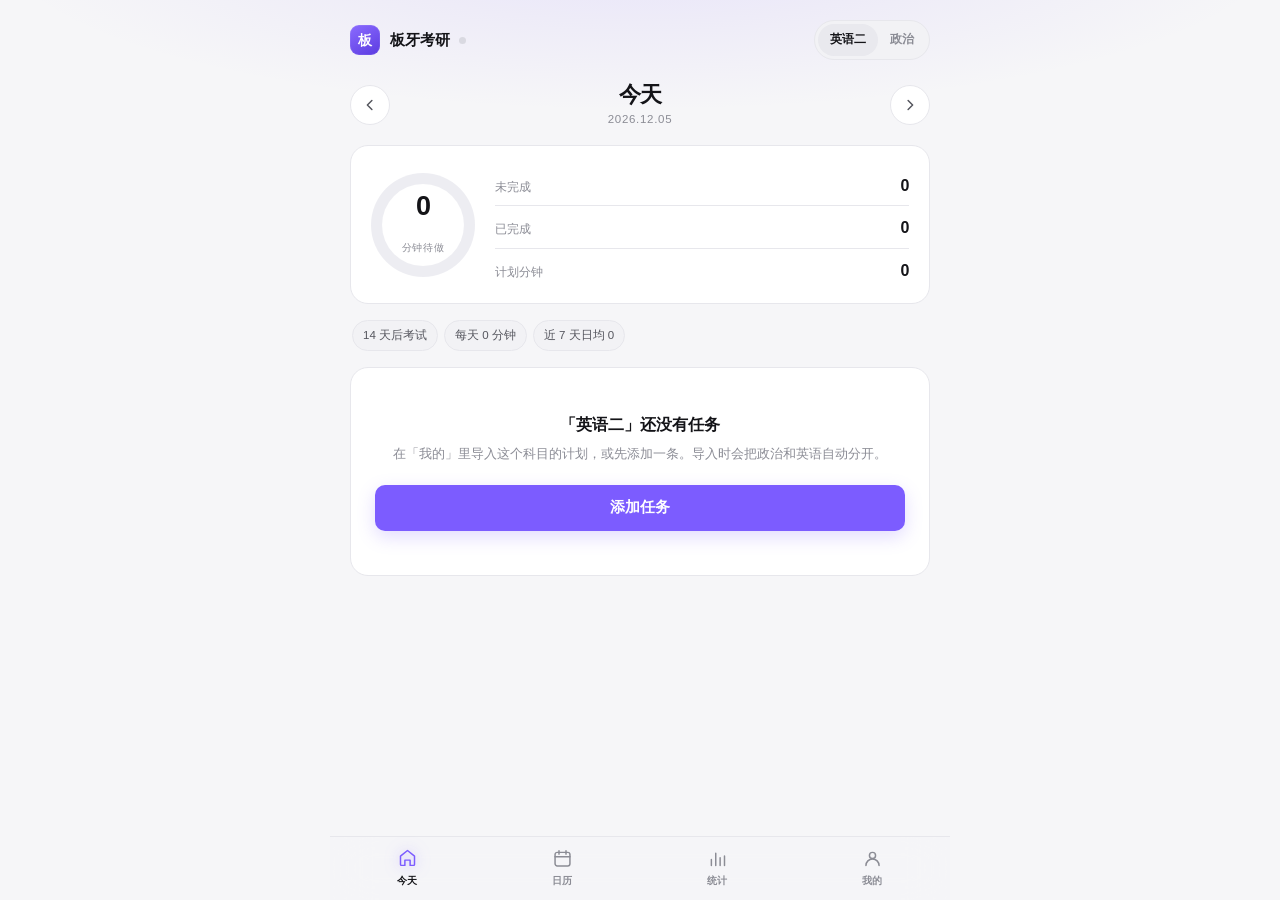
==== index.html @ 51db35be "feat: score tracking, year/type breakdowns, PWA icons and auto-connect - Tasks carry an optional sco" ====
<!doctype html>
<html lang="zh-CN">
<head>
<meta charset="utf-8">
<meta name="viewport" content="width=device-width,initial-scale=1,viewport-fit=cover">
<meta name="theme-color" content="#08090B">
<title>板牙考研</title>
<link rel="manifest" href="./manifest.webmanifest">
<link rel="apple-touch-icon" href="./assets/apple-touch-icon.png">
<meta name="apple-mobile-web-app-capable" content="yes">
<meta name="apple-mobile-web-app-status-bar-style" content="black-translucent">
<link rel="stylesheet" href="./assets/style.css">
</head>
<body>
<div class="shell">
  <header class="topbar">
    <div class="brand"><span class="mark">板</span><span class="name">板牙考研</span><span class="sync-dot off" id="sync-dot" title="未连接云端"></span></div>
    <div class="segmented" role="tablist">
      <button data-subject="english" class="on">英语二</button>
      <button data-subject="politics">政治</button>
    </div>
  </header>

  <main id="app"></main>

  <nav class="tabs">
    <button data-view="today" class="on">
      <svg viewBox="0 0 24 24" fill="none" stroke="currentColor" stroke-width="1.7" stroke-linecap="round" stroke-linejoin="round"><path d="M4 10.5 12 4l8 6.5V20a1 1 0 0 1-1 1h-4v-6H9v6H5a1 1 0 0 1-1-1z"/></svg>
      <span>今天</span>
    </button>
    <button data-view="calendar">
      <svg viewBox="0 0 24 24" fill="none" stroke="currentColor" stroke-width="1.7" stroke-linecap="round" stroke-linejoin="round"><rect x="3.5" y="5" width="17" height="15.5" rx="2.5"/><path d="M8 3v4m8-4v4M3.5 10h17"/></svg>
      <span>日历</span>
    </button>
    <button data-view="stats">
      <svg viewBox="0 0 24 24" fill="none" stroke="currentColor" stroke-width="1.7" stroke-linecap="round" stroke-linejoin="round"><path d="M5 20v-7m5 7V6m5 14v-9m5 9V9"/></svg>
      <span>统计</span>
    </button>
    <button data-view="me">
      <svg viewBox="0 0 24 24" fill="none" stroke="currentColor" stroke-width="1.7" stroke-linecap="round" stroke-linejoin="round"><circle cx="12" cy="8.5" r="3.5"/><path d="M4.5 20a7.5 7.5 0 0 1 15 0"/></svg>
      <span>我的</span>
    </button>
  </nav>
</div>
<div id="modal" class="modal" hidden></div>
<div id="toast" class="toast" hidden></div>
<script src="./config.js"></script>
<script src="./assets/app.js"></script>
</body>
</html>
---- assets/style.css ----
/* 板牙考研 v2 · 深色精致版
   设计参照：Linear（层次与留白）、Vercel Geist（栅格与字重）、Radix Colors（色阶）。
   规则：4pt 栅格；数字全部 tabular；同一行只用一条基线；边框替代阴影。 */
:root{
  --bg:#08090B;
  --bg-glow:radial-gradient(70% 34% at 50% -8%, rgba(124,92,255,.20), transparent 72%);
  --surface:#0F1115;
  --surface-2:#15181E;
  --surface-3:#1B1F26;
  --line:#1E222A;
  --line-strong:#2A2F39;
  --ink:#F2F3F5;
  --ink-2:#A7ADB7;
  --ink-3:#6B717C;
  --accent:#7C5CFF;
  --accent-ink:#EDE9FF;
  --accent-soft:rgba(124,92,255,.14);
  --ok:#3DDC97;
  --track:#232834;
  --warn:#FFB020;
  --danger:#FF6B6B;

  --r-sm:10px; --r-md:14px; --r-lg:18px; --r-pill:999px;
  --sp-1:4px; --sp-2:8px; --sp-3:12px; --sp-4:16px; --sp-5:20px; --sp-6:24px; --sp-8:32px;
  --pad-page:20px;
  --fs-label:11.5px; --fs-meta:13px; --fs-body:16px; --fs-title:17px; --fs-h2:22px;
  --nav-h:64px;
  --ease:cubic-bezier(.22,1,.36,1);
}
*{box-sizing:border-box;-webkit-tap-highlight-color:transparent}
html,body{margin:0;padding:0}
body{
  background:var(--bg);
  background-image:var(--bg-glow);
  background-repeat:no-repeat;
  color:var(--ink);
  font-family:-apple-system,BlinkMacSystemFont,"Inter","PingFang SC","HarmonyOS Sans","Source Han Sans SC","Microsoft YaHei",sans-serif;
  font-size:var(--fs-body);
  line-height:1.6;
  -webkit-font-smoothing:antialiased;
  text-rendering:optimizeLegibility;
  font-variant-numeric:tabular-nums;
}
button,input,textarea,select{font:inherit;color:inherit}
button{border:0;background:none;cursor:pointer;padding:0}
ul,ol{margin:0;padding:0;list-style:none}
h1,h2,h3,p{margin:0}
::selection{background:rgba(124,92,255,.35)}

.shell{max-width:620px;margin:0 auto;padding:calc(18px + env(safe-area-inset-top)) var(--pad-page) calc(96px + env(safe-area-inset-bottom))}

/* ---------- 顶栏 ---------- */
.topbar{display:flex;align-items:center;justify-content:space-between;height:44px;margin-bottom:var(--sp-5)}
.brand{display:flex;align-items:center;gap:10px;min-width:0}
.mark{width:30px;height:30px;border-radius:9px;display:grid;place-items:center;background:linear-gradient(150deg,#8B6BFF,#5B3BE0);color:#fff;font-size:14px;font-weight:700;letter-spacing:-.5px;box-shadow:0 0 0 1px rgba(255,255,255,.08) inset}
.brand .name{font-size:15px;font-weight:650;letter-spacing:-.01em;white-space:nowrap}
.segmented{display:flex;padding:3px;background:var(--surface-2);border:1px solid var(--line);border-radius:var(--r-pill);flex:0 0 auto}
.segmented button{padding:6px 12px;border-radius:var(--r-pill);font-size:12px;font-weight:600;color:var(--ink-3);transition:color .16s,background .16s}
.segmented button.on{background:var(--surface-3);color:var(--ink)}
.segmented.wide-seg{display:flex;width:100%;margin:2px 0 4px}
.wide-seg button{flex:1;padding:9px 0;text-align:center}

/* ---------- 日期头 ---------- */
.topdate{display:grid;grid-template-columns:40px 1fr 40px;align-items:center;gap:var(--sp-2);margin-bottom:var(--sp-4)}
.topdate>div{text-align:center;min-width:0}
.topdate b{display:block;font-size:var(--fs-h2);font-weight:680;letter-spacing:-.03em;line-height:1.15}
.topdate span{display:block;font-size:11.5px;color:var(--ink-3);letter-spacing:.06em;margin-top:3px}
.chev{width:40px;height:40px;border-radius:50%;background:var(--surface);border:1px solid var(--line);color:var(--ink-2);display:grid;place-items:center;transition:background .16s,border-color .16s,transform .12s}
.chev svg{width:18px;height:18px}
.chev:active{background:var(--surface-2);transform:scale(.94)}

/* ---------- 焦点卡 ---------- */
.focus{display:grid;grid-template-columns:104px 1fr;align-items:center;gap:var(--sp-5);
  background:var(--surface);border:1px solid var(--line);border-radius:var(--r-lg);padding:var(--sp-5);margin-bottom:var(--sp-4)}
.ring{--p:0;width:104px;height:104px;border-radius:50%;display:grid;place-items:center;
  background:conic-gradient(var(--accent) calc(var(--p) * 1%), var(--track) 0);
  transition:--p .8s var(--ease)}
.ring-in{width:82px;height:82px;border-radius:50%;background:var(--surface);display:grid;place-items:center;text-align:center;border:1px solid rgba(255,255,255,.04)}
.ring-in b{display:block;font-size:27px;font-weight:700;letter-spacing:-.04em;line-height:1}
.ring-in small{display:block;font-size:10px;color:var(--ink-3);margin-top:4px;letter-spacing:.06em}
.focus-list{display:grid;gap:2px;min-width:0}
.focus-list div{display:flex;align-items:baseline;justify-content:space-between;gap:var(--sp-3);padding:7px 0;border-bottom:1px solid var(--line)}
.focus-list div:last-child{border-bottom:0;padding-bottom:0}
.focus-list span{font-size:12px;color:var(--ink-3);white-space:nowrap}
.focus-list b{font-size:16px;font-weight:650;letter-spacing:-.02em}

/* ---------- 说明 ---------- */
.hint{font-size:var(--fs-meta);color:var(--ink-2);line-height:1.6;margin:0 2px var(--sp-4)}
.hint.warn{color:var(--warn)}

/* ---------- 分组 ---------- */
.group{margin-bottom:var(--sp-5)}
.group>h2{display:flex;align-items:baseline;justify-content:space-between;margin:0 2px var(--sp-3);
  font-size:var(--fs-label);font-weight:600;color:var(--ink-3);letter-spacing:.12em}
.group>h2 em{font-style:normal;letter-spacing:0}

/* ---------- 任务行 ---------- */
.tasks{background:var(--surface);border:1px solid var(--line);border-radius:var(--r-lg);overflow:hidden}
.task{display:grid;grid-template-columns:24px 1fr 46px;align-items:center;gap:var(--sp-3);min-height:62px;padding:12px var(--sp-4);border-bottom:1px solid var(--line);transition:background .15s}
.task:last-child{border-bottom:0}
.task:active{background:var(--surface-2)}
.task.done{opacity:.42}
.task.done .task-main b{text-decoration:line-through;text-decoration-color:var(--ink-3)}
.task.skipped{opacity:.38}
.tick{width:22px;height:22px;border-radius:50%;border:1.5px solid var(--line-strong);background:transparent;color:#fff;font-size:12px;display:grid;place-items:center;padding:0;transition:background .18s var(--ease),border-color .18s,transform .18s}
.task.done .tick{background:var(--accent);border-color:var(--accent)}
.tick:active{transform:scale(.9)}
.task-main{min-width:0;text-align:left;display:block;padding:0}
.task-main b{display:block;font-size:15.5px;font-weight:560;line-height:1.4;letter-spacing:-.006em;word-break:break-word}
.task-main .meta{display:block;margin-top:3px;font-size:11.5px;color:var(--ink-3);letter-spacing:.02em}
.mins{font-size:12.5px;font-weight:600;color:var(--ink-2);white-space:nowrap;text-align:right;font-variant-numeric:tabular-nums}
.mins small{font-size:10px;color:var(--ink-3);margin-left:1px}

/* ---------- 空态 ---------- */
.empty{background:var(--surface);border:1px solid var(--line);border-radius:var(--r-lg);padding:44px 24px;text-align:center}
.empty b{display:block;font-size:var(--fs-body);font-weight:600;margin-bottom:6px}
.empty p{color:var(--ink-3);font-size:var(--fs-meta);line-height:1.65;margin-bottom:var(--sp-5)}

/* ---------- 自动整理 ---------- */
.review{background:var(--accent-soft);border:1px solid rgba(124,92,255,.28);border-radius:var(--r-md);padding:14px var(--sp-4);margin-bottom:var(--sp-4)}
.review header{display:flex;align-items:center;justify-content:space-between;gap:var(--sp-2);margin-bottom:6px}
.review header b{font-size:12.5px;font-weight:600;color:var(--accent-ink)}
.review header button{font-size:11.5px;color:var(--accent-ink);opacity:.75;font-weight:600}
.review p{font-size:12.5px;color:var(--accent-ink);opacity:.92;line-height:1.6;margin-top:4px}
.review .ghost.small{margin-top:10px;background:rgba(255,255,255,.06);color:var(--accent-ink);padding:9px;font-size:12px;border:1px solid rgba(255,255,255,.08);height:auto}

/* ---------- 卡片 ---------- */
.card{background:var(--surface);border:1px solid var(--line);border-radius:var(--r-lg);padding:var(--sp-4);margin-bottom:var(--sp-3)}
.card>h2{font-size:var(--fs-label);font-weight:600;color:var(--ink-3);letter-spacing:.12em;margin-bottom:var(--sp-3)}
.card .line{font-size:var(--fs-meta);color:var(--ink-2);line-height:1.7;margin-top:6px}
.card .line b{color:var(--ink);font-weight:650}
.card .line.warn{color:var(--warn)}

/* ---------- 统计 ---------- */
.stat-row{display:grid;grid-template-columns:repeat(3,1fr);gap:var(--sp-2);margin-bottom:var(--sp-3)}
.stat{background:var(--surface);border:1px solid var(--line);border-radius:var(--r-md);padding:var(--sp-4) var(--sp-2);text-align:center;min-height:88px;display:flex;flex-direction:column;justify-content:center;gap:4px}
.stat b{display:block;font-size:24px;font-weight:680;letter-spacing:-.03em;line-height:1.05}
.stat b small{font-size:12px;font-weight:600;color:var(--ink-3);margin-left:1px}
.stat span{display:block;font-size:10.5px;color:var(--ink-3);letter-spacing:.04em}

.bars{display:flex;align-items:flex-end;gap:var(--sp-2);height:96px;padding-top:var(--sp-2)}
.bars .col{flex:1;display:flex;flex-direction:column;align-items:center;justify-content:flex-end;gap:6px;height:100%}
.bars .col i{width:100%;max-width:22px;border-radius:5px;background:var(--surface-3);display:block;transition:height .4s var(--ease)}
.bars .col i.on{background:linear-gradient(180deg,#8F72FF,#6B48F5)}
.bars .col span{font-size:10px;color:var(--ink-3)}

.chips{display:flex;flex-wrap:wrap;gap:7px}
.chips button,.chips span{background:var(--surface-2);border:1px solid var(--line);border-radius:var(--r-sm);padding:8px 12px;font-size:12px;color:var(--ink-2);font-weight:500}
.chips button:active{background:var(--surface-3)}
.chips .muted{background:transparent;border:0;color:var(--ink-3);padding-left:0}

/* ---------- 设置行 ---------- */
.row{display:flex;align-items:baseline;justify-content:space-between;gap:var(--sp-3);padding:11px 0;border-bottom:1px solid var(--line);font-size:var(--fs-meta)}
.row:last-of-type{border-bottom:0}
.row span{color:var(--ink-2)}
.row em{font-style:normal;color:var(--ink-3);font-size:11.5px;text-align:right}

/* ---------- 表单 ---------- */
.field{display:block;margin:var(--sp-3) 0}
.field>span{display:block;font-size:var(--fs-label);color:var(--ink-3);letter-spacing:.08em;margin-bottom:7px}
.field input,.field select,.field textarea{width:100%;background:var(--surface-2);border:1px solid var(--line);border-radius:var(--r-sm);padding:12px 13px;font-size:var(--fs-body);color:var(--ink);outline:none;transition:border-color .16s,background .16s}
.field input:focus,.field select:focus,.field textarea:focus{border-color:var(--accent);background:var(--surface-3)}
.field input::placeholder,.field textarea::placeholder{color:var(--ink-3)}
.field textarea{resize:vertical}
.two{display:grid;grid-template-columns:1fr 1fr;gap:var(--sp-2)}
.check-line{display:flex;align-items:center;gap:10px;font-size:var(--fs-meta);color:var(--ink-2);padding:6px 0}
.check-line input{width:18px;height:18px;accent-color:var(--accent)}

/* ---------- 按钮 ---------- */
.cta{display:flex;align-items:center;justify-content:center;width:100%;height:46px;border-radius:var(--r-sm);
  background:var(--accent);color:#fff;font-weight:620;font-size:14.5px;letter-spacing:.01em;
  box-shadow:0 6px 20px rgba(124,92,255,.28);transition:transform .12s,filter .16s}
.cta:active{transform:scale(.985);filter:brightness(1.06)}
.cta:disabled{opacity:.5;box-shadow:none}
.ghost{display:flex;align-items:center;justify-content:center;width:100%;height:44px;border-radius:var(--r-sm);
  background:var(--surface-2);border:1px solid var(--line);color:var(--ink-2);font-weight:560;font-size:14px;transition:background .16s}
.ghost:active{background:var(--surface-3)}
.danger{display:flex;align-items:center;justify-content:center;width:100%;height:44px;border-radius:var(--r-sm);background:rgba(255,107,107,.12);border:1px solid rgba(255,107,107,.25);color:var(--danger);font-weight:600;font-size:14px}
.wide{margin-top:9px}
.row-btns{display:flex;gap:9px;margin:var(--sp-4) 0 4px}
.row-btns>*{flex:1}
.note{font-size:11.5px;color:var(--ink-3);line-height:1.7;margin-top:10px}
.note.center{text-align:center}
.sec{font-size:var(--fs-label);font-weight:600;color:var(--ink-3);letter-spacing:.12em;margin:var(--sp-5) 2px var(--sp-2)}
.version{text-align:center;color:#3A3F49;font-size:10.5px;margin-top:var(--sp-6);letter-spacing:.12em}

/* ---------- 底部导航 ---------- */
.tabs{position:fixed;left:50%;transform:translateX(-50%);bottom:0;width:min(620px,100%);
  display:grid;grid-template-columns:repeat(4,1fr);height:calc(var(--nav-h) + env(safe-area-inset-bottom));
  padding-bottom:env(safe-area-inset-bottom);background:rgba(8,9,11,.88);backdrop-filter:blur(20px);
  border-top:1px solid var(--line);z-index:45}
.tabs button{display:flex;flex-direction:column;align-items:center;justify-content:center;gap:4px;
  color:var(--ink-3);font-size:10px;font-weight:600;letter-spacing:.04em;transition:color .16s;position:relative}
.tabs button svg{width:21px;height:21px;transition:transform .16s}
.tabs button.on{color:var(--ink)}
.tabs button.on svg{color:var(--accent);transform:translateY(-1px);filter:drop-shadow(0 0 7px rgba(124,92,255,.55))}

.tabs button:active svg{transform:scale(.92)}

/* ---------- 日历 ---------- */
.cal{background:var(--surface);border:1px solid var(--line);border-radius:var(--r-lg);padding:var(--sp-4) var(--sp-3)}
.cal header{display:grid;grid-template-columns:32px 1fr 32px;align-items:center;margin-bottom:var(--sp-3)}
.cal header b{text-align:center;font-size:14px;font-weight:650;letter-spacing:-.01em}
.cal header button{width:32px;height:32px;border-radius:8px;color:var(--ink-2);display:grid;place-items:center}
.cal header button svg{width:16px;height:16px}
.cal-week{display:grid;grid-template-columns:repeat(7,1fr);margin-bottom:2px}
.cal-week span{text-align:center;font-size:10px;color:var(--ink-3);letter-spacing:.06em;padding:6px 0}
.cal-grid{display:grid;grid-template-columns:repeat(7,1fr);gap:2px}
.cal-day{aspect-ratio:1/1;display:flex;flex-direction:column;align-items:center;justify-content:center;gap:3px;border-radius:9px;font-size:13px;color:var(--ink-2);position:relative}
.cal-day.dim{pointer-events:none}
.cal-day.sel{background:var(--accent);color:#fff;font-weight:650}
.cal-day.today:not(.sel){color:var(--accent);font-weight:680}
.cal-day.today:not(.sel)::after{content:"";position:absolute;bottom:5px;width:3px;height:3px;border-radius:50%;background:var(--accent)}
.cal-day i{width:4px;height:4px;border-radius:50%;background:#353A44;display:block}
.cal-day i.ok{background:var(--ok)}
.cal-day.sel i{background:#fff}
.cal-day.full i{background:var(--ok)}

/* ---------- 弹层 ---------- */
.modal{position:fixed;inset:0;background:rgba(4,5,7,.68);backdrop-filter:blur(3px);z-index:100;display:flex;align-items:flex-end;justify-content:center}
.modal[hidden]{display:none}
.sheet{width:min(620px,100%);max-height:90vh;overflow:auto;background:var(--surface);border:1px solid var(--line-strong);
  border-bottom:0;border-radius:20px 20px 0 0;padding:20px 18px calc(22px + env(safe-area-inset-bottom))}
.sheet header{display:flex;align-items:center;justify-content:space-between;margin-bottom:var(--sp-4)}
.sheet h2{font-size:var(--fs-title);font-weight:650;letter-spacing:-.02em}
.sheet header button{width:30px;height:30px;border-radius:8px;background:var(--surface-2);border:1px solid var(--line);color:var(--ink-2);display:grid;place-items:center}
.sheet textarea{width:100%;background:var(--surface-2);border:1px solid var(--line);border-radius:var(--r-sm);padding:12px;font-size:13px;line-height:1.6;color:var(--ink);outline:none}

/* ---------- 导入模式 ---------- */
.modes{display:grid;gap:var(--sp-2);margin:var(--sp-4) 0}
.modes label{display:grid;grid-template-columns:18px 1fr;gap:10px;align-items:start;padding:12px 13px;
  border:1px solid var(--line);border-radius:var(--r-sm);background:var(--surface-2);transition:border-color .16s,background .16s}
.modes input{margin:3px 0 0;accent-color:var(--accent);width:16px;height:16px}
.modes b{display:block;font-size:13.5px;font-weight:600}
.modes em{display:block;font-style:normal;font-size:11.5px;color:var(--ink-3);margin-top:3px;line-height:1.5}
.modes label:has(input:checked){border-color:var(--accent);background:var(--accent-soft)}

/* ---------- Toast ---------- */
.toast{position:fixed;left:50%;transform:translateX(-50%);bottom:calc(var(--nav-h) + 76px + env(safe-area-inset-bottom));
  background:var(--surface-3);border:1px solid var(--line-strong);color:var(--ink);padding:11px 16px;border-radius:var(--r-sm);
  font-size:var(--fs-meta);max-width:88%;text-align:center;z-index:150;box-shadow:0 14px 40px rgba(0,0,0,.55)}
.toast[hidden]{display:none}

/* ---------- 动效 ---------- */
@property --p { syntax:'<number>'; initial-value:0; inherits:false }
@keyframes fadeUp{from{opacity:0;transform:translateY(8px)}to{opacity:1;transform:none}}
@keyframes sheetUp{from{transform:translateY(100%)}to{transform:none}}
@keyframes fadeIn{from{opacity:0}to{opacity:1}}
@keyframes toastIn{from{opacity:0;transform:translate(-50%,8px)}to{opacity:1;transform:translate(-50%,0)}}
@keyframes pop{0%{transform:scale(1)}45%{transform:scale(.99)}100%{transform:scale(1)}}
#app.enter{animation:fadeUp .24s var(--ease)}
.task.pop{animation:pop .2s ease;background:var(--accent-soft)}
.sheet{animation:sheetUp .28s var(--ease)}
.modal{animation:fadeIn .16s ease}
.toast{animation:toastIn .18s var(--ease)}
@media (prefers-reduced-motion:reduce){*{animation-duration:.01ms!important;transition-duration:.01ms!important}}

/* ---------- 白天模式 ---------- */
:root[data-theme="light"]{
  --bg:#F6F6F8;
  --bg-glow:radial-gradient(70% 34% at 50% -8%, rgba(124,92,255,.12), transparent 72%);
  --surface:#FFFFFF; --surface-2:#F2F2F5; --surface-3:#E9E9EE;
  --line:#E7E7EC; --line-strong:#D9D9E1;
  --ink:#141418; --ink-2:#55565E; --ink-3:#8B8C95;
  --track:#EDEDF2;
  --accent-soft:rgba(124,92,255,.10);
  --accent-ink:#3B2BB5;
}
:root[data-theme="light"] .tabs{background:rgba(246,246,248,.9)}
:root[data-theme="light"] .toast{background:#1D1E24;color:#fff;border-color:#1D1E24}
:root[data-theme="light"] .cta{box-shadow:0 6px 18px rgba(124,92,255,.22)}
:root[data-theme="light"] .ring{background:conic-gradient(var(--accent) calc(var(--p) * 1%), var(--track) 0)}
:root[data-theme="light"] .bars .col i{background:var(--surface-3)}

/* ---------- 同步状态点 ---------- */
.sync-dot{width:7px;height:7px;border-radius:50%;background:var(--line-strong);flex:0 0 auto;transition:background .2s}
.sync-dot.ok{background:var(--ok);box-shadow:0 0 0 3px rgba(61,220,151,.14)}
.sync-dot.busy{background:var(--accent);animation:pulse 1.2s ease-in-out infinite}
.sync-dot.err{background:var(--danger);box-shadow:0 0 0 3px rgba(255,107,107,.16)}
@keyframes pulse{0%,100%{opacity:1}50%{opacity:.35}}

/* ---------- 进度标签 ---------- */
.hint{display:flex;flex-wrap:wrap;gap:6px;align-items:center}
.hint .chip{background:var(--surface-2);border:1px solid var(--line);border-radius:var(--r-pill);padding:5px 10px;font-size:11.5px;color:var(--ink-2);white-space:nowrap}
.hint .chip.warn{color:var(--warn);border-color:rgba(255,176,32,.32);background:rgba(255,176,32,.08)}

/* ---------- 分科 ---------- */
.split{display:grid;grid-template-columns:1fr 1fr;gap:10px}
.split>div{background:var(--surface-2);border:1px solid var(--line);border-radius:var(--r-md);padding:12px 14px}
.split span{display:block;font-size:11.5px;color:var(--ink-3);letter-spacing:.06em}
.split b{display:block;font-size:22px;font-weight:680;letter-spacing:-.03em;margin-top:4px}
.split em{display:block;font-style:normal;font-size:11px;color:var(--ink-3);margin-top:2px}

/* ---------- 真题年份 ---------- */
.years{display:grid;gap:0;margin:10px 0 12px}
.yr{display:grid;grid-template-columns:46px 1fr 64px;align-items:center;gap:10px;padding:7px 0;border-bottom:1px solid var(--line)}
.yr:last-child{border-bottom:0}
.yr b{font-size:13px;font-weight:650;letter-spacing:-.01em}
.yr .dots{display:flex;gap:7px}
.yr .dots i{width:8px;height:8px;border-radius:50%;background:var(--surface-3);border:1px solid var(--line-strong);transition:background .2s,border-color .2s}
.yr .dots i.on{background:var(--accent);border-color:var(--accent)}
.yr em{font-style:normal;text-align:right;font-size:11.5px;color:var(--ink-3)}
.yr.off{opacity:.42}

/* ---------- 题型进度 ---------- */
.type-row{display:grid;grid-template-columns:56px 56px 1fr 48px;align-items:center;gap:10px;padding:8px 0;border-bottom:1px solid var(--line);font-size:13px}
.type-row:last-child{border-bottom:0}
.type-row span{color:var(--ink-2);white-space:nowrap}
.type-row b{font-weight:650;font-size:12.5px}
.type-row i{display:block;height:5px;border-radius:3px;background:var(--surface-3);overflow:hidden}
.type-row i u{display:block;height:100%;background:linear-gradient(90deg,#8F72FF,#6B48F5);border-radius:3px;transition:width .4s var(--ease)}
.type-row em{font-style:normal;text-align:right;font-size:11px;color:var(--ink-3);white-space:nowrap}
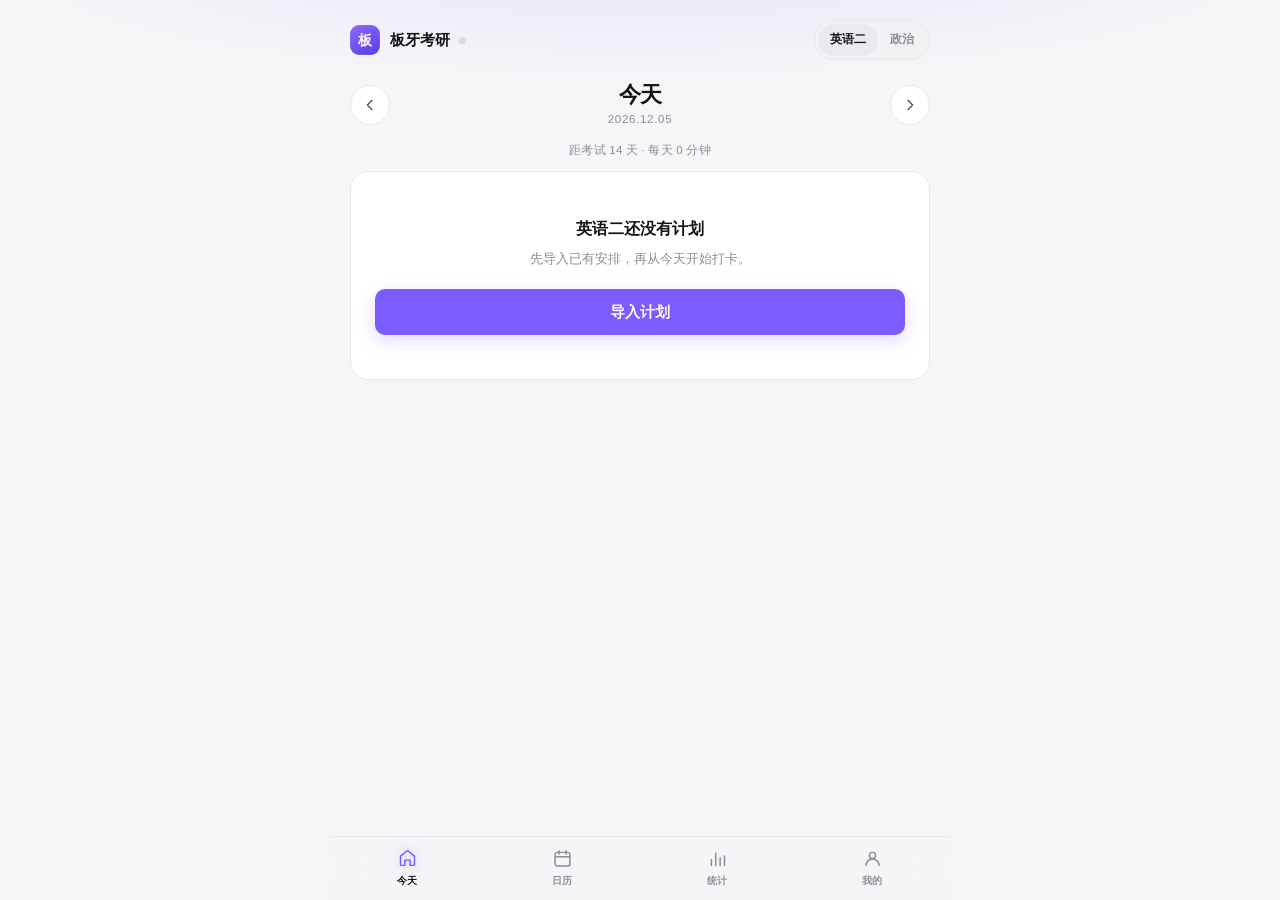
==== commit c13e02fb: "design: refresh PWA cover icon" ====
--- a/index.html
+++ b/index.html
@@ -6,6 +6,7 @@
 <meta name="theme-color" content="#08090B">
 <title>板牙考研</title>
 <link rel="manifest" href="./manifest.webmanifest">
+<link rel="icon" href="./assets/icon.svg" type="image/svg+xml">
 <link rel="apple-touch-icon" href="./assets/apple-touch-icon.png">
 <meta name="apple-mobile-web-app-capable" content="yes">
 <meta name="apple-mobile-web-app-status-bar-style" content="black-translucent">
--- a/assets/style.css
+++ b/assets/style.css
@@ -28,7 +28,7 @@
   --ease:cubic-bezier(.22,1,.36,1);
 }
 *{box-sizing:border-box;-webkit-tap-highlight-color:transparent}
-html,body{margin:0;padding:0}
+html,body{overflow-x:hidden;margin:0;padding:0}
 body{
   background:var(--bg);
   background-image:var(--bg-glow);
@@ -47,7 +47,7 @@
 h1,h2,h3,p{margin:0}
 ::selection{background:rgba(124,92,255,.35)}
 
-.shell{max-width:620px;margin:0 auto;padding:calc(18px + env(safe-area-inset-top)) var(--pad-page) calc(96px + env(safe-area-inset-bottom))}
+.shell{width:100%;max-width:620px;margin:0 auto;padding:calc(18px + env(safe-area-inset-top)) var(--pad-page) calc(96px + env(safe-area-inset-bottom))}
 
 /* ---------- 顶栏 ---------- */
 .topbar{display:flex;align-items:center;justify-content:space-between;height:44px;margin-bottom:var(--sp-5)}
@@ -69,20 +69,13 @@
 .chev svg{width:18px;height:18px}
 .chev:active{background:var(--surface-2);transform:scale(.94)}
 
-/* ---------- 焦点卡 ---------- */
-.focus{display:grid;grid-template-columns:104px 1fr;align-items:center;gap:var(--sp-5);
-  background:var(--surface);border:1px solid var(--line);border-radius:var(--r-lg);padding:var(--sp-5);margin-bottom:var(--sp-4)}
-.ring{--p:0;width:104px;height:104px;border-radius:50%;display:grid;place-items:center;
-  background:conic-gradient(var(--accent) calc(var(--p) * 1%), var(--track) 0);
-  transition:--p .8s var(--ease)}
-.ring-in{width:82px;height:82px;border-radius:50%;background:var(--surface);display:grid;place-items:center;text-align:center;border:1px solid rgba(255,255,255,.04)}
-.ring-in b{display:block;font-size:27px;font-weight:700;letter-spacing:-.04em;line-height:1}
-.ring-in small{display:block;font-size:10px;color:var(--ink-3);margin-top:4px;letter-spacing:.06em}
-.focus-list{display:grid;gap:2px;min-width:0}
-.focus-list div{display:flex;align-items:baseline;justify-content:space-between;gap:var(--sp-3);padding:7px 0;border-bottom:1px solid var(--line)}
-.focus-list div:last-child{border-bottom:0;padding-bottom:0}
-.focus-list span{font-size:12px;color:var(--ink-3);white-space:nowrap}
-.focus-list b{font-size:16px;font-weight:650;letter-spacing:-.02em}
+/* ---------- 当天进度 ---------- */
+.day-summary{padding:0 2px;margin:0 0 var(--sp-3)}
+.day-summary>div:first-child{display:flex;justify-content:space-between;align-items:baseline;gap:var(--sp-3);font-size:12px}
+.day-summary b{font-weight:620;color:var(--ink-2)}
+.day-summary span{color:var(--ink-3)}
+.day-progress{height:4px;background:var(--surface-3);border-radius:var(--r-pill);overflow:hidden;margin-top:8px}
+.day-progress i{display:block;height:100%;background:var(--accent);border-radius:inherit;transition:width .25s var(--ease)}
 
 /* ---------- 说明 ---------- */
 .hint{font-size:var(--fs-meta);color:var(--ink-2);line-height:1.6;margin:0 2px var(--sp-4)}
@@ -95,7 +88,7 @@
 .group>h2 em{font-style:normal;letter-spacing:0}
 
 /* ---------- 任务行 ---------- */
-.tasks{background:var(--surface);border:1px solid var(--line);border-radius:var(--r-lg);overflow:hidden}
+.tasks{min-width:0;background:var(--surface);border:1px solid var(--line);border-radius:var(--r-lg);overflow:hidden}
 .task{display:grid;grid-template-columns:24px 1fr 46px;align-items:center;gap:var(--sp-3);min-height:62px;padding:12px var(--sp-4);border-bottom:1px solid var(--line);transition:background .15s}
 .task:last-child{border-bottom:0}
 .task:active{background:var(--surface-2)}
@@ -125,24 +118,42 @@
 .review .ghost.small{margin-top:10px;background:rgba(255,255,255,.06);color:var(--accent-ink);padding:9px;font-size:12px;border:1px solid rgba(255,255,255,.08);height:auto}
 
 /* ---------- 卡片 ---------- */
-.card{background:var(--surface);border:1px solid var(--line);border-radius:var(--r-lg);padding:var(--sp-4);margin-bottom:var(--sp-3)}
+.card{min-width:0;background:var(--surface);border:1px solid var(--line);border-radius:var(--r-lg);padding:var(--sp-4);margin-bottom:var(--sp-3)}
 .card>h2{font-size:var(--fs-label);font-weight:600;color:var(--ink-3);letter-spacing:.12em;margin-bottom:var(--sp-3)}
 .card .line{font-size:var(--fs-meta);color:var(--ink-2);line-height:1.7;margin-top:6px}
 .card .line b{color:var(--ink);font-weight:650}
 .card .line.warn{color:var(--warn)}
+.details-card{padding:0;overflow:hidden}
+.details-card>summary{display:flex;align-items:center;gap:var(--sp-2);min-height:54px;padding:0 var(--sp-4);cursor:pointer;list-style:none}
+.details-card>summary::-webkit-details-marker{display:none}
+.details-card>summary::after{content:"⌄";margin-left:4px;color:var(--ink-3);font-size:14px;transition:transform .16s}
+.details-card[open]>summary{border-bottom:1px solid var(--line)}
+.details-card[open]>summary::after{transform:rotate(180deg)}
+.details-card>summary span{font-size:var(--fs-label);font-weight:600;color:var(--ink-3);letter-spacing:.1em}
+.details-card>summary em{margin-left:auto;font-style:normal;font-size:11.5px;color:var(--ink-3)}
+.details-body{padding:0 var(--sp-4) var(--sp-4)}
+.subsettings{margin-top:var(--sp-3);border-top:1px solid var(--line)}
+.subsettings>summary{display:flex;justify-content:space-between;padding:12px 0 0;color:var(--ink-3);font-size:12px;cursor:pointer;list-style:none}
+.subsettings>summary::-webkit-details-marker{display:none}
+.subsettings>summary::after{content:"⌄";transition:transform .16s}
+.subsettings[open]>summary::after{transform:rotate(180deg)}
+.subsettings .details-body{padding:0}
+.profile-metrics{display:grid;grid-template-columns:repeat(3,minmax(0,1fr));gap:var(--sp-2)}
+.profile-metrics>div{min-width:0;padding:8px 4px;text-align:center;background:var(--surface-2);border-radius:var(--r-sm)}
+.profile-metrics b{display:block;font-size:20px;line-height:1.2;font-weight:680;letter-spacing:-.03em}
+.profile-metrics span{display:block;margin-top:4px;color:var(--ink-3);font-size:10px;white-space:nowrap}
+.setting-block{margin-top:var(--sp-4)}
+.setting-label{display:block;margin-bottom:7px;color:var(--ink-3);font-size:var(--fs-label)}
+.week-summary{font-size:13px;color:var(--ink-2)}
+.week-summary b{color:var(--ink);font-size:16px}
+.week-summary span{color:var(--ink-3);padding:0 3px}
 
 /* ---------- 统计 ---------- */
-.stat-row{display:grid;grid-template-columns:repeat(3,1fr);gap:var(--sp-2);margin-bottom:var(--sp-3)}
-.stat{background:var(--surface);border:1px solid var(--line);border-radius:var(--r-md);padding:var(--sp-4) var(--sp-2);text-align:center;min-height:88px;display:flex;flex-direction:column;justify-content:center;gap:4px}
+.stat-row{display:grid;grid-template-columns:repeat(3,minmax(0,1fr));gap:var(--sp-2);margin-bottom:var(--sp-3)}
+.stat{min-width:0;background:var(--surface);border:1px solid var(--line);border-radius:var(--r-md);padding:var(--sp-4) var(--sp-2);text-align:center;min-height:88px;display:flex;flex-direction:column;justify-content:center;gap:4px}
 .stat b{display:block;font-size:24px;font-weight:680;letter-spacing:-.03em;line-height:1.05}
 .stat b small{font-size:12px;font-weight:600;color:var(--ink-3);margin-left:1px}
 .stat span{display:block;font-size:10.5px;color:var(--ink-3);letter-spacing:.04em}
-
-.bars{display:flex;align-items:flex-end;gap:var(--sp-2);height:96px;padding-top:var(--sp-2)}
-.bars .col{flex:1;display:flex;flex-direction:column;align-items:center;justify-content:flex-end;gap:6px;height:100%}
-.bars .col i{width:100%;max-width:22px;border-radius:5px;background:var(--surface-3);display:block;transition:height .4s var(--ease)}
-.bars .col i.on{background:linear-gradient(180deg,#8F72FF,#6B48F5)}
-.bars .col span{font-size:10px;color:var(--ink-3)}
 
 .chips{display:flex;flex-wrap:wrap;gap:7px}
 .chips button,.chips span{background:var(--surface-2);border:1px solid var(--line);border-radius:var(--r-sm);padding:8px 12px;font-size:12px;color:var(--ink-2);font-weight:500}
@@ -269,8 +280,6 @@
 :root[data-theme="light"] .tabs{background:rgba(246,246,248,.9)}
 :root[data-theme="light"] .toast{background:#1D1E24;color:#fff;border-color:#1D1E24}
 :root[data-theme="light"] .cta{box-shadow:0 6px 18px rgba(124,92,255,.22)}
-:root[data-theme="light"] .ring{background:conic-gradient(var(--accent) calc(var(--p) * 1%), var(--track) 0)}
-:root[data-theme="light"] .bars .col i{background:var(--surface-3)}
 
 /* ---------- 同步状态点 ---------- */
 .sync-dot{width:7px;height:7px;border-radius:50%;background:var(--line-strong);flex:0 0 auto;transition:background .2s}
@@ -303,10 +312,83 @@
 .yr.off{opacity:.42}
 
 /* ---------- 题型进度 ---------- */
-.type-row{display:grid;grid-template-columns:56px 56px 1fr 48px;align-items:center;gap:10px;padding:8px 0;border-bottom:1px solid var(--line);font-size:13px}
+.type-row{display:grid;grid-template-columns:56px 52px minmax(0,1fr) 46px;align-items:center;gap:10px;padding:8px 0;border-bottom:1px solid var(--line);font-size:13px}
 .type-row:last-child{border-bottom:0}
 .type-row span{color:var(--ink-2);white-space:nowrap}
 .type-row b{font-weight:650;font-size:12.5px}
 .type-row i{display:block;height:5px;border-radius:3px;background:var(--surface-3);overflow:hidden}
 .type-row i u{display:block;height:100%;background:linear-gradient(90deg,#8F72FF,#6B48F5);border-radius:3px;transition:width .4s var(--ease)}
 .type-row em{font-style:normal;text-align:right;font-size:11px;color:var(--ink-3);white-space:nowrap}
+
+/* ---------- 真题覆盖矩阵 ---------- */
+.matrix{display:grid;gap:3px;margin:10px 0 8px}
+.mhead,.mrow{display:grid;grid-template-columns:40px minmax(0,1fr) minmax(0,1.45fr) minmax(0,1fr) minmax(0,1fr) minmax(0,1fr) minmax(0,1fr);align-items:center;gap:4px}
+.mhead span{font-size:10px;color:var(--ink-3)}
+.mhead i{font-style:normal;font-size:10px;color:var(--ink-3);text-align:center;letter-spacing:.06em}
+.mrow.off{opacity:.45}
+.myear{border:0;background:none;padding:6px 0;min-width:0;text-align:left;font-size:12px;font-weight:650;color:var(--ink-2);letter-spacing:-.01em}
+.mcell{border:0;background:none;padding:0;display:block;width:100%;min-width:0}
+.mcell i{width:100%}
+.mrow i{font-style:normal;height:26px;border-radius:7px;display:grid;place-items:center;font-size:11px;font-weight:600;font-variant-numeric:tabular-nums}
+.mrow i.none{color:#343945}
+.mrow i.plan{background:transparent;border:1px solid var(--line);color:transparent;position:relative}
+.mrow i.plan::after{content:'';position:absolute;width:5px;height:5px;border-radius:50%;background:var(--line-strong)}
+.mrow i.part{background:rgba(124,92,255,.16);border:1px solid rgba(124,92,255,.35);color:var(--accent-ink)}
+.mrow i.ok{background:var(--accent);color:#fff}
+
+/* ---------- 统计页补充 ---------- */
+.meta-line{font-size:12px;color:var(--ink-3);margin:0 0 8px;letter-spacing:.02em}
+#app>.segmented{margin:0 0 14px}
+
+
+/* ---------- 年份详情 ---------- */
+.yt-row{width:100%;background:none;border:0;display:flex;text-align:left;align-items:baseline;justify-content:space-between;gap:12px;padding:10px 0;border-bottom:1px solid var(--line);font-size:13px}
+.yt-row:last-of-type{border-bottom:0}
+.yt-row span{color:var(--ink-2);line-height:1.5;min-width:0}
+.yt-row em{font-style:normal;font-size:12px;color:var(--ink-3);white-space:nowrap;flex:0 0 auto}
+.yt-row em.ok{color:var(--ok)}
+
+/* ---------- 今日副标题 ---------- */
+.hint-line{font-size:11.5px;color:var(--ink-3);letter-spacing:.02em;margin:-4px 2px var(--sp-3);text-align:center}
+
+/* ---------- 得分率配色 ---------- */
+.good{color:var(--ok)}
+.mid{color:var(--warn)}
+.low{color:var(--danger)}
+.mrow i.rec{color:#fff}
+.mrow i.rec.good{background:var(--ok)}
+.mrow i.rec.mid{background:#8A5A12;color:#FFD9A0}
+.mrow i.rec.low{background:#7A2E2E;color:#FFB4B4}
+.mrow i.rec{background:var(--accent)}
+.stat b.good{color:var(--ok)}
+.stat b.mid{color:var(--warn)}
+.stat b.low{color:var(--danger)}
+
+/* ---------- 阅读四篇 ---------- */
+.tx{display:flex;align-items:center;justify-content:center;gap:5px;height:26px}
+.tx i{width:9px;height:9px;border-radius:3px;background:var(--surface-3);transition:transform .15s}
+.tx i.empty{background:transparent;border:1px dashed rgba(255,255,255,.14)}
+.tx i.plan{background:rgba(255,255,255,.08);box-shadow:inset 0 0 0 1px var(--line-strong)}
+.tx i.ok{background:var(--accent);box-shadow:0 0 8px rgba(124,92,255,.45)}
+.tx i.rec.good{background:var(--ok);box-shadow:0 0 8px rgba(61,220,151,.35)}
+.tx i.rec.mid{background:var(--warn);box-shadow:0 0 8px rgba(255,176,32,.3)}
+.tx i.rec.low{background:var(--danger);box-shadow:0 0 8px rgba(255,107,107,.3)}
+
+@media (max-width: 380px){
+  :root{--pad-page:14px}
+  .mhead i{font-size:9px}
+  .mrow i{font-size:10px;border-radius:6px}
+  .myear{font-size:11px}
+  .tx{gap:3px}
+  .tx i{width:7px;height:7px}
+  .stat b{font-size:21px}
+  .card{padding:14px}
+}
+
+/* ---------- 日历当日面板 ---------- */
+.day-panel{margin-top:14px}
+.day-panel>header{display:flex;align-items:baseline;justify-content:space-between;margin:0 2px 8px}
+.day-panel>header b{font-size:14px;font-weight:650;letter-spacing:-.01em}
+.day-panel>header span{font-size:11.5px;color:var(--ink-3)}
+.day-panel .ghost{margin-top:10px}
+
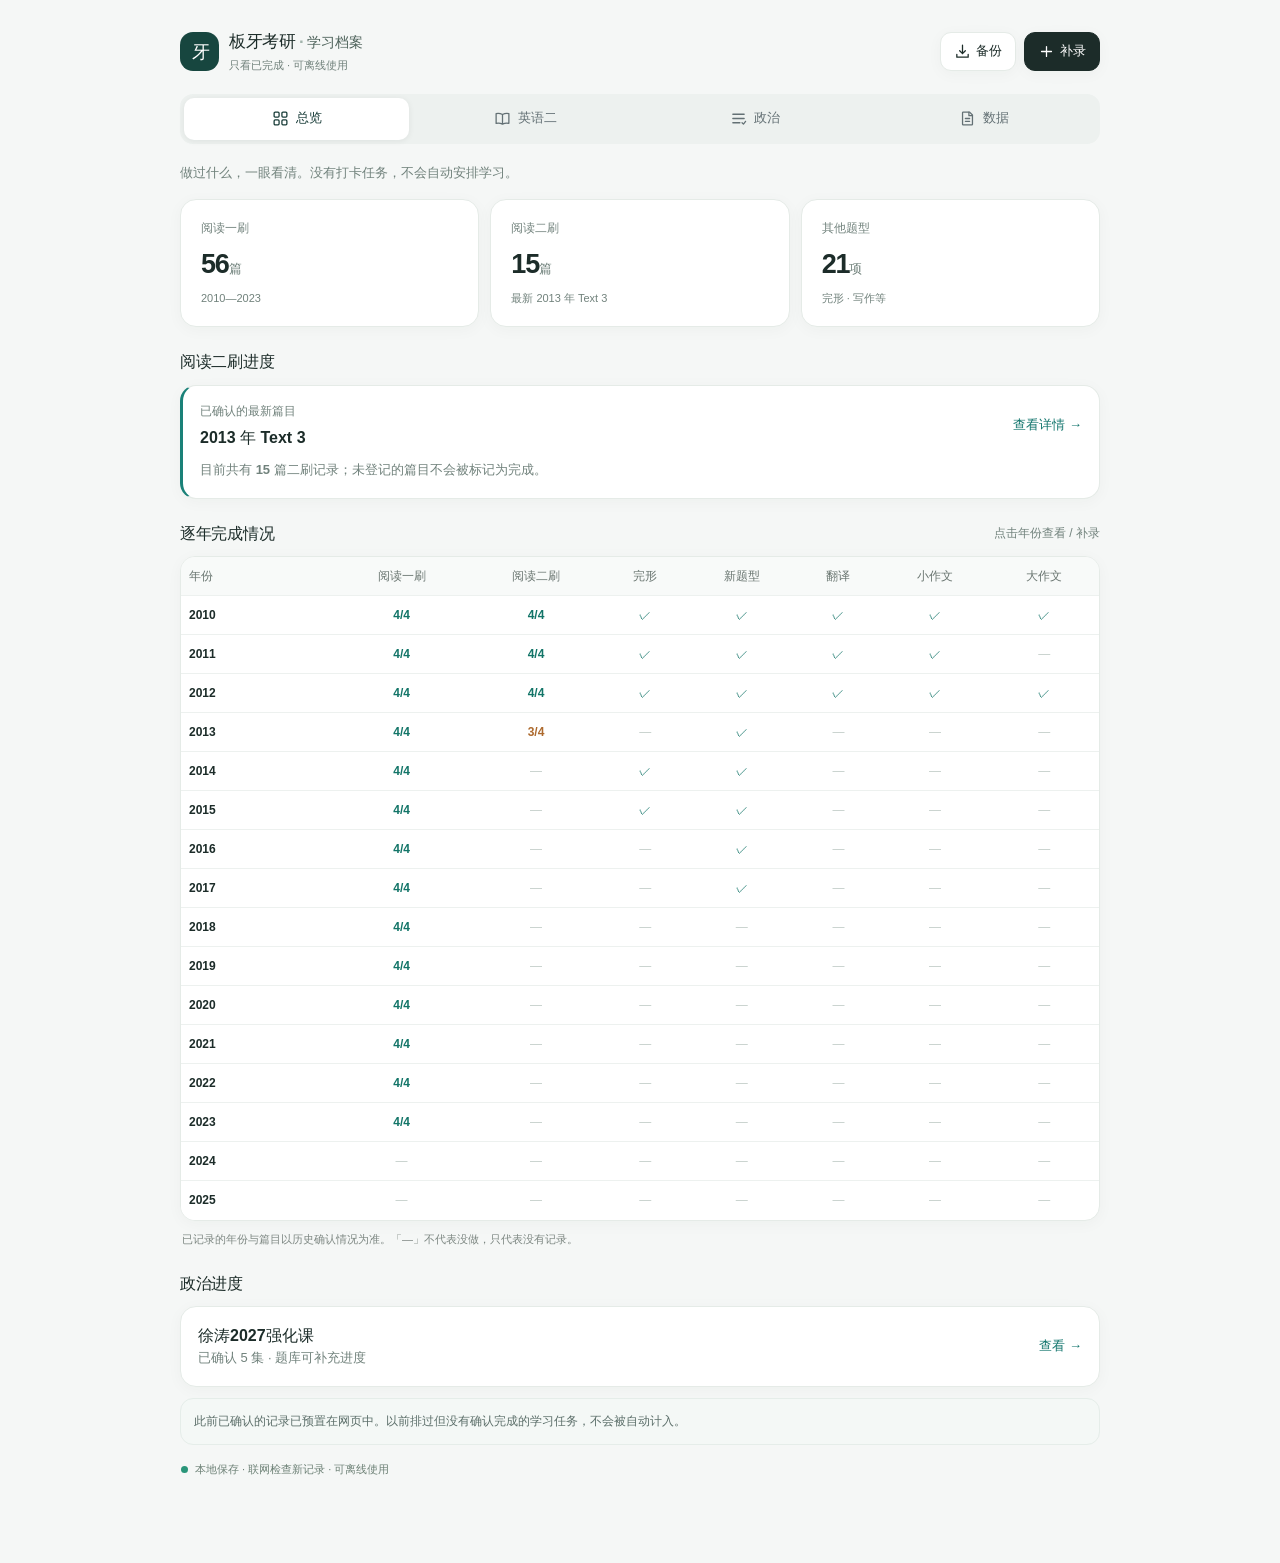
==== commit 200d2520: "Replace retired planner with minimal offline study archive and GitHub Pages deploy" ====
--- a/index.html
+++ b/index.html
@@ -1,51 +1,206 @@
 <!doctype html>
 <html lang="zh-CN">
 <head>
-<meta charset="utf-8">
-<meta name="viewport" content="width=device-width,initial-scale=1,viewport-fit=cover">
-<meta name="theme-color" content="#08090B">
-<title>板牙考研</title>
-<link rel="manifest" href="./manifest.webmanifest">
-<link rel="icon" href="./assets/icon.svg" type="image/svg+xml">
-<link rel="apple-touch-icon" href="./assets/apple-touch-icon.png">
-<meta name="apple-mobile-web-app-capable" content="yes">
-<meta name="apple-mobile-web-app-status-bar-style" content="black-translucent">
-<link rel="stylesheet" href="./assets/style.css">
+<meta charset="utf-8" />
+<meta name="viewport" content="width=device-width,initial-scale=1,viewport-fit=cover" />
+<meta name="theme-color" content="#f7f8f7" />
+<meta name="color-scheme" content="light" />
+<title>板牙考研 · 学习档案</title>
+<link rel="manifest" href="./manifest.webmanifest" />
+<link rel="icon" type="image/svg+xml" href="./assets/icon.svg" />
+<style>
+:root{--bg:#f7f8f7;--paper:#fff;--ink:#172126;--sub:#68767b;--line:#e5eae8;--teal:#126d67;--teal-bg:#e8f5f1;--orange:#a9642d;--orange-bg:#fff1e4;--shadow:0 8px 30px rgba(18,40,40,.045);font-synthesis:none}
+*{box-sizing:border-box}html{scroll-behavior:smooth}body{margin:0;background:var(--bg);color:var(--ink);font-family:-apple-system,BlinkMacSystemFont,'Segoe UI','PingFang SC','Microsoft YaHei',sans-serif;font-size:14px;-webkit-tap-highlight-color:transparent}button,input,select,textarea{font:inherit}button{cursor:pointer}button:focus-visible,input:focus-visible,textarea:focus-visible,select:focus-visible{outline:3px solid #92c9c5;outline-offset:2px}button:disabled{opacity:.45;cursor:not-allowed}
+.wrap{max-width:920px;margin:auto;padding:20px 18px 105px}.top{display:flex;align-items:flex-start;justify-content:space-between;gap:10px;margin:5px 0 19px}.brandrow{display:flex;align-items:center;gap:10px}.brand{width:37px;height:37px;border-radius:12px;background:#163b3a;display:grid;place-items:center;color:white;font-size:18px;font-weight:900;letter-spacing:-2px}.brandname{font-size:18px;letter-spacing:-.7px;font-weight:800}.subline{font-size:12px;color:var(--sub);margin-top:3px}.top-actions{display:flex;gap:7px}.icon-btn{border:1px solid var(--line);background:white;min-height:36px;border-radius:11px;color:var(--ink);padding:0 11px;font-size:12px;font-weight:650;box-shadow:var(--shadow)}.icon-btn.primary{background:var(--ink);color:#fff;border-color:var(--ink)}
+.tabs{display:flex;gap:5px;background:#ebefed;border-radius:13px;padding:4px;margin-bottom:20px}.tab{border:0;background:transparent;color:#637074;min-height:39px;border-radius:10px;flex:1;font-size:13px;font-weight:650;white-space:nowrap}.tab.active{background:white;color:#173b37;box-shadow:0 1px 6px rgba(15,30,30,.07)}
+.sectiontitle{display:flex;align-items:center;justify-content:space-between;gap:10px;margin:23px 0 12px}.sectiontitle h2{font-size:15px;font-weight:800;margin:0;letter-spacing:-.3px}.sectiontitle small{color:var(--sub);font-size:12px}.intro{margin:-5px 0 16px;color:var(--sub);font-size:12px;line-height:1.65}.stats{display:grid;grid-template-columns:repeat(3,minmax(0,1fr));gap:10px}.stat{border:1px solid var(--line);border-radius:15px;background:var(--paper);padding:17px 12px 14px;box-shadow:var(--shadow)}.statlabel{color:var(--sub);font-size:11px}.statval{font-size:25px;font-weight:850;letter-spacing:-1.2px;margin-top:7px;font-variant-numeric:tabular-nums}.statval span{font-size:13px;color:var(--sub);font-weight:550;letter-spacing:0}.statfoot{font-size:11px;margin-top:7px;color:var(--sub)}
+.card{border:1px solid var(--line);border-radius:16px;background:white;box-shadow:var(--shadow);padding:16px;margin-bottom:11px}.line{display:flex;align-items:center;justify-content:space-between;gap:10px}.label{font-size:12px;color:var(--sub)}.maintext{font-size:15px;font-weight:750}.hint{color:var(--sub);font-size:12px;line-height:1.7}.tag{font-size:11px;border-radius:7px;padding:4px 8px;background:#f0f3f2;color:#62716d;display:inline-block;white-space:nowrap}.tag.green{background:var(--teal-bg);color:var(--teal)}.tag.orange{background:var(--orange-bg);color:var(--orange)}.accent-left{border-left:3px solid #1a8178}.notice{border:1px solid #e5ede9;border-radius:13px;padding:12px 13px;color:#5b6e69;font-size:12px;line-height:1.7;background:#f4f8f6}.progressline{display:flex;gap:5px;margin-top:13px}.segment{height:6px;border-radius:8px;background:#e8eeeb;flex:1}.segment.done{background:#318d7e}
+.scrollbox{overflow-x:auto;border:1px solid var(--line);background:white;border-radius:15px;box-shadow:var(--shadow);scrollbar-width:thin}.matrix{border-collapse:separate;border-spacing:0;min-width:650px;width:100%;font-size:12px;text-align:center}.matrix th,.matrix td{height:39px;padding:0 8px;border-bottom:1px solid #edf1ef;white-space:nowrap}.matrix th{font-weight:700;color:#697570;background:#f8faf9;position:sticky;top:0;z-index:1}.matrix th:first-child,.matrix td:first-child{position:sticky;left:0;z-index:2;background:#fff;text-align:left;font-weight:750;min-width:73px}.matrix th:first-child{background:#f8faf9;z-index:3}.matrix tr:last-child td{border-bottom:none}.matrix tbody tr{cursor:pointer}.matrix tbody tr:hover td{background:#fafcfb}.matrix tbody tr:hover td:first-child{background:#fafcfb}.yes{color:#137568;font-weight:800}.none{color:#c4cfca}.partial{color:#ad6a2e;font-weight:750}.footnote{font-size:11px;color:#7d8782;margin:10px 2px 0;line-height:1.6}
+.pills{display:flex;gap:7px;flex-wrap:wrap;margin-bottom:14px}.pill{border:1px solid var(--line);border-radius:10px;background:#fff;padding:9px 13px;color:#697570;font-size:12px;font-weight:700}.pill.active{border-color:#b7d8ce;background:var(--teal-bg);color:var(--teal)}.linkbtn{padding:5px 0;border:0;background:transparent;color:var(--teal);font-size:12px;font-weight:750}.yearlist{display:grid;grid-template-columns:repeat(2,minmax(0,1fr));gap:10px}.yearcard{border:1px solid var(--line);background:white;border-radius:13px;padding:12px 12px 11px;min-width:0}.yearcard .line{margin-bottom:12px}.year{font-size:15px;font-weight:850;font-variant-numeric:tabular-nums}.yearmeta{font-size:11px;color:#7a8781}.blocks{display:grid;grid-template-columns:repeat(4,1fr);gap:6px}.block{border:1px solid #e6ece9;background:#f7f9f8;color:#98a7a2;height:42px;border-radius:9px;font-size:11px;display:flex;flex-direction:column;align-items:center;justify-content:center;gap:2px}.block.done{border-color:#b6d9cf;background:var(--teal-bg);color:var(--teal);font-weight:750}.block .tiny{font-size:9px;font-weight:550;opacity:.88}.yearactions{display:flex;gap:6px;flex-wrap:wrap}.typecard{padding:15px 13px}.typegrid{display:grid;grid-template-columns:repeat(5,minmax(0,1fr));gap:5px;margin-top:13px}.typecell{min-width:0;border:1px solid #e9eeeb;border-radius:8px;min-height:55px;padding:6px 2px;background:#fafbfa;color:#92a09a;display:flex;flex-direction:column;align-items:center;justify-content:center;gap:4px;font-size:11px}.typecell.done{background:#edf7f3;color:var(--teal);border-color:#c6e5db}.typecell .value{font-size:12px;font-weight:800}.typecell span:first-child{white-space:nowrap;font-size:10px}.simple-card{display:flex;justify-content:space-between;align-items:center;gap:10px}.text-btn{border:none;background:none;padding:4px 0;color:var(--teal);font-size:12px;font-weight:750;text-align:left}
+.fieldlabel{font-size:12px;display:block;color:#53655d;margin:13px 0 7px;font-weight:700}.field{width:100%;padding:12px 11px;border-radius:10px;border:1px solid #dce5e0;background:#fff;color:#1a2623;min-height:43px;appearance:auto}.field::placeholder{color:#a4afaa}textarea.field{resize:vertical;min-height:86px;line-height:1.6}.rowfields{display:grid;grid-template-columns:1fr 1fr;gap:11px}.buttons{display:flex;gap:9px;margin-top:17px}.btn{border:1px solid #dce4df;padding:11px 16px;border-radius:10px;background:#fff;color:#2a3a34;font-weight:720;font-size:13px;min-height:42px}.btn.filled{border-color:var(--teal);color:white;background:var(--teal)}.btn.danger{color:#b24b42;border-color:#f0dad7}.btn.full{width:100%}.spacer8{height:7px}
+.dataactions{display:grid;grid-template-columns:1fr 1fr;gap:9px}.dataactions .btn{font-size:12px;padding:12px 6px}.fineprint{color:#74827b;font-size:12px;line-height:1.8;margin:10px 0}.stack{display:flex;flex-direction:column;gap:10px}.statusbar{display:flex;gap:7px;align-items:center;font-size:11px;color:#6d8176;margin:17px 1px 0}.dot{height:7px;width:7px;border-radius:100%;background:#299579}.empty{color:#84918b;font-size:12px;padding:22px 8px;text-align:center;background:white;border:1px dashed #dce5df;border-radius:12px}
+.overlay{position:fixed;inset:0;background:rgba(9,23,20,.43);z-index:20;display:flex;align-items:flex-end;justify-content:center;padding:0}.overlay[hidden]{display:none}.sheet{background:#fff;width:100%;max-width:560px;max-height:min(92dvh,850px);overflow:auto;border-radius:21px 21px 0 0;padding:21px 19px calc(23px + env(safe-area-inset-bottom));box-shadow:0 -10px 40px #121b1b1a}.sheet-head{display:flex;justify-content:space-between;align-items:center;gap:10px;margin-bottom:10px}.sheet-head h2{font-size:17px;margin:0}.x{border:0;background:#f2f5f3;font-size:18px;width:30px;height:30px;border-radius:9px;color:#567}.hidden{display:none!important}.toast{position:fixed;bottom:24px;left:50%;transform:translateX(-50%);border-radius:12px;padding:11px 15px;background:#1b3834;color:white;font-size:12px;font-weight:650;box-shadow:0 6px 24px #0002;z-index:50;max-width:90%;text-align:center;pointer-events:none}
+@media(min-width:750px){.wrap{padding-top:30px}.yearlist{grid-template-columns:repeat(4,minmax(0,1fr))}.sheet{border-radius:21px;align-self:center;padding-bottom:24px}.overlay{padding:25px}.stats{gap:13px}.stat{padding:20px}}@media(max-width:370px){.wrap{padding-left:13px;padding-right:13px}.stat{padding:13px 9px}.statval{font-size:22px}.yearlist{gap:7px}.yearcard{padding:10px 8px}.typecell span:first-child{font-size:9px}}@media(prefers-reduced-motion:reduce){html{scroll-behavior:auto}}
+
+/* 手机版布局：可触控、无横向溢出、底部固定导航 */
+:root{--bg:#f5f7f6;--ink:#1c2c29;--sub:#71827c;--teal:#14766e;--line:#e5ebe7;--shadow:0 3px 16px rgba(30,48,41,.035)}
+body{font-size:15px;line-height:1.45}button,input,textarea,select{touch-action:manipulation}
+.wrap{max-width:960px;padding:24px 20px 85px}.top{align-items:center;margin:2px 0 20px}
+.brand{flex:none;width:39px;height:39px;font-size:18px;border-radius:13px;background:#17463f}
+.brandrow{min-width:0;gap:10px}.brandrow>div:last-child{min-width:0}.brandname{font-size:17px;letter-spacing:-.5px;white-space:nowrap}.header-mode{font-size:14px;font-weight:620;letter-spacing:-.2px;color:#4d625a}.header-dot{color:#a2b4ac;margin:0 4px}.subline{font-size:11px;margin-top:3px}.top-actions{flex:none;gap:8px}
+.icon-btn{display:flex;align-items:center;justify-content:center;gap:5px;border-radius:11px;font-size:13px;min-height:39px;padding:0 13px;white-space:nowrap}.icon-btn svg,.tab svg{width:17px;height:17px;stroke:currentColor;stroke-width:1.8;fill:none;stroke-linecap:round;stroke-linejoin:round;flex:none}
+.tabs{background:#edf1ef;padding:4px;gap:4px;margin-bottom:18px}.tab{display:flex;align-items:center;justify-content:center;gap:7px;font-size:13px;min-height:42px}
+.sectiontitle{margin:23px 0 11px}.sectiontitle h2{font-size:16px}.sectiontitle small{font-size:12px}.intro{font-size:13px;line-height:1.75;margin:0 0 15px}
+.stats{gap:11px}.stat{border-radius:16px;padding:17px 14px}.statlabel{font-size:12px}.statval{font-size:27px;margin-top:7px}.statfoot{font-size:11px;line-height:1.5;margin-top:6px}
+.card{padding:17px;border-radius:16px}.maintext{font-size:16px}.hint{font-size:13px;line-height:1.7}.label{font-size:12px}.yearlist{gap:11px}.yearcard{padding:14px}.year{font-size:16px}.yearmeta{font-size:12px}.block{height:48px;font-size:13px}.block .tiny{font-size:10px}.typecell{min-height:62px;font-size:13px}.typecell span:first-child{font-size:12px}.typecell .value{font-size:13px}.pills{gap:7px}.pill{font-size:13px;min-height:41px;padding:9px 14px}.text-btn,.linkbtn{font-size:13px;min-height:36px}
+.fieldlabel{font-size:13px;margin:13px 0 7px}.field{min-height:47px;font-size:16px;border-radius:11px}.field:focus{border-color:#3c9a89;outline:2px solid #c6e8dc;outline-offset:0}.btn{min-height:46px;font-size:14px;border-radius:12px}.dataactions .btn{font-size:14px;min-height:53px;padding:12px 10px}
+.sheet{max-height:94dvh;overscroll-behavior:contain}.sheet-head h2{font-size:17px}.x{width:36px;height:36px}.toast{bottom:calc(30px + env(safe-area-inset-bottom));font-size:13px;line-height:1.5;padding:12px 15px}
+/* 手机总览用纵向年份卡替代宽表，避免横向滚动 */
+.year-overview{display:none}.overview-year{display:grid;grid-template-columns:60px minmax(0,1fr) 17px;align-items:center;gap:10px;width:100%;min-height:70px;text-align:left;background:#fff;border:1px solid var(--line);padding:11px 14px;border-radius:13px;color:var(--ink)}
+.ov-year-num{font-size:17px;font-weight:800;font-variant-numeric:tabular-nums}.ov-labels{display:grid;grid-template-columns:repeat(3,minmax(0,1fr));gap:6px}.ov-label{font-size:11px;color:var(--sub);white-space:nowrap}.ov-val{display:block;font-size:13px;font-weight:750;color:var(--ink);margin-top:2px}.ov-val.isdone{color:var(--teal)}.ov-chevron{font-size:20px;color:#9aaba5;text-align:right}
+.save-hero{padding:18px;border:1px solid #d9e8e2;background:#f3faf7;border-radius:17px}.save-hero h3{font-size:16px;margin:0 0 6px}.save-hero p{font-size:13px;color:#637b71;line-height:1.7;margin:0 0 13px}.backup-main{width:100%;min-height:49px;font-size:15px}.backup-secondary{display:grid;grid-template-columns:1fr 1fr;gap:9px;margin-top:10px}.backup-secondary button{min-height:51px}.backup-advice{font-size:12px;color:#6c7f76;line-height:1.7;margin-top:12px}.danger-zone{margin-top:20px;border-top:1px solid var(--line);padding-top:15px}
+@media(min-width:750px){.wrap{padding-top:28px}.yearlist{grid-template-columns:repeat(4,minmax(0,1fr))}.sheet{max-width:580px;padding:23px 23px 26px}.stat{padding:20px}.toast{bottom:30px}}
+@media(max-width:749px){
+ .wrap{padding:15px 15px calc(100px + env(safe-area-inset-bottom))}.top{margin:0 0 17px}.brandname{font-size:16px}.header-mode{font-size:13px}.icon-btn{min-height:41px;padding:0 11px;font-size:12px}.icon-btn svg{width:16px;height:16px}
+ .tabs{position:fixed;left:0;right:0;bottom:0;z-index:12;display:grid;grid-template-columns:repeat(4,1fr);gap:0;margin:0;padding:8px max(12px,env(safe-area-inset-left)) calc(8px + env(safe-area-inset-bottom)) max(12px,env(safe-area-inset-right));border-radius:17px 17px 0 0;background:#fff;border-top:1px solid #e6ece8;box-shadow:0 -9px 24px rgba(36,62,52,.055)}
+ .tab{min-width:0;min-height:51px;flex-direction:column;gap:4px;font-size:11px;font-weight:650;color:#82908a}.tab svg{width:19px;height:19px}.tab.active{background:var(--teal-bg);box-shadow:none;color:var(--teal)}
+ .sectiontitle{margin:22px 0 10px}.sectiontitle small{max-width:52%;text-align:right;font-size:11px}
+ .stats{gap:8px}.stat{padding:13px 11px;border-radius:13px}.statlabel{font-size:11px}.statval{font-size:25px;margin-top:7px}.statval span{font-size:11px}.statfoot{font-size:10px;line-height:1.4;min-height:28px}
+ .scrollbox.home-table{display:none}.year-overview{display:grid;gap:8px}
+ .yearlist{grid-template-columns:1fr;gap:9px}.yearcard{padding:13px 14px}.yearcard .line{margin-bottom:10px}.blocks{gap:7px}.block{height:49px;font-size:13px}.block .tiny{font-size:10px}
+ .typegrid{grid-template-columns:repeat(3,minmax(0,1fr));gap:7px}.typecell{min-height:61px}.typecell span:first-child{font-size:12px}
+ .sheet{padding:18px 16px calc(18px + env(safe-area-inset-bottom));border-radius:20px 20px 0 0}.rowfields{gap:8px}
+ .buttons{display:grid;grid-template-columns:1fr 1fr;gap:8px}.buttons>span{display:none}.buttons .btn.filled{grid-column:1 / -1;grid-row:1}.buttons .btn{min-width:0}
+ .statusbar{font-size:11px;padding-bottom:5px}.toast{bottom:calc(80px + env(safe-area-inset-bottom))}
+}
+@media(max-width:385px){.wrap{padding-left:12px;padding-right:12px}.brand{width:36px;height:36px}.brandrow{gap:7px}.brandname{font-size:15px}.header-mode{font-size:12px}.subline{font-size:10px}.top-actions{gap:5px}.icon-btn{font-size:12px;padding:0 9px}.icon-btn svg{width:15px;height:15px}.stat{padding:12px 8px}.statval{font-size:23px}.statfoot{font-size:10px}}
+@media(max-width:320px){.brandname{font-size:14px}.header-mode{display:none}.icon-btn{padding:0 8px}.stats{grid-template-columns:repeat(2,minmax(0,1fr))}.stats .stat:last-child{grid-column:1/-1}.ov-label{font-size:10px}}
+</style>
 </head>
 <body>
-<div class="shell">
-  <header class="topbar">
-    <div class="brand"><span class="mark">板</span><span class="name">板牙考研</span><span class="sync-dot off" id="sync-dot" title="未连接云端"></span></div>
-    <div class="segmented" role="tablist">
-      <button data-subject="english" class="on">英语二</button>
-      <button data-subject="politics">政治</button>
-    </div>
-  </header>
+<script type="application/json" id="seed-data">{"schema": 2, "updatedAt": "2026-11-09T00:00:00+08:00", "items": {"en:reading:2010:1:1": {"type": "reading", "year": 2010, "done": true, "score": null, "minutes": null, "date": null, "note": "", "pass": 1, "text": 1}, "en:reading:2010:1:2": {"type": "reading", "year": 2010, "done": true, "score": null, "minutes": null, "date": null, "note": "", "pass": 1, "text": 2}, "en:reading:2010:1:3": {"type": "reading", "year": 2010, "done": true, "score": null, "minutes": null, "date": null, "note": "", "pass": 1, "text": 3}, "en:reading:2010:1:4": {"type": "reading", "year": 2010, "done": true, "score": null, "minutes": null, "date": null, "note": "", "pass": 1, "text": 4}, "en:reading:2011:1:1": {"type": "reading", "year": 2011, "done": true, "score": null, "minutes": null, "date": null, "note": "", "pass": 1, "text": 1}, "en:reading:2011:1:2": {"type": "reading", "year": 2011, "done": true, "score": null, "minutes": null, "date": null, "note": "", "pass": 1, "text": 2}, "en:reading:2011:1:3": {"type": "reading", "year": 2011, "done": true, "score": null, "minutes": null, "date": null, "note": "", "pass": 1, "text": 3}, "en:reading:2011:1:4": {"type": "reading", "year": 2011, "done": true, "score": null, "minutes": null, "date": null, "note": "", "pass": 1, "text": 4}, "en:reading:2012:1:1": {"type": "reading", "year": 2012, "done": true, "score": null, "minutes": null, "date": null, "note": "", "pass": 1, "text": 1}, "en:reading:2012:1:2": {"type": "reading", "year": 2012, "done": true, "score": null, "minutes": null, "date": null, "note": "", "pass": 1, "text": 2}, "en:reading:2012:1:3": {"type": "reading", "year": 2012, "done": true, "score": null, "minutes": null, "date": null, "note": "", "pass": 1, "text": 3}, "en:reading:2012:1:4": {"type": "reading", "year": 2012, "done": true, "score": null, "minutes": null, "date": null, "note": "", "pass": 1, "text": 4}, "en:reading:2013:1:1": {"type": "reading", "year": 2013, "done": true, "score": null, "minutes": null, "date": null, "note": "", "pass": 1, "text": 1}, "en:reading:2013:1:2": {"type": "reading", "year": 2013, "done": true, "score": null, "minutes": null, "date": null, "note": "", "pass": 1, "text": 2}, "en:reading:2013:1:3": {"type": "reading", "year": 2013, "done": true, "score": null, "minutes": null, "date": null, "note": "", "pass": 1, "text": 3}, "en:reading:2013:1:4": {"type": "reading", "year": 2013, "done": true, "score": null, "minutes": null, "date": null, "note": "", "pass": 1, "text": 4}, "en:reading:2014:1:1": {"type": "reading", "year": 2014, "done": true, "score": null, "minutes": null, "date": null, "note": "", "pass": 1, "text": 1}, "en:reading:2014:1:2": {"type": "reading", "year": 2014, "done": true, "score": null, "minutes": null, "date": null, "note": "", "pass": 1, "text": 2}, "en:reading:2014:1:3": {"type": "reading", "year": 2014, "done": true, "score": null, "minutes": null, "date": null, "note": "", "pass": 1, "text": 3}, "en:reading:2014:1:4": {"type": "reading", "year": 2014, "done": true, "score": null, "minutes": null, "date": null, "note": "", "pass": 1, "text": 4}, "en:reading:2015:1:1": {"type": "reading", "year": 2015, "done": true, "score": null, "minutes": null, "date": null, "note": "", "pass": 1, "text": 1}, "en:reading:2015:1:2": {"type": "reading", "year": 2015, "done": true, "score": null, "minutes": null, "date": null, "note": "", "pass": 1, "text": 2}, "en:reading:2015:1:3": {"type": "reading", "year": 2015, "done": true, "score": null, "minutes": null, "date": null, "note": "", "pass": 1, "text": 3}, "en:reading:2015:1:4": {"type": "reading", "year": 2015, "done": true, "score": null, "minutes": null, "date": null, "note": "", "pass": 1, "text": 4}, "en:reading:2016:1:1": {"type": "reading", "year": 2016, "done": true, "score": null, "minutes": null, "date": null, "note": "", "pass": 1, "text": 1}, "en:reading:2016:1:2": {"type": "reading", "year": 2016, "done": true, "score": null, "minutes": null, "date": null, "note": "", "pass": 1, "text": 2}, "en:reading:2016:1:3": {"type": "reading", "year": 2016, "done": true, "score": null, "minutes": null, "date": null, "note": "", "pass": 1, "text": 3}, "en:reading:2016:1:4": {"type": "reading", "year": 2016, "done": true, "score": null, "minutes": null, "date": null, "note": "", "pass": 1, "text": 4}, "en:reading:2017:1:1": {"type": "reading", "year": 2017, "done": true, "score": null, "minutes": null, "date": null, "note": "", "pass": 1, "text": 1}, "en:reading:2017:1:2": {"type": "reading", "year": 2017, "done": true, "score": null, "minutes": null, "date": null, "note": "", "pass": 1, "text": 2}, "en:reading:2017:1:3": {"type": "reading", "year": 2017, "done": true, "score": null, "minutes": null, "date": null, "note": "", "pass": 1, "text": 3}, "en:reading:2017:1:4": {"type": "reading", "year": 2017, "done": true, "score": null, "minutes": null, "date": null, "note": "", "pass": 1, "text": 4}, "en:reading:2018:1:1": {"type": "reading", "year": 2018, "done": true, "score": null, "minutes": null, "date": null, "note": "", "pass": 1, "text": 1}, "en:reading:2018:1:2": {"type": "reading", "year": 2018, "done": true, "score": null, "minutes": null, "date": null, "note": "", "pass": 1, "text": 2}, "en:reading:2018:1:3": {"type": "reading", "year": 2018, "done": true, "score": null, "minutes": null, "date": null, "note": "", "pass": 1, "text": 3}, "en:reading:2018:1:4": {"type": "reading", "year": 2018, "done": true, "score": null, "minutes": null, "date": null, "note": "", "pass": 1, "text": 4}, "en:reading:2019:1:1": {"type": "reading", "year": 2019, "done": true, "score": null, "minutes": null, "date": null, "note": "", "pass": 1, "text": 1}, "en:reading:2019:1:2": {"type": "reading", "year": 2019, "done": true, "score": null, "minutes": null, "date": null, "note": "", "pass": 1, "text": 2}, "en:reading:2019:1:3": {"type": "reading", "year": 2019, "done": true, "score": null, "minutes": null, "date": null, "note": "", "pass": 1, "text": 3}, "en:reading:2019:1:4": {"type": "reading", "year": 2019, "done": true, "score": null, "minutes": null, "date": null, "note": "", "pass": 1, "text": 4}, "en:reading:2020:1:1": {"type": "reading", "year": 2020, "done": true, "score": null, "minutes": null, "date": null, "note": "", "pass": 1, "text": 1}, "en:reading:2020:1:2": {"type": "reading", "year": 2020, "done": true, "score": null, "minutes": null, "date": null, "note": "", "pass": 1, "text": 2}, "en:reading:2020:1:3": {"type": "reading", "year": 2020, "done": true, "score": null, "minutes": null, "date": null, "note": "", "pass": 1, "text": 3}, "en:reading:2020:1:4": {"type": "reading", "year": 2020, "done": true, "score": null, "minutes": null, "date": null, "note": "", "pass": 1, "text": 4}, "en:reading:2021:1:1": {"type": "reading", "year": 2021, "done": true, "score": null, "minutes": null, "date": null, "note": "", "pass": 1, "text": 1}, "en:reading:2021:1:2": {"type": "reading", "year": 2021, "done": true, "score": null, "minutes": null, "date": null, "note": "", "pass": 1, "text": 2}, "en:reading:2021:1:3": {"type": "reading", "year": 2021, "done": true, "score": null, "minutes": null, "date": null, "note": "", "pass": 1, "text": 3}, "en:reading:2021:1:4": {"type": "reading", "year": 2021, "done": true, "score": null, "minutes": null, "date": null, "note": "", "pass": 1, "text": 4}, "en:reading:2022:1:1": {"type": "reading", "year": 2022, "done": true, "score": null, "minutes": null, "date": null, "note": "", "pass": 1, "text": 1}, "en:reading:2022:1:2": {"type": "reading", "year": 2022, "done": true, "score": null, "minutes": null, "date": null, "note": "", "pass": 1, "text": 2}, "en:reading:2022:1:3": {"type": "reading", "year": 2022, "done": true, "score": null, "minutes": null, "date": null, "note": "", "pass": 1, "text": 3}, "en:reading:2022:1:4": {"type": "reading", "year": 2022, "done": true, "score": null, "minutes": null, "date": null, "note": "", "pass": 1, "text": 4}, "en:reading:2023:1:1": {"type": "reading", "year": 2023, "done": true, "score": null, "minutes": null, "date": null, "note": "", "pass": 1, "text": 1}, "en:reading:2023:1:2": {"type": "reading", "year": 2023, "done": true, "score": null, "minutes": null, "date": null, "note": "", "pass": 1, "text": 2}, "en:reading:2023:1:3": {"type": "reading", "year": 2023, "done": true, "score": null, "minutes": null, "date": null, "note": "", "pass": 1, "text": 3}, "en:reading:2023:1:4": {"type": "reading", "year": 2023, "done": true, "score": null, "minutes": null, "date": null, "note": "", "pass": 1, "text": 4}, "en:reading:2010:2:1": {"type": "reading", "year": 2010, "done": true, "score": null, "minutes": null, "date": null, "note": "", "pass": 2, "text": 1}, "en:reading:2010:2:2": {"type": "reading", "year": 2010, "done": true, "score": null, "minutes": null, "date": null, "note": "", "pass": 2, "text": 2}, "en:reading:2010:2:3": {"type": "reading", "year": 2010, "done": true, "score": null, "minutes": null, "date": null, "note": "", "pass": 2, "text": 3}, "en:reading:2010:2:4": {"type": "reading", "year": 2010, "done": true, "score": null, "minutes": null, "date": null, "note": "", "pass": 2, "text": 4}, "en:reading:2011:2:1": {"type": "reading", "year": 2011, "done": true, "score": null, "minutes": null, "date": null, "note": "", "pass": 2, "text": 1}, "en:reading:2011:2:2": {"type": "reading", "year": 2011, "done": true, "score": null, "minutes": null, "date": null, "note": "", "pass": 2, "text": 2}, "en:reading:2011:2:3": {"type": "reading", "year": 2011, "done": true, "score": null, "minutes": null, "date": null, "note": "", "pass": 2, "text": 3}, "en:reading:2011:2:4": {"type": "reading", "year": 2011, "done": true, "score": 6, "minutes": null, "date": "2026-10-16", "note": "错2题；由每篇5题、总分10分换算", "pass": 2, "text": 4}, "en:reading:2012:2:1": {"type": "reading", "year": 2012, "done": true, "score": 2, "minutes": 40, "date": "2026-10-20", "note": "", "pass": 2, "text": 1}, "en:reading:2012:2:2": {"type": "reading", "year": 2012, "done": true, "score": null, "minutes": 10, "date": "2026-10-21", "note": "", "pass": 2, "text": 2}, "en:reading:2012:2:3": {"type": "reading", "year": 2012, "done": true, "score": 8, "minutes": 20, "date": "2026-10-22", "note": "", "pass": 2, "text": 3}, "en:reading:2012:2:4": {"type": "reading", "year": 2012, "done": true, "score": null, "minutes": null, "date": null, "note": "", "pass": 2, "text": 4}, "en:reading:2013:2:1": {"type": "reading", "year": 2013, "done": true, "score": 10, "minutes": null, "date": null, "note": "", "pass": 2, "text": 1}, "en:reading:2013:2:2": {"type": "reading", "year": 2013, "done": true, "score": 6, "minutes": null, "date": null, "note": "", "pass": 2, "text": 2}, "en:reading:2013:2:3": {"type": "reading", "year": 2013, "done": true, "score": 8, "minutes": null, "date": null, "note": "", "pass": 2, "text": 3}, "en:cloze:2010": {"type": "cloze", "year": 2010, "done": true, "score": 5.5, "minutes": null, "date": null, "note": ""}, "en:cloze:2011": {"type": "cloze", "year": 2011, "done": true, "score": 7.5, "minutes": null, "date": null, "note": ""}, "en:cloze:2012": {"type": "cloze", "year": 2012, "done": true, "score": 5, "minutes": null, "date": null, "note": ""}, "en:cloze:2014": {"type": "cloze", "year": 2014, "done": true, "score": 8.5, "minutes": 17, "date": "2026-10-20", "note": ""}, "en:cloze:2015": {"type": "cloze", "year": 2015, "done": true, "score": 7, "minutes": null, "date": "2026-10-22", "note": ""}, "en:newtype:2010": {"type": "newtype", "year": 2010, "done": true, "score": 6, "minutes": null, "date": null, "note": ""}, "en:newtype:2011": {"type": "newtype", "year": 2011, "done": true, "score": 4, "minutes": null, "date": null, "note": ""}, "en:newtype:2012": {"type": "newtype", "year": 2012, "done": true, "score": null, "minutes": null, "date": null, "note": "完成已确认；历史记录中的错题数有冲突，因此暂不填分"}, "en:newtype:2013": {"type": "newtype", "year": 2013, "done": true, "score": 6, "minutes": null, "date": null, "note": ""}, "en:newtype:2014": {"type": "newtype", "year": 2014, "done": true, "score": 8, "minutes": null, "date": "2026-10-16", "note": ""}, "en:newtype:2015": {"type": "newtype", "year": 2015, "done": true, "score": 10, "minutes": null, "date": null, "note": "5题全对"}, "en:newtype:2016": {"type": "newtype", "year": 2016, "done": true, "score": 10, "minutes": null, "date": null, "note": ""}, "en:newtype:2017": {"type": "newtype", "year": 2017, "done": true, "score": 10, "minutes": null, "date": null, "note": ""}, "en:translation:2010": {"type": "translation", "year": 2010, "done": true, "score": null, "minutes": null, "date": null, "note": ""}, "en:translation:2011": {"type": "translation", "year": 2011, "done": true, "score": null, "minutes": null, "date": null, "note": ""}, "en:translation:2012": {"type": "translation", "year": 2012, "done": true, "score": null, "minutes": 20, "date": "2026-10-22", "note": ""}, "en:small:2010": {"type": "small", "year": 2010, "done": true, "score": null, "minutes": null, "date": null, "note": ""}, "en:small:2011": {"type": "small", "year": 2011, "done": true, "score": null, "minutes": 20, "date": "2026-10-16", "note": ""}, "en:small:2012": {"type": "small", "year": 2012, "done": true, "score": null, "minutes": null, "date": "2026-10-20", "note": ""}, "en:large:2010": {"type": "large", "year": 2010, "done": true, "score": null, "minutes": null, "date": null, "note": ""}, "en:large:2012": {"type": "large", "year": 2012, "done": true, "score": null, "minutes": null, "date": "2026-10-29", "note": "已独立成篇并修改"}}, "politics": {"courseName": "徐涛2027强化课", "courseDone": 5, "courseNote": "截至2026-10-20最后确认：第6集尚未开始。后来是否继续学习，尚无确认记录。", "questionBank": "苍盾考研·肖1000题", "questionProgress": "已经刷过题；具体章节和题数尚未确认", "manualProgress": "腿姐2027背诵手册已购，学习进度未记录", "note": ""}, "meta": {"baseline": "此前聊天中明确确认的已完成进度；不把计划当已完成", "earlierReading": "2005—2009 年阅读练习一刷也做过（不计入英语二年份统计）", "uncertain": "2013年完形等存在相互矛盾的历史信息，暂不计已完成；2013年大作文只确认安排过，未确认实际完成。"}}</script>
+<div class="wrap">
+ <header class="top">
+  <div class="brandrow"><div class="brand" aria-hidden="true">牙</div><div><div class="brandname">板牙考研<span class="header-dot">·</span><span class="header-mode">学习档案</span></div><div class="subline">只看已完成 · 可离线使用</div></div></div>
+  <div class="top-actions"><button class="icon-btn" id="quickBackup" title="下载 JSON 备份文件" aria-label="导出备份文件"><svg viewBox="0 0 24 24" aria-hidden="true"><path d="M12 3v12m-4-4 4 4 4-4M4 16v4h16v-4"/></svg><span>备份</span></button><button class="icon-btn primary" id="addBtn"><svg viewBox="0 0 24 24" aria-hidden="true"><path d="M12 5v14M5 12h14"/></svg><span>补录</span></button></div>
+ </header>
+ <nav class="tabs" aria-label="页面切换">
+  <button class="tab active" data-tab="home"><svg viewBox="0 0 24 24" aria-hidden="true"><rect x="3" y="3" width="7" height="7" rx="1.5"/><rect x="14" y="3" width="7" height="7" rx="1.5"/><rect x="3" y="14" width="7" height="7" rx="1.5"/><rect x="14" y="14" width="7" height="7" rx="1.5"/></svg><span>总览</span></button>
+  <button class="tab" data-tab="english"><svg viewBox="0 0 24 24" aria-hidden="true"><path d="M12 6.4C8.7 4.4 5.8 4.4 3 5v14c3-.8 6-.5 9 1 3-1.5 6-1.8 9-1V5c-2.8-.6-5.7-.6-9 1.4ZM12 6.4V20"/></svg><span>英语二</span></button>
+  <button class="tab" data-tab="politics"><svg viewBox="0 0 24 24" aria-hidden="true"><path d="M4 6h16M4 12h16M4 18h10"/><path d="m17 18 2 2 3-4"/></svg><span>政治</span></button>
+  <button class="tab" data-tab="data"><svg viewBox="0 0 24 24" aria-hidden="true"><path d="M6 3h9l4 4v13a1 1 0 0 1-1 1H6a1 1 0 0 1-1-1V4a1 1 0 0 1 1-1Z"/><path d="M14 3v5h5M9 12h6M9 16h6"/></svg><span>数据</span></button>
+ </nav>
+ <main id="content" aria-live="polite"></main>
+ <div class="statusbar"><span class="dot"></span><span id="statusText">无需登录 · 离线可用</span></div>
+</div>
+<div class="overlay" id="overlay" hidden><section class="sheet" role="dialog" aria-modal="true" aria-labelledby="dialogTitle">
+ <div class="sheet-head"><h2 id="dialogTitle">记录已完成内容</h2><button class="x" id="closeDlg" aria-label="关闭">×</button></div>
+ <form id="recordForm">
+  <div class="rowfields"><div><label class="fieldlabel" for="fYear">真题年份</label><select id="fYear" class="field"></select></div><div><label class="fieldlabel" for="fType">题型</label><select id="fType" class="field"><option value="reading">阅读</option><option value="cloze">完形</option><option value="newtype">新题型</option><option value="translation">翻译</option><option value="small">小作文</option><option value="large">大作文</option></select></div></div>
+  <div class="rowfields" id="readingFields"><div><label class="fieldlabel" for="fPass">第几刷</label><select id="fPass" class="field"><option value="1">一刷</option><option value="2">二刷</option><option value="3">三刷</option></select></div><div><label class="fieldlabel" for="fText">篇号</label><select id="fText" class="field"><option value="1">Text 1</option><option value="2">Text 2</option><option value="3">Text 3</option><option value="4">Text 4</option></select></div></div>
+  <div class="rowfields"><div><label class="fieldlabel" for="fScore">得分（满分 10，可不填）</label><input id="fScore" class="field" type="number" min="0" max="10" step="0.5" inputmode="decimal" placeholder="如 8.5" /></div><div><label class="fieldlabel" for="fMins">实际用时（分钟，可不填）</label><input id="fMins" class="field" type="number" min="1" max="999" inputmode="numeric" placeholder="如 20" /></div></div>
+  <label class="fieldlabel" for="fDate">完成日期（可不填）</label><input id="fDate" class="field" type="date" />
+  <label class="fieldlabel" for="fNote">备注（可不填）</label><textarea id="fNote" class="field" rows="2" placeholder="比如：错2题、翻译不流畅……"></textarea>
+  <div class="buttons"><button type="button" class="btn danger" id="deleteRecord">删除记录</button><span style="flex:1"></span><button type="button" class="btn" id="cancelDlg">取消</button><button type="submit" class="btn filled">保存完成记录</button></div>
+ </form>
+</section></div>
+<input type="file" id="importFile" accept="application/json,text/html,.json,.html,.htm" hidden />
+<script>
+(()=>{'use strict';
+const KEY='banya-offline-learning-archive-v2'+(document.documentElement.getAttribute('data-archive-id')?'-'+document.documentElement.getAttribute('data-archive-id'):''), YEARS=Array.from({length:16},(_,i)=>2010+i), TYPES=[['cloze','完形'],['newtype','新题型'],['translation','翻译'],['small','小作文'],['large','大作文']];
+const $=id=>document.getElementById(id);const escapeHTML=s=>String(s??'').replace(/[&<>"']/g,c=>({'&':'&amp;','<':'&lt;','>':'&gt;','"':'&quot;',"'":'&#39;'}[c]));
+const initial=JSON.parse($('seed-data').textContent);let state,storageOK=true;
+function validate(s){if(!s||s.schema!==2||!s.items||typeof s.items!=='object'||Array.isArray(s.items)||!s.politics||typeof s.politics!=='object')throw Error('数据格式不匹配');let clean={schema:2,updatedAt:s.updatedAt||'',items:{},politics:{...initial.politics},meta:{...initial.meta,...(s.meta&&typeof s.meta==='object'?s.meta:{})}};for(const [k,v] of Object.entries(s.items)){if(!/^en:(reading|cloze|newtype|translation|small|large):\d{4}(?::[123]:[1-4])?$/.test(k)||!v||typeof v!=='object'||v.done!==true)continue;const yr=Number(v.year),t=String(v.type||'');if(yr<2005||yr>2026||!['reading','cloze','newtype','translation','small','large'].includes(t))continue;const p=Number(v.pass),tx=Number(v.text);if(k!==makeKey(t,yr,p,tx))continue;let score=v.score===null||v.score===''||v.score===undefined?null:Number(v.score);if(score!==null&&(!Number.isFinite(score)||score<0||score>10))score=null;clean.items[k]={type:t,year:yr,done:true,score,minutes:v.minutes===null||v.minutes===''?null:(Number(v.minutes)>0?Math.min(Number(v.minutes),999):null),date:typeof v.date==='string'?v.date.slice(0,10):null,note:String(v.note||'').slice(0,1500)};if(t==='reading'){clean.items[k].pass=p;clean.items[k].text=tx}}
+ for(const k of Object.keys(clean.politics)){if(Object.hasOwn(s.politics,k)){const value=s.politics[k];clean.politics[k]=k==='courseDone'?Math.max(0,Math.min(999,Number(value)||0)):String(value??'').slice(0,2000)}}return clean}
+function makeKey(t,y,p,tx){return t==='reading'?`en:reading:${y}:${p}:${tx}`:`en:${t}:${y}`}
+try{let saved=localStorage.getItem(KEY);state=saved?validate(JSON.parse(saved)):validate(initial)}catch(e){state=validate(initial);storageOK=false;}
+let activeTab='home',readMode='2',showAll=false,focusedYear=null,editingKey=null,toastTimer=null;
+function store(){state.updatedAt=new Date().toISOString();try{localStorage.setItem(KEY,JSON.stringify(state));storageOK=true}catch(e){storageOK=false}render();toast(storageOK?'已记录在本机':'浏览器未开放本机存储，请导出网页副本保存')}
+function toast(msg){document.querySelector('.toast')?.remove();let d=document.createElement('div');d.className='toast';d.textContent=msg;document.body.append(d);clearTimeout(toastTimer);toastTimer=setTimeout(()=>d.remove(),2600)}
+function record(t,y,p,tx){return state.items[makeKey(t,y,p,tx)]}
+function done(t,y,p,tx){return !!record(t,y,p,tx)}
+function count(t){return Object.values(state.items).filter(v=>v.type===t).length}
+function rcount(p){return Object.values(state.items).filter(v=>v.type==='reading'&&v.pass===p).length}
+function scoreTxt(r){return r&&r.score!==null?`${r.score}/10`:'✓'}
+function section(text,side=''){return `<div class="sectiontitle"><h2>${text}</h2>${side?`<small>${side}</small>`:''}</div>`}
+function stat(label,num,unit,foot){return `<div class="stat"><div class="statlabel">${label}</div><div class="statval">${num}<span>${unit}</span></div><div class="statfoot">${foot}</div></div>`}
+function firstUnconfirmed(){for(const y of YEARS){for(let i=1;i<=4;i++)if(!done('reading',y,2,i))return `${y} 年 Text ${i}`;}return '暂无缺口'}
+function progressLimit(){const rs=Object.values(state.items).filter(r=>r.type==='reading'&&r.pass===2);if(!rs.length)return '尚无二刷完成记录';rs.sort((a,b)=>b.year-a.year||b.text-a.text);let newest=rs[0];return `${newest.year} 年 Text ${newest.text}`}
+function home(){let other=TYPES.reduce((sum,[t])=>sum+count(t),0);let completedYears=YEARS.filter(y=>Array.from({length:4},(_,i)=>done('reading',y,1,i+1)).some(Boolean));let yspan=completedYears.length?completedYears[0]+'—'+completedYears[completedYears.length-1]:'暂无记录';return `
+  <p class="intro">做过什么，一眼看清。没有打卡任务，不会自动安排学习。</p>
+  <div class="stats">${stat('阅读一刷',rcount(1), '篇',yspan)}${stat('阅读二刷',rcount(2),'篇','最新 '+progressLimit())}${stat('其他题型',other,'项','完形 · 写作等')}</div>
+  ${section('阅读二刷进度')}<div class="card accent-left"><div class="line"><div><div class="label">已确认的最新篇目</div><div class="maintext" style="margin-top:6px">${escapeHTML(progressLimit())}</div></div><button class="text-btn" data-goto="english">查看详情 →</button></div><p class="hint" style="margin:10px 0 0">目前共有 <strong>${rcount(2)} 篇</strong>二刷记录；未登记的篇目不会被标记为完成。</p></div>
+  ${section('逐年完成情况','点击年份查看 / 补录')}
+  <div class="year-overview">${YEARS.map(y=>{let a=Array.from({length:4},(_,i)=>done('reading',y,1,i+1)).filter(Boolean).length,b=Array.from({length:4},(_,i)=>done('reading',y,2,i+1)).filter(Boolean).length,c=TYPES.filter(([t])=>done(t,y)).length;return `<button class="overview-year" data-year="${y}"><span class="ov-year-num">${y}</span><span class="ov-labels"><span class="ov-label">阅读一刷<span class="ov-val ${a?'isdone':''}">${a}/4</span></span><span class="ov-label">阅读二刷<span class="ov-val ${b?'isdone':''}">${b}/4</span></span><span class="ov-label">其他题型<span class="ov-val ${c?'isdone':''}">${c}/5</span></span></span><span class="ov-chevron">›</span></button>`}).join('')}</div>
+  <div class="scrollbox home-table"><table class="matrix"><thead><tr><th>年份</th><th>阅读一刷</th><th>阅读二刷</th>${TYPES.map(t=>`<th>${t[1]}</th>`).join('')}</tr></thead><tbody>${YEARS.map(y=>{let a=Array.from({length:4},(_,i)=>done('reading',y,1,i+1)).filter(Boolean).length,b=Array.from({length:4},(_,i)=>done('reading',y,2,i+1)).filter(Boolean).length;return `<tr data-year="${y}"><td>${y}</td><td class="${a===4?'yes':a?'partial':'none'}">${a?a+'/4':'—'}</td><td class="${b===4?'yes':b?'partial':'none'}">${b?b+'/4':'—'}</td>${TYPES.map(([t])=>`<td class="${done(t,y)?'yes':'none'}">${done(t,y)?'✓':'—'}</td>`).join('')}</tr>`}).join('')}</tbody></table></div>
+  <p class="footnote">已记录的年份与篇目以历史确认情况为准。「—」不代表没做，只代表没有记录。</p>
+  ${section('政治进度')}<div class="card simple-card"><div><div class="maintext">${escapeHTML(state.politics.courseName)}</div><div class="hint">已确认 ${state.politics.courseDone} 集 · 题库可补充进度</div></div><button class="text-btn" data-goto="politics">查看 →</button></div>
+  <div class="notice">此前已确认的记录已预置在网页中。以前排过但没有确认完成的学习任务，不会被自动计入。</div>`}
+function readingCard(y,p){let n=Array.from({length:4},(_,i)=>done('reading',y,p,i+1)).filter(Boolean).length;return `<div class="yearcard"><div class="line"><span class="year">${y}</span><span class="yearmeta">${n}/4 篇</span></div><div class="blocks">${Array.from({length:4},(_,i)=>{let tx=i+1,r=record('reading',y,p,tx);return `<button class="block ${r?'done':''}" data-edit="${makeKey('reading',y,p,tx)}"><span>T${tx}</span><span class="tiny">${r?(r.score!==null?r.score+'/10':'已做'):'＋'}</span></button>`}).join('')}</div></div>`}
+function yearDetail(y){return `${section(`${y} 年 · 完成记录`)}<button class="text-btn" data-back-year style="margin-bottom:12px">← 返回年份列表</button><p class="intro">阅读分篇查看，其他题型按年记录；点击方格可补录或编辑。</p><div class="yearlist">${readingCard(y,1)}${readingCard(y,2)}${readingCard(y,3)}</div>${section('其他题型')}<div class="card typecard"><div class="typegrid">${TYPES.map(([t,name])=>{let r=record(t,y);return `<button class="typecell ${r?'done':''}" data-edit="${makeKey(t,y)}"><span>${name}</span><span class="value">${r?scoreTxt(r):'＋'}</span></button>`}).join('')}</div></div>`}
+function english(){if(focusedYear!==null)return yearDetail(focusedYear);const readable=readMode==='other'?'其他题型':`阅读${readMode}刷`;const old=readMode==='other'?YEARS.filter(y=>TYPES.some(([t])=>done(t,y))):YEARS.filter(y=>Array.from({length:4},(_,i)=>done('reading',y,Number(readMode),i+1)).some(Boolean));const shown=showAll?YEARS:old;return `${section('英语二 · 完成记录')}<p class="intro">点击已完成的格子可查看得分、修改记录；点击「＋」补录。</p>
+<div class="pills"><button class="pill ${readMode==='2'?'active':''}" data-read="2">阅读二刷</button><button class="pill ${readMode==='1'?'active':''}" data-read="1">阅读一刷</button><button class="pill ${readMode==='3'?'active':''}" data-read="3">阅读三刷</button><button class="pill ${readMode==='other'?'active':''}" data-read="other">其他题型</button></div>
+<div class="line" style="margin:0 2px 13px"><span class="hint">${readable} · ${readMode==='other'?TYPES.reduce((n,[t])=>n+count(t),0):rcount(Number(readMode))} 条完成记录</span><button class="linkbtn" id="allYears">${showAll?'只看有记录年份':'显示全部年份'}</button></div>
+${readMode==='other'?`<div class="stack">${shown.map(y=>`<div class="card typecard" style="margin:0"><div class="line"><span class="year">${y}</span><span class="yearmeta">${TYPES.filter(([t])=>done(t,y)).length}/5 项</span></div><div class="typegrid">${TYPES.map(([t,name])=>{let r=record(t,y);return `<button class="typecell ${r?'done':''}" data-edit="${makeKey(t,y)}"><span>${name}</span><span class="value">${r?scoreTxt(r):'＋'}</span></button>`}).join('')}</div></div>`).join('')}</div>`:`<div class="yearlist">${shown.map(y=>readingCard(y,Number(readMode))).join('')}</div>`}
+${shown.length?'':`<div class="empty">这里还没有记录。点击右上角「＋ 补录」添加已做内容。</div>`}
+<p class="footnote">2005—2009 年的早期阅读练习也做过一刷，未混入 2010 年起的英语二统计。未记录得分不代表零分。</p>`}
+function politics(){return `${section('政治 · 进度记录')}<p class="intro">只写已经看过、刷过的内容，不会生成任务安排。</p>
+ <form id="politicsForm"><div class="card"><div class="line"><span class="maintext">强化课</span><span class="tag orange">手动记录</span></div><label class="fieldlabel" for="pName">课程名称</label><input id="pName" class="field" value="${escapeHTML(state.politics.courseName)}" /><label class="fieldlabel" for="pDone">已完成到第几集</label><input id="pDone" type="number" class="field" min="0" max="999" inputmode="numeric" value="${escapeHTML(state.politics.courseDone)}" /><label class="fieldlabel" for="pCourseNote">补充说明</label><textarea id="pCourseNote" class="field" rows="2">${escapeHTML(state.politics.courseNote)}</textarea></div>
+ <div class="card"><div class="maintext">肖1000题</div><label class="fieldlabel" for="pBank">使用的题库</label><input id="pBank" class="field" value="${escapeHTML(state.politics.questionBank)}" /><label class="fieldlabel" for="pQ">已刷到哪里（章节、题号都可）</label><textarea id="pQ" class="field" rows="2" placeholder="如：马原第三章第20题">${escapeHTML(state.politics.questionProgress)}</textarea></div>
+ <div class="card"><div class="maintext">背诵手册及其他</div><label class="fieldlabel" for="pManual">背诵手册进度</label><textarea id="pManual" class="field" rows="2">${escapeHTML(state.politics.manualProgress)}</textarea><label class="fieldlabel" for="pNote">其他已经完成的政治内容</label><textarea id="pNote" class="field" rows="2" placeholder="没有可以留空">${escapeHTML(state.politics.note)}</textarea></div><button class="btn filled full" type="submit">保存政治进度</button></form>
+ <p class="footnote">初始政治资料以 2026 年 10 月最后能确认的记录为准；目前真实进度可能比这里更靠后，修改后本机会保存。</p>`}
+function dataPage(){const n=Object.keys(state.items).length;return `${section('备份与恢复')}
+<div class="save-hero"><h3>把学习进度存成文件</h3><p>已经有 <strong>${n}</strong> 条英语完成记录。网页会在本机自动保存，联网可接收已发布的记录；本机补录不会自动上传，清理数据或换手机前请备份。建议定期导出备份。</p><button class="btn filled backup-main" id="saveJSON">↓ 导出备份文件（JSON）</button><div class="backup-secondary"><button class="btn" id="loadJSON">↑ 导入备份</button><button class="btn" id="saveHTML">↓ 导出离线网页</button></div><div class="backup-advice">JSON：用于换手机、恢复和继续补录。<br>HTML：把此刻的所有学习记录打包进一个独立网页，打开就能查看。</div></div>
+${section('当前数据')}<div class="card"><div class="line"><span class="maintext">离线学习档案</span><span class="tag green">无需服务器</span></div><div class="hint" style="margin-top:8px">${n} 条英语记录 · 政治进度独立保存</div><div class="statusbar"><span class="dot"></span>${storageOK?'本机自动保存正常':'自动保存不可用，补录后请导出文件'}</div></div>
+${section('使用说明')}<div class="card"><div class="hint">手机上点击「导出备份文件」，会下载一个 .json 文件，通常在系统「下载」目录。需要恢复时，重新打开网页，进入「数据」→「导入备份」选择文件即可。支持导入本工具以前导出的 JSON 文件或完整 HTML 网页副本。</div></div>
+<details class="danger-zone"><summary class="text-btn">更多操作与数据说明</summary><div style="margin-top:13px"><div class="notice">${escapeHTML(state.meta.baseline||'')}${state.meta.uncertain?'<div style="margin-top:5px">'+escapeHTML(state.meta.uncertain)+'</div>':''}</div><button class="btn danger full" id="resetData" style="margin-top:12px">恢复本文件的初始记录</button><p class="footnote">此操作会清除在当前浏览器中后续补录的修改，执行前请先备份。</p></div></details>
+<p class="footnote">没有账号和服务器。联网时会获取已发布的进度更新，但不会上传手机本地记录。备份只保存在你选择的位置，勿分享含私人备注的文件。</p>`}
+function render(){document.querySelectorAll('.tab').forEach(b=>{let a=b.dataset.tab===activeTab;b.classList.toggle('active',a);b.setAttribute('aria-selected',a?'true':'false')});$('content').innerHTML=({home,english,politics,data:dataPage})[activeTab]();$('statusText').textContent=storageOK?'本地保存 · 联网检查新记录 · 可离线使用':'离线运行 · 请用「导出完整网页副本」保存修改';}
+function goto(tab){activeTab=tab;render();window.scrollTo({top:0,behavior:'smooth'})}
+function openDialog(k){editingKey=k||null;let r=k?state.items[k]:null;$('dialogTitle').textContent=r?'编辑已完成记录':'补录已完成内容';const md=k?.match(/^en:(reading|cloze|newtype|translation|small|large):(\d{4})(?::([123]):([1-4]))?$/);$('fYear').value=String(md?md[2]:2013);$('fType').value=md?md[1]:'reading';$('fPass').value=md&&md[3]?md[3]:'2';$('fText').value=md&&md[4]?md[4]:'1';$('fScore').value=r&&r.score!==null?r.score:'';$('fMins').value=r&&r.minutes!==null?r.minutes:'';$('fDate').value=r?.date||'';$('fNote').value=r?.note||'';$('deleteRecord').classList.toggle('hidden',!r);toggleReadFields();$('overlay').hidden=false;document.body.style.overflow='hidden'}
+function toggleReadFields(){$('readingFields').classList.toggle('hidden',$('fType').value!=='reading')}
+function closeDialog(){$('overlay').hidden=true;document.body.style.overflow=''}
+function download(name,body,type){let blob=new Blob([body],{type});const url=URL.createObjectURL(blob),a=document.createElement('a');a.href=url;a.download=name;document.body.append(a);a.click();a.remove();setTimeout(()=>URL.revokeObjectURL(url),30000)}
+function snapshot(){const c=document.documentElement.cloneNode(true);c.setAttribute('data-archive-id','snapshot-'+Date.now().toString(36)+'-'+Math.random().toString(36).slice(2,8));c.querySelector('#seed-data').textContent=JSON.stringify(state).replace(/</g,String.fromCharCode(92)+'u003c');const overlay=c.querySelector('#overlay');overlay.setAttribute('hidden','');c.querySelector('body').style.overflow='';c.querySelector('#content').innerHTML='';c.querySelector('#importFile').value='';return '<!doctype html>\n'+c.outerHTML}
+function dateSlug(){const d=new Date();return `${d.getFullYear()}${String(d.getMonth()+1).padStart(2,'0')}${String(d.getDate()).padStart(2,'0')}-${String(d.getHours()).padStart(2,'0')}${String(d.getMinutes()).padStart(2,'0')}`}
+function exportHTML(){download('板牙考研-学习档案-'+dateSlug()+'.html',snapshot(),'text/html;charset=utf-8');toast('已开始下载完整网页，请在下载目录确认保存')}
+function exportJSON(){download('板牙考研-进度备份-'+dateSlug()+'.json',JSON.stringify(state,null,2),'application/json;charset=utf-8');toast('已开始下载 JSON 备份，请在下载目录确认保存')}
+for(let y=2005;y<=2026;y++){let o=document.createElement('option');o.value=y;o.textContent=y;$('fYear').append(o)}
+document.querySelectorAll('.tab').forEach(b=>b.addEventListener('click',()=>goto(b.dataset.tab)));
+$('addBtn').addEventListener('click',()=>openDialog(null));$('quickBackup').addEventListener('click',exportJSON);$('closeDlg').addEventListener('click',closeDialog);$('cancelDlg').addEventListener('click',closeDialog);$('overlay').addEventListener('click',e=>{if(e.target===$('overlay'))closeDialog()});document.addEventListener('keydown',e=>{if(e.key==='Escape')closeDialog()});$('fType').addEventListener('change',toggleReadFields);
+$('recordForm').addEventListener('submit',e=>{e.preventDefault();const t=$('fType').value,y=Number($('fYear').value),p=Number($('fPass').value),tx=Number($('fText').value),k=makeKey(t,y,p,tx);let sc=$('fScore').value.trim(),mins=$('fMins').value.trim();if(sc!==''&&(!Number.isFinite(Number(sc))||Number(sc)<0||Number(sc)>10)){toast('得分只能是 0—10');return}if(mins!==''&&(Number(mins)<1||Number(mins)>999)){toast('用时只能填 1—999 分钟');return}let val={type:t,year:y,done:true,score:sc===''?null:Number(sc),minutes:mins===''?null:Number(mins),date:$('fDate').value||null,note:$('fNote').value.trim().slice(0,1500)};if(t==='reading'){val.pass=p;val.text=tx}if(editingKey&&editingKey!==k)delete state.items[editingKey];state.items[k]=val;closeDialog();store()});
+$('deleteRecord').addEventListener('click',()=>{if(!editingKey)return;if(!confirm('确定删除这条完成记录？'))return;delete state.items[editingKey];closeDialog();store()});
+$('content').addEventListener('click',e=>{let target=e.target.closest('[data-edit], [data-goto], [data-read], [data-year], [data-back-year], #allYears, #saveHTML, #saveJSON, #loadJSON, #resetData');if(!target)return;if(target.dataset.edit){openDialog(target.dataset.edit)}else if(target.dataset.goto){goto(target.dataset.goto)}else if(target.dataset.read){focusedYear=null;readMode=target.dataset.read;showAll=false;render()}else if(target.dataset.year){focusedYear=Number(target.dataset.year);goto('english')}else if(target.hasAttribute('data-back-year')){focusedYear=null;readMode='2';showAll=false;render()}else if(target.id==='allYears'){showAll=!showAll;render()}else if(target.id==='saveHTML'){exportHTML()}else if(target.id==='saveJSON'){exportJSON()}else if(target.id==='loadJSON'){$('importFile').click()}else if(target.id==='resetData'){if(confirm('确定恢复最初整理的学习档案？这会覆盖当前补录的数据。建议先导出备份。')){state=validate(initial);store();toast('已恢复初始档案')}}});
+$('content').addEventListener('submit',e=>{if(e.target.id!=='politicsForm')return;e.preventDefault();state.politics={courseName:$('pName').value.trim().slice(0,150),courseDone:Number($('pDone').value)||0,courseNote:$('pCourseNote').value.trim().slice(0,2000),questionBank:$('pBank').value.trim().slice(0,150),questionProgress:$('pQ').value.trim().slice(0,2000),manualProgress:$('pManual').value.trim().slice(0,2000),note:$('pNote').value.trim().slice(0,2000)};store()});
+$('importFile').addEventListener('change',async e=>{const file=e.target.files?.[0];if(!file)return;try{if(file.size>10*1024*1024)throw Error('文件超过 10 MB');const raw=await file.text();let parsed;if(/^\s*<(?:!doctype|html)/i.test(raw)){const doc=new DOMParser().parseFromString(raw,'text/html');const seed=doc.getElementById('seed-data');if(!seed)throw Error('未找到离线档案数据');parsed=JSON.parse(seed.textContent)}else{parsed=JSON.parse(raw)}const imported=validate(parsed);if(!confirm('导入将替换本机当前进度，建议先备份。确定继续？'))return;state=imported;store();toast('已成功恢复备份')}catch(err){alert('无法导入：'+(err.message||'文件格式错误'))}finally{e.target.value=''}});
+const CLOUD_BASE_KEY='banya-archive-published-base-v1';
+let cloudChecking=false;
+async function checkPublishedUpdates(){
+  if(cloudChecking||location.protocol!=='https:')return;
+  cloudChecking=true;
+  try{
+    const reply=await fetch('./data/progress.json?fresh='+Date.now(),{cache:'no-store'});
+    if(!reply.ok)return;
+    const published=validate(await reply.json());
+    let last;
+    try{const raw=localStorage.getItem(CLOUD_BASE_KEY);last=raw?validate(JSON.parse(raw)):validate(initial)}
+    catch(_){last=validate(initial)}
+    const same=(a,b)=>JSON.stringify(a)===JSON.stringify(b);
+    let changed=false;
+    const keys=new Set([...Object.keys(last.items),...Object.keys(published.items)]);
+    for(const key of keys){
+      const before=last.items[key],after=published.items[key];
+      if(!same(before,after)&&same(state.items[key],before)){
+        if(after===undefined)delete state.items[key];else state.items[key]=after;
+        changed=true;
+      }
+    }
+    const pk=new Set([...Object.keys(last.politics),...Object.keys(published.politics)]);
+    for(const key of pk){
+      if(!same(last.politics[key],published.politics[key])&&same(state.politics[key],last.politics[key])){
+        state.politics[key]=published.politics[key];changed=true;
+      }
+    }
+    for(const key of Object.keys(published.meta)){
+      if(!same(last.meta[key],published.meta[key])&&same(state.meta[key],last.meta[key])){
+        state.meta[key]=published.meta[key];changed=true;
+      }
+    }
+    try{localStorage.setItem(CLOUD_BASE_KEY,JSON.stringify(published));}catch(_){}
+    if(changed){
+      state.updatedAt=new Date().toISOString();
+      try{localStorage.setItem(KEY,JSON.stringify(state));storageOK=true}catch(_){storageOK=false}
+      render();toast('已获取新发布的学习进度');
+    }
+  }catch(_){}finally{cloudChecking=false}
+}
 
-  <main id="app"></main>
-
-  <nav class="tabs">
-    <button data-view="today" class="on">
-      <svg viewBox="0 0 24 24" fill="none" stroke="currentColor" stroke-width="1.7" stroke-linecap="round" stroke-linejoin="round"><path d="M4 10.5 12 4l8 6.5V20a1 1 0 0 1-1 1h-4v-6H9v6H5a1 1 0 0 1-1-1z"/></svg>
-      <span>今天</span>
-    </button>
-    <button data-view="calendar">
-      <svg viewBox="0 0 24 24" fill="none" stroke="currentColor" stroke-width="1.7" stroke-linecap="round" stroke-linejoin="round"><rect x="3.5" y="5" width="17" height="15.5" rx="2.5"/><path d="M8 3v4m8-4v4M3.5 10h17"/></svg>
-      <span>日历</span>
-    </button>
-    <button data-view="stats">
-      <svg viewBox="0 0 24 24" fill="none" stroke="currentColor" stroke-width="1.7" stroke-linecap="round" stroke-linejoin="round"><path d="M5 20v-7m5 7V6m5 14v-9m5 9V9"/></svg>
-      <span>统计</span>
-    </button>
-    <button data-view="me">
-      <svg viewBox="0 0 24 24" fill="none" stroke="currentColor" stroke-width="1.7" stroke-linecap="round" stroke-linejoin="round"><circle cx="12" cy="8.5" r="3.5"/><path d="M4.5 20a7.5 7.5 0 0 1 15 0"/></svg>
-      <span>我的</span>
-    </button>
-  </nav>
-</div>
-<div id="modal" class="modal" hidden></div>
-<div id="toast" class="toast" hidden></div>
-<script src="./config.js"></script>
-<script src="./assets/app.js"></script>
+render();
+checkPublishedUpdates();
+document.addEventListener('visibilitychange',()=>{if(!document.hidden)checkPublishedUpdates()});
+window.addEventListener('online',checkPublishedUpdates);
+if('serviceWorker' in navigator&&location.protocol==='https:')navigator.serviceWorker.register('./sw.js').catch(()=>{});
+})();
+</script>
 </body>
-</html>
+</html>
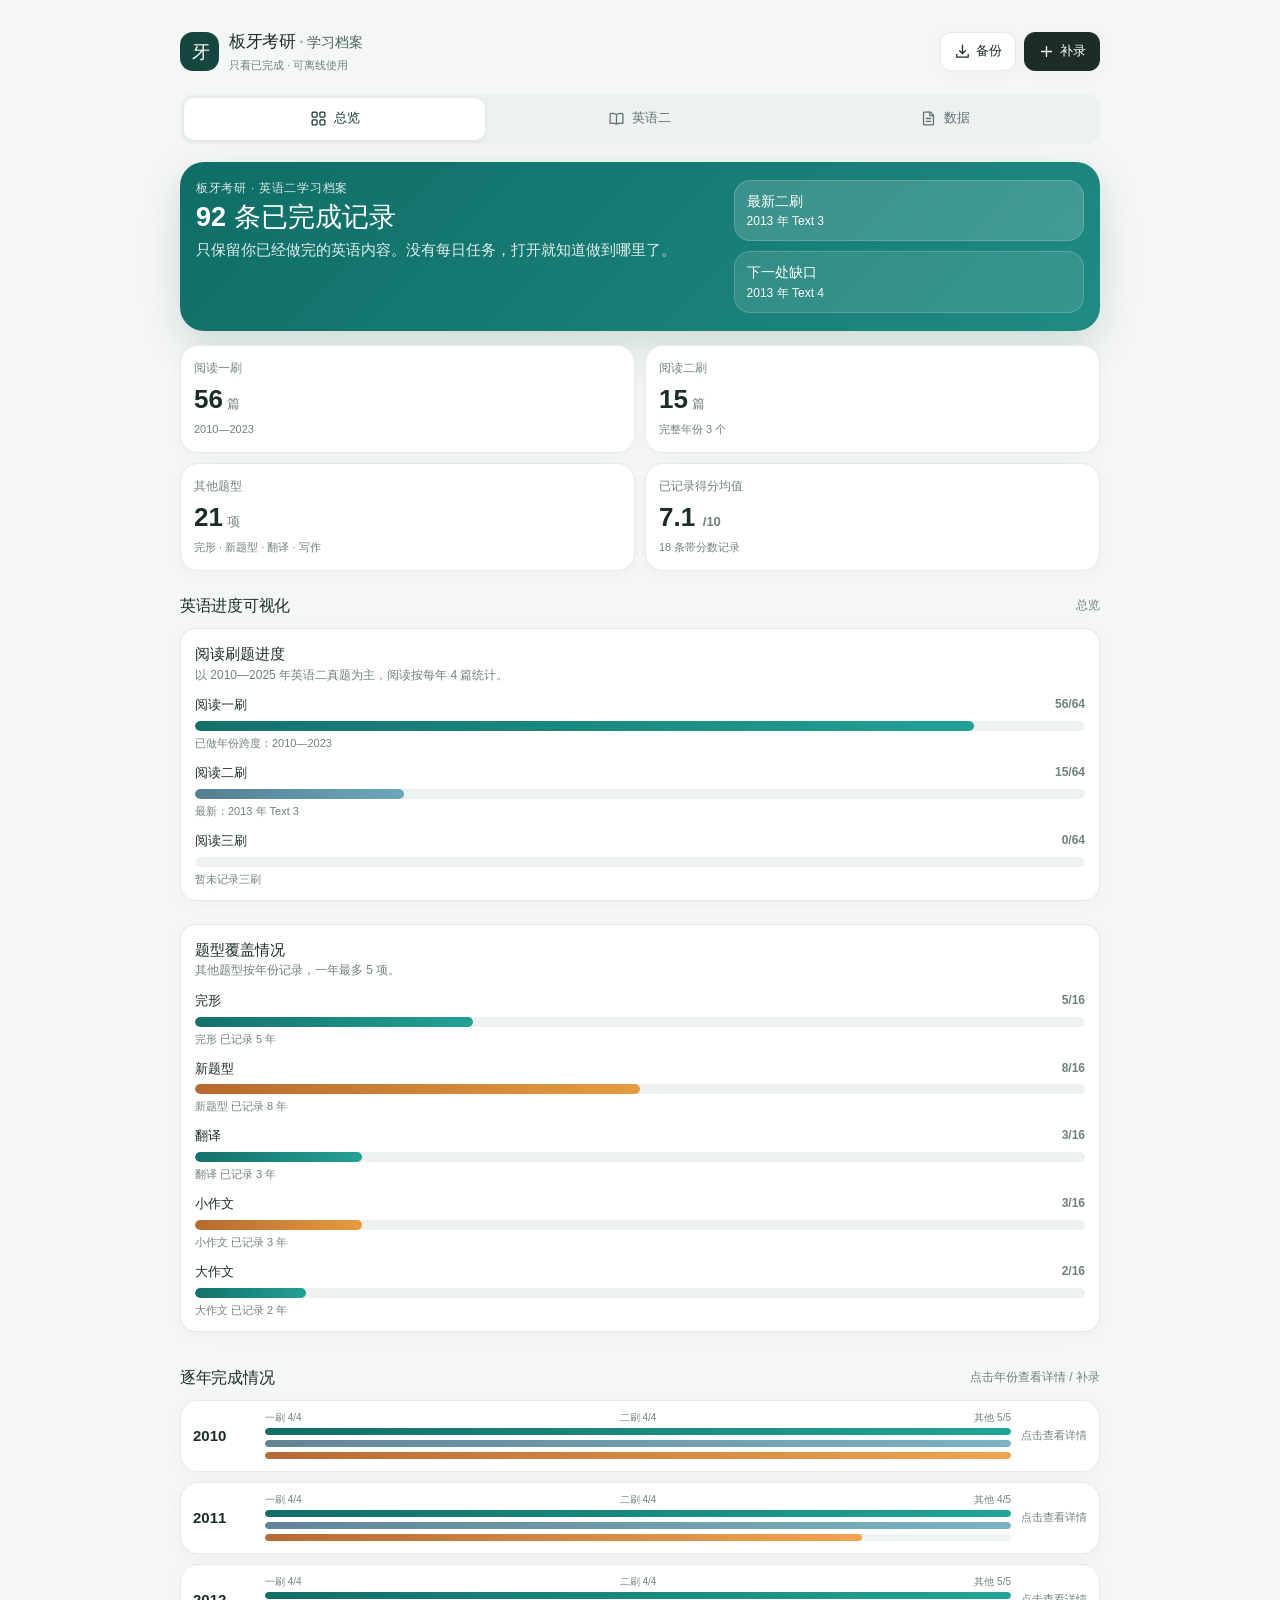
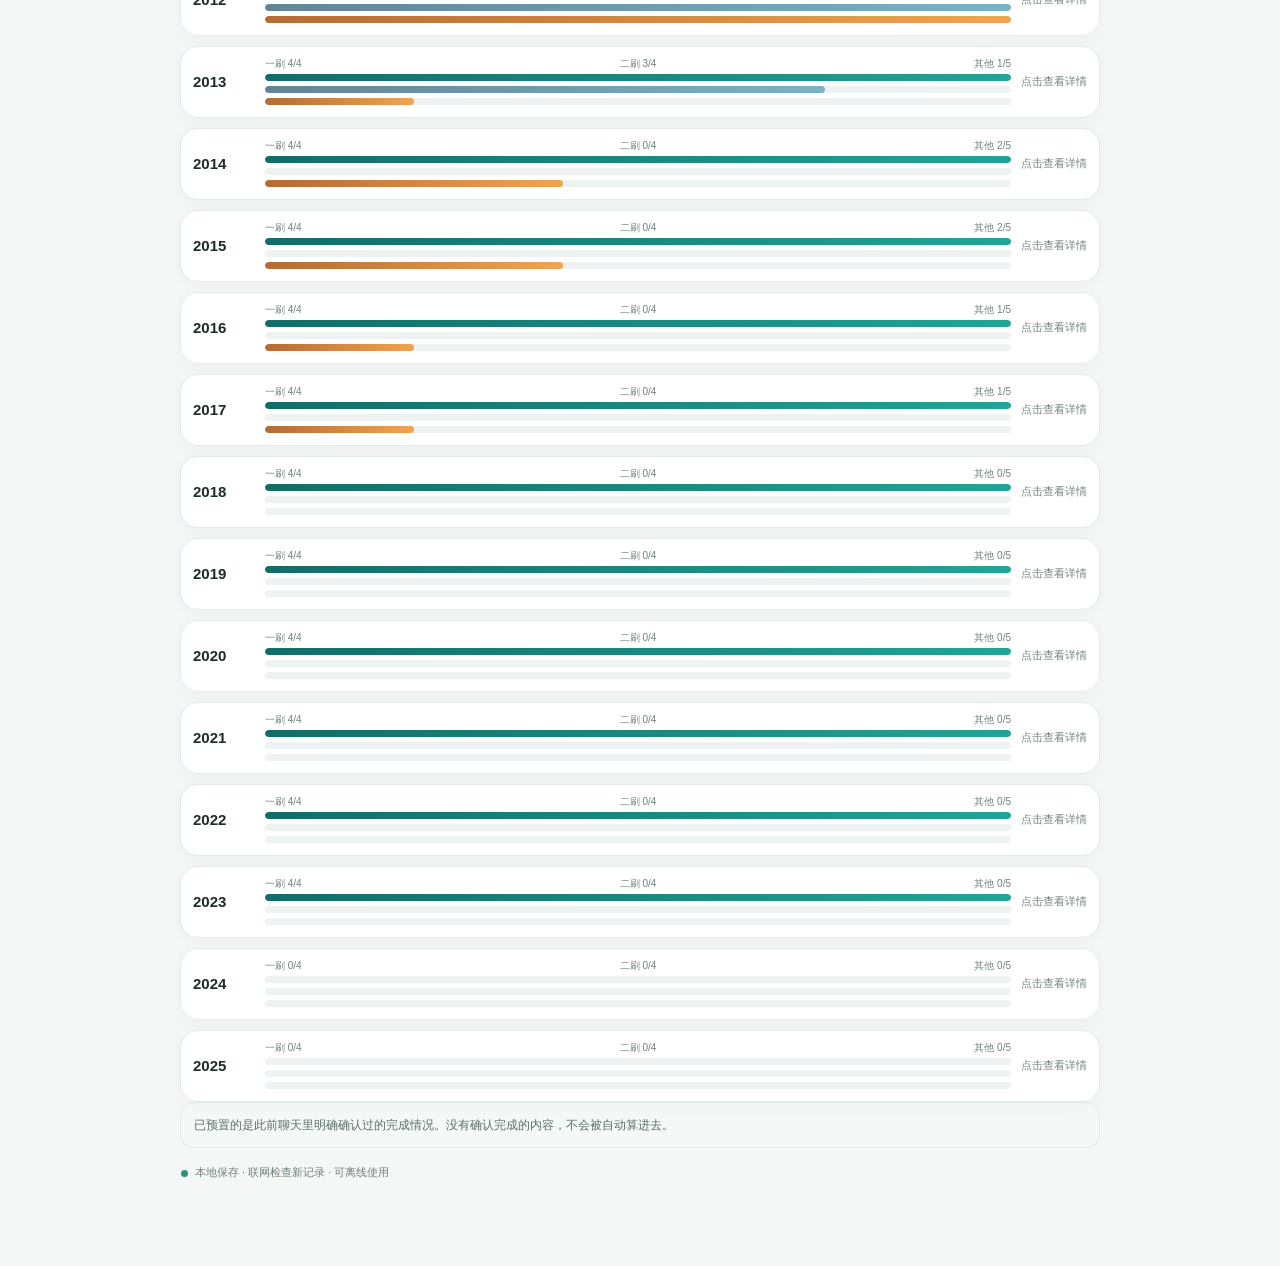
==== commit 673bf3da: "Refresh Pages app to English-only visual study archive; preserve local progress" ====
--- a/index.html
+++ b/index.html
@@ -55,10 +55,30 @@
 }
 @media(max-width:385px){.wrap{padding-left:12px;padding-right:12px}.brand{width:36px;height:36px}.brandrow{gap:7px}.brandname{font-size:15px}.header-mode{font-size:12px}.subline{font-size:10px}.top-actions{gap:5px}.icon-btn{font-size:12px;padding:0 9px}.icon-btn svg{width:15px;height:15px}.stat{padding:12px 8px}.statval{font-size:23px}.statfoot{font-size:10px}}
 @media(max-width:320px){.brandname{font-size:14px}.header-mode{display:none}.icon-btn{padding:0 8px}.stats{grid-template-columns:repeat(2,minmax(0,1fr))}.stats .stat:last-child{grid-column:1/-1}.ov-label{font-size:10px}}
+
+/* English-only UI upgrade */
+.hero-panel{display:grid;grid-template-columns:1.2fr .8fr;gap:12px;background:linear-gradient(135deg,#0f6d67 0%,#1f8b83 100%);color:#fff;border-radius:24px;padding:18px 16px;box-shadow:0 14px 38px rgba(16,85,79,.18);margin-bottom:14px}
+.hero-panel h1{margin:5px 0 6px;font-size:27px;line-height:1.15}.hero-panel p{margin:0;color:rgba(255,255,255,.88)}
+.hero-eyebrow{font-size:12px;opacity:.86;letter-spacing:.06em}.hero-stack{display:flex;flex-direction:column;gap:10px;align-self:end}
+.hero-chip{background:rgba(255,255,255,.16);border:1px solid rgba(255,255,255,.18);backdrop-filter:blur(2px);padding:10px 12px;border-radius:16px;font-size:12px;line-height:1.45}
+.hero-chip strong{display:block;font-size:14px;margin-bottom:2px}.hero-chip.soft{background:rgba(255,255,255,.11)}
+.metric-grid{display:grid;grid-template-columns:repeat(2,minmax(0,1fr));gap:10px;margin:0 0 16px}.metric-card{background:var(--paper);border:1px solid var(--line);border-radius:18px;padding:14px 13px;box-shadow:var(--shadow)}
+.metric-label{font-size:12px;color:var(--sub)}.metric-value{font-size:26px;font-weight:800;margin:4px 0 3px;color:var(--ink)}.metric-value span{font-size:13px;font-weight:600;color:var(--sub);margin-left:4px}.metric-foot{font-size:11px;color:var(--sub)}
+.viz-grid{display:grid;gap:12px}.chart-card{padding:14px 14px 12px}.chart-title{font-weight:800;font-size:15px;margin-bottom:2px}.chart-sub{font-size:12px;color:var(--sub);margin-bottom:12px}
+.barrow+.barrow{margin-top:12px}.barhead{display:flex;justify-content:space-between;gap:10px;font-size:13px;margin-bottom:6px}.barhead strong{font-size:12px;color:var(--sub);font-weight:700}.bar{height:10px;background:#edf1f0;border-radius:999px;overflow:hidden;position:relative}.bar i{display:block;height:100%;background:linear-gradient(90deg,#14716a,#23a195);border-radius:inherit}.bar.orange i{background:linear-gradient(90deg,#b7692f,#e79b3f)}.bar.slate i{background:linear-gradient(90deg,#557e90,#6ca7bd)}.bar.violet i{background:linear-gradient(90deg,#6558a7,#8c7be8)}.barfoot{margin-top:5px;color:var(--sub);font-size:11px}
+.timeline{display:grid;gap:10px}.timeline-row{display:grid;grid-template-columns:62px 1fr auto;gap:10px;align-items:center;width:100%;text-align:left;border:none;background:var(--paper);border-radius:18px;padding:12px 12px;box-shadow:var(--shadow);border:1px solid var(--line)}
+.timeline-row:active{transform:scale(.995)}.timeline-year{font-weight:800;color:var(--ink)}.timeline-meta{font-size:11px;color:var(--sub);text-align:right;white-space:nowrap}.timeline-bars{display:grid;gap:5px}.mini-track{height:7px;background:#eef2f1;border-radius:999px;overflow:hidden;position:relative}.mini-track i{display:block;height:100%;border-radius:inherit;background:linear-gradient(90deg,#126d67,#21a596)}.mini-track.orange i{background:linear-gradient(90deg,#b56b34,#f1a450)}.mini-track.slate i{background:linear-gradient(90deg,#628596,#7ab3c4)}.mini-labels{display:flex;justify-content:space-between;font-size:10px;color:var(--sub);line-height:1}
+.yearcard{background:var(--paper);border:1px solid var(--line);border-radius:18px;padding:14px 12px;box-shadow:var(--shadow)}.yearcard+.yearcard{margin-top:10px}.card-progress{margin:8px 0 12px}.card-progress .bar{height:8px}
+.type-summary{display:grid;gap:10px}.type-summary .typegrid{margin-top:0}.subgrid{display:grid;grid-template-columns:repeat(2,minmax(0,1fr));gap:10px}
+.backline{display:flex;justify-content:space-between;align-items:center;gap:10px;margin-bottom:10px}.tiny-note{font-size:11px;color:var(--sub)}
+.empty.cardlike{padding:18px;border-radius:16px;background:var(--paper);border:1px dashed var(--line)}
+@media (max-width:760px){.hero-panel{grid-template-columns:1fr}.hero-stack{align-self:stretch}.timeline-row{grid-template-columns:54px 1fr}.timeline-meta{grid-column:2/4;text-align:left}.metric-grid,.subgrid{grid-template-columns:repeat(2,minmax(0,1fr))}}
+@media (max-width:430px){.hero-panel{padding:16px 14px;border-radius:20px}.hero-panel h1{font-size:24px}.metric-grid,.subgrid{gap:8px}.metric-card{padding:12px 11px}.timeline-row{padding:11px}.barhead{font-size:12px}}
+
 </style>
 </head>
 <body>
-<script type="application/json" id="seed-data">{"schema": 2, "updatedAt": "2026-11-09T00:00:00+08:00", "items": {"en:reading:2010:1:1": {"type": "reading", "year": 2010, "done": true, "score": null, "minutes": null, "date": null, "note": "", "pass": 1, "text": 1}, "en:reading:2010:1:2": {"type": "reading", "year": 2010, "done": true, "score": null, "minutes": null, "date": null, "note": "", "pass": 1, "text": 2}, "en:reading:2010:1:3": {"type": "reading", "year": 2010, "done": true, "score": null, "minutes": null, "date": null, "note": "", "pass": 1, "text": 3}, "en:reading:2010:1:4": {"type": "reading", "year": 2010, "done": true, "score": null, "minutes": null, "date": null, "note": "", "pass": 1, "text": 4}, "en:reading:2011:1:1": {"type": "reading", "year": 2011, "done": true, "score": null, "minutes": null, "date": null, "note": "", "pass": 1, "text": 1}, "en:reading:2011:1:2": {"type": "reading", "year": 2011, "done": true, "score": null, "minutes": null, "date": null, "note": "", "pass": 1, "text": 2}, "en:reading:2011:1:3": {"type": "reading", "year": 2011, "done": true, "score": null, "minutes": null, "date": null, "note": "", "pass": 1, "text": 3}, "en:reading:2011:1:4": {"type": "reading", "year": 2011, "done": true, "score": null, "minutes": null, "date": null, "note": "", "pass": 1, "text": 4}, "en:reading:2012:1:1": {"type": "reading", "year": 2012, "done": true, "score": null, "minutes": null, "date": null, "note": "", "pass": 1, "text": 1}, "en:reading:2012:1:2": {"type": "reading", "year": 2012, "done": true, "score": null, "minutes": null, "date": null, "note": "", "pass": 1, "text": 2}, "en:reading:2012:1:3": {"type": "reading", "year": 2012, "done": true, "score": null, "minutes": null, "date": null, "note": "", "pass": 1, "text": 3}, "en:reading:2012:1:4": {"type": "reading", "year": 2012, "done": true, "score": null, "minutes": null, "date": null, "note": "", "pass": 1, "text": 4}, "en:reading:2013:1:1": {"type": "reading", "year": 2013, "done": true, "score": null, "minutes": null, "date": null, "note": "", "pass": 1, "text": 1}, "en:reading:2013:1:2": {"type": "reading", "year": 2013, "done": true, "score": null, "minutes": null, "date": null, "note": "", "pass": 1, "text": 2}, "en:reading:2013:1:3": {"type": "reading", "year": 2013, "done": true, "score": null, "minutes": null, "date": null, "note": "", "pass": 1, "text": 3}, "en:reading:2013:1:4": {"type": "reading", "year": 2013, "done": true, "score": null, "minutes": null, "date": null, "note": "", "pass": 1, "text": 4}, "en:reading:2014:1:1": {"type": "reading", "year": 2014, "done": true, "score": null, "minutes": null, "date": null, "note": "", "pass": 1, "text": 1}, "en:reading:2014:1:2": {"type": "reading", "year": 2014, "done": true, "score": null, "minutes": null, "date": null, "note": "", "pass": 1, "text": 2}, "en:reading:2014:1:3": {"type": "reading", "year": 2014, "done": true, "score": null, "minutes": null, "date": null, "note": "", "pass": 1, "text": 3}, "en:reading:2014:1:4": {"type": "reading", "year": 2014, "done": true, "score": null, "minutes": null, "date": null, "note": "", "pass": 1, "text": 4}, "en:reading:2015:1:1": {"type": "reading", "year": 2015, "done": true, "score": null, "minutes": null, "date": null, "note": "", "pass": 1, "text": 1}, "en:reading:2015:1:2": {"type": "reading", "year": 2015, "done": true, "score": null, "minutes": null, "date": null, "note": "", "pass": 1, "text": 2}, "en:reading:2015:1:3": {"type": "reading", "year": 2015, "done": true, "score": null, "minutes": null, "date": null, "note": "", "pass": 1, "text": 3}, "en:reading:2015:1:4": {"type": "reading", "year": 2015, "done": true, "score": null, "minutes": null, "date": null, "note": "", "pass": 1, "text": 4}, "en:reading:2016:1:1": {"type": "reading", "year": 2016, "done": true, "score": null, "minutes": null, "date": null, "note": "", "pass": 1, "text": 1}, "en:reading:2016:1:2": {"type": "reading", "year": 2016, "done": true, "score": null, "minutes": null, "date": null, "note": "", "pass": 1, "text": 2}, "en:reading:2016:1:3": {"type": "reading", "year": 2016, "done": true, "score": null, "minutes": null, "date": null, "note": "", "pass": 1, "text": 3}, "en:reading:2016:1:4": {"type": "reading", "year": 2016, "done": true, "score": null, "minutes": null, "date": null, "note": "", "pass": 1, "text": 4}, "en:reading:2017:1:1": {"type": "reading", "year": 2017, "done": true, "score": null, "minutes": null, "date": null, "note": "", "pass": 1, "text": 1}, "en:reading:2017:1:2": {"type": "reading", "year": 2017, "done": true, "score": null, "minutes": null, "date": null, "note": "", "pass": 1, "text": 2}, "en:reading:2017:1:3": {"type": "reading", "year": 2017, "done": true, "score": null, "minutes": null, "date": null, "note": "", "pass": 1, "text": 3}, "en:reading:2017:1:4": {"type": "reading", "year": 2017, "done": true, "score": null, "minutes": null, "date": null, "note": "", "pass": 1, "text": 4}, "en:reading:2018:1:1": {"type": "reading", "year": 2018, "done": true, "score": null, "minutes": null, "date": null, "note": "", "pass": 1, "text": 1}, "en:reading:2018:1:2": {"type": "reading", "year": 2018, "done": true, "score": null, "minutes": null, "date": null, "note": "", "pass": 1, "text": 2}, "en:reading:2018:1:3": {"type": "reading", "year": 2018, "done": true, "score": null, "minutes": null, "date": null, "note": "", "pass": 1, "text": 3}, "en:reading:2018:1:4": {"type": "reading", "year": 2018, "done": true, "score": null, "minutes": null, "date": null, "note": "", "pass": 1, "text": 4}, "en:reading:2019:1:1": {"type": "reading", "year": 2019, "done": true, "score": null, "minutes": null, "date": null, "note": "", "pass": 1, "text": 1}, "en:reading:2019:1:2": {"type": "reading", "year": 2019, "done": true, "score": null, "minutes": null, "date": null, "note": "", "pass": 1, "text": 2}, "en:reading:2019:1:3": {"type": "reading", "year": 2019, "done": true, "score": null, "minutes": null, "date": null, "note": "", "pass": 1, "text": 3}, "en:reading:2019:1:4": {"type": "reading", "year": 2019, "done": true, "score": null, "minutes": null, "date": null, "note": "", "pass": 1, "text": 4}, "en:reading:2020:1:1": {"type": "reading", "year": 2020, "done": true, "score": null, "minutes": null, "date": null, "note": "", "pass": 1, "text": 1}, "en:reading:2020:1:2": {"type": "reading", "year": 2020, "done": true, "score": null, "minutes": null, "date": null, "note": "", "pass": 1, "text": 2}, "en:reading:2020:1:3": {"type": "reading", "year": 2020, "done": true, "score": null, "minutes": null, "date": null, "note": "", "pass": 1, "text": 3}, "en:reading:2020:1:4": {"type": "reading", "year": 2020, "done": true, "score": null, "minutes": null, "date": null, "note": "", "pass": 1, "text": 4}, "en:reading:2021:1:1": {"type": "reading", "year": 2021, "done": true, "score": null, "minutes": null, "date": null, "note": "", "pass": 1, "text": 1}, "en:reading:2021:1:2": {"type": "reading", "year": 2021, "done": true, "score": null, "minutes": null, "date": null, "note": "", "pass": 1, "text": 2}, "en:reading:2021:1:3": {"type": "reading", "year": 2021, "done": true, "score": null, "minutes": null, "date": null, "note": "", "pass": 1, "text": 3}, "en:reading:2021:1:4": {"type": "reading", "year": 2021, "done": true, "score": null, "minutes": null, "date": null, "note": "", "pass": 1, "text": 4}, "en:reading:2022:1:1": {"type": "reading", "year": 2022, "done": true, "score": null, "minutes": null, "date": null, "note": "", "pass": 1, "text": 1}, "en:reading:2022:1:2": {"type": "reading", "year": 2022, "done": true, "score": null, "minutes": null, "date": null, "note": "", "pass": 1, "text": 2}, "en:reading:2022:1:3": {"type": "reading", "year": 2022, "done": true, "score": null, "minutes": null, "date": null, "note": "", "pass": 1, "text": 3}, "en:reading:2022:1:4": {"type": "reading", "year": 2022, "done": true, "score": null, "minutes": null, "date": null, "note": "", "pass": 1, "text": 4}, "en:reading:2023:1:1": {"type": "reading", "year": 2023, "done": true, "score": null, "minutes": null, "date": null, "note": "", "pass": 1, "text": 1}, "en:reading:2023:1:2": {"type": "reading", "year": 2023, "done": true, "score": null, "minutes": null, "date": null, "note": "", "pass": 1, "text": 2}, "en:reading:2023:1:3": {"type": "reading", "year": 2023, "done": true, "score": null, "minutes": null, "date": null, "note": "", "pass": 1, "text": 3}, "en:reading:2023:1:4": {"type": "reading", "year": 2023, "done": true, "score": null, "minutes": null, "date": null, "note": "", "pass": 1, "text": 4}, "en:reading:2010:2:1": {"type": "reading", "year": 2010, "done": true, "score": null, "minutes": null, "date": null, "note": "", "pass": 2, "text": 1}, "en:reading:2010:2:2": {"type": "reading", "year": 2010, "done": true, "score": null, "minutes": null, "date": null, "note": "", "pass": 2, "text": 2}, "en:reading:2010:2:3": {"type": "reading", "year": 2010, "done": true, "score": null, "minutes": null, "date": null, "note": "", "pass": 2, "text": 3}, "en:reading:2010:2:4": {"type": "reading", "year": 2010, "done": true, "score": null, "minutes": null, "date": null, "note": "", "pass": 2, "text": 4}, "en:reading:2011:2:1": {"type": "reading", "year": 2011, "done": true, "score": null, "minutes": null, "date": null, "note": "", "pass": 2, "text": 1}, "en:reading:2011:2:2": {"type": "reading", "year": 2011, "done": true, "score": null, "minutes": null, "date": null, "note": "", "pass": 2, "text": 2}, "en:reading:2011:2:3": {"type": "reading", "year": 2011, "done": true, "score": null, "minutes": null, "date": null, "note": "", "pass": 2, "text": 3}, "en:reading:2011:2:4": {"type": "reading", "year": 2011, "done": true, "score": 6, "minutes": null, "date": "2026-10-16", "note": "错2题；由每篇5题、总分10分换算", "pass": 2, "text": 4}, "en:reading:2012:2:1": {"type": "reading", "year": 2012, "done": true, "score": 2, "minutes": 40, "date": "2026-10-20", "note": "", "pass": 2, "text": 1}, "en:reading:2012:2:2": {"type": "reading", "year": 2012, "done": true, "score": null, "minutes": 10, "date": "2026-10-21", "note": "", "pass": 2, "text": 2}, "en:reading:2012:2:3": {"type": "reading", "year": 2012, "done": true, "score": 8, "minutes": 20, "date": "2026-10-22", "note": "", "pass": 2, "text": 3}, "en:reading:2012:2:4": {"type": "reading", "year": 2012, "done": true, "score": null, "minutes": null, "date": null, "note": "", "pass": 2, "text": 4}, "en:reading:2013:2:1": {"type": "reading", "year": 2013, "done": true, "score": 10, "minutes": null, "date": null, "note": "", "pass": 2, "text": 1}, "en:reading:2013:2:2": {"type": "reading", "year": 2013, "done": true, "score": 6, "minutes": null, "date": null, "note": "", "pass": 2, "text": 2}, "en:reading:2013:2:3": {"type": "reading", "year": 2013, "done": true, "score": 8, "minutes": null, "date": null, "note": "", "pass": 2, "text": 3}, "en:cloze:2010": {"type": "cloze", "year": 2010, "done": true, "score": 5.5, "minutes": null, "date": null, "note": ""}, "en:cloze:2011": {"type": "cloze", "year": 2011, "done": true, "score": 7.5, "minutes": null, "date": null, "note": ""}, "en:cloze:2012": {"type": "cloze", "year": 2012, "done": true, "score": 5, "minutes": null, "date": null, "note": ""}, "en:cloze:2014": {"type": "cloze", "year": 2014, "done": true, "score": 8.5, "minutes": 17, "date": "2026-10-20", "note": ""}, "en:cloze:2015": {"type": "cloze", "year": 2015, "done": true, "score": 7, "minutes": null, "date": "2026-10-22", "note": ""}, "en:newtype:2010": {"type": "newtype", "year": 2010, "done": true, "score": 6, "minutes": null, "date": null, "note": ""}, "en:newtype:2011": {"type": "newtype", "year": 2011, "done": true, "score": 4, "minutes": null, "date": null, "note": ""}, "en:newtype:2012": {"type": "newtype", "year": 2012, "done": true, "score": null, "minutes": null, "date": null, "note": "完成已确认；历史记录中的错题数有冲突，因此暂不填分"}, "en:newtype:2013": {"type": "newtype", "year": 2013, "done": true, "score": 6, "minutes": null, "date": null, "note": ""}, "en:newtype:2014": {"type": "newtype", "year": 2014, "done": true, "score": 8, "minutes": null, "date": "2026-10-16", "note": ""}, "en:newtype:2015": {"type": "newtype", "year": 2015, "done": true, "score": 10, "minutes": null, "date": null, "note": "5题全对"}, "en:newtype:2016": {"type": "newtype", "year": 2016, "done": true, "score": 10, "minutes": null, "date": null, "note": ""}, "en:newtype:2017": {"type": "newtype", "year": 2017, "done": true, "score": 10, "minutes": null, "date": null, "note": ""}, "en:translation:2010": {"type": "translation", "year": 2010, "done": true, "score": null, "minutes": null, "date": null, "note": ""}, "en:translation:2011": {"type": "translation", "year": 2011, "done": true, "score": null, "minutes": null, "date": null, "note": ""}, "en:translation:2012": {"type": "translation", "year": 2012, "done": true, "score": null, "minutes": 20, "date": "2026-10-22", "note": ""}, "en:small:2010": {"type": "small", "year": 2010, "done": true, "score": null, "minutes": null, "date": null, "note": ""}, "en:small:2011": {"type": "small", "year": 2011, "done": true, "score": null, "minutes": 20, "date": "2026-10-16", "note": ""}, "en:small:2012": {"type": "small", "year": 2012, "done": true, "score": null, "minutes": null, "date": "2026-10-20", "note": ""}, "en:large:2010": {"type": "large", "year": 2010, "done": true, "score": null, "minutes": null, "date": null, "note": ""}, "en:large:2012": {"type": "large", "year": 2012, "done": true, "score": null, "minutes": null, "date": "2026-10-29", "note": "已独立成篇并修改"}}, "politics": {"courseName": "徐涛2027强化课", "courseDone": 5, "courseNote": "截至2026-10-20最后确认：第6集尚未开始。后来是否继续学习，尚无确认记录。", "questionBank": "苍盾考研·肖1000题", "questionProgress": "已经刷过题；具体章节和题数尚未确认", "manualProgress": "腿姐2027背诵手册已购，学习进度未记录", "note": ""}, "meta": {"baseline": "此前聊天中明确确认的已完成进度；不把计划当已完成", "earlierReading": "2005—2009 年阅读练习一刷也做过（不计入英语二年份统计）", "uncertain": "2013年完形等存在相互矛盾的历史信息，暂不计已完成；2013年大作文只确认安排过，未确认实际完成。"}}</script>
+<script type="application/json" id="seed-data">{"schema": 2, "updatedAt": "2026-11-09T00:00:00+08:00", "items": {"en:reading:2010:1:1": {"type": "reading", "year": 2010, "done": true, "score": null, "minutes": null, "date": null, "note": "", "pass": 1, "text": 1}, "en:reading:2010:1:2": {"type": "reading", "year": 2010, "done": true, "score": null, "minutes": null, "date": null, "note": "", "pass": 1, "text": 2}, "en:reading:2010:1:3": {"type": "reading", "year": 2010, "done": true, "score": null, "minutes": null, "date": null, "note": "", "pass": 1, "text": 3}, "en:reading:2010:1:4": {"type": "reading", "year": 2010, "done": true, "score": null, "minutes": null, "date": null, "note": "", "pass": 1, "text": 4}, "en:reading:2011:1:1": {"type": "reading", "year": 2011, "done": true, "score": null, "minutes": null, "date": null, "note": "", "pass": 1, "text": 1}, "en:reading:2011:1:2": {"type": "reading", "year": 2011, "done": true, "score": null, "minutes": null, "date": null, "note": "", "pass": 1, "text": 2}, "en:reading:2011:1:3": {"type": "reading", "year": 2011, "done": true, "score": null, "minutes": null, "date": null, "note": "", "pass": 1, "text": 3}, "en:reading:2011:1:4": {"type": "reading", "year": 2011, "done": true, "score": null, "minutes": null, "date": null, "note": "", "pass": 1, "text": 4}, "en:reading:2012:1:1": {"type": "reading", "year": 2012, "done": true, "score": null, "minutes": null, "date": null, "note": "", "pass": 1, "text": 1}, "en:reading:2012:1:2": {"type": "reading", "year": 2012, "done": true, "score": null, "minutes": null, "date": null, "note": "", "pass": 1, "text": 2}, "en:reading:2012:1:3": {"type": "reading", "year": 2012, "done": true, "score": null, "minutes": null, "date": null, "note": "", "pass": 1, "text": 3}, "en:reading:2012:1:4": {"type": "reading", "year": 2012, "done": true, "score": null, "minutes": null, "date": null, "note": "", "pass": 1, "text": 4}, "en:reading:2013:1:1": {"type": "reading", "year": 2013, "done": true, "score": null, "minutes": null, "date": null, "note": "", "pass": 1, "text": 1}, "en:reading:2013:1:2": {"type": "reading", "year": 2013, "done": true, "score": null, "minutes": null, "date": null, "note": "", "pass": 1, "text": 2}, "en:reading:2013:1:3": {"type": "reading", "year": 2013, "done": true, "score": null, "minutes": null, "date": null, "note": "", "pass": 1, "text": 3}, "en:reading:2013:1:4": {"type": "reading", "year": 2013, "done": true, "score": null, "minutes": null, "date": null, "note": "", "pass": 1, "text": 4}, "en:reading:2014:1:1": {"type": "reading", "year": 2014, "done": true, "score": null, "minutes": null, "date": null, "note": "", "pass": 1, "text": 1}, "en:reading:2014:1:2": {"type": "reading", "year": 2014, "done": true, "score": null, "minutes": null, "date": null, "note": "", "pass": 1, "text": 2}, "en:reading:2014:1:3": {"type": "reading", "year": 2014, "done": true, "score": null, "minutes": null, "date": null, "note": "", "pass": 1, "text": 3}, "en:reading:2014:1:4": {"type": "reading", "year": 2014, "done": true, "score": null, "minutes": null, "date": null, "note": "", "pass": 1, "text": 4}, "en:reading:2015:1:1": {"type": "reading", "year": 2015, "done": true, "score": null, "minutes": null, "date": null, "note": "", "pass": 1, "text": 1}, "en:reading:2015:1:2": {"type": "reading", "year": 2015, "done": true, "score": null, "minutes": null, "date": null, "note": "", "pass": 1, "text": 2}, "en:reading:2015:1:3": {"type": "reading", "year": 2015, "done": true, "score": null, "minutes": null, "date": null, "note": "", "pass": 1, "text": 3}, "en:reading:2015:1:4": {"type": "reading", "year": 2015, "done": true, "score": null, "minutes": null, "date": null, "note": "", "pass": 1, "text": 4}, "en:reading:2016:1:1": {"type": "reading", "year": 2016, "done": true, "score": null, "minutes": null, "date": null, "note": "", "pass": 1, "text": 1}, "en:reading:2016:1:2": {"type": "reading", "year": 2016, "done": true, "score": null, "minutes": null, "date": null, "note": "", "pass": 1, "text": 2}, "en:reading:2016:1:3": {"type": "reading", "year": 2016, "done": true, "score": null, "minutes": null, "date": null, "note": "", "pass": 1, "text": 3}, "en:reading:2016:1:4": {"type": "reading", "year": 2016, "done": true, "score": null, "minutes": null, "date": null, "note": "", "pass": 1, "text": 4}, "en:reading:2017:1:1": {"type": "reading", "year": 2017, "done": true, "score": null, "minutes": null, "date": null, "note": "", "pass": 1, "text": 1}, "en:reading:2017:1:2": {"type": "reading", "year": 2017, "done": true, "score": null, "minutes": null, "date": null, "note": "", "pass": 1, "text": 2}, "en:reading:2017:1:3": {"type": "reading", "year": 2017, "done": true, "score": null, "minutes": null, "date": null, "note": "", "pass": 1, "text": 3}, "en:reading:2017:1:4": {"type": "reading", "year": 2017, "done": true, "score": null, "minutes": null, "date": null, "note": "", "pass": 1, "text": 4}, "en:reading:2018:1:1": {"type": "reading", "year": 2018, "done": true, "score": null, "minutes": null, "date": null, "note": "", "pass": 1, "text": 1}, "en:reading:2018:1:2": {"type": "reading", "year": 2018, "done": true, "score": null, "minutes": null, "date": null, "note": "", "pass": 1, "text": 2}, "en:reading:2018:1:3": {"type": "reading", "year": 2018, "done": true, "score": null, "minutes": null, "date": null, "note": "", "pass": 1, "text": 3}, "en:reading:2018:1:4": {"type": "reading", "year": 2018, "done": true, "score": null, "minutes": null, "date": null, "note": "", "pass": 1, "text": 4}, "en:reading:2019:1:1": {"type": "reading", "year": 2019, "done": true, "score": null, "minutes": null, "date": null, "note": "", "pass": 1, "text": 1}, "en:reading:2019:1:2": {"type": "reading", "year": 2019, "done": true, "score": null, "minutes": null, "date": null, "note": "", "pass": 1, "text": 2}, "en:reading:2019:1:3": {"type": "reading", "year": 2019, "done": true, "score": null, "minutes": null, "date": null, "note": "", "pass": 1, "text": 3}, "en:reading:2019:1:4": {"type": "reading", "year": 2019, "done": true, "score": null, "minutes": null, "date": null, "note": "", "pass": 1, "text": 4}, "en:reading:2020:1:1": {"type": "reading", "year": 2020, "done": true, "score": null, "minutes": null, "date": null, "note": "", "pass": 1, "text": 1}, "en:reading:2020:1:2": {"type": "reading", "year": 2020, "done": true, "score": null, "minutes": null, "date": null, "note": "", "pass": 1, "text": 2}, "en:reading:2020:1:3": {"type": "reading", "year": 2020, "done": true, "score": null, "minutes": null, "date": null, "note": "", "pass": 1, "text": 3}, "en:reading:2020:1:4": {"type": "reading", "year": 2020, "done": true, "score": null, "minutes": null, "date": null, "note": "", "pass": 1, "text": 4}, "en:reading:2021:1:1": {"type": "reading", "year": 2021, "done": true, "score": null, "minutes": null, "date": null, "note": "", "pass": 1, "text": 1}, "en:reading:2021:1:2": {"type": "reading", "year": 2021, "done": true, "score": null, "minutes": null, "date": null, "note": "", "pass": 1, "text": 2}, "en:reading:2021:1:3": {"type": "reading", "year": 2021, "done": true, "score": null, "minutes": null, "date": null, "note": "", "pass": 1, "text": 3}, "en:reading:2021:1:4": {"type": "reading", "year": 2021, "done": true, "score": null, "minutes": null, "date": null, "note": "", "pass": 1, "text": 4}, "en:reading:2022:1:1": {"type": "reading", "year": 2022, "done": true, "score": null, "minutes": null, "date": null, "note": "", "pass": 1, "text": 1}, "en:reading:2022:1:2": {"type": "reading", "year": 2022, "done": true, "score": null, "minutes": null, "date": null, "note": "", "pass": 1, "text": 2}, "en:reading:2022:1:3": {"type": "reading", "year": 2022, "done": true, "score": null, "minutes": null, "date": null, "note": "", "pass": 1, "text": 3}, "en:reading:2022:1:4": {"type": "reading", "year": 2022, "done": true, "score": null, "minutes": null, "date": null, "note": "", "pass": 1, "text": 4}, "en:reading:2023:1:1": {"type": "reading", "year": 2023, "done": true, "score": null, "minutes": null, "date": null, "note": "", "pass": 1, "text": 1}, "en:reading:2023:1:2": {"type": "reading", "year": 2023, "done": true, "score": null, "minutes": null, "date": null, "note": "", "pass": 1, "text": 2}, "en:reading:2023:1:3": {"type": "reading", "year": 2023, "done": true, "score": null, "minutes": null, "date": null, "note": "", "pass": 1, "text": 3}, "en:reading:2023:1:4": {"type": "reading", "year": 2023, "done": true, "score": null, "minutes": null, "date": null, "note": "", "pass": 1, "text": 4}, "en:reading:2010:2:1": {"type": "reading", "year": 2010, "done": true, "score": null, "minutes": null, "date": null, "note": "", "pass": 2, "text": 1}, "en:reading:2010:2:2": {"type": "reading", "year": 2010, "done": true, "score": null, "minutes": null, "date": null, "note": "", "pass": 2, "text": 2}, "en:reading:2010:2:3": {"type": "reading", "year": 2010, "done": true, "score": null, "minutes": null, "date": null, "note": "", "pass": 2, "text": 3}, "en:reading:2010:2:4": {"type": "reading", "year": 2010, "done": true, "score": null, "minutes": null, "date": null, "note": "", "pass": 2, "text": 4}, "en:reading:2011:2:1": {"type": "reading", "year": 2011, "done": true, "score": null, "minutes": null, "date": null, "note": "", "pass": 2, "text": 1}, "en:reading:2011:2:2": {"type": "reading", "year": 2011, "done": true, "score": null, "minutes": null, "date": null, "note": "", "pass": 2, "text": 2}, "en:reading:2011:2:3": {"type": "reading", "year": 2011, "done": true, "score": null, "minutes": null, "date": null, "note": "", "pass": 2, "text": 3}, "en:reading:2011:2:4": {"type": "reading", "year": 2011, "done": true, "score": 6, "minutes": null, "date": "2026-10-16", "note": "错2题；由每篇5题、总分10分换算", "pass": 2, "text": 4}, "en:reading:2012:2:1": {"type": "reading", "year": 2012, "done": true, "score": 2, "minutes": 40, "date": "2026-10-20", "note": "", "pass": 2, "text": 1}, "en:reading:2012:2:2": {"type": "reading", "year": 2012, "done": true, "score": null, "minutes": 10, "date": "2026-10-21", "note": "", "pass": 2, "text": 2}, "en:reading:2012:2:3": {"type": "reading", "year": 2012, "done": true, "score": 8, "minutes": 20, "date": "2026-10-22", "note": "", "pass": 2, "text": 3}, "en:reading:2012:2:4": {"type": "reading", "year": 2012, "done": true, "score": null, "minutes": null, "date": null, "note": "", "pass": 2, "text": 4}, "en:reading:2013:2:1": {"type": "reading", "year": 2013, "done": true, "score": 10, "minutes": null, "date": null, "note": "", "pass": 2, "text": 1}, "en:reading:2013:2:2": {"type": "reading", "year": 2013, "done": true, "score": 6, "minutes": null, "date": null, "note": "", "pass": 2, "text": 2}, "en:reading:2013:2:3": {"type": "reading", "year": 2013, "done": true, "score": 8, "minutes": null, "date": null, "note": "", "pass": 2, "text": 3}, "en:cloze:2010": {"type": "cloze", "year": 2010, "done": true, "score": 5.5, "minutes": null, "date": null, "note": ""}, "en:cloze:2011": {"type": "cloze", "year": 2011, "done": true, "score": 7.5, "minutes": null, "date": null, "note": ""}, "en:cloze:2012": {"type": "cloze", "year": 2012, "done": true, "score": 5, "minutes": null, "date": null, "note": ""}, "en:cloze:2014": {"type": "cloze", "year": 2014, "done": true, "score": 8.5, "minutes": 17, "date": "2026-10-20", "note": ""}, "en:cloze:2015": {"type": "cloze", "year": 2015, "done": true, "score": 7, "minutes": null, "date": "2026-10-22", "note": ""}, "en:newtype:2010": {"type": "newtype", "year": 2010, "done": true, "score": 6, "minutes": null, "date": null, "note": ""}, "en:newtype:2011": {"type": "newtype", "year": 2011, "done": true, "score": 4, "minutes": null, "date": null, "note": ""}, "en:newtype:2012": {"type": "newtype", "year": 2012, "done": true, "score": null, "minutes": null, "date": null, "note": "完成已确认；历史记录中的错题数有冲突，因此暂不填分"}, "en:newtype:2013": {"type": "newtype", "year": 2013, "done": true, "score": 6, "minutes": null, "date": null, "note": ""}, "en:newtype:2014": {"type": "newtype", "year": 2014, "done": true, "score": 8, "minutes": null, "date": "2026-10-16", "note": ""}, "en:newtype:2015": {"type": "newtype", "year": 2015, "done": true, "score": 10, "minutes": null, "date": null, "note": "5题全对"}, "en:newtype:2016": {"type": "newtype", "year": 2016, "done": true, "score": 10, "minutes": null, "date": null, "note": ""}, "en:newtype:2017": {"type": "newtype", "year": 2017, "done": true, "score": 10, "minutes": null, "date": null, "note": ""}, "en:translation:2010": {"type": "translation", "year": 2010, "done": true, "score": null, "minutes": null, "date": null, "note": ""}, "en:translation:2011": {"type": "translation", "year": 2011, "done": true, "score": null, "minutes": null, "date": null, "note": ""}, "en:translation:2012": {"type": "translation", "year": 2012, "done": true, "score": null, "minutes": 20, "date": "2026-10-22", "note": ""}, "en:small:2010": {"type": "small", "year": 2010, "done": true, "score": null, "minutes": null, "date": null, "note": ""}, "en:small:2011": {"type": "small", "year": 2011, "done": true, "score": null, "minutes": 20, "date": "2026-10-16", "note": ""}, "en:small:2012": {"type": "small", "year": 2012, "done": true, "score": null, "minutes": null, "date": "2026-10-20", "note": ""}, "en:large:2010": {"type": "large", "year": 2010, "done": true, "score": null, "minutes": null, "date": null, "note": ""}, "en:large:2012": {"type": "large", "year": 2012, "done": true, "score": null, "minutes": null, "date": "2026-10-29", "note": "已独立成篇并修改"}}, "meta": {"baseline": "此前聊天中明确确认的已完成进度；不把计划当已完成", "earlierReading": "2005—2009 年阅读练习一刷也做过（不计入英语二年份统计）", "uncertain": "2013年完形等存在相互矛盾的历史信息，暂不计已完成；2013年大作文只确认安排过，未确认实际完成。"}}</script>
 <div class="wrap">
  <header class="top">
   <div class="brandrow"><div class="brand" aria-hidden="true">牙</div><div><div class="brandname">板牙考研<span class="header-dot">·</span><span class="header-mode">学习档案</span></div><div class="subline">只看已完成 · 可离线使用</div></div></div>
@@ -67,7 +87,6 @@
  <nav class="tabs" aria-label="页面切换">
   <button class="tab active" data-tab="home"><svg viewBox="0 0 24 24" aria-hidden="true"><rect x="3" y="3" width="7" height="7" rx="1.5"/><rect x="14" y="3" width="7" height="7" rx="1.5"/><rect x="3" y="14" width="7" height="7" rx="1.5"/><rect x="14" y="14" width="7" height="7" rx="1.5"/></svg><span>总览</span></button>
   <button class="tab" data-tab="english"><svg viewBox="0 0 24 24" aria-hidden="true"><path d="M12 6.4C8.7 4.4 5.8 4.4 3 5v14c3-.8 6-.5 9 1 3-1.5 6-1.8 9-1V5c-2.8-.6-5.7-.6-9 1.4ZM12 6.4V20"/></svg><span>英语二</span></button>
-  <button class="tab" data-tab="politics"><svg viewBox="0 0 24 24" aria-hidden="true"><path d="M4 6h16M4 12h16M4 18h10"/><path d="m17 18 2 2 3-4"/></svg><span>政治</span></button>
   <button class="tab" data-tab="data"><svg viewBox="0 0 24 24" aria-hidden="true"><path d="M6 3h9l4 4v13a1 1 0 0 1-1 1H6a1 1 0 0 1-1-1V4a1 1 0 0 1 1-1Z"/><path d="M14 3v5h5M9 12h6M9 16h6"/></svg><span>数据</span></button>
  </nav>
  <main id="content" aria-live="polite"></main>
@@ -90,8 +109,22 @@
 const KEY='banya-offline-learning-archive-v2'+(document.documentElement.getAttribute('data-archive-id')?'-'+document.documentElement.getAttribute('data-archive-id'):''), YEARS=Array.from({length:16},(_,i)=>2010+i), TYPES=[['cloze','完形'],['newtype','新题型'],['translation','翻译'],['small','小作文'],['large','大作文']];
 const $=id=>document.getElementById(id);const escapeHTML=s=>String(s??'').replace(/[&<>"']/g,c=>({'&':'&amp;','<':'&lt;','>':'&gt;','"':'&quot;',"'":'&#39;'}[c]));
 const initial=JSON.parse($('seed-data').textContent);let state,storageOK=true;
-function validate(s){if(!s||s.schema!==2||!s.items||typeof s.items!=='object'||Array.isArray(s.items)||!s.politics||typeof s.politics!=='object')throw Error('数据格式不匹配');let clean={schema:2,updatedAt:s.updatedAt||'',items:{},politics:{...initial.politics},meta:{...initial.meta,...(s.meta&&typeof s.meta==='object'?s.meta:{})}};for(const [k,v] of Object.entries(s.items)){if(!/^en:(reading|cloze|newtype|translation|small|large):\d{4}(?::[123]:[1-4])?$/.test(k)||!v||typeof v!=='object'||v.done!==true)continue;const yr=Number(v.year),t=String(v.type||'');if(yr<2005||yr>2026||!['reading','cloze','newtype','translation','small','large'].includes(t))continue;const p=Number(v.pass),tx=Number(v.text);if(k!==makeKey(t,yr,p,tx))continue;let score=v.score===null||v.score===''||v.score===undefined?null:Number(v.score);if(score!==null&&(!Number.isFinite(score)||score<0||score>10))score=null;clean.items[k]={type:t,year:yr,done:true,score,minutes:v.minutes===null||v.minutes===''?null:(Number(v.minutes)>0?Math.min(Number(v.minutes),999):null),date:typeof v.date==='string'?v.date.slice(0,10):null,note:String(v.note||'').slice(0,1500)};if(t==='reading'){clean.items[k].pass=p;clean.items[k].text=tx}}
- for(const k of Object.keys(clean.politics)){if(Object.hasOwn(s.politics,k)){const value=s.politics[k];clean.politics[k]=k==='courseDone'?Math.max(0,Math.min(999,Number(value)||0)):String(value??'').slice(0,2000)}}return clean}
+function validate(s){
+if(!s||s.schema!==2||!s.items||typeof s.items!=='object'||Array.isArray(s.items))throw Error('数据格式不匹配');
+let clean={schema:2,updatedAt:s.updatedAt||'',items:{},meta:{...initial.meta,...(s.meta&&typeof s.meta==='object'?s.meta:{})}};
+for(const [k,v] of Object.entries(s.items)){
+  if(!/^en:(reading|cloze|newtype|translation|small|large):\d{4}(?::[123]:[1-4])?$/.test(k)||!v||typeof v!=='object'||v.done!==true)continue;
+  const yr=Number(v.year),t=String(v.type||'');
+  if(yr<2005||yr>2026||!['reading','cloze','newtype','translation','small','large'].includes(t))continue;
+  const p=Number(v.pass),tx=Number(v.text);
+  if(k!==makeKey(t,yr,p,tx))continue;
+  let score=v.score===null||v.score===''||v.score===undefined?null:Number(v.score);
+  if(score!==null&&(!Number.isFinite(score)||score<0||score>10))score=null;
+  clean.items[k]={type:t,year:yr,done:true,score,minutes:v.minutes===null||v.minutes===''?null:(Number(v.minutes)>0?Math.min(Number(v.minutes),999):null),date:typeof v.date==='string'?v.date.slice(0,10):null,note:String(v.note||'').slice(0,1500)};
+  if(t==='reading'){clean.items[k].pass=p;clean.items[k].text=tx}
+}
+return clean}
+
 function makeKey(t,y,p,tx){return t==='reading'?`en:reading:${y}:${p}:${tx}`:`en:${t}:${y}`}
 try{let saved=localStorage.getItem(KEY);state=saved?validate(JSON.parse(saved)):validate(initial)}catch(e){state=validate(initial);storageOK=false;}
 let activeTab='home',readMode='2',showAll=false,focusedYear=null,editingKey=null,toastTimer=null;
@@ -106,36 +139,51 @@
 function stat(label,num,unit,foot){return `<div class="stat"><div class="statlabel">${label}</div><div class="statval">${num}<span>${unit}</span></div><div class="statfoot">${foot}</div></div>`}
 function firstUnconfirmed(){for(const y of YEARS){for(let i=1;i<=4;i++)if(!done('reading',y,2,i))return `${y} 年 Text ${i}`;}return '暂无缺口'}
 function progressLimit(){const rs=Object.values(state.items).filter(r=>r.type==='reading'&&r.pass===2);if(!rs.length)return '尚无二刷完成记录';rs.sort((a,b)=>b.year-a.year||b.text-a.text);let newest=rs[0];return `${newest.year} 年 Text ${newest.text}`}
-function home(){let other=TYPES.reduce((sum,[t])=>sum+count(t),0);let completedYears=YEARS.filter(y=>Array.from({length:4},(_,i)=>done('reading',y,1,i+1)).some(Boolean));let yspan=completedYears.length?completedYears[0]+'—'+completedYears[completedYears.length-1]:'暂无记录';return `
-  <p class="intro">做过什么，一眼看清。没有打卡任务，不会自动安排学习。</p>
-  <div class="stats">${stat('阅读一刷',rcount(1), '篇',yspan)}${stat('阅读二刷',rcount(2),'篇','最新 '+progressLimit())}${stat('其他题型',other,'项','完形 · 写作等')}</div>
-  ${section('阅读二刷进度')}<div class="card accent-left"><div class="line"><div><div class="label">已确认的最新篇目</div><div class="maintext" style="margin-top:6px">${escapeHTML(progressLimit())}</div></div><button class="text-btn" data-goto="english">查看详情 →</button></div><p class="hint" style="margin:10px 0 0">目前共有 <strong>${rcount(2)} 篇</strong>二刷记录；未登记的篇目不会被标记为完成。</p></div>
-  ${section('逐年完成情况','点击年份查看 / 补录')}
-  <div class="year-overview">${YEARS.map(y=>{let a=Array.from({length:4},(_,i)=>done('reading',y,1,i+1)).filter(Boolean).length,b=Array.from({length:4},(_,i)=>done('reading',y,2,i+1)).filter(Boolean).length,c=TYPES.filter(([t])=>done(t,y)).length;return `<button class="overview-year" data-year="${y}"><span class="ov-year-num">${y}</span><span class="ov-labels"><span class="ov-label">阅读一刷<span class="ov-val ${a?'isdone':''}">${a}/4</span></span><span class="ov-label">阅读二刷<span class="ov-val ${b?'isdone':''}">${b}/4</span></span><span class="ov-label">其他题型<span class="ov-val ${c?'isdone':''}">${c}/5</span></span></span><span class="ov-chevron">›</span></button>`}).join('')}</div>
-  <div class="scrollbox home-table"><table class="matrix"><thead><tr><th>年份</th><th>阅读一刷</th><th>阅读二刷</th>${TYPES.map(t=>`<th>${t[1]}</th>`).join('')}</tr></thead><tbody>${YEARS.map(y=>{let a=Array.from({length:4},(_,i)=>done('reading',y,1,i+1)).filter(Boolean).length,b=Array.from({length:4},(_,i)=>done('reading',y,2,i+1)).filter(Boolean).length;return `<tr data-year="${y}"><td>${y}</td><td class="${a===4?'yes':a?'partial':'none'}">${a?a+'/4':'—'}</td><td class="${b===4?'yes':b?'partial':'none'}">${b?b+'/4':'—'}</td>${TYPES.map(([t])=>`<td class="${done(t,y)?'yes':'none'}">${done(t,y)?'✓':'—'}</td>`).join('')}</tr>`}).join('')}</tbody></table></div>
-  <p class="footnote">已记录的年份与篇目以历史确认情况为准。「—」不代表没做，只代表没有记录。</p>
-  ${section('政治进度')}<div class="card simple-card"><div><div class="maintext">${escapeHTML(state.politics.courseName)}</div><div class="hint">已确认 ${state.politics.courseDone} 集 · 题库可补充进度</div></div><button class="text-btn" data-goto="politics">查看 →</button></div>
-  <div class="notice">此前已确认的记录已预置在网页中。以前排过但没有确认完成的学习任务，不会被自动计入。</div>`}
-function readingCard(y,p){let n=Array.from({length:4},(_,i)=>done('reading',y,p,i+1)).filter(Boolean).length;return `<div class="yearcard"><div class="line"><span class="year">${y}</span><span class="yearmeta">${n}/4 篇</span></div><div class="blocks">${Array.from({length:4},(_,i)=>{let tx=i+1,r=record('reading',y,p,tx);return `<button class="block ${r?'done':''}" data-edit="${makeKey('reading',y,p,tx)}"><span>T${tx}</span><span class="tiny">${r?(r.score!==null?r.score+'/10':'已做'):'＋'}</span></button>`}).join('')}</div></div>`}
-function yearDetail(y){return `${section(`${y} 年 · 完成记录`)}<button class="text-btn" data-back-year style="margin-bottom:12px">← 返回年份列表</button><p class="intro">阅读分篇查看，其他题型按年记录；点击方格可补录或编辑。</p><div class="yearlist">${readingCard(y,1)}${readingCard(y,2)}${readingCard(y,3)}</div>${section('其他题型')}<div class="card typecard"><div class="typegrid">${TYPES.map(([t,name])=>{let r=record(t,y);return `<button class="typecell ${r?'done':''}" data-edit="${makeKey(t,y)}"><span>${name}</span><span class="value">${r?scoreTxt(r):'＋'}</span></button>`}).join('')}</div></div>`}
-function english(){if(focusedYear!==null)return yearDetail(focusedYear);const readable=readMode==='other'?'其他题型':`阅读${readMode}刷`;const old=readMode==='other'?YEARS.filter(y=>TYPES.some(([t])=>done(t,y))):YEARS.filter(y=>Array.from({length:4},(_,i)=>done('reading',y,Number(readMode),i+1)).some(Boolean));const shown=showAll?YEARS:old;return `${section('英语二 · 完成记录')}<p class="intro">点击已完成的格子可查看得分、修改记录；点击「＋」补录。</p>
-<div class="pills"><button class="pill ${readMode==='2'?'active':''}" data-read="2">阅读二刷</button><button class="pill ${readMode==='1'?'active':''}" data-read="1">阅读一刷</button><button class="pill ${readMode==='3'?'active':''}" data-read="3">阅读三刷</button><button class="pill ${readMode==='other'?'active':''}" data-read="other">其他题型</button></div>
-<div class="line" style="margin:0 2px 13px"><span class="hint">${readable} · ${readMode==='other'?TYPES.reduce((n,[t])=>n+count(t),0):rcount(Number(readMode))} 条完成记录</span><button class="linkbtn" id="allYears">${showAll?'只看有记录年份':'显示全部年份'}</button></div>
-${readMode==='other'?`<div class="stack">${shown.map(y=>`<div class="card typecard" style="margin:0"><div class="line"><span class="year">${y}</span><span class="yearmeta">${TYPES.filter(([t])=>done(t,y)).length}/5 项</span></div><div class="typegrid">${TYPES.map(([t,name])=>{let r=record(t,y);return `<button class="typecell ${r?'done':''}" data-edit="${makeKey(t,y)}"><span>${name}</span><span class="value">${r?scoreTxt(r):'＋'}</span></button>`}).join('')}</div></div>`).join('')}</div>`:`<div class="yearlist">${shown.map(y=>readingCard(y,Number(readMode))).join('')}</div>`}
-${shown.length?'':`<div class="empty">这里还没有记录。点击右上角「＋ 补录」添加已做内容。</div>`}
-<p class="footnote">2005—2009 年的早期阅读练习也做过一刷，未混入 2010 年起的英语二统计。未记录得分不代表零分。</p>`}
-function politics(){return `${section('政治 · 进度记录')}<p class="intro">只写已经看过、刷过的内容，不会生成任务安排。</p>
- <form id="politicsForm"><div class="card"><div class="line"><span class="maintext">强化课</span><span class="tag orange">手动记录</span></div><label class="fieldlabel" for="pName">课程名称</label><input id="pName" class="field" value="${escapeHTML(state.politics.courseName)}" /><label class="fieldlabel" for="pDone">已完成到第几集</label><input id="pDone" type="number" class="field" min="0" max="999" inputmode="numeric" value="${escapeHTML(state.politics.courseDone)}" /><label class="fieldlabel" for="pCourseNote">补充说明</label><textarea id="pCourseNote" class="field" rows="2">${escapeHTML(state.politics.courseNote)}</textarea></div>
- <div class="card"><div class="maintext">肖1000题</div><label class="fieldlabel" for="pBank">使用的题库</label><input id="pBank" class="field" value="${escapeHTML(state.politics.questionBank)}" /><label class="fieldlabel" for="pQ">已刷到哪里（章节、题号都可）</label><textarea id="pQ" class="field" rows="2" placeholder="如：马原第三章第20题">${escapeHTML(state.politics.questionProgress)}</textarea></div>
- <div class="card"><div class="maintext">背诵手册及其他</div><label class="fieldlabel" for="pManual">背诵手册进度</label><textarea id="pManual" class="field" rows="2">${escapeHTML(state.politics.manualProgress)}</textarea><label class="fieldlabel" for="pNote">其他已经完成的政治内容</label><textarea id="pNote" class="field" rows="2" placeholder="没有可以留空">${escapeHTML(state.politics.note)}</textarea></div><button class="btn filled full" type="submit">保存政治进度</button></form>
- <p class="footnote">初始政治资料以 2026 年 10 月最后能确认的记录为准；目前真实进度可能比这里更靠后，修改后本机会保存。</p>`}
+function scoreList(filterFn){return Object.values(state.items).filter(r=>r.score!==null&&(!filterFn||filterFn(r))).map(r=>Number(r.score)).filter(Number.isFinite)}
+function averageScore(filterFn){const arr=scoreList(filterFn);return arr.length?(arr.reduce((a,b)=>a+b,0)/arr.length).toFixed(1):'—'}
+function yearReadingCount(y,p){return Array.from({length:4},(_,i)=>done('reading',y,p,i+1)).filter(Boolean).length}
+function yearOtherCount(y){return TYPES.filter(([t])=>done(t,y)).length}
+function fullYears(pass){return YEARS.filter(y=>yearReadingCount(y,pass)===4).length}
+function metric(label,value,unit='',foot=''){return `<div class="metric-card"><div class="metric-label">${label}</div><div class="metric-value">${value}${unit?`<span>${unit}</span>`:''}</div><div class="metric-foot">${foot}</div></div>`}
+function barRow(label,done,total,meta='',tone=''){const pct=total?Math.max(0,Math.min(100,done/total*100)):0;return `<div class="barrow"><div class="barhead"><span>${label}</span><strong>${done}/${total}</strong></div><div class="bar ${tone}"><i style="width:${pct}%"></i></div>${meta?`<div class="barfoot">${meta}</div>`:''}</div>`}
+function yearTimelineRow(y){const a=yearReadingCount(y,1),b=yearReadingCount(y,2),c=yearOtherCount(y);return `<button class="timeline-row" data-year="${y}"><div class="timeline-year">${y}</div><div class="timeline-bars"><div class="mini-labels"><span>一刷 ${a}/4</span><span>二刷 ${b}/4</span><span>其他 ${c}/5</span></div><div class="mini-track"><i style="width:${a/4*100}%"></i></div><div class="mini-track slate"><i style="width:${b/4*100}%"></i></div><div class="mini-track orange"><i style="width:${c/5*100}%"></i></div></div><div class="timeline-meta">点击查看详情</div></button>`}
+function home(){
+ const total=Object.keys(state.items).length, other=TYPES.reduce((sum,[t])=>sum+count(t),0), read1=rcount(1), read2=rcount(2), read3=rcount(3);
+ const scored=scoreList(), yspan=YEARS.filter(y=>yearReadingCount(y,1)).length?`${YEARS.filter(y=>yearReadingCount(y,1))[0]}—${YEARS.filter(y=>yearReadingCount(y,1)).slice(-1)[0]}`:'暂无记录';
+ return `
+ <div class="hero-panel"><div><div class="hero-eyebrow">板牙考研 · 英语二学习档案</div><h1>${total} 条已完成记录</h1><p>只保留你已经做完的英语内容。没有每日任务，打开就知道做到哪里了。</p></div><div class="hero-stack"><div class="hero-chip"><strong>最新二刷</strong>${escapeHTML(progressLimit())}</div><div class="hero-chip soft"><strong>下一处缺口</strong>${escapeHTML(firstUnconfirmed())}</div></div></div>
+ <div class="metric-grid">${metric('阅读一刷',read1,'篇',yspan)}${metric('阅读二刷',read2,'篇','完整年份 '+fullYears(2)+' 个')}${metric('其他题型',other,'项','完形 · 新题型 · 翻译 · 写作')}${metric('已记录得分均值',averageScore(),' /10',scored.length?`${scored.length} 条带分数记录`:'暂无分数记录')}</div>
+ ${section('英语进度可视化','总览')}
+ <div class="viz-grid"><div class="card chart-card"><div class="chart-title">阅读刷题进度</div><div class="chart-sub">以 2010—2025 年英语二真题为主，阅读按每年 4 篇统计。</div>${barRow('阅读一刷',read1,YEARS.length*4,'已做年份跨度：'+yspan)}${barRow('阅读二刷',read2,YEARS.length*4,'最新：'+progressLimit(),'slate')}${barRow('阅读三刷',read3,YEARS.length*4,read3?'已开始三刷':'暂未记录三刷','violet')}</div><div class="card chart-card"><div class="chart-title">题型覆盖情况</div><div class="chart-sub">其他题型按年份记录，一年最多 5 项。</div>${TYPES.map(([t,name],i)=>barRow(name,count(t),YEARS.length,name+' 已记录 '+count(t)+' 年',i%2?'orange':'' )).join('')}</div></div>
+ ${section('逐年完成情况','点击年份查看详情 / 补录')}
+ <div class="timeline">${YEARS.map(yearTimelineRow).join('')}</div>
+ <div class="notice">已预置的是此前聊天里明确确认过的完成情况。没有确认完成的内容，不会被自动算进去。</div>`}
+function readingCard(y,p){let n=yearReadingCount(y,p), avg=averageScore(r=>r.type==='reading'&&r.year===y&&r.pass===p);return `<div class="yearcard"><div class="line"><span class="year">${y} · 阅读${p}刷</span><span class="yearmeta">${n}/4 篇</span></div><div class="card-progress"><div class="bar ${p===2?'slate':p===3?'violet':''}"><i style="width:${n/4*100}%"></i></div><div class="tiny-note" style="margin-top:6px">${avg!=='—'?'已记录均分 '+avg+'/10':'暂无分数均值'}</div></div><div class="blocks">${Array.from({length:4},(_,i)=>{let tx=i+1,r=record('reading',y,p,tx);return `<button class="block ${r?'done':''}" data-edit="${makeKey('reading',y,p,tx)}"><span>T${tx}</span><span class="tiny">${r?(r.score!==null?r.score+'/10':'已做'):'＋'}</span></button>`}).join('')}</div></div>`}
+function yearDetail(y){const typeDone=yearOtherCount(y), scored=averageScore(r=>r.year===y);return `${section(`${y} 年 · 完成记录`)}<div class="backline"><button class="text-btn" data-back-year>← 返回年份列表</button><div class="tiny-note">点击方格可补录、修改、删除</div></div><div class="subgrid">${metric('阅读一刷',yearReadingCount(y,1),' /4','按篇记录')}${metric('阅读二刷',yearReadingCount(y,2),' /4','按篇记录')}${metric('阅读三刷',yearReadingCount(y,3),' /4','如有可继续补录')}${metric('其他题型',typeDone,' /5',scored!=='—'?'本年均分 '+scored+'/10':'本年暂无分数均值')}</div><div class="yearlist">${readingCard(y,1)}${readingCard(y,2)}${readingCard(y,3)}</div>${section('其他题型')}<div class="card typecard"><div class="typegrid">${TYPES.map(([t,name])=>{let r=record(t,y);return `<button class="typecell ${r?'done':''}" data-edit="${makeKey(t,y)}"><span>${name}</span><span class="value">${r?scoreTxt(r):'＋'}</span></button>`}).join('')}</div></div>`}
+function english(){
+ if(focusedYear!==null)return yearDetail(focusedYear);
+ const readable=readMode==='other'?'其他题型':`阅读${readMode}刷`;
+ const old=readMode==='other'?YEARS.filter(y=>TYPES.some(([t])=>done(t,y))):YEARS.filter(y=>Array.from({length:4},(_,i)=>done('reading',y,Number(readMode),i+1)).some(Boolean));
+ const shown=showAll?YEARS:old;
+ const totalCount=readMode==='other'?TYPES.reduce((n,[t])=>n+count(t),0):rcount(Number(readMode));
+ const scoreAvg=readMode==='other'?averageScore(r=>r.type!=='reading'):averageScore(r=>r.type==='reading'&&r.pass===Number(readMode));
+ const totalPossible=readMode==='other'?YEARS.length*5:YEARS.length*4;
+ const coverage=readMode==='other'?Math.round(totalCount/totalPossible*100):Math.round(totalCount/totalPossible*100);
+ const focusNote=readMode==='other'?'按年记录各题型是否完成':'按篇记录阅读真题完成情况';
+ return `${section('英语二 · 完成记录')}<p class="intro">现在只保留英语二。点击已完成格子可以查看得分、修改记录；点「＋」继续补录。</p>
+ <div class="pills"><button class="pill ${readMode==='2'?'active':''}" data-read="2">阅读二刷</button><button class="pill ${readMode==='1'?'active':''}" data-read="1">阅读一刷</button><button class="pill ${readMode==='3'?'active':''}" data-read="3">阅读三刷</button><button class="pill ${readMode==='other'?'active':''}" data-read="other">其他题型</button></div>
+ <div class="metric-grid">${metric(readable,totalCount,'条',focusNote)}${metric('覆盖率',coverage,'%',showAll?'当前显示全部年份':'当前默认只看有记录年份')}${metric('已记录均分',scoreAvg,' /10',scoreAvg==='—'?'暂无带分数记录':'仅统计已填写分数的记录')}${metric('完整年份',readMode==='other'?YEARS.filter(y=>yearOtherCount(y)===5).length:fullYears(Number(readMode)),'个',readMode==='other'?'5 项齐全算完整':'4 篇齐全算完整')}</div>
+ <div class="card chart-card"><div class="line" style="align-items:flex-start"><div><div class="chart-title">${readable} 进度图</div><div class="chart-sub">${showAll?'当前显示全部年份':'默认只显示有记录年份'} · ${focusNote}</div></div><button class="linkbtn" id="allYears">${showAll?'只看有记录年份':'显示全部年份'}</button></div>${readMode==='other'?TYPES.map(([t,name],i)=>barRow(name,count(t),YEARS.length,name+' 已记录 '+count(t)+' 年',i%2?'orange':'' )).join(''):shown.map(y=>barRow(`${y} 年`,yearReadingCount(y,Number(readMode)),4,averageScore(r=>r.type==='reading'&&r.year===y&&r.pass===Number(readMode))!=='—'?`均分 ${averageScore(r=>r.type==='reading'&&r.year===y&&r.pass===Number(readMode))}/10`:'未记录分数',readMode==='2'?'slate':readMode==='3'?'violet':'' )).join('')}</div>
+ ${readMode==='other'?`<div class="type-summary stack">${shown.map(y=>`<div class="card typecard" style="margin:0"><div class="line"><span class="year">${y}</span><span class="yearmeta">${yearOtherCount(y)}/5 项</span></div><div class="typegrid">${TYPES.map(([t,name])=>{let r=record(t,y);return `<button class="typecell ${r?'done':''}" data-edit="${makeKey(t,y)}"><span>${name}</span><span class="value">${r?scoreTxt(r):'＋'}</span></button>`}).join('')}</div></div>`).join('')}</div>`:`<div class="yearlist">${shown.map(y=>readingCard(y,Number(readMode))).join('')}</div>`}
+ ${shown.length?'':`<div class="empty cardlike">这里还没有记录。点击右上角「补录」添加已做内容。</div>`}
+ <p class="footnote">2005—2009 年的早期阅读练习也做过一刷，未混入 2010 年起的英语二统计。未记录得分不代表零分。</p>`}
 function dataPage(){const n=Object.keys(state.items).length;return `${section('备份与恢复')}
-<div class="save-hero"><h3>把学习进度存成文件</h3><p>已经有 <strong>${n}</strong> 条英语完成记录。网页会在本机自动保存，联网可接收已发布的记录；本机补录不会自动上传，清理数据或换手机前请备份。建议定期导出备份。</p><button class="btn filled backup-main" id="saveJSON">↓ 导出备份文件（JSON）</button><div class="backup-secondary"><button class="btn" id="loadJSON">↑ 导入备份</button><button class="btn" id="saveHTML">↓ 导出离线网页</button></div><div class="backup-advice">JSON：用于换手机、恢复和继续补录。<br>HTML：把此刻的所有学习记录打包进一个独立网页，打开就能查看。</div></div>
-${section('当前数据')}<div class="card"><div class="line"><span class="maintext">离线学习档案</span><span class="tag green">无需服务器</span></div><div class="hint" style="margin-top:8px">${n} 条英语记录 · 政治进度独立保存</div><div class="statusbar"><span class="dot"></span>${storageOK?'本机自动保存正常':'自动保存不可用，补录后请导出文件'}</div></div>
+<div class="save-hero"><h3>把英语进度存成文件</h3><p>已经有 <strong>${n}</strong> 条英语完成记录。网页会在本机自动保存，联网可接收已发布的新英语记录；本机补录不会自动上传，清理数据或换手机前请备份。</p><button class="btn filled backup-main" id="saveJSON">↓ 导出备份文件（JSON）</button><div class="backup-secondary"><button class="btn" id="loadJSON">↑ 导入备份</button><button class="btn" id="saveHTML">↓ 导出离线网页</button></div><div class="backup-advice">JSON：用于换手机、恢复和继续补录。<br>HTML：把此刻的全部英语记录打包成一个独立网页。</div></div>
+${section('当前数据')}<div class="card"><div class="line"><span class="maintext">英语二学习档案</span><span class="tag green">无需服务器</span></div><div class="hint" style="margin-top:8px">${n} 条英语记录</div><div class="statusbar"><span class="dot"></span>${storageOK?'本机自动保存正常':'自动保存不可用，补录后请导出文件'}</div></div>
 ${section('使用说明')}<div class="card"><div class="hint">手机上点击「导出备份文件」，会下载一个 .json 文件，通常在系统「下载」目录。需要恢复时，重新打开网页，进入「数据」→「导入备份」选择文件即可。支持导入本工具以前导出的 JSON 文件或完整 HTML 网页副本。</div></div>
 <details class="danger-zone"><summary class="text-btn">更多操作与数据说明</summary><div style="margin-top:13px"><div class="notice">${escapeHTML(state.meta.baseline||'')}${state.meta.uncertain?'<div style="margin-top:5px">'+escapeHTML(state.meta.uncertain)+'</div>':''}</div><button class="btn danger full" id="resetData" style="margin-top:12px">恢复本文件的初始记录</button><p class="footnote">此操作会清除在当前浏览器中后续补录的修改，执行前请先备份。</p></div></details>
-<p class="footnote">没有账号和服务器。联网时会获取已发布的进度更新，但不会上传手机本地记录。备份只保存在你选择的位置，勿分享含私人备注的文件。</p>`}
-function render(){document.querySelectorAll('.tab').forEach(b=>{let a=b.dataset.tab===activeTab;b.classList.toggle('active',a);b.setAttribute('aria-selected',a?'true':'false')});$('content').innerHTML=({home,english,politics,data:dataPage})[activeTab]();$('statusText').textContent=storageOK?'本地保存 · 联网检查新记录 · 可离线使用':'离线运行 · 请用「导出完整网页副本」保存修改';}
+<p class="footnote">没有账号和服务器。联网时会获取已发布的英语进度更新，但不会上传手机本地记录。备份只保存在你选择的位置，勿分享含私人备注的文件。</p>`}
+function render(){document.querySelectorAll('.tab').forEach(b=>{let a=b.dataset.tab===activeTab;b.classList.toggle('active',a);b.setAttribute('aria-selected',a?'true':'false')});const views={home,english,data:dataPage};if(!views[activeTab])activeTab='home';$('content').innerHTML=views[activeTab]();$('statusText').textContent=storageOK?'本地保存 · 联网检查新记录 · 可离线使用':'离线运行 · 请用「导出完整网页副本」保存修改';}
 function goto(tab){activeTab=tab;render();window.scrollTo({top:0,behavior:'smooth'})}
 function openDialog(k){editingKey=k||null;let r=k?state.items[k]:null;$('dialogTitle').textContent=r?'编辑已完成记录':'补录已完成内容';const md=k?.match(/^en:(reading|cloze|newtype|translation|small|large):(\d{4})(?::([123]):([1-4]))?$/);$('fYear').value=String(md?md[2]:2013);$('fType').value=md?md[1]:'reading';$('fPass').value=md&&md[3]?md[3]:'2';$('fText').value=md&&md[4]?md[4]:'1';$('fScore').value=r&&r.score!==null?r.score:'';$('fMins').value=r&&r.minutes!==null?r.minutes:'';$('fDate').value=r?.date||'';$('fNote').value=r?.note||'';$('deleteRecord').classList.toggle('hidden',!r);toggleReadFields();$('overlay').hidden=false;document.body.style.overflow='hidden'}
 function toggleReadFields(){$('readingFields').classList.toggle('hidden',$('fType').value!=='reading')}
@@ -151,9 +199,9 @@
 $('recordForm').addEventListener('submit',e=>{e.preventDefault();const t=$('fType').value,y=Number($('fYear').value),p=Number($('fPass').value),tx=Number($('fText').value),k=makeKey(t,y,p,tx);let sc=$('fScore').value.trim(),mins=$('fMins').value.trim();if(sc!==''&&(!Number.isFinite(Number(sc))||Number(sc)<0||Number(sc)>10)){toast('得分只能是 0—10');return}if(mins!==''&&(Number(mins)<1||Number(mins)>999)){toast('用时只能填 1—999 分钟');return}let val={type:t,year:y,done:true,score:sc===''?null:Number(sc),minutes:mins===''?null:Number(mins),date:$('fDate').value||null,note:$('fNote').value.trim().slice(0,1500)};if(t==='reading'){val.pass=p;val.text=tx}if(editingKey&&editingKey!==k)delete state.items[editingKey];state.items[k]=val;closeDialog();store()});
 $('deleteRecord').addEventListener('click',()=>{if(!editingKey)return;if(!confirm('确定删除这条完成记录？'))return;delete state.items[editingKey];closeDialog();store()});
 $('content').addEventListener('click',e=>{let target=e.target.closest('[data-edit], [data-goto], [data-read], [data-year], [data-back-year], #allYears, #saveHTML, #saveJSON, #loadJSON, #resetData');if(!target)return;if(target.dataset.edit){openDialog(target.dataset.edit)}else if(target.dataset.goto){goto(target.dataset.goto)}else if(target.dataset.read){focusedYear=null;readMode=target.dataset.read;showAll=false;render()}else if(target.dataset.year){focusedYear=Number(target.dataset.year);goto('english')}else if(target.hasAttribute('data-back-year')){focusedYear=null;readMode='2';showAll=false;render()}else if(target.id==='allYears'){showAll=!showAll;render()}else if(target.id==='saveHTML'){exportHTML()}else if(target.id==='saveJSON'){exportJSON()}else if(target.id==='loadJSON'){$('importFile').click()}else if(target.id==='resetData'){if(confirm('确定恢复最初整理的学习档案？这会覆盖当前补录的数据。建议先导出备份。')){state=validate(initial);store();toast('已恢复初始档案')}}});
-$('content').addEventListener('submit',e=>{if(e.target.id!=='politicsForm')return;e.preventDefault();state.politics={courseName:$('pName').value.trim().slice(0,150),courseDone:Number($('pDone').value)||0,courseNote:$('pCourseNote').value.trim().slice(0,2000),questionBank:$('pBank').value.trim().slice(0,150),questionProgress:$('pQ').value.trim().slice(0,2000),manualProgress:$('pManual').value.trim().slice(0,2000),note:$('pNote').value.trim().slice(0,2000)};store()});
+$('content').addEventListener('submit',e=>{return;});
 $('importFile').addEventListener('change',async e=>{const file=e.target.files?.[0];if(!file)return;try{if(file.size>10*1024*1024)throw Error('文件超过 10 MB');const raw=await file.text();let parsed;if(/^\s*<(?:!doctype|html)/i.test(raw)){const doc=new DOMParser().parseFromString(raw,'text/html');const seed=doc.getElementById('seed-data');if(!seed)throw Error('未找到离线档案数据');parsed=JSON.parse(seed.textContent)}else{parsed=JSON.parse(raw)}const imported=validate(parsed);if(!confirm('导入将替换本机当前进度，建议先备份。确定继续？'))return;state=imported;store();toast('已成功恢复备份')}catch(err){alert('无法导入：'+(err.message||'文件格式错误'))}finally{e.target.value=''}});
-const CLOUD_BASE_KEY='banya-archive-published-base-v1';
+const CLOUD_BASE_KEY='banya-archive-published-base-v2';
 let cloudChecking=false;
 async function checkPublishedUpdates(){
   if(cloudChecking||location.protocol!=='https:')return;
@@ -175,12 +223,6 @@
         changed=true;
       }
     }
-    const pk=new Set([...Object.keys(last.politics),...Object.keys(published.politics)]);
-    for(const key of pk){
-      if(!same(last.politics[key],published.politics[key])&&same(state.politics[key],last.politics[key])){
-        state.politics[key]=published.politics[key];changed=true;
-      }
-    }
     for(const key of Object.keys(published.meta)){
       if(!same(last.meta[key],published.meta[key])&&same(state.meta[key],last.meta[key])){
         state.meta[key]=published.meta[key];changed=true;
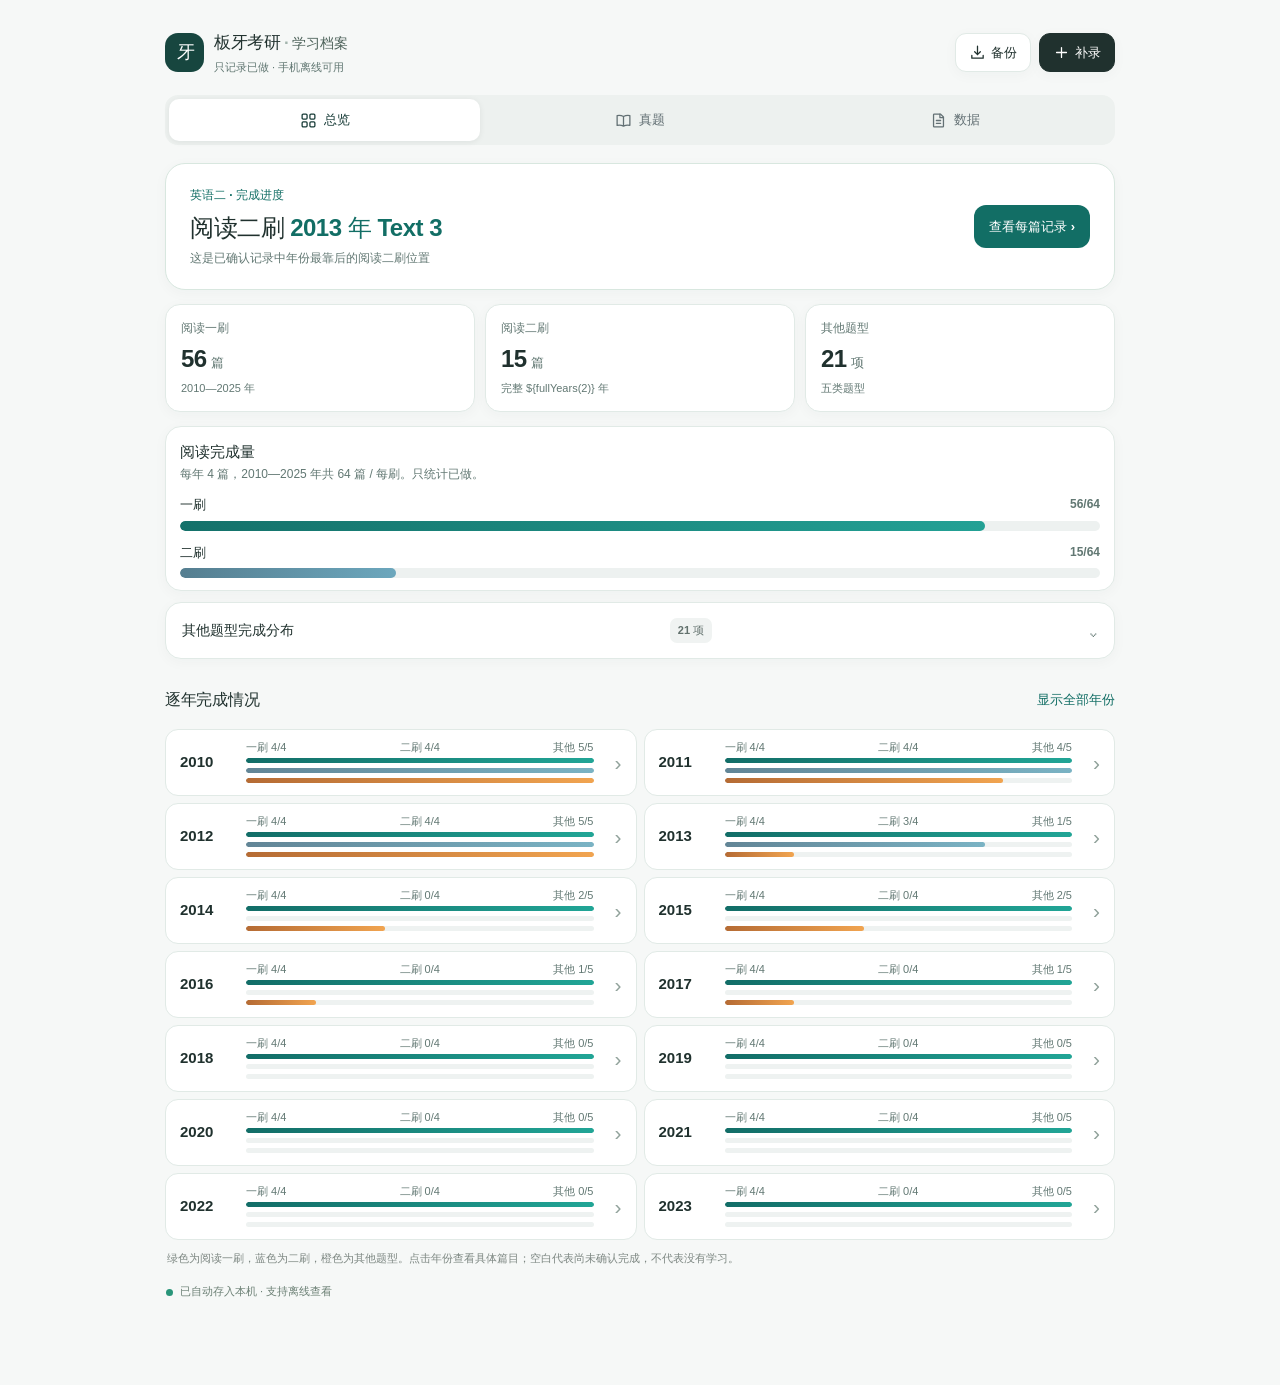
==== commit 04d32c80: "Refine English-II archive: compact mobile UI, year navigation and streamlined logging" ====
--- a/index.html
+++ b/index.html
@@ -75,18 +75,106 @@
 @media (max-width:760px){.hero-panel{grid-template-columns:1fr}.hero-stack{align-self:stretch}.timeline-row{grid-template-columns:54px 1fr}.timeline-meta{grid-column:2/4;text-align:left}.metric-grid,.subgrid{grid-template-columns:repeat(2,minmax(0,1fr))}}
 @media (max-width:430px){.hero-panel{padding:16px 14px;border-radius:20px}.hero-panel h1{font-size:24px}.metric-grid,.subgrid{gap:8px}.metric-card{padding:12px 11px}.timeline-row{padding:11px}.barhead{font-size:12px}}
 
+
+/* Archive v3: mobile-first, compact progress, clear hierarchy */
+:root{--bg:#f6f8f7;--paper:#fff;--ink:#20312e;--sub:#627873;--teal:#126e65;--line:#e1eae6;--shadow:0 3px 14px rgba(25,59,49,.035)}
+body{line-height:1.5}
+.wrap{max-width:990px}
+.hero-panel{grid-template-columns:minmax(0,1fr) auto;align-items:center;background:#fff;border:1px solid #d8e7df;box-shadow:var(--shadow);color:var(--ink);padding:20px 21px;border-radius:20px;gap:18px}
+.hero-panel h1{font-size:24px;line-height:1.35;margin:8px 0 5px;color:var(--ink);letter-spacing:-.5px}
+.hero-panel h1 em{font-style:normal;color:var(--teal)}
+.hero-panel p{color:var(--sub);font-size:12px}
+.hero-eyebrow{font-weight:800;letter-spacing:0;color:var(--teal);font-size:12px;opacity:1}
+.hero-action{display:inline-flex;align-items:center;justify-content:center;gap:4px;padding:11px 15px;border:0;border-radius:12px;color:#fff;background:var(--teal);white-space:nowrap;font-size:13px;font-weight:750;min-height:43px}
+.hero-action:active,.btn:active,.block:active,.typecell:active{transform:scale(.98)}
+.metric-grid{grid-template-columns:repeat(3,minmax(0,1fr));margin-bottom:14px}
+.metric-card{padding:14px 15px;border-radius:15px}
+.metric-label{font-size:12px}
+.metric-value{font-size:24px;letter-spacing:-.6px}
+.metric-foot{font-size:11px;line-height:1.5}
+.timeline{gap:7px}
+.timeline-row{grid-template-columns:54px minmax(0,1fr) 16px;gap:12px;padding:12px 14px;border-radius:13px;min-height:66px;box-shadow:none}
+.timeline-row:hover{border-color:#b6d8cd}
+.timeline-bars{min-width:0;gap:5px}
+.timeline-meta{grid-column:auto;align-self:center;font-size:21px;font-weight:400;color:#91a29b}
+.mini-labels{font-size:11px;gap:5px}
+.mini-track{height:5px}
+.fold-card{padding:0;overflow:hidden}
+.fold-card summary{cursor:pointer;display:flex;gap:10px;align-items:center;justify-content:space-between;padding:15px 16px;font-weight:750;font-size:14px;list-style:none}
+.fold-card summary::-webkit-details-marker{display:none}
+.fold-card summary::after{content:"⌄";font-size:19px;line-height:1;color:var(--sub);transition:transform .15s}
+.fold-card[open] summary::after{transform:rotate(180deg)}
+.fold-body{padding:0 16px 15px}
+.summary-inline{display:flex;align-items:center;gap:12px;flex-wrap:wrap;margin:0 0 12px}
+.summary-inline strong{color:var(--teal);font-size:20px;letter-spacing:-.3px;font-variant-numeric:tabular-nums}
+.summary-inline span{font-size:12px;color:var(--sub)}
+.summary-inline .grow{flex:1}
+.summary-inline .text-btn{white-space:nowrap}
+.pills{overflow-x:auto;flex-wrap:nowrap;padding-bottom:3px;scrollbar-width:none}
+.pills::-webkit-scrollbar{display:none}
+.pill{white-space:nowrap;flex:none;padding:9px 13px}
+.yearlist{gap:10px}
+.yearcard{margin:0!important}
+.yearcard .block,.typecell{transition:background .15s,border-color .15s}
+.yearcard .block:focus-visible,.typecell:focus-visible{outline:3px solid #69b9aa;outline-offset:2px}
+.yearcard .block{height:52px;min-width:0}
+.yearcard .block.done{border-color:#b5d9cf}
+.yearcard .block .tiny{font-size:11px}
+.detail-header{display:flex;align-items:center;justify-content:space-between;gap:12px;margin:7px 0 14px}
+.detail-header h2{font-size:23px;letter-spacing:-.6px;margin:0}
+.year-pager{display:flex;gap:8px}
+.year-pager button{width:41px;height:41px;display:grid;place-items:center;border:1px solid var(--line);border-radius:12px;background:#fff;color:var(--ink);font-size:23px;line-height:1}
+.detail-tags{display:flex;gap:7px;flex-wrap:wrap;margin-bottom:12px}
+.detail-tag{background:#edf4f0;color:#43685c;border-radius:9px;padding:7px 10px;font-size:12px;font-weight:700}
+.third-pass{margin:12px 0}
+.third-pass summary{font-size:13px;color:var(--teal);font-weight:700;cursor:pointer;padding:8px 0}
+.record-preview{padding:11px 13px;background:#edf7f3;color:#31574a;border-radius:12px;margin-bottom:12px;font-size:13px;font-weight:700}
+.extra-details{border-top:1px solid var(--line);margin:15px 0 6px;padding-top:11px}
+.extra-details summary{cursor:pointer;color:var(--teal);font-weight:750;font-size:13px;list-style:initial;min-height:32px}
+.sheet-head{margin-bottom:13px}
+.sheet{box-shadow:0 -8px 30px #0c2d2026}
+.btn.filled{background:var(--teal);border-color:var(--teal)}
+.btn:focus-visible,.icon-btn:focus-visible,.tab:focus-visible{outline:3px solid #78cabb;outline-offset:2px}
+.statusbar{font-size:11px;line-height:1.4}
+@media(min-width:750px){.yearlist{grid-template-columns:repeat(3,minmax(0,1fr))}.hero-panel{padding:22px 24px}.timeline{grid-template-columns:repeat(2,minmax(0,1fr));display:grid}.wrap{padding-bottom:85px}}
+@media(max-width:749px){
+ .wrap{padding-top:14px}
+ .hero-panel{display:flex;align-items:flex-start;flex-direction:column;padding:16px;border-radius:17px;gap:13px;margin-bottom:10px}
+ .hero-panel h1{font-size:22px;line-height:1.4}
+ .hero-action{width:100%;min-height:43px}
+ .metric-grid{grid-template-columns:repeat(3,minmax(0,1fr));gap:7px;margin-bottom:12px}
+ .metric-card{padding:11px 9px;min-width:0}
+ .metric-label{font-size:11px}
+ .metric-value{font-size:22px}
+ .metric-value span{font-size:11px}
+ .metric-foot{font-size:10px;min-height:0;line-height:1.45}
+ .timeline-row{grid-template-columns:48px minmax(0,1fr) 13px;gap:9px;padding:10px 11px;min-height:65px}
+ .timeline-meta{grid-column:auto;font-size:18px}
+ .mini-labels{font-size:10px}
+ .yearlist{grid-template-columns:1fr}
+ .yearcard{padding:13px}
+ .typegrid{grid-template-columns:repeat(3,minmax(0,1fr))}
+ .detail-header h2{font-size:21px}
+ .detail-tags{margin-bottom:11px}
+ .sheet{padding:17px 16px calc(19px + env(safe-area-inset-bottom));max-height:91dvh}
+ .buttons .btn.filled{grid-row:1;grid-column:1/-1}
+ .buttons .btn.danger{grid-column:1}
+}
+@media(max-width:350px){.hero-panel h1{font-size:20px}.metric-value{font-size:19px}.metric-label{font-size:10px}.metric-foot{font-size:9px}.mini-labels{font-size:9px}.tabs{padding-left:8px;padding-right:8px}}
+@media(prefers-reduced-motion:reduce){.fold-card summary::after,.yearcard .block,.typecell{transition:none}}
+
 </style>
 </head>
 <body>
 <script type="application/json" id="seed-data">{"schema": 2, "updatedAt": "2026-11-09T00:00:00+08:00", "items": {"en:reading:2010:1:1": {"type": "reading", "year": 2010, "done": true, "score": null, "minutes": null, "date": null, "note": "", "pass": 1, "text": 1}, "en:reading:2010:1:2": {"type": "reading", "year": 2010, "done": true, "score": null, "minutes": null, "date": null, "note": "", "pass": 1, "text": 2}, "en:reading:2010:1:3": {"type": "reading", "year": 2010, "done": true, "score": null, "minutes": null, "date": null, "note": "", "pass": 1, "text": 3}, "en:reading:2010:1:4": {"type": "reading", "year": 2010, "done": true, "score": null, "minutes": null, "date": null, "note": "", "pass": 1, "text": 4}, "en:reading:2011:1:1": {"type": "reading", "year": 2011, "done": true, "score": null, "minutes": null, "date": null, "note": "", "pass": 1, "text": 1}, "en:reading:2011:1:2": {"type": "reading", "year": 2011, "done": true, "score": null, "minutes": null, "date": null, "note": "", "pass": 1, "text": 2}, "en:reading:2011:1:3": {"type": "reading", "year": 2011, "done": true, "score": null, "minutes": null, "date": null, "note": "", "pass": 1, "text": 3}, "en:reading:2011:1:4": {"type": "reading", "year": 2011, "done": true, "score": null, "minutes": null, "date": null, "note": "", "pass": 1, "text": 4}, "en:reading:2012:1:1": {"type": "reading", "year": 2012, "done": true, "score": null, "minutes": null, "date": null, "note": "", "pass": 1, "text": 1}, "en:reading:2012:1:2": {"type": "reading", "year": 2012, "done": true, "score": null, "minutes": null, "date": null, "note": "", "pass": 1, "text": 2}, "en:reading:2012:1:3": {"type": "reading", "year": 2012, "done": true, "score": null, "minutes": null, "date": null, "note": "", "pass": 1, "text": 3}, "en:reading:2012:1:4": {"type": "reading", "year": 2012, "done": true, "score": null, "minutes": null, "date": null, "note": "", "pass": 1, "text": 4}, "en:reading:2013:1:1": {"type": "reading", "year": 2013, "done": true, "score": null, "minutes": null, "date": null, "note": "", "pass": 1, "text": 1}, "en:reading:2013:1:2": {"type": "reading", "year": 2013, "done": true, "score": null, "minutes": null, "date": null, "note": "", "pass": 1, "text": 2}, "en:reading:2013:1:3": {"type": "reading", "year": 2013, "done": true, "score": null, "minutes": null, "date": null, "note": "", "pass": 1, "text": 3}, "en:reading:2013:1:4": {"type": "reading", "year": 2013, "done": true, "score": null, "minutes": null, "date": null, "note": "", "pass": 1, "text": 4}, "en:reading:2014:1:1": {"type": "reading", "year": 2014, "done": true, "score": null, "minutes": null, "date": null, "note": "", "pass": 1, "text": 1}, "en:reading:2014:1:2": {"type": "reading", "year": 2014, "done": true, "score": null, "minutes": null, "date": null, "note": "", "pass": 1, "text": 2}, "en:reading:2014:1:3": {"type": "reading", "year": 2014, "done": true, "score": null, "minutes": null, "date": null, "note": "", "pass": 1, "text": 3}, "en:reading:2014:1:4": {"type": "reading", "year": 2014, "done": true, "score": null, "minutes": null, "date": null, "note": "", "pass": 1, "text": 4}, "en:reading:2015:1:1": {"type": "reading", "year": 2015, "done": true, "score": null, "minutes": null, "date": null, "note": "", "pass": 1, "text": 1}, "en:reading:2015:1:2": {"type": "reading", "year": 2015, "done": true, "score": null, "minutes": null, "date": null, "note": "", "pass": 1, "text": 2}, "en:reading:2015:1:3": {"type": "reading", "year": 2015, "done": true, "score": null, "minutes": null, "date": null, "note": "", "pass": 1, "text": 3}, "en:reading:2015:1:4": {"type": "reading", "year": 2015, "done": true, "score": null, "minutes": null, "date": null, "note": "", "pass": 1, "text": 4}, "en:reading:2016:1:1": {"type": "reading", "year": 2016, "done": true, "score": null, "minutes": null, "date": null, "note": "", "pass": 1, "text": 1}, "en:reading:2016:1:2": {"type": "reading", "year": 2016, "done": true, "score": null, "minutes": null, "date": null, "note": "", "pass": 1, "text": 2}, "en:reading:2016:1:3": {"type": "reading", "year": 2016, "done": true, "score": null, "minutes": null, "date": null, "note": "", "pass": 1, "text": 3}, "en:reading:2016:1:4": {"type": "reading", "year": 2016, "done": true, "score": null, "minutes": null, "date": null, "note": "", "pass": 1, "text": 4}, "en:reading:2017:1:1": {"type": "reading", "year": 2017, "done": true, "score": null, "minutes": null, "date": null, "note": "", "pass": 1, "text": 1}, "en:reading:2017:1:2": {"type": "reading", "year": 2017, "done": true, "score": null, "minutes": null, "date": null, "note": "", "pass": 1, "text": 2}, "en:reading:2017:1:3": {"type": "reading", "year": 2017, "done": true, "score": null, "minutes": null, "date": null, "note": "", "pass": 1, "text": 3}, "en:reading:2017:1:4": {"type": "reading", "year": 2017, "done": true, "score": null, "minutes": null, "date": null, "note": "", "pass": 1, "text": 4}, "en:reading:2018:1:1": {"type": "reading", "year": 2018, "done": true, "score": null, "minutes": null, "date": null, "note": "", "pass": 1, "text": 1}, "en:reading:2018:1:2": {"type": "reading", "year": 2018, "done": true, "score": null, "minutes": null, "date": null, "note": "", "pass": 1, "text": 2}, "en:reading:2018:1:3": {"type": "reading", "year": 2018, "done": true, "score": null, "minutes": null, "date": null, "note": "", "pass": 1, "text": 3}, "en:reading:2018:1:4": {"type": "reading", "year": 2018, "done": true, "score": null, "minutes": null, "date": null, "note": "", "pass": 1, "text": 4}, "en:reading:2019:1:1": {"type": "reading", "year": 2019, "done": true, "score": null, "minutes": null, "date": null, "note": "", "pass": 1, "text": 1}, "en:reading:2019:1:2": {"type": "reading", "year": 2019, "done": true, "score": null, "minutes": null, "date": null, "note": "", "pass": 1, "text": 2}, "en:reading:2019:1:3": {"type": "reading", "year": 2019, "done": true, "score": null, "minutes": null, "date": null, "note": "", "pass": 1, "text": 3}, "en:reading:2019:1:4": {"type": "reading", "year": 2019, "done": true, "score": null, "minutes": null, "date": null, "note": "", "pass": 1, "text": 4}, "en:reading:2020:1:1": {"type": "reading", "year": 2020, "done": true, "score": null, "minutes": null, "date": null, "note": "", "pass": 1, "text": 1}, "en:reading:2020:1:2": {"type": "reading", "year": 2020, "done": true, "score": null, "minutes": null, "date": null, "note": "", "pass": 1, "text": 2}, "en:reading:2020:1:3": {"type": "reading", "year": 2020, "done": true, "score": null, "minutes": null, "date": null, "note": "", "pass": 1, "text": 3}, "en:reading:2020:1:4": {"type": "reading", "year": 2020, "done": true, "score": null, "minutes": null, "date": null, "note": "", "pass": 1, "text": 4}, "en:reading:2021:1:1": {"type": "reading", "year": 2021, "done": true, "score": null, "minutes": null, "date": null, "note": "", "pass": 1, "text": 1}, "en:reading:2021:1:2": {"type": "reading", "year": 2021, "done": true, "score": null, "minutes": null, "date": null, "note": "", "pass": 1, "text": 2}, "en:reading:2021:1:3": {"type": "reading", "year": 2021, "done": true, "score": null, "minutes": null, "date": null, "note": "", "pass": 1, "text": 3}, "en:reading:2021:1:4": {"type": "reading", "year": 2021, "done": true, "score": null, "minutes": null, "date": null, "note": "", "pass": 1, "text": 4}, "en:reading:2022:1:1": {"type": "reading", "year": 2022, "done": true, "score": null, "minutes": null, "date": null, "note": "", "pass": 1, "text": 1}, "en:reading:2022:1:2": {"type": "reading", "year": 2022, "done": true, "score": null, "minutes": null, "date": null, "note": "", "pass": 1, "text": 2}, "en:reading:2022:1:3": {"type": "reading", "year": 2022, "done": true, "score": null, "minutes": null, "date": null, "note": "", "pass": 1, "text": 3}, "en:reading:2022:1:4": {"type": "reading", "year": 2022, "done": true, "score": null, "minutes": null, "date": null, "note": "", "pass": 1, "text": 4}, "en:reading:2023:1:1": {"type": "reading", "year": 2023, "done": true, "score": null, "minutes": null, "date": null, "note": "", "pass": 1, "text": 1}, "en:reading:2023:1:2": {"type": "reading", "year": 2023, "done": true, "score": null, "minutes": null, "date": null, "note": "", "pass": 1, "text": 2}, "en:reading:2023:1:3": {"type": "reading", "year": 2023, "done": true, "score": null, "minutes": null, "date": null, "note": "", "pass": 1, "text": 3}, "en:reading:2023:1:4": {"type": "reading", "year": 2023, "done": true, "score": null, "minutes": null, "date": null, "note": "", "pass": 1, "text": 4}, "en:reading:2010:2:1": {"type": "reading", "year": 2010, "done": true, "score": null, "minutes": null, "date": null, "note": "", "pass": 2, "text": 1}, "en:reading:2010:2:2": {"type": "reading", "year": 2010, "done": true, "score": null, "minutes": null, "date": null, "note": "", "pass": 2, "text": 2}, "en:reading:2010:2:3": {"type": "reading", "year": 2010, "done": true, "score": null, "minutes": null, "date": null, "note": "", "pass": 2, "text": 3}, "en:reading:2010:2:4": {"type": "reading", "year": 2010, "done": true, "score": null, "minutes": null, "date": null, "note": "", "pass": 2, "text": 4}, "en:reading:2011:2:1": {"type": "reading", "year": 2011, "done": true, "score": null, "minutes": null, "date": null, "note": "", "pass": 2, "text": 1}, "en:reading:2011:2:2": {"type": "reading", "year": 2011, "done": true, "score": null, "minutes": null, "date": null, "note": "", "pass": 2, "text": 2}, "en:reading:2011:2:3": {"type": "reading", "year": 2011, "done": true, "score": null, "minutes": null, "date": null, "note": "", "pass": 2, "text": 3}, "en:reading:2011:2:4": {"type": "reading", "year": 2011, "done": true, "score": 6, "minutes": null, "date": "2026-10-16", "note": "错2题；由每篇5题、总分10分换算", "pass": 2, "text": 4}, "en:reading:2012:2:1": {"type": "reading", "year": 2012, "done": true, "score": 2, "minutes": 40, "date": "2026-10-20", "note": "", "pass": 2, "text": 1}, "en:reading:2012:2:2": {"type": "reading", "year": 2012, "done": true, "score": null, "minutes": 10, "date": "2026-10-21", "note": "", "pass": 2, "text": 2}, "en:reading:2012:2:3": {"type": "reading", "year": 2012, "done": true, "score": 8, "minutes": 20, "date": "2026-10-22", "note": "", "pass": 2, "text": 3}, "en:reading:2012:2:4": {"type": "reading", "year": 2012, "done": true, "score": null, "minutes": null, "date": null, "note": "", "pass": 2, "text": 4}, "en:reading:2013:2:1": {"type": "reading", "year": 2013, "done": true, "score": 10, "minutes": null, "date": null, "note": "", "pass": 2, "text": 1}, "en:reading:2013:2:2": {"type": "reading", "year": 2013, "done": true, "score": 6, "minutes": null, "date": null, "note": "", "pass": 2, "text": 2}, "en:reading:2013:2:3": {"type": "reading", "year": 2013, "done": true, "score": 8, "minutes": null, "date": null, "note": "", "pass": 2, "text": 3}, "en:cloze:2010": {"type": "cloze", "year": 2010, "done": true, "score": 5.5, "minutes": null, "date": null, "note": ""}, "en:cloze:2011": {"type": "cloze", "year": 2011, "done": true, "score": 7.5, "minutes": null, "date": null, "note": ""}, "en:cloze:2012": {"type": "cloze", "year": 2012, "done": true, "score": 5, "minutes": null, "date": null, "note": ""}, "en:cloze:2014": {"type": "cloze", "year": 2014, "done": true, "score": 8.5, "minutes": 17, "date": "2026-10-20", "note": ""}, "en:cloze:2015": {"type": "cloze", "year": 2015, "done": true, "score": 7, "minutes": null, "date": "2026-10-22", "note": ""}, "en:newtype:2010": {"type": "newtype", "year": 2010, "done": true, "score": 6, "minutes": null, "date": null, "note": ""}, "en:newtype:2011": {"type": "newtype", "year": 2011, "done": true, "score": 4, "minutes": null, "date": null, "note": ""}, "en:newtype:2012": {"type": "newtype", "year": 2012, "done": true, "score": null, "minutes": null, "date": null, "note": "完成已确认；历史记录中的错题数有冲突，因此暂不填分"}, "en:newtype:2013": {"type": "newtype", "year": 2013, "done": true, "score": 6, "minutes": null, "date": null, "note": ""}, "en:newtype:2014": {"type": "newtype", "year": 2014, "done": true, "score": 8, "minutes": null, "date": "2026-10-16", "note": ""}, "en:newtype:2015": {"type": "newtype", "year": 2015, "done": true, "score": 10, "minutes": null, "date": null, "note": "5题全对"}, "en:newtype:2016": {"type": "newtype", "year": 2016, "done": true, "score": 10, "minutes": null, "date": null, "note": ""}, "en:newtype:2017": {"type": "newtype", "year": 2017, "done": true, "score": 10, "minutes": null, "date": null, "note": ""}, "en:translation:2010": {"type": "translation", "year": 2010, "done": true, "score": null, "minutes": null, "date": null, "note": ""}, "en:translation:2011": {"type": "translation", "year": 2011, "done": true, "score": null, "minutes": null, "date": null, "note": ""}, "en:translation:2012": {"type": "translation", "year": 2012, "done": true, "score": null, "minutes": 20, "date": "2026-10-22", "note": ""}, "en:small:2010": {"type": "small", "year": 2010, "done": true, "score": null, "minutes": null, "date": null, "note": ""}, "en:small:2011": {"type": "small", "year": 2011, "done": true, "score": null, "minutes": 20, "date": "2026-10-16", "note": ""}, "en:small:2012": {"type": "small", "year": 2012, "done": true, "score": null, "minutes": null, "date": "2026-10-20", "note": ""}, "en:large:2010": {"type": "large", "year": 2010, "done": true, "score": null, "minutes": null, "date": null, "note": ""}, "en:large:2012": {"type": "large", "year": 2012, "done": true, "score": null, "minutes": null, "date": "2026-10-29", "note": "已独立成篇并修改"}}, "meta": {"baseline": "此前聊天中明确确认的已完成进度；不把计划当已完成", "earlierReading": "2005—2009 年阅读练习一刷也做过（不计入英语二年份统计）", "uncertain": "2013年完形等存在相互矛盾的历史信息，暂不计已完成；2013年大作文只确认安排过，未确认实际完成。"}}</script>
 <div class="wrap">
  <header class="top">
-  <div class="brandrow"><div class="brand" aria-hidden="true">牙</div><div><div class="brandname">板牙考研<span class="header-dot">·</span><span class="header-mode">学习档案</span></div><div class="subline">只看已完成 · 可离线使用</div></div></div>
+  <div class="brandrow"><div class="brand" aria-hidden="true">牙</div><div><div class="brandname">板牙考研<span class="header-dot">·</span><span class="header-mode">学习档案</span></div><div class="subline">只记录已做 · 手机离线可用</div></div></div>
   <div class="top-actions"><button class="icon-btn" id="quickBackup" title="下载 JSON 备份文件" aria-label="导出备份文件"><svg viewBox="0 0 24 24" aria-hidden="true"><path d="M12 3v12m-4-4 4 4 4-4M4 16v4h16v-4"/></svg><span>备份</span></button><button class="icon-btn primary" id="addBtn"><svg viewBox="0 0 24 24" aria-hidden="true"><path d="M12 5v14M5 12h14"/></svg><span>补录</span></button></div>
  </header>
  <nav class="tabs" aria-label="页面切换">
   <button class="tab active" data-tab="home"><svg viewBox="0 0 24 24" aria-hidden="true"><rect x="3" y="3" width="7" height="7" rx="1.5"/><rect x="14" y="3" width="7" height="7" rx="1.5"/><rect x="3" y="14" width="7" height="7" rx="1.5"/><rect x="14" y="14" width="7" height="7" rx="1.5"/></svg><span>总览</span></button>
-  <button class="tab" data-tab="english"><svg viewBox="0 0 24 24" aria-hidden="true"><path d="M12 6.4C8.7 4.4 5.8 4.4 3 5v14c3-.8 6-.5 9 1 3-1.5 6-1.8 9-1V5c-2.8-.6-5.7-.6-9 1.4ZM12 6.4V20"/></svg><span>英语二</span></button>
+  <button class="tab" data-tab="english"><svg viewBox="0 0 24 24" aria-hidden="true"><path d="M12 6.4C8.7 4.4 5.8 4.4 3 5v14c3-.8 6-.5 9 1 3-1.5 6-1.8 9-1V5c-2.8-.6-5.7-.6-9 1.4ZM12 6.4V20"/></svg><span>真题</span></button>
   <button class="tab" data-tab="data"><svg viewBox="0 0 24 24" aria-hidden="true"><path d="M6 3h9l4 4v13a1 1 0 0 1-1 1H6a1 1 0 0 1-1-1V4a1 1 0 0 1 1-1Z"/><path d="M14 3v5h5M9 12h6M9 16h6"/></svg><span>数据</span></button>
  </nav>
  <main id="content" aria-live="polite"></main>
@@ -95,13 +183,17 @@
 <div class="overlay" id="overlay" hidden><section class="sheet" role="dialog" aria-modal="true" aria-labelledby="dialogTitle">
  <div class="sheet-head"><h2 id="dialogTitle">记录已完成内容</h2><button class="x" id="closeDlg" aria-label="关闭">×</button></div>
  <form id="recordForm">
-  <div class="rowfields"><div><label class="fieldlabel" for="fYear">真题年份</label><select id="fYear" class="field"></select></div><div><label class="fieldlabel" for="fType">题型</label><select id="fType" class="field"><option value="reading">阅读</option><option value="cloze">完形</option><option value="newtype">新题型</option><option value="translation">翻译</option><option value="small">小作文</option><option value="large">大作文</option></select></div></div>
-  <div class="rowfields" id="readingFields"><div><label class="fieldlabel" for="fPass">第几刷</label><select id="fPass" class="field"><option value="1">一刷</option><option value="2">二刷</option><option value="3">三刷</option></select></div><div><label class="fieldlabel" for="fText">篇号</label><select id="fText" class="field"><option value="1">Text 1</option><option value="2">Text 2</option><option value="3">Text 3</option><option value="4">Text 4</option></select></div></div>
-  <div class="rowfields"><div><label class="fieldlabel" for="fScore">得分（满分 10，可不填）</label><input id="fScore" class="field" type="number" min="0" max="10" step="0.5" inputmode="decimal" placeholder="如 8.5" /></div><div><label class="fieldlabel" for="fMins">实际用时（分钟，可不填）</label><input id="fMins" class="field" type="number" min="1" max="999" inputmode="numeric" placeholder="如 20" /></div></div>
-  <label class="fieldlabel" for="fDate">完成日期（可不填）</label><input id="fDate" class="field" type="date" />
-  <label class="fieldlabel" for="fNote">备注（可不填）</label><textarea id="fNote" class="field" rows="2" placeholder="比如：错2题、翻译不流畅……"></textarea>
-  <div class="buttons"><button type="button" class="btn danger" id="deleteRecord">删除记录</button><span style="flex:1"></span><button type="button" class="btn" id="cancelDlg">取消</button><button type="submit" class="btn filled">保存完成记录</button></div>
- </form>
+   <div id="recordPreview" class="record-preview" aria-live="polite">只记录真正完成的内容</div>
+   <div class="rowfields"><div><label class="fieldlabel" for="fYear">真题年份</label><select id="fYear" class="field"></select></div><div><label class="fieldlabel" for="fType">题型</label><select id="fType" class="field"><option value="reading">阅读</option><option value="cloze">完形</option><option value="newtype">新题型</option><option value="translation">翻译</option><option value="small">小作文</option><option value="large">大作文</option></select></div></div>
+   <div class="rowfields" id="readingFields"><div><label class="fieldlabel" for="fPass">第几刷</label><select id="fPass" class="field"><option value="1">一刷</option><option value="2">二刷</option><option value="3">三刷</option></select></div><div><label class="fieldlabel" for="fText">文章</label><select id="fText" class="field"><option value="1">Text 1</option><option value="2">Text 2</option><option value="3">Text 3</option><option value="4">Text 4</option></select></div></div>
+   <label class="fieldlabel" for="fScore">得分（可不填，满分 10）</label><input id="fScore" class="field" type="number" min="0" max="10" step="0.5" inputmode="decimal" placeholder="没有分数就留空" />
+   <details id="extraDetails" class="extra-details"><summary>用时 / 日期 / 备注（选填）</summary>
+     <label class="fieldlabel" for="fMins">实际用时（分钟）</label><input id="fMins" class="field" type="number" min="1" max="999" inputmode="numeric" placeholder="如 20" />
+     <label class="fieldlabel" for="fDate">完成日期</label><input id="fDate" class="field" type="date" />
+     <label class="fieldlabel" for="fNote">备注</label><textarea id="fNote" class="field" rows="2" placeholder="如：错 2 题、长难句卡住"></textarea>
+   </details>
+   <div class="buttons"><button type="button" class="btn danger" id="deleteRecord">删除记录</button><span style="flex:1"></span><button type="button" class="btn" id="cancelDlg">取消</button><button type="submit" class="btn filled" id="submitRecord">标记已完成</button></div>
+  </form>
 </section></div>
 <input type="file" id="importFile" accept="application/json,text/html,.json,.html,.htm" hidden />
 <script>
@@ -127,7 +219,7 @@
 
 function makeKey(t,y,p,tx){return t==='reading'?`en:reading:${y}:${p}:${tx}`:`en:${t}:${y}`}
 try{let saved=localStorage.getItem(KEY);state=saved?validate(JSON.parse(saved)):validate(initial)}catch(e){state=validate(initial);storageOK=false;}
-let activeTab='home',readMode='2',showAll=false,focusedYear=null,editingKey=null,toastTimer=null;
+let activeTab='home',readMode='2',showAll=false,homeAllYears=false,focusedYear=null,detailOrigin='home',editingKey=null,toastTimer=null,lastDialogTrigger=null;
 function store(){state.updatedAt=new Date().toISOString();try{localStorage.setItem(KEY,JSON.stringify(state));storageOK=true}catch(e){storageOK=false}render();toast(storageOK?'已记录在本机':'浏览器未开放本机存储，请导出网页副本保存')}
 function toast(msg){document.querySelector('.toast')?.remove();let d=document.createElement('div');d.className='toast';d.textContent=msg;document.body.append(d);clearTimeout(toastTimer);toastTimer=setTimeout(()=>d.remove(),2600)}
 function record(t,y,p,tx){return state.items[makeKey(t,y,p,tx)]}
@@ -137,7 +229,7 @@
 function scoreTxt(r){return r&&r.score!==null?`${r.score}/10`:'✓'}
 function section(text,side=''){return `<div class="sectiontitle"><h2>${text}</h2>${side?`<small>${side}</small>`:''}</div>`}
 function stat(label,num,unit,foot){return `<div class="stat"><div class="statlabel">${label}</div><div class="statval">${num}<span>${unit}</span></div><div class="statfoot">${foot}</div></div>`}
-function firstUnconfirmed(){for(const y of YEARS){for(let i=1;i<=4;i++)if(!done('reading',y,2,i))return `${y} 年 Text ${i}`;}return '暂无缺口'}
+
 function progressLimit(){const rs=Object.values(state.items).filter(r=>r.type==='reading'&&r.pass===2);if(!rs.length)return '尚无二刷完成记录';rs.sort((a,b)=>b.year-a.year||b.text-a.text);let newest=rs[0];return `${newest.year} 年 Text ${newest.text}`}
 function scoreList(filterFn){return Object.values(state.items).filter(r=>r.score!==null&&(!filterFn||filterFn(r))).map(r=>Number(r.score)).filter(Number.isFinite)}
 function averageScore(filterFn){const arr=scoreList(filterFn);return arr.length?(arr.reduce((a,b)=>a+b,0)/arr.length).toFixed(1):'—'}
@@ -146,48 +238,82 @@
 function fullYears(pass){return YEARS.filter(y=>yearReadingCount(y,pass)===4).length}
 function metric(label,value,unit='',foot=''){return `<div class="metric-card"><div class="metric-label">${label}</div><div class="metric-value">${value}${unit?`<span>${unit}</span>`:''}</div><div class="metric-foot">${foot}</div></div>`}
 function barRow(label,done,total,meta='',tone=''){const pct=total?Math.max(0,Math.min(100,done/total*100)):0;return `<div class="barrow"><div class="barhead"><span>${label}</span><strong>${done}/${total}</strong></div><div class="bar ${tone}"><i style="width:${pct}%"></i></div>${meta?`<div class="barfoot">${meta}</div>`:''}</div>`}
-function yearTimelineRow(y){const a=yearReadingCount(y,1),b=yearReadingCount(y,2),c=yearOtherCount(y);return `<button class="timeline-row" data-year="${y}"><div class="timeline-year">${y}</div><div class="timeline-bars"><div class="mini-labels"><span>一刷 ${a}/4</span><span>二刷 ${b}/4</span><span>其他 ${c}/5</span></div><div class="mini-track"><i style="width:${a/4*100}%"></i></div><div class="mini-track slate"><i style="width:${b/4*100}%"></i></div><div class="mini-track orange"><i style="width:${c/5*100}%"></i></div></div><div class="timeline-meta">点击查看详情</div></button>`}
+function yearTimelineRow(y){const a=yearReadingCount(y,1),b=yearReadingCount(y,2),c=yearOtherCount(y);return `<button class="timeline-row" type="button" data-year="${y}" aria-label="查看${y}年记录，一刷${a}篇，二刷${b}篇，其他${c}项"><div class="timeline-year">${y}</div><div class="timeline-bars"><div class="mini-labels"><span>一刷 ${a}/4</span><span>二刷 ${b}/4</span><span>其他 ${c}/5</span></div><div class="mini-track"><i style="width:${a/4*100}%"></i></div><div class="mini-track slate"><i style="width:${b/4*100}%"></i></div><div class="mini-track orange"><i style="width:${c/5*100}%"></i></div></div><span class="timeline-meta" aria-hidden="true">›</span></button>`}
 function home(){
- const total=Object.keys(state.items).length, other=TYPES.reduce((sum,[t])=>sum+count(t),0), read1=rcount(1), read2=rcount(2), read3=rcount(3);
- const scored=scoreList(), yspan=YEARS.filter(y=>yearReadingCount(y,1)).length?`${YEARS.filter(y=>yearReadingCount(y,1))[0]}—${YEARS.filter(y=>yearReadingCount(y,1)).slice(-1)[0]}`:'暂无记录';
+ const total=Object.keys(state.items).length,other=TYPES.reduce((sum,[t])=>sum+count(t),0),read1=rcount(1),read2=rcount(2),read3=rcount(3);
+ const populated=YEARS.filter(y=>yearReadingCount(y,1)+yearReadingCount(y,2)+yearReadingCount(y,3)+yearOtherCount(y)>0);
+ const displayed=homeAllYears?YEARS:populated;
  return `
- <div class="hero-panel"><div><div class="hero-eyebrow">板牙考研 · 英语二学习档案</div><h1>${total} 条已完成记录</h1><p>只保留你已经做完的英语内容。没有每日任务，打开就知道做到哪里了。</p></div><div class="hero-stack"><div class="hero-chip"><strong>最新二刷</strong>${escapeHTML(progressLimit())}</div><div class="hero-chip soft"><strong>下一处缺口</strong>${escapeHTML(firstUnconfirmed())}</div></div></div>
- <div class="metric-grid">${metric('阅读一刷',read1,'篇',yspan)}${metric('阅读二刷',read2,'篇','完整年份 '+fullYears(2)+' 个')}${metric('其他题型',other,'项','完形 · 新题型 · 翻译 · 写作')}${metric('已记录得分均值',averageScore(),' /10',scored.length?`${scored.length} 条带分数记录`:'暂无分数记录')}</div>
- ${section('英语进度可视化','总览')}
- <div class="viz-grid"><div class="card chart-card"><div class="chart-title">阅读刷题进度</div><div class="chart-sub">以 2010—2025 年英语二真题为主，阅读按每年 4 篇统计。</div>${barRow('阅读一刷',read1,YEARS.length*4,'已做年份跨度：'+yspan)}${barRow('阅读二刷',read2,YEARS.length*4,'最新：'+progressLimit(),'slate')}${barRow('阅读三刷',read3,YEARS.length*4,read3?'已开始三刷':'暂未记录三刷','violet')}</div><div class="card chart-card"><div class="chart-title">题型覆盖情况</div><div class="chart-sub">其他题型按年份记录，一年最多 5 项。</div>${TYPES.map(([t,name],i)=>barRow(name,count(t),YEARS.length,name+' 已记录 '+count(t)+' 年',i%2?'orange':'' )).join('')}</div></div>
- ${section('逐年完成情况','点击年份查看详情 / 补录')}
- <div class="timeline">${YEARS.map(yearTimelineRow).join('')}</div>
- <div class="notice">已预置的是此前聊天里明确确认过的完成情况。没有确认完成的内容，不会被自动算进去。</div>`}
+ <section class="hero-panel" aria-label="当前已完成进度"><div><div class="hero-eyebrow">英语二 · 完成进度</div><h1>阅读二刷 <em>${escapeHTML(progressLimit())}</em></h1><p>这是已确认记录中年份最靠后的阅读二刷位置</p></div><button class="hero-action" type="button" data-goto="english">查看每篇记录 <span aria-hidden="true">›</span></button></section>
+ <div class="metric-grid">${metric('阅读一刷',read1,'篇','2010—2025 年') }${metric('阅读二刷',read2,'篇','完整 ${fullYears(2)} 年')}${metric('其他题型',other,'项','五类题型')}</div>
+ <div class="card chart-card"><div class="chart-title">阅读完成量</div><div class="chart-sub">每年 4 篇，2010—2025 年共 64 篇 / 每刷。只统计已做。</div>${barRow('一刷',read1,YEARS.length*4)}${barRow('二刷',read2,YEARS.length*4,'','slate')}${read3?barRow('三刷',read3,YEARS.length*4,'','violet'):''}</div>
+ <details class="card fold-card"><summary>其他题型完成分布 <span class="tag">${other} 项</span></summary><div class="fold-body">${TYPES.map(([t,name],i)=>barRow(name,count(t),YEARS.length,'',i%2?'orange':'')).join('')}</div></details>
+ <div class="sectiontitle"><h2>逐年完成情况</h2><button class="linkbtn" id="homeAllYears">${homeAllYears?'只看有记录年份':'显示全部年份'}</button></div>
+ <div class="timeline">${displayed.map(yearTimelineRow).join('')}</div>
+ <p class="footnote">绿色为阅读一刷，蓝色为二刷，橙色为其他题型。点击年份查看具体篇目；空白代表尚未确认完成，不代表没有学习。</p>`
+}
 function readingCard(y,p){let n=yearReadingCount(y,p), avg=averageScore(r=>r.type==='reading'&&r.year===y&&r.pass===p);return `<div class="yearcard"><div class="line"><span class="year">${y} · 阅读${p}刷</span><span class="yearmeta">${n}/4 篇</span></div><div class="card-progress"><div class="bar ${p===2?'slate':p===3?'violet':''}"><i style="width:${n/4*100}%"></i></div><div class="tiny-note" style="margin-top:6px">${avg!=='—'?'已记录均分 '+avg+'/10':'暂无分数均值'}</div></div><div class="blocks">${Array.from({length:4},(_,i)=>{let tx=i+1,r=record('reading',y,p,tx);return `<button class="block ${r?'done':''}" data-edit="${makeKey('reading',y,p,tx)}"><span>T${tx}</span><span class="tiny">${r?(r.score!==null?r.score+'/10':'已做'):'＋'}</span></button>`}).join('')}</div></div>`}
-function yearDetail(y){const typeDone=yearOtherCount(y), scored=averageScore(r=>r.year===y);return `${section(`${y} 年 · 完成记录`)}<div class="backline"><button class="text-btn" data-back-year>← 返回年份列表</button><div class="tiny-note">点击方格可补录、修改、删除</div></div><div class="subgrid">${metric('阅读一刷',yearReadingCount(y,1),' /4','按篇记录')}${metric('阅读二刷',yearReadingCount(y,2),' /4','按篇记录')}${metric('阅读三刷',yearReadingCount(y,3),' /4','如有可继续补录')}${metric('其他题型',typeDone,' /5',scored!=='—'?'本年均分 '+scored+'/10':'本年暂无分数均值')}</div><div class="yearlist">${readingCard(y,1)}${readingCard(y,2)}${readingCard(y,3)}</div>${section('其他题型')}<div class="card typecard"><div class="typegrid">${TYPES.map(([t,name])=>{let r=record(t,y);return `<button class="typecell ${r?'done':''}" data-edit="${makeKey(t,y)}"><span>${name}</span><span class="value">${r?scoreTxt(r):'＋'}</span></button>`}).join('')}</div></div>`}
+function yearDetail(y){
+ const typeDone=yearOtherCount(y);
+ return `<div class="backline"><button class="text-btn" type="button" data-back-year>← 返回${detailOrigin==='home'?'总览':'真题'}</button><span class="tiny-note">点击已做或空白格编辑</span></div>
+ <div class="detail-header"><h2>${y} 年真题</h2><div class="year-pager"><button type="button" data-switch-year="${y-1}" ${y===YEARS[0]?'disabled':''} aria-label="上一年">‹</button><button type="button" data-switch-year="${y+1}" ${y===YEARS[YEARS.length-1]?'disabled':''} aria-label="下一年">›</button></div></div>
+ <div class="detail-tags"><span class="detail-tag">一刷 ${yearReadingCount(y,1)}/4</span><span class="detail-tag">二刷 ${yearReadingCount(y,2)}/4</span><span class="detail-tag">其他 ${typeDone}/5</span></div>
+ <div class="yearlist">${readingCard(y,1)}${readingCard(y,2)}</div>
+ <details class="third-pass" ${yearReadingCount(y,3)?'open':''}><summary>三刷记录（需要时展开）</summary>${readingCard(y,3)}</details>
+ ${section('其他题型','点击方格补录或修改')}
+ <div class="card typecard"><div class="typegrid">${TYPES.map(([t,name])=>{let r=record(t,y);return `<button class="typecell ${r?'done':''}" data-edit="${makeKey(t,y)}" aria-label="${y}年${name}：${r?scoreTxt(r):'未记录'}"><span>${name}</span><span class="value">${r?scoreTxt(r):'＋'}</span></button>`}).join('')}</div></div>`
+}
 function english(){
  if(focusedYear!==null)return yearDetail(focusedYear);
  const readable=readMode==='other'?'其他题型':`阅读${readMode}刷`;
  const old=readMode==='other'?YEARS.filter(y=>TYPES.some(([t])=>done(t,y))):YEARS.filter(y=>Array.from({length:4},(_,i)=>done('reading',y,Number(readMode),i+1)).some(Boolean));
  const shown=showAll?YEARS:old;
  const totalCount=readMode==='other'?TYPES.reduce((n,[t])=>n+count(t),0):rcount(Number(readMode));
+ const possible=readMode==='other'?YEARS.length*5:YEARS.length*4;
  const scoreAvg=readMode==='other'?averageScore(r=>r.type!=='reading'):averageScore(r=>r.type==='reading'&&r.pass===Number(readMode));
- const totalPossible=readMode==='other'?YEARS.length*5:YEARS.length*4;
- const coverage=readMode==='other'?Math.round(totalCount/totalPossible*100):Math.round(totalCount/totalPossible*100);
- const focusNote=readMode==='other'?'按年记录各题型是否完成':'按篇记录阅读真题完成情况';
- return `${section('英语二 · 完成记录')}<p class="intro">现在只保留英语二。点击已完成格子可以查看得分、修改记录；点「＋」继续补录。</p>
- <div class="pills"><button class="pill ${readMode==='2'?'active':''}" data-read="2">阅读二刷</button><button class="pill ${readMode==='1'?'active':''}" data-read="1">阅读一刷</button><button class="pill ${readMode==='3'?'active':''}" data-read="3">阅读三刷</button><button class="pill ${readMode==='other'?'active':''}" data-read="other">其他题型</button></div>
- <div class="metric-grid">${metric(readable,totalCount,'条',focusNote)}${metric('覆盖率',coverage,'%',showAll?'当前显示全部年份':'当前默认只看有记录年份')}${metric('已记录均分',scoreAvg,' /10',scoreAvg==='—'?'暂无带分数记录':'仅统计已填写分数的记录')}${metric('完整年份',readMode==='other'?YEARS.filter(y=>yearOtherCount(y)===5).length:fullYears(Number(readMode)),'个',readMode==='other'?'5 项齐全算完整':'4 篇齐全算完整')}</div>
- <div class="card chart-card"><div class="line" style="align-items:flex-start"><div><div class="chart-title">${readable} 进度图</div><div class="chart-sub">${showAll?'当前显示全部年份':'默认只显示有记录年份'} · ${focusNote}</div></div><button class="linkbtn" id="allYears">${showAll?'只看有记录年份':'显示全部年份'}</button></div>${readMode==='other'?TYPES.map(([t,name],i)=>barRow(name,count(t),YEARS.length,name+' 已记录 '+count(t)+' 年',i%2?'orange':'' )).join(''):shown.map(y=>barRow(`${y} 年`,yearReadingCount(y,Number(readMode)),4,averageScore(r=>r.type==='reading'&&r.year===y&&r.pass===Number(readMode))!=='—'?`均分 ${averageScore(r=>r.type==='reading'&&r.year===y&&r.pass===Number(readMode))}/10`:'未记录分数',readMode==='2'?'slate':readMode==='3'?'violet':'' )).join('')}</div>
- ${readMode==='other'?`<div class="type-summary stack">${shown.map(y=>`<div class="card typecard" style="margin:0"><div class="line"><span class="year">${y}</span><span class="yearmeta">${yearOtherCount(y)}/5 项</span></div><div class="typegrid">${TYPES.map(([t,name])=>{let r=record(t,y);return `<button class="typecell ${r?'done':''}" data-edit="${makeKey(t,y)}"><span>${name}</span><span class="value">${r?scoreTxt(r):'＋'}</span></button>`}).join('')}</div></div>`).join('')}</div>`:`<div class="yearlist">${shown.map(y=>readingCard(y,Number(readMode))).join('')}</div>`}
- ${shown.length?'':`<div class="empty cardlike">这里还没有记录。点击右上角「补录」添加已做内容。</div>`}
- <p class="footnote">2005—2009 年的早期阅读练习也做过一刷，未混入 2010 年起的英语二统计。未记录得分不代表零分。</p>`}
+ return `${section('真题完成记录','只记录已做过的题')}
+ <div class="pills"><button class="pill ${readMode==='2'?'active':''}" data-read="2">阅读二刷</button><button class="pill ${readMode==='1'?'active':''}" data-read="1">阅读一刷</button><button class="pill ${readMode==='other'?'active':''}" data-read="other">其他题型</button><button class="pill ${readMode==='3'?'active':''}" data-read="3">阅读三刷</button></div>
+ <div class="summary-inline"><strong>${totalCount}<span> / ${possible}</span></strong><span>${readable}已记录${totalCount}${readMode==='other'?'项':'篇'}</span><span class="grow"></span><span>${scoreAvg==='—'?'未填得分':'已填得分均值 '+scoreAvg+'/10'}</span></div>
+ <div class="sectiontitle"><h2>按年份查看</h2><button id="allYears" class="linkbtn">${showAll?'只看有记录年份':'显示全部年份'}</button></div>
+ ${readMode==='other'?`<div class="type-summary stack">${shown.map(y=>`<div class="card typecard" style="margin:0"><div class="line"><span class="year">${y}</span><span class="yearmeta">${yearOtherCount(y)}/5 项</span></div><div class="typegrid">${TYPES.map(([t,name])=>{let r=record(t,y);return `<button class="typecell ${r?'done':''}" data-edit="${makeKey(t,y)}" aria-label="${y}年${name}"><span>${name}</span><span class="value">${r?scoreTxt(r):'＋'}</span></button>`}).join('')}</div></div>`).join('')}</div>`:`<div class="yearlist">${shown.map(y=>readingCard(y,Number(readMode))).join('')}</div>`}
+ ${shown.length?'':`<div class="empty cardlike">此分类暂无确认完成的记录。点击右上角「补录」，或展开全部年份。</div>`}
+ <details class="card fold-card" style="margin-top:13px"><summary>查看按年完成量图表</summary><div class="fold-body">${readMode==='other'?TYPES.map(([t,name],i)=>barRow(name,count(t),YEARS.length,'',i%2?'orange':'')).join(''):YEARS.filter(y=>showAll||yearReadingCount(y,Number(readMode))>0).map(y=>barRow(y+' 年',yearReadingCount(y,Number(readMode)),4,'',readMode==='2'?'slate':readMode==='3'?'violet':'')).join('')}</div></details>
+ <p class="footnote">2005—2009 年早期阅读练习另有记录，不算入 2010—2025 年英语二统计。未填写分数不等于零分。</p>`
+}
 function dataPage(){const n=Object.keys(state.items).length;return `${section('备份与恢复')}
 <div class="save-hero"><h3>把英语进度存成文件</h3><p>已经有 <strong>${n}</strong> 条英语完成记录。网页会在本机自动保存，联网可接收已发布的新英语记录；本机补录不会自动上传，清理数据或换手机前请备份。</p><button class="btn filled backup-main" id="saveJSON">↓ 导出备份文件（JSON）</button><div class="backup-secondary"><button class="btn" id="loadJSON">↑ 导入备份</button><button class="btn" id="saveHTML">↓ 导出离线网页</button></div><div class="backup-advice">JSON：用于换手机、恢复和继续补录。<br>HTML：把此刻的全部英语记录打包成一个独立网页。</div></div>
 ${section('当前数据')}<div class="card"><div class="line"><span class="maintext">英语二学习档案</span><span class="tag green">无需服务器</span></div><div class="hint" style="margin-top:8px">${n} 条英语记录</div><div class="statusbar"><span class="dot"></span>${storageOK?'本机自动保存正常':'自动保存不可用，补录后请导出文件'}</div></div>
 ${section('使用说明')}<div class="card"><div class="hint">手机上点击「导出备份文件」，会下载一个 .json 文件，通常在系统「下载」目录。需要恢复时，重新打开网页，进入「数据」→「导入备份」选择文件即可。支持导入本工具以前导出的 JSON 文件或完整 HTML 网页副本。</div></div>
 <details class="danger-zone"><summary class="text-btn">更多操作与数据说明</summary><div style="margin-top:13px"><div class="notice">${escapeHTML(state.meta.baseline||'')}${state.meta.uncertain?'<div style="margin-top:5px">'+escapeHTML(state.meta.uncertain)+'</div>':''}</div><button class="btn danger full" id="resetData" style="margin-top:12px">恢复本文件的初始记录</button><p class="footnote">此操作会清除在当前浏览器中后续补录的修改，执行前请先备份。</p></div></details>
 <p class="footnote">没有账号和服务器。联网时会获取已发布的英语进度更新，但不会上传手机本地记录。备份只保存在你选择的位置，勿分享含私人备注的文件。</p>`}
-function render(){document.querySelectorAll('.tab').forEach(b=>{let a=b.dataset.tab===activeTab;b.classList.toggle('active',a);b.setAttribute('aria-selected',a?'true':'false')});const views={home,english,data:dataPage};if(!views[activeTab])activeTab='home';$('content').innerHTML=views[activeTab]();$('statusText').textContent=storageOK?'本地保存 · 联网检查新记录 · 可离线使用':'离线运行 · 请用「导出完整网页副本」保存修改';}
-function goto(tab){activeTab=tab;render();window.scrollTo({top:0,behavior:'smooth'})}
-function openDialog(k){editingKey=k||null;let r=k?state.items[k]:null;$('dialogTitle').textContent=r?'编辑已完成记录':'补录已完成内容';const md=k?.match(/^en:(reading|cloze|newtype|translation|small|large):(\d{4})(?::([123]):([1-4]))?$/);$('fYear').value=String(md?md[2]:2013);$('fType').value=md?md[1]:'reading';$('fPass').value=md&&md[3]?md[3]:'2';$('fText').value=md&&md[4]?md[4]:'1';$('fScore').value=r&&r.score!==null?r.score:'';$('fMins').value=r&&r.minutes!==null?r.minutes:'';$('fDate').value=r?.date||'';$('fNote').value=r?.note||'';$('deleteRecord').classList.toggle('hidden',!r);toggleReadFields();$('overlay').hidden=false;document.body.style.overflow='hidden'}
+function render(){document.querySelectorAll('.tab').forEach(b=>{let a=b.dataset.tab===activeTab;b.classList.toggle('active',a);b.setAttribute('aria-current',a?'page':'false')});const views={home,english,data:dataPage};if(!views[activeTab])activeTab='home';$('content').innerHTML=views[activeTab]();$('statusText').textContent=storageOK?'已自动存入本机 · 支持离线查看':'本机保存受限 · 请导出备份';}
+function pushRoute(){try{history.pushState({banya:true,tab:activeTab,year:focusedYear,origin:detailOrigin},'',location.pathname+location.search+'#'+(focusedYear===null?activeTab:'year-'+focusedYear))}catch(_){}}
+function goto(tab){activeTab=tab;focusedYear=null;pushRoute();render();window.scrollTo({top:0,behavior:'instant'})}
+function openYear(y){detailOrigin=activeTab;focusedYear=y;activeTab='english';pushRoute();render();window.scrollTo({top:0,behavior:'instant'})}
+function switchYear(y){if(!YEARS.includes(y))return;focusedYear=y;activeTab='english';pushRoute();render();window.scrollTo({top:0,behavior:'instant'})}
+window.addEventListener('popstate',e=>{if(!e.state?.banya)return;activeTab=e.state.tab||'home';focusedYear=e.state.year??null;detailOrigin=e.state.origin||'home';render();window.scrollTo(0,0)});
+
+function openDialog(k){
+ lastDialogTrigger=document.activeElement;editingKey=k||null;
+ const r=k?state.items[k]:null,md=k?.match(/^en:(reading|cloze|newtype|translation|small|large):(\d{4})(?::([123]):([1-4]))?$/);
+ const latest=Object.values(state.items).filter(v=>v.type==='reading'&&v.pass===2).sort((a,b)=>b.year-a.year||b.text-a.text)[0];
+ $('dialogTitle').textContent=r?'编辑完成记录':'补录已做内容';
+ $('fYear').value=String(md?md[2]:(focusedYear??latest?.year??2013));
+ $('fType').value=md?md[1]:(readMode==='other'?'cloze':'reading');
+ $('fPass').value=md&&md[3]?md[3]:/^[123]$/.test(readMode)?readMode:'2';
+ $('fText').value=md&&md[4]?md[4]:'1';
+ $('fScore').value=r&&r.score!==null?r.score:'';
+ $('fMins').value=r&&r.minutes!==null?r.minutes:'';
+ $('fDate').value=r?.date||'';$('fNote').value=r?.note||'';
+ $('recordPreview').textContent=r?'这条内容已完成，可修改分数或备注':'确认做完后点「标记已完成」，不必填写分数';
+ $('submitRecord').textContent=r?'保存修改':'标记已完成';
+ $('deleteRecord').classList.toggle('hidden',!r);
+ $('extraDetails').open=Boolean(r&&(r.minutes!==null||r.date||r.note));
+ toggleReadFields();$('overlay').hidden=false;document.body.style.overflow='hidden';
+}
 function toggleReadFields(){$('readingFields').classList.toggle('hidden',$('fType').value!=='reading')}
-function closeDialog(){$('overlay').hidden=true;document.body.style.overflow=''}
+function closeDialog(){$('overlay').hidden=true;document.body.style.overflow='';if(lastDialogTrigger?.isConnected)lastDialogTrigger.focus({preventScroll:true});lastDialogTrigger=null}
+
 function download(name,body,type){let blob=new Blob([body],{type});const url=URL.createObjectURL(blob),a=document.createElement('a');a.href=url;a.download=name;document.body.append(a);a.click();a.remove();setTimeout(()=>URL.revokeObjectURL(url),30000)}
 function snapshot(){const c=document.documentElement.cloneNode(true);c.setAttribute('data-archive-id','snapshot-'+Date.now().toString(36)+'-'+Math.random().toString(36).slice(2,8));c.querySelector('#seed-data').textContent=JSON.stringify(state).replace(/</g,String.fromCharCode(92)+'u003c');const overlay=c.querySelector('#overlay');overlay.setAttribute('hidden','');c.querySelector('body').style.overflow='';c.querySelector('#content').innerHTML='';c.querySelector('#importFile').value='';return '<!doctype html>\n'+c.outerHTML}
 function dateSlug(){const d=new Date();return `${d.getFullYear()}${String(d.getMonth()+1).padStart(2,'0')}${String(d.getDate()).padStart(2,'0')}-${String(d.getHours()).padStart(2,'0')}${String(d.getMinutes()).padStart(2,'0')}`}
@@ -196,9 +322,9 @@
 for(let y=2005;y<=2026;y++){let o=document.createElement('option');o.value=y;o.textContent=y;$('fYear').append(o)}
 document.querySelectorAll('.tab').forEach(b=>b.addEventListener('click',()=>goto(b.dataset.tab)));
 $('addBtn').addEventListener('click',()=>openDialog(null));$('quickBackup').addEventListener('click',exportJSON);$('closeDlg').addEventListener('click',closeDialog);$('cancelDlg').addEventListener('click',closeDialog);$('overlay').addEventListener('click',e=>{if(e.target===$('overlay'))closeDialog()});document.addEventListener('keydown',e=>{if(e.key==='Escape')closeDialog()});$('fType').addEventListener('change',toggleReadFields);
-$('recordForm').addEventListener('submit',e=>{e.preventDefault();const t=$('fType').value,y=Number($('fYear').value),p=Number($('fPass').value),tx=Number($('fText').value),k=makeKey(t,y,p,tx);let sc=$('fScore').value.trim(),mins=$('fMins').value.trim();if(sc!==''&&(!Number.isFinite(Number(sc))||Number(sc)<0||Number(sc)>10)){toast('得分只能是 0—10');return}if(mins!==''&&(Number(mins)<1||Number(mins)>999)){toast('用时只能填 1—999 分钟');return}let val={type:t,year:y,done:true,score:sc===''?null:Number(sc),minutes:mins===''?null:Number(mins),date:$('fDate').value||null,note:$('fNote').value.trim().slice(0,1500)};if(t==='reading'){val.pass=p;val.text=tx}if(editingKey&&editingKey!==k)delete state.items[editingKey];state.items[k]=val;closeDialog();store()});
+$('recordForm').addEventListener('submit',e=>{e.preventDefault();const t=$('fType').value,y=Number($('fYear').value),p=Number($('fPass').value),tx=Number($('fText').value),k=makeKey(t,y,p,tx);let sc=$('fScore').value.trim(),mins=$('fMins').value.trim();if(sc!==''&&(!Number.isFinite(Number(sc))||Number(sc)<0||Number(sc)>10)){toast('得分只能是 0—10');return}if(mins!==''&&(Number(mins)<1||Number(mins)>999)){toast('用时只能填 1—999 分钟');return}let val={type:t,year:y,done:true,score:sc===''?null:Number(sc),minutes:mins===''?null:Number(mins),date:$('fDate').value||null,note:$('fNote').value.trim().slice(0,1500)};if(t==='reading'){val.pass=p;val.text=tx}if(state.items[k]&&k!==editingKey&&!confirm('这个年份和题型已经有一条记录，确定覆盖吗？'))return;if(editingKey&&editingKey!==k)delete state.items[editingKey];state.items[k]=val;closeDialog();store()});
 $('deleteRecord').addEventListener('click',()=>{if(!editingKey)return;if(!confirm('确定删除这条完成记录？'))return;delete state.items[editingKey];closeDialog();store()});
-$('content').addEventListener('click',e=>{let target=e.target.closest('[data-edit], [data-goto], [data-read], [data-year], [data-back-year], #allYears, #saveHTML, #saveJSON, #loadJSON, #resetData');if(!target)return;if(target.dataset.edit){openDialog(target.dataset.edit)}else if(target.dataset.goto){goto(target.dataset.goto)}else if(target.dataset.read){focusedYear=null;readMode=target.dataset.read;showAll=false;render()}else if(target.dataset.year){focusedYear=Number(target.dataset.year);goto('english')}else if(target.hasAttribute('data-back-year')){focusedYear=null;readMode='2';showAll=false;render()}else if(target.id==='allYears'){showAll=!showAll;render()}else if(target.id==='saveHTML'){exportHTML()}else if(target.id==='saveJSON'){exportJSON()}else if(target.id==='loadJSON'){$('importFile').click()}else if(target.id==='resetData'){if(confirm('确定恢复最初整理的学习档案？这会覆盖当前补录的数据。建议先导出备份。')){state=validate(initial);store();toast('已恢复初始档案')}}});
+$('content').addEventListener('click',e=>{let target=e.target.closest('[data-edit], [data-goto], [data-read], [data-year], [data-back-year], [data-switch-year], #homeAllYears, #allYears, #saveHTML, #saveJSON, #loadJSON, #resetData');if(!target)return;if(target.dataset.edit){openDialog(target.dataset.edit)}else if(target.dataset.goto){goto(target.dataset.goto)}else if(target.dataset.read){focusedYear=null;readMode=target.dataset.read;showAll=false;render()}else if(target.dataset.year){openYear(Number(target.dataset.year))}else if(target.dataset.switchYear){switchYear(Number(target.dataset.switchYear))}else if(target.hasAttribute('data-back-year')){history.back()}else if(target.id==='homeAllYears'){homeAllYears=!homeAllYears;render()}else if(target.id==='allYears'){showAll=!showAll;render()}else if(target.id==='saveHTML'){exportHTML()}else if(target.id==='saveJSON'){exportJSON()}else if(target.id==='loadJSON'){$('importFile').click()}else if(target.id==='resetData'){if(confirm('确定恢复最初整理的学习档案？这会覆盖当前补录的数据。建议先导出备份。')){state=validate(initial);store();toast('已恢复初始档案')}}});
 $('content').addEventListener('submit',e=>{return;});
 $('importFile').addEventListener('change',async e=>{const file=e.target.files?.[0];if(!file)return;try{if(file.size>10*1024*1024)throw Error('文件超过 10 MB');const raw=await file.text();let parsed;if(/^\s*<(?:!doctype|html)/i.test(raw)){const doc=new DOMParser().parseFromString(raw,'text/html');const seed=doc.getElementById('seed-data');if(!seed)throw Error('未找到离线档案数据');parsed=JSON.parse(seed.textContent)}else{parsed=JSON.parse(raw)}const imported=validate(parsed);if(!confirm('导入将替换本机当前进度，建议先备份。确定继续？'))return;state=imported;store();toast('已成功恢复备份')}catch(err){alert('无法导入：'+(err.message||'文件格式错误'))}finally{e.target.value=''}});
 const CLOUD_BASE_KEY='banya-archive-published-base-v2';
@@ -237,6 +363,7 @@
   }catch(_){}finally{cloudChecking=false}
 }
 
+try{history.replaceState({banya:true,tab:'home',year:null,origin:'home'},'',location.href)}catch(_){}
 render();
 checkPublishedUpdates();
 document.addEventListener('visibilitychange',()=>{if(!document.hidden)checkPublishedUpdates()});
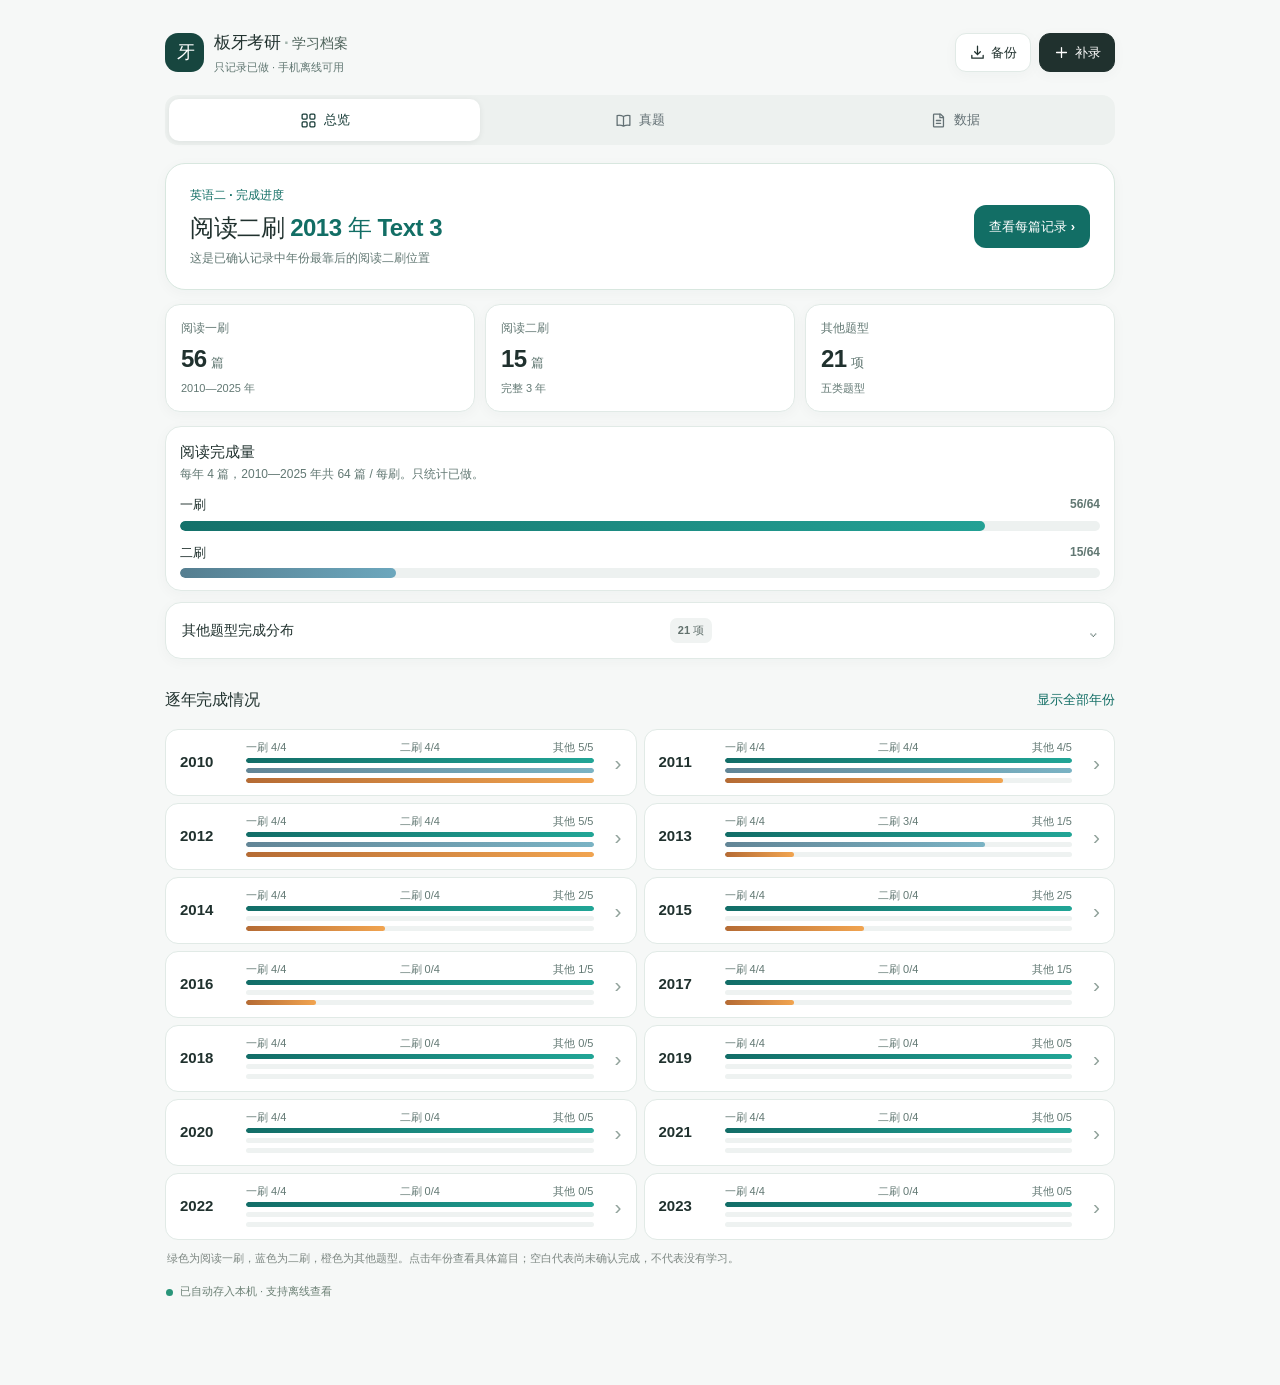
==== commit ca9f0769: "Fix dynamically computed completed-year summary" ====
--- a/index.html
+++ b/index.html
@@ -245,7 +245,7 @@
  const displayed=homeAllYears?YEARS:populated;
  return `
  <section class="hero-panel" aria-label="当前已完成进度"><div><div class="hero-eyebrow">英语二 · 完成进度</div><h1>阅读二刷 <em>${escapeHTML(progressLimit())}</em></h1><p>这是已确认记录中年份最靠后的阅读二刷位置</p></div><button class="hero-action" type="button" data-goto="english">查看每篇记录 <span aria-hidden="true">›</span></button></section>
- <div class="metric-grid">${metric('阅读一刷',read1,'篇','2010—2025 年') }${metric('阅读二刷',read2,'篇','完整 ${fullYears(2)} 年')}${metric('其他题型',other,'项','五类题型')}</div>
+ <div class="metric-grid">${metric('阅读一刷',read1,'篇','2010—2025 年') }${metric('阅读二刷',read2,'篇','完整 '+fullYears(2)+' 年')}${metric('其他题型',other,'项','五类题型')}</div>
  <div class="card chart-card"><div class="chart-title">阅读完成量</div><div class="chart-sub">每年 4 篇，2010—2025 年共 64 篇 / 每刷。只统计已做。</div>${barRow('一刷',read1,YEARS.length*4)}${barRow('二刷',read2,YEARS.length*4,'','slate')}${read3?barRow('三刷',read3,YEARS.length*4,'','violet'):''}</div>
  <details class="card fold-card"><summary>其他题型完成分布 <span class="tag">${other} 项</span></summary><div class="fold-body">${TYPES.map(([t,name],i)=>barRow(name,count(t),YEARS.length,'',i%2?'orange':'')).join('')}</div></details>
  <div class="sectiontitle"><h2>逐年完成情况</h2><button class="linkbtn" id="homeAllYears">${homeAllYears?'只看有记录年份':'显示全部年份'}</button></div>
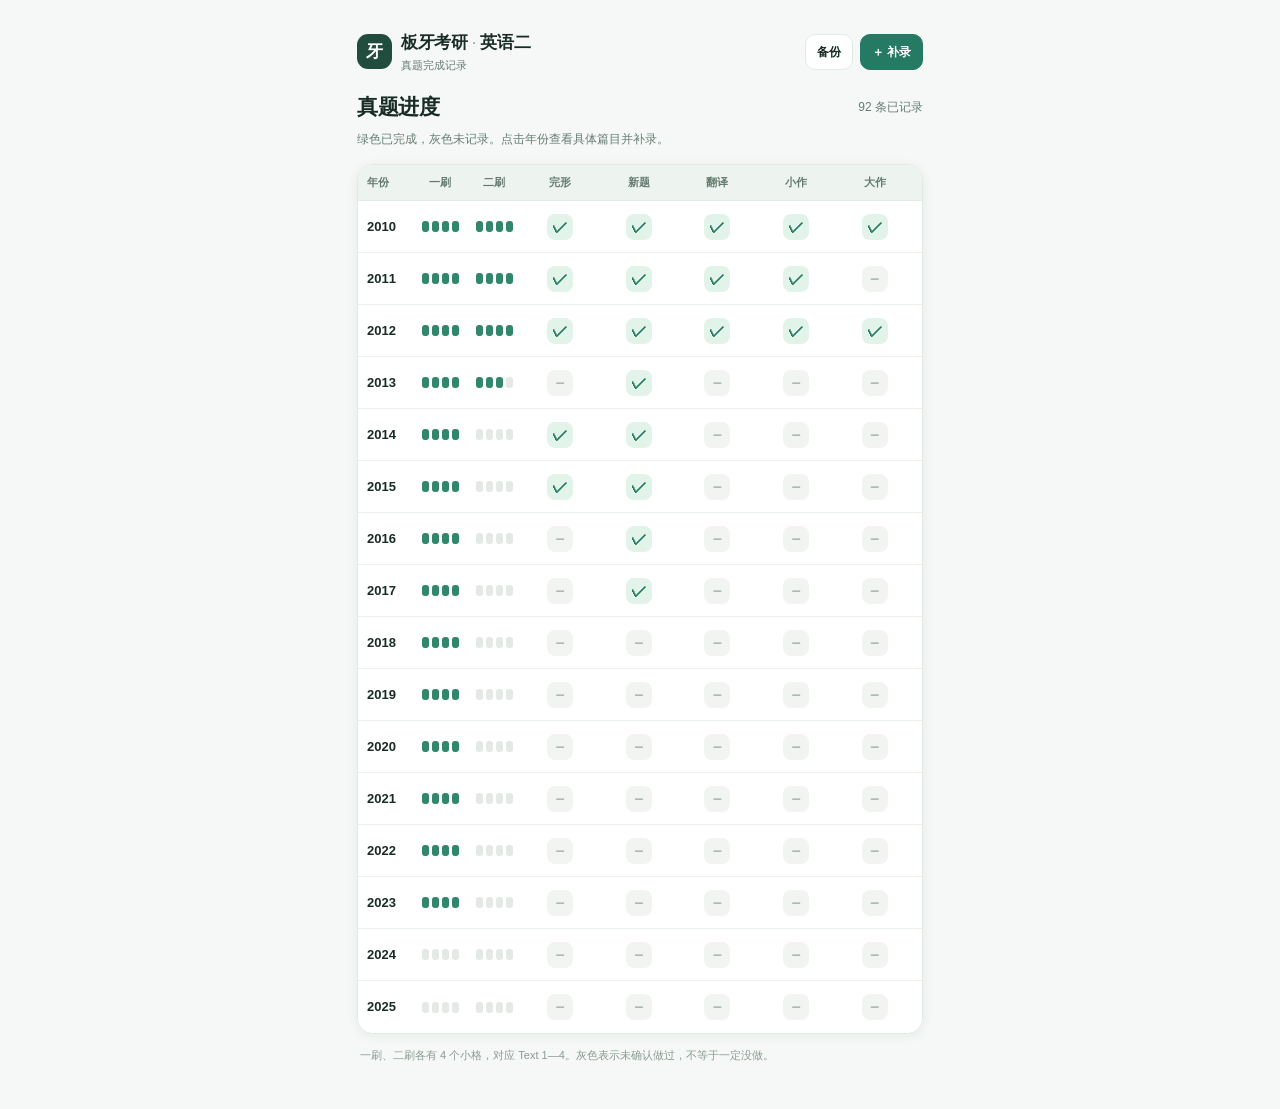
==== commit 1db68cbe: "Replace chart-heavy home with compact mobile year-by-type matrix" ====
--- a/index.html
+++ b/index.html
@@ -1,374 +1,368 @@
 <!doctype html>
 <html lang="zh-CN">
 <head>
-<meta charset="utf-8" />
-<meta name="viewport" content="width=device-width,initial-scale=1,viewport-fit=cover" />
-<meta name="theme-color" content="#f7f8f7" />
-<meta name="color-scheme" content="light" />
-<title>板牙考研 · 学习档案</title>
-<link rel="manifest" href="./manifest.webmanifest" />
-<link rel="icon" type="image/svg+xml" href="./assets/icon.svg" />
+<meta charset="utf-8">
+<meta name="viewport" content="width=device-width,initial-scale=1,viewport-fit=cover">
+<meta name="theme-color" content="#f5f8f6">
+<meta name="color-scheme" content="light">
+<title>板牙考研 · 英语二真题进度</title>
+<link rel="manifest" href="./manifest.webmanifest">
+<link rel="icon" type="image/svg+xml" href="./assets/icon.svg">
 <style>
-:root{--bg:#f7f8f7;--paper:#fff;--ink:#172126;--sub:#68767b;--line:#e5eae8;--teal:#126d67;--teal-bg:#e8f5f1;--orange:#a9642d;--orange-bg:#fff1e4;--shadow:0 8px 30px rgba(18,40,40,.045);font-synthesis:none}
-*{box-sizing:border-box}html{scroll-behavior:smooth}body{margin:0;background:var(--bg);color:var(--ink);font-family:-apple-system,BlinkMacSystemFont,'Segoe UI','PingFang SC','Microsoft YaHei',sans-serif;font-size:14px;-webkit-tap-highlight-color:transparent}button,input,select,textarea{font:inherit}button{cursor:pointer}button:focus-visible,input:focus-visible,textarea:focus-visible,select:focus-visible{outline:3px solid #92c9c5;outline-offset:2px}button:disabled{opacity:.45;cursor:not-allowed}
-.wrap{max-width:920px;margin:auto;padding:20px 18px 105px}.top{display:flex;align-items:flex-start;justify-content:space-between;gap:10px;margin:5px 0 19px}.brandrow{display:flex;align-items:center;gap:10px}.brand{width:37px;height:37px;border-radius:12px;background:#163b3a;display:grid;place-items:center;color:white;font-size:18px;font-weight:900;letter-spacing:-2px}.brandname{font-size:18px;letter-spacing:-.7px;font-weight:800}.subline{font-size:12px;color:var(--sub);margin-top:3px}.top-actions{display:flex;gap:7px}.icon-btn{border:1px solid var(--line);background:white;min-height:36px;border-radius:11px;color:var(--ink);padding:0 11px;font-size:12px;font-weight:650;box-shadow:var(--shadow)}.icon-btn.primary{background:var(--ink);color:#fff;border-color:var(--ink)}
-.tabs{display:flex;gap:5px;background:#ebefed;border-radius:13px;padding:4px;margin-bottom:20px}.tab{border:0;background:transparent;color:#637074;min-height:39px;border-radius:10px;flex:1;font-size:13px;font-weight:650;white-space:nowrap}.tab.active{background:white;color:#173b37;box-shadow:0 1px 6px rgba(15,30,30,.07)}
-.sectiontitle{display:flex;align-items:center;justify-content:space-between;gap:10px;margin:23px 0 12px}.sectiontitle h2{font-size:15px;font-weight:800;margin:0;letter-spacing:-.3px}.sectiontitle small{color:var(--sub);font-size:12px}.intro{margin:-5px 0 16px;color:var(--sub);font-size:12px;line-height:1.65}.stats{display:grid;grid-template-columns:repeat(3,minmax(0,1fr));gap:10px}.stat{border:1px solid var(--line);border-radius:15px;background:var(--paper);padding:17px 12px 14px;box-shadow:var(--shadow)}.statlabel{color:var(--sub);font-size:11px}.statval{font-size:25px;font-weight:850;letter-spacing:-1.2px;margin-top:7px;font-variant-numeric:tabular-nums}.statval span{font-size:13px;color:var(--sub);font-weight:550;letter-spacing:0}.statfoot{font-size:11px;margin-top:7px;color:var(--sub)}
-.card{border:1px solid var(--line);border-radius:16px;background:white;box-shadow:var(--shadow);padding:16px;margin-bottom:11px}.line{display:flex;align-items:center;justify-content:space-between;gap:10px}.label{font-size:12px;color:var(--sub)}.maintext{font-size:15px;font-weight:750}.hint{color:var(--sub);font-size:12px;line-height:1.7}.tag{font-size:11px;border-radius:7px;padding:4px 8px;background:#f0f3f2;color:#62716d;display:inline-block;white-space:nowrap}.tag.green{background:var(--teal-bg);color:var(--teal)}.tag.orange{background:var(--orange-bg);color:var(--orange)}.accent-left{border-left:3px solid #1a8178}.notice{border:1px solid #e5ede9;border-radius:13px;padding:12px 13px;color:#5b6e69;font-size:12px;line-height:1.7;background:#f4f8f6}.progressline{display:flex;gap:5px;margin-top:13px}.segment{height:6px;border-radius:8px;background:#e8eeeb;flex:1}.segment.done{background:#318d7e}
-.scrollbox{overflow-x:auto;border:1px solid var(--line);background:white;border-radius:15px;box-shadow:var(--shadow);scrollbar-width:thin}.matrix{border-collapse:separate;border-spacing:0;min-width:650px;width:100%;font-size:12px;text-align:center}.matrix th,.matrix td{height:39px;padding:0 8px;border-bottom:1px solid #edf1ef;white-space:nowrap}.matrix th{font-weight:700;color:#697570;background:#f8faf9;position:sticky;top:0;z-index:1}.matrix th:first-child,.matrix td:first-child{position:sticky;left:0;z-index:2;background:#fff;text-align:left;font-weight:750;min-width:73px}.matrix th:first-child{background:#f8faf9;z-index:3}.matrix tr:last-child td{border-bottom:none}.matrix tbody tr{cursor:pointer}.matrix tbody tr:hover td{background:#fafcfb}.matrix tbody tr:hover td:first-child{background:#fafcfb}.yes{color:#137568;font-weight:800}.none{color:#c4cfca}.partial{color:#ad6a2e;font-weight:750}.footnote{font-size:11px;color:#7d8782;margin:10px 2px 0;line-height:1.6}
-.pills{display:flex;gap:7px;flex-wrap:wrap;margin-bottom:14px}.pill{border:1px solid var(--line);border-radius:10px;background:#fff;padding:9px 13px;color:#697570;font-size:12px;font-weight:700}.pill.active{border-color:#b7d8ce;background:var(--teal-bg);color:var(--teal)}.linkbtn{padding:5px 0;border:0;background:transparent;color:var(--teal);font-size:12px;font-weight:750}.yearlist{display:grid;grid-template-columns:repeat(2,minmax(0,1fr));gap:10px}.yearcard{border:1px solid var(--line);background:white;border-radius:13px;padding:12px 12px 11px;min-width:0}.yearcard .line{margin-bottom:12px}.year{font-size:15px;font-weight:850;font-variant-numeric:tabular-nums}.yearmeta{font-size:11px;color:#7a8781}.blocks{display:grid;grid-template-columns:repeat(4,1fr);gap:6px}.block{border:1px solid #e6ece9;background:#f7f9f8;color:#98a7a2;height:42px;border-radius:9px;font-size:11px;display:flex;flex-direction:column;align-items:center;justify-content:center;gap:2px}.block.done{border-color:#b6d9cf;background:var(--teal-bg);color:var(--teal);font-weight:750}.block .tiny{font-size:9px;font-weight:550;opacity:.88}.yearactions{display:flex;gap:6px;flex-wrap:wrap}.typecard{padding:15px 13px}.typegrid{display:grid;grid-template-columns:repeat(5,minmax(0,1fr));gap:5px;margin-top:13px}.typecell{min-width:0;border:1px solid #e9eeeb;border-radius:8px;min-height:55px;padding:6px 2px;background:#fafbfa;color:#92a09a;display:flex;flex-direction:column;align-items:center;justify-content:center;gap:4px;font-size:11px}.typecell.done{background:#edf7f3;color:var(--teal);border-color:#c6e5db}.typecell .value{font-size:12px;font-weight:800}.typecell span:first-child{white-space:nowrap;font-size:10px}.simple-card{display:flex;justify-content:space-between;align-items:center;gap:10px}.text-btn{border:none;background:none;padding:4px 0;color:var(--teal);font-size:12px;font-weight:750;text-align:left}
-.fieldlabel{font-size:12px;display:block;color:#53655d;margin:13px 0 7px;font-weight:700}.field{width:100%;padding:12px 11px;border-radius:10px;border:1px solid #dce5e0;background:#fff;color:#1a2623;min-height:43px;appearance:auto}.field::placeholder{color:#a4afaa}textarea.field{resize:vertical;min-height:86px;line-height:1.6}.rowfields{display:grid;grid-template-columns:1fr 1fr;gap:11px}.buttons{display:flex;gap:9px;margin-top:17px}.btn{border:1px solid #dce4df;padding:11px 16px;border-radius:10px;background:#fff;color:#2a3a34;font-weight:720;font-size:13px;min-height:42px}.btn.filled{border-color:var(--teal);color:white;background:var(--teal)}.btn.danger{color:#b24b42;border-color:#f0dad7}.btn.full{width:100%}.spacer8{height:7px}
-.dataactions{display:grid;grid-template-columns:1fr 1fr;gap:9px}.dataactions .btn{font-size:12px;padding:12px 6px}.fineprint{color:#74827b;font-size:12px;line-height:1.8;margin:10px 0}.stack{display:flex;flex-direction:column;gap:10px}.statusbar{display:flex;gap:7px;align-items:center;font-size:11px;color:#6d8176;margin:17px 1px 0}.dot{height:7px;width:7px;border-radius:100%;background:#299579}.empty{color:#84918b;font-size:12px;padding:22px 8px;text-align:center;background:white;border:1px dashed #dce5df;border-radius:12px}
-.overlay{position:fixed;inset:0;background:rgba(9,23,20,.43);z-index:20;display:flex;align-items:flex-end;justify-content:center;padding:0}.overlay[hidden]{display:none}.sheet{background:#fff;width:100%;max-width:560px;max-height:min(92dvh,850px);overflow:auto;border-radius:21px 21px 0 0;padding:21px 19px calc(23px + env(safe-area-inset-bottom));box-shadow:0 -10px 40px #121b1b1a}.sheet-head{display:flex;justify-content:space-between;align-items:center;gap:10px;margin-bottom:10px}.sheet-head h2{font-size:17px;margin:0}.x{border:0;background:#f2f5f3;font-size:18px;width:30px;height:30px;border-radius:9px;color:#567}.hidden{display:none!important}.toast{position:fixed;bottom:24px;left:50%;transform:translateX(-50%);border-radius:12px;padding:11px 15px;background:#1b3834;color:white;font-size:12px;font-weight:650;box-shadow:0 6px 24px #0002;z-index:50;max-width:90%;text-align:center;pointer-events:none}
-@media(min-width:750px){.wrap{padding-top:30px}.yearlist{grid-template-columns:repeat(4,minmax(0,1fr))}.sheet{border-radius:21px;align-self:center;padding-bottom:24px}.overlay{padding:25px}.stats{gap:13px}.stat{padding:20px}}@media(max-width:370px){.wrap{padding-left:13px;padding-right:13px}.stat{padding:13px 9px}.statval{font-size:22px}.yearlist{gap:7px}.yearcard{padding:10px 8px}.typecell span:first-child{font-size:9px}}@media(prefers-reduced-motion:reduce){html{scroll-behavior:auto}}
-
-/* 手机版布局：可触控、无横向溢出、底部固定导航 */
-:root{--bg:#f5f7f6;--ink:#1c2c29;--sub:#71827c;--teal:#14766e;--line:#e5ebe7;--shadow:0 3px 16px rgba(30,48,41,.035)}
-body{font-size:15px;line-height:1.45}button,input,textarea,select{touch-action:manipulation}
-.wrap{max-width:960px;padding:24px 20px 85px}.top{align-items:center;margin:2px 0 20px}
-.brand{flex:none;width:39px;height:39px;font-size:18px;border-radius:13px;background:#17463f}
-.brandrow{min-width:0;gap:10px}.brandrow>div:last-child{min-width:0}.brandname{font-size:17px;letter-spacing:-.5px;white-space:nowrap}.header-mode{font-size:14px;font-weight:620;letter-spacing:-.2px;color:#4d625a}.header-dot{color:#a2b4ac;margin:0 4px}.subline{font-size:11px;margin-top:3px}.top-actions{flex:none;gap:8px}
-.icon-btn{display:flex;align-items:center;justify-content:center;gap:5px;border-radius:11px;font-size:13px;min-height:39px;padding:0 13px;white-space:nowrap}.icon-btn svg,.tab svg{width:17px;height:17px;stroke:currentColor;stroke-width:1.8;fill:none;stroke-linecap:round;stroke-linejoin:round;flex:none}
-.tabs{background:#edf1ef;padding:4px;gap:4px;margin-bottom:18px}.tab{display:flex;align-items:center;justify-content:center;gap:7px;font-size:13px;min-height:42px}
-.sectiontitle{margin:23px 0 11px}.sectiontitle h2{font-size:16px}.sectiontitle small{font-size:12px}.intro{font-size:13px;line-height:1.75;margin:0 0 15px}
-.stats{gap:11px}.stat{border-radius:16px;padding:17px 14px}.statlabel{font-size:12px}.statval{font-size:27px;margin-top:7px}.statfoot{font-size:11px;line-height:1.5;margin-top:6px}
-.card{padding:17px;border-radius:16px}.maintext{font-size:16px}.hint{font-size:13px;line-height:1.7}.label{font-size:12px}.yearlist{gap:11px}.yearcard{padding:14px}.year{font-size:16px}.yearmeta{font-size:12px}.block{height:48px;font-size:13px}.block .tiny{font-size:10px}.typecell{min-height:62px;font-size:13px}.typecell span:first-child{font-size:12px}.typecell .value{font-size:13px}.pills{gap:7px}.pill{font-size:13px;min-height:41px;padding:9px 14px}.text-btn,.linkbtn{font-size:13px;min-height:36px}
-.fieldlabel{font-size:13px;margin:13px 0 7px}.field{min-height:47px;font-size:16px;border-radius:11px}.field:focus{border-color:#3c9a89;outline:2px solid #c6e8dc;outline-offset:0}.btn{min-height:46px;font-size:14px;border-radius:12px}.dataactions .btn{font-size:14px;min-height:53px;padding:12px 10px}
-.sheet{max-height:94dvh;overscroll-behavior:contain}.sheet-head h2{font-size:17px}.x{width:36px;height:36px}.toast{bottom:calc(30px + env(safe-area-inset-bottom));font-size:13px;line-height:1.5;padding:12px 15px}
-/* 手机总览用纵向年份卡替代宽表，避免横向滚动 */
-.year-overview{display:none}.overview-year{display:grid;grid-template-columns:60px minmax(0,1fr) 17px;align-items:center;gap:10px;width:100%;min-height:70px;text-align:left;background:#fff;border:1px solid var(--line);padding:11px 14px;border-radius:13px;color:var(--ink)}
-.ov-year-num{font-size:17px;font-weight:800;font-variant-numeric:tabular-nums}.ov-labels{display:grid;grid-template-columns:repeat(3,minmax(0,1fr));gap:6px}.ov-label{font-size:11px;color:var(--sub);white-space:nowrap}.ov-val{display:block;font-size:13px;font-weight:750;color:var(--ink);margin-top:2px}.ov-val.isdone{color:var(--teal)}.ov-chevron{font-size:20px;color:#9aaba5;text-align:right}
-.save-hero{padding:18px;border:1px solid #d9e8e2;background:#f3faf7;border-radius:17px}.save-hero h3{font-size:16px;margin:0 0 6px}.save-hero p{font-size:13px;color:#637b71;line-height:1.7;margin:0 0 13px}.backup-main{width:100%;min-height:49px;font-size:15px}.backup-secondary{display:grid;grid-template-columns:1fr 1fr;gap:9px;margin-top:10px}.backup-secondary button{min-height:51px}.backup-advice{font-size:12px;color:#6c7f76;line-height:1.7;margin-top:12px}.danger-zone{margin-top:20px;border-top:1px solid var(--line);padding-top:15px}
-@media(min-width:750px){.wrap{padding-top:28px}.yearlist{grid-template-columns:repeat(4,minmax(0,1fr))}.sheet{max-width:580px;padding:23px 23px 26px}.stat{padding:20px}.toast{bottom:30px}}
-@media(max-width:749px){
- .wrap{padding:15px 15px calc(100px + env(safe-area-inset-bottom))}.top{margin:0 0 17px}.brandname{font-size:16px}.header-mode{font-size:13px}.icon-btn{min-height:41px;padding:0 11px;font-size:12px}.icon-btn svg{width:16px;height:16px}
- .tabs{position:fixed;left:0;right:0;bottom:0;z-index:12;display:grid;grid-template-columns:repeat(4,1fr);gap:0;margin:0;padding:8px max(12px,env(safe-area-inset-left)) calc(8px + env(safe-area-inset-bottom)) max(12px,env(safe-area-inset-right));border-radius:17px 17px 0 0;background:#fff;border-top:1px solid #e6ece8;box-shadow:0 -9px 24px rgba(36,62,52,.055)}
- .tab{min-width:0;min-height:51px;flex-direction:column;gap:4px;font-size:11px;font-weight:650;color:#82908a}.tab svg{width:19px;height:19px}.tab.active{background:var(--teal-bg);box-shadow:none;color:var(--teal)}
- .sectiontitle{margin:22px 0 10px}.sectiontitle small{max-width:52%;text-align:right;font-size:11px}
- .stats{gap:8px}.stat{padding:13px 11px;border-radius:13px}.statlabel{font-size:11px}.statval{font-size:25px;margin-top:7px}.statval span{font-size:11px}.statfoot{font-size:10px;line-height:1.4;min-height:28px}
- .scrollbox.home-table{display:none}.year-overview{display:grid;gap:8px}
- .yearlist{grid-template-columns:1fr;gap:9px}.yearcard{padding:13px 14px}.yearcard .line{margin-bottom:10px}.blocks{gap:7px}.block{height:49px;font-size:13px}.block .tiny{font-size:10px}
- .typegrid{grid-template-columns:repeat(3,minmax(0,1fr));gap:7px}.typecell{min-height:61px}.typecell span:first-child{font-size:12px}
- .sheet{padding:18px 16px calc(18px + env(safe-area-inset-bottom));border-radius:20px 20px 0 0}.rowfields{gap:8px}
- .buttons{display:grid;grid-template-columns:1fr 1fr;gap:8px}.buttons>span{display:none}.buttons .btn.filled{grid-column:1 / -1;grid-row:1}.buttons .btn{min-width:0}
- .statusbar{font-size:11px;padding-bottom:5px}.toast{bottom:calc(80px + env(safe-area-inset-bottom))}
-}
-@media(max-width:385px){.wrap{padding-left:12px;padding-right:12px}.brand{width:36px;height:36px}.brandrow{gap:7px}.brandname{font-size:15px}.header-mode{font-size:12px}.subline{font-size:10px}.top-actions{gap:5px}.icon-btn{font-size:12px;padding:0 9px}.icon-btn svg{width:15px;height:15px}.stat{padding:12px 8px}.statval{font-size:23px}.statfoot{font-size:10px}}
-@media(max-width:320px){.brandname{font-size:14px}.header-mode{display:none}.icon-btn{padding:0 8px}.stats{grid-template-columns:repeat(2,minmax(0,1fr))}.stats .stat:last-child{grid-column:1/-1}.ov-label{font-size:10px}}
-
-/* English-only UI upgrade */
-.hero-panel{display:grid;grid-template-columns:1.2fr .8fr;gap:12px;background:linear-gradient(135deg,#0f6d67 0%,#1f8b83 100%);color:#fff;border-radius:24px;padding:18px 16px;box-shadow:0 14px 38px rgba(16,85,79,.18);margin-bottom:14px}
-.hero-panel h1{margin:5px 0 6px;font-size:27px;line-height:1.15}.hero-panel p{margin:0;color:rgba(255,255,255,.88)}
-.hero-eyebrow{font-size:12px;opacity:.86;letter-spacing:.06em}.hero-stack{display:flex;flex-direction:column;gap:10px;align-self:end}
-.hero-chip{background:rgba(255,255,255,.16);border:1px solid rgba(255,255,255,.18);backdrop-filter:blur(2px);padding:10px 12px;border-radius:16px;font-size:12px;line-height:1.45}
-.hero-chip strong{display:block;font-size:14px;margin-bottom:2px}.hero-chip.soft{background:rgba(255,255,255,.11)}
-.metric-grid{display:grid;grid-template-columns:repeat(2,minmax(0,1fr));gap:10px;margin:0 0 16px}.metric-card{background:var(--paper);border:1px solid var(--line);border-radius:18px;padding:14px 13px;box-shadow:var(--shadow)}
-.metric-label{font-size:12px;color:var(--sub)}.metric-value{font-size:26px;font-weight:800;margin:4px 0 3px;color:var(--ink)}.metric-value span{font-size:13px;font-weight:600;color:var(--sub);margin-left:4px}.metric-foot{font-size:11px;color:var(--sub)}
-.viz-grid{display:grid;gap:12px}.chart-card{padding:14px 14px 12px}.chart-title{font-weight:800;font-size:15px;margin-bottom:2px}.chart-sub{font-size:12px;color:var(--sub);margin-bottom:12px}
-.barrow+.barrow{margin-top:12px}.barhead{display:flex;justify-content:space-between;gap:10px;font-size:13px;margin-bottom:6px}.barhead strong{font-size:12px;color:var(--sub);font-weight:700}.bar{height:10px;background:#edf1f0;border-radius:999px;overflow:hidden;position:relative}.bar i{display:block;height:100%;background:linear-gradient(90deg,#14716a,#23a195);border-radius:inherit}.bar.orange i{background:linear-gradient(90deg,#b7692f,#e79b3f)}.bar.slate i{background:linear-gradient(90deg,#557e90,#6ca7bd)}.bar.violet i{background:linear-gradient(90deg,#6558a7,#8c7be8)}.barfoot{margin-top:5px;color:var(--sub);font-size:11px}
-.timeline{display:grid;gap:10px}.timeline-row{display:grid;grid-template-columns:62px 1fr auto;gap:10px;align-items:center;width:100%;text-align:left;border:none;background:var(--paper);border-radius:18px;padding:12px 12px;box-shadow:var(--shadow);border:1px solid var(--line)}
-.timeline-row:active{transform:scale(.995)}.timeline-year{font-weight:800;color:var(--ink)}.timeline-meta{font-size:11px;color:var(--sub);text-align:right;white-space:nowrap}.timeline-bars{display:grid;gap:5px}.mini-track{height:7px;background:#eef2f1;border-radius:999px;overflow:hidden;position:relative}.mini-track i{display:block;height:100%;border-radius:inherit;background:linear-gradient(90deg,#126d67,#21a596)}.mini-track.orange i{background:linear-gradient(90deg,#b56b34,#f1a450)}.mini-track.slate i{background:linear-gradient(90deg,#628596,#7ab3c4)}.mini-labels{display:flex;justify-content:space-between;font-size:10px;color:var(--sub);line-height:1}
-.yearcard{background:var(--paper);border:1px solid var(--line);border-radius:18px;padding:14px 12px;box-shadow:var(--shadow)}.yearcard+.yearcard{margin-top:10px}.card-progress{margin:8px 0 12px}.card-progress .bar{height:8px}
-.type-summary{display:grid;gap:10px}.type-summary .typegrid{margin-top:0}.subgrid{display:grid;grid-template-columns:repeat(2,minmax(0,1fr));gap:10px}
-.backline{display:flex;justify-content:space-between;align-items:center;gap:10px;margin-bottom:10px}.tiny-note{font-size:11px;color:var(--sub)}
-.empty.cardlike{padding:18px;border-radius:16px;background:var(--paper);border:1px dashed var(--line)}
-@media (max-width:760px){.hero-panel{grid-template-columns:1fr}.hero-stack{align-self:stretch}.timeline-row{grid-template-columns:54px 1fr}.timeline-meta{grid-column:2/4;text-align:left}.metric-grid,.subgrid{grid-template-columns:repeat(2,minmax(0,1fr))}}
-@media (max-width:430px){.hero-panel{padding:16px 14px;border-radius:20px}.hero-panel h1{font-size:24px}.metric-grid,.subgrid{gap:8px}.metric-card{padding:12px 11px}.timeline-row{padding:11px}.barhead{font-size:12px}}
-
-
-/* Archive v3: mobile-first, compact progress, clear hierarchy */
-:root{--bg:#f6f8f7;--paper:#fff;--ink:#20312e;--sub:#627873;--teal:#126e65;--line:#e1eae6;--shadow:0 3px 14px rgba(25,59,49,.035)}
-body{line-height:1.5}
-.wrap{max-width:990px}
-.hero-panel{grid-template-columns:minmax(0,1fr) auto;align-items:center;background:#fff;border:1px solid #d8e7df;box-shadow:var(--shadow);color:var(--ink);padding:20px 21px;border-radius:20px;gap:18px}
-.hero-panel h1{font-size:24px;line-height:1.35;margin:8px 0 5px;color:var(--ink);letter-spacing:-.5px}
-.hero-panel h1 em{font-style:normal;color:var(--teal)}
-.hero-panel p{color:var(--sub);font-size:12px}
-.hero-eyebrow{font-weight:800;letter-spacing:0;color:var(--teal);font-size:12px;opacity:1}
-.hero-action{display:inline-flex;align-items:center;justify-content:center;gap:4px;padding:11px 15px;border:0;border-radius:12px;color:#fff;background:var(--teal);white-space:nowrap;font-size:13px;font-weight:750;min-height:43px}
-.hero-action:active,.btn:active,.block:active,.typecell:active{transform:scale(.98)}
-.metric-grid{grid-template-columns:repeat(3,minmax(0,1fr));margin-bottom:14px}
-.metric-card{padding:14px 15px;border-radius:15px}
-.metric-label{font-size:12px}
-.metric-value{font-size:24px;letter-spacing:-.6px}
-.metric-foot{font-size:11px;line-height:1.5}
-.timeline{gap:7px}
-.timeline-row{grid-template-columns:54px minmax(0,1fr) 16px;gap:12px;padding:12px 14px;border-radius:13px;min-height:66px;box-shadow:none}
-.timeline-row:hover{border-color:#b6d8cd}
-.timeline-bars{min-width:0;gap:5px}
-.timeline-meta{grid-column:auto;align-self:center;font-size:21px;font-weight:400;color:#91a29b}
-.mini-labels{font-size:11px;gap:5px}
-.mini-track{height:5px}
-.fold-card{padding:0;overflow:hidden}
-.fold-card summary{cursor:pointer;display:flex;gap:10px;align-items:center;justify-content:space-between;padding:15px 16px;font-weight:750;font-size:14px;list-style:none}
-.fold-card summary::-webkit-details-marker{display:none}
-.fold-card summary::after{content:"⌄";font-size:19px;line-height:1;color:var(--sub);transition:transform .15s}
-.fold-card[open] summary::after{transform:rotate(180deg)}
-.fold-body{padding:0 16px 15px}
-.summary-inline{display:flex;align-items:center;gap:12px;flex-wrap:wrap;margin:0 0 12px}
-.summary-inline strong{color:var(--teal);font-size:20px;letter-spacing:-.3px;font-variant-numeric:tabular-nums}
-.summary-inline span{font-size:12px;color:var(--sub)}
-.summary-inline .grow{flex:1}
-.summary-inline .text-btn{white-space:nowrap}
-.pills{overflow-x:auto;flex-wrap:nowrap;padding-bottom:3px;scrollbar-width:none}
-.pills::-webkit-scrollbar{display:none}
-.pill{white-space:nowrap;flex:none;padding:9px 13px}
-.yearlist{gap:10px}
-.yearcard{margin:0!important}
-.yearcard .block,.typecell{transition:background .15s,border-color .15s}
-.yearcard .block:focus-visible,.typecell:focus-visible{outline:3px solid #69b9aa;outline-offset:2px}
-.yearcard .block{height:52px;min-width:0}
-.yearcard .block.done{border-color:#b5d9cf}
-.yearcard .block .tiny{font-size:11px}
-.detail-header{display:flex;align-items:center;justify-content:space-between;gap:12px;margin:7px 0 14px}
-.detail-header h2{font-size:23px;letter-spacing:-.6px;margin:0}
-.year-pager{display:flex;gap:8px}
-.year-pager button{width:41px;height:41px;display:grid;place-items:center;border:1px solid var(--line);border-radius:12px;background:#fff;color:var(--ink);font-size:23px;line-height:1}
-.detail-tags{display:flex;gap:7px;flex-wrap:wrap;margin-bottom:12px}
-.detail-tag{background:#edf4f0;color:#43685c;border-radius:9px;padding:7px 10px;font-size:12px;font-weight:700}
-.third-pass{margin:12px 0}
-.third-pass summary{font-size:13px;color:var(--teal);font-weight:700;cursor:pointer;padding:8px 0}
-.record-preview{padding:11px 13px;background:#edf7f3;color:#31574a;border-radius:12px;margin-bottom:12px;font-size:13px;font-weight:700}
-.extra-details{border-top:1px solid var(--line);margin:15px 0 6px;padding-top:11px}
-.extra-details summary{cursor:pointer;color:var(--teal);font-weight:750;font-size:13px;list-style:initial;min-height:32px}
-.sheet-head{margin-bottom:13px}
-.sheet{box-shadow:0 -8px 30px #0c2d2026}
-.btn.filled{background:var(--teal);border-color:var(--teal)}
-.btn:focus-visible,.icon-btn:focus-visible,.tab:focus-visible{outline:3px solid #78cabb;outline-offset:2px}
-.statusbar{font-size:11px;line-height:1.4}
-@media(min-width:750px){.yearlist{grid-template-columns:repeat(3,minmax(0,1fr))}.hero-panel{padding:22px 24px}.timeline{grid-template-columns:repeat(2,minmax(0,1fr));display:grid}.wrap{padding-bottom:85px}}
-@media(max-width:749px){
- .wrap{padding-top:14px}
- .hero-panel{display:flex;align-items:flex-start;flex-direction:column;padding:16px;border-radius:17px;gap:13px;margin-bottom:10px}
- .hero-panel h1{font-size:22px;line-height:1.4}
- .hero-action{width:100%;min-height:43px}
- .metric-grid{grid-template-columns:repeat(3,minmax(0,1fr));gap:7px;margin-bottom:12px}
- .metric-card{padding:11px 9px;min-width:0}
- .metric-label{font-size:11px}
- .metric-value{font-size:22px}
- .metric-value span{font-size:11px}
- .metric-foot{font-size:10px;min-height:0;line-height:1.45}
- .timeline-row{grid-template-columns:48px minmax(0,1fr) 13px;gap:9px;padding:10px 11px;min-height:65px}
- .timeline-meta{grid-column:auto;font-size:18px}
- .mini-labels{font-size:10px}
- .yearlist{grid-template-columns:1fr}
- .yearcard{padding:13px}
- .typegrid{grid-template-columns:repeat(3,minmax(0,1fr))}
- .detail-header h2{font-size:21px}
- .detail-tags{margin-bottom:11px}
- .sheet{padding:17px 16px calc(19px + env(safe-area-inset-bottom));max-height:91dvh}
- .buttons .btn.filled{grid-row:1;grid-column:1/-1}
- .buttons .btn.danger{grid-column:1}
-}
-@media(max-width:350px){.hero-panel h1{font-size:20px}.metric-value{font-size:19px}.metric-label{font-size:10px}.metric-foot{font-size:9px}.mini-labels{font-size:9px}.tabs{padding-left:8px;padding-right:8px}}
-@media(prefers-reduced-motion:reduce){.fold-card summary::after,.yearcard .block,.typecell{transition:none}}
-
+:root{--bg:#f5f8f6;--paper:#fff;--ink:#192c26;--muted:#677d74;--line:#e2eae5;--green:#247a62;--green-soft:#e2f3e9;--off:#eff2ef;--shadow:0 2px 12px #173a2510}
+*{box-sizing:border-box}
+html{min-width:0;-webkit-text-size-adjust:100%}
+body{margin:0;min-width:0;background:var(--bg);color:var(--ink);font:14px/1.5 -apple-system,BlinkMacSystemFont,"PingFang SC","Microsoft YaHei",sans-serif;-webkit-tap-highlight-color:transparent}
+button,input,select,textarea{font:inherit}button{cursor:pointer;touch-action:manipulation}
+button:focus-visible,input:focus-visible,textarea:focus-visible,select:focus-visible{outline:2px solid var(--green);outline-offset:3px}
+button:disabled{opacity:.28;cursor:not-allowed}
+.app{width:100%;max-width:610px;margin:0 auto;padding:18px 14px calc(36px + env(safe-area-inset-bottom));min-width:0}
+.top{display:flex;align-items:center;justify-content:space-between;gap:9px;margin-bottom:20px}
+.brandline{display:flex;align-items:center;gap:9px;min-width:0}
+.logo{width:35px;height:35px;display:grid;place-items:center;flex:none;border-radius:11px;background:#204d3e;color:#fff;font-weight:800;font-size:17px}
+.title{font-size:17px;font-weight:800;letter-spacing:-.4px;white-space:nowrap}
+.mini{font-size:11px;color:var(--muted);margin-top:1px}
+.actions{display:flex;gap:7px;align-items:center;flex:none}
+.small-btn{min-height:36px;border-radius:10px;border:1px solid var(--line);padding:0 11px;background:#fff;color:var(--ink);font-size:12px;font-weight:700}
+.small-btn.main{background:var(--green);color:#fff;border-color:var(--green)}
+.page-title{display:flex;align-items:center;justify-content:space-between;gap:10px;margin-bottom:10px}
+.page-title h1{margin:0;font-size:21px;line-height:1.3;letter-spacing:-.5px}
+.count{font-size:12px;color:var(--muted);white-space:nowrap}
+.legend{font-size:12px;color:var(--muted);margin:0 0 14px;line-height:1.65}
+.matrix{width:100%;min-width:0;border:1px solid var(--line);border-radius:16px;overflow:hidden;background:var(--paper);box-shadow:var(--shadow)}
+.matrix-head,.matrix-row{display:grid;grid-template-columns:45px 52px 52px repeat(5,minmax(0,1fr));column-gap:2px;align-items:center;width:100%;min-width:0}
+.matrix-head{height:36px;padding:0 9px;background:#edf3ef;border-bottom:1px solid var(--line);color:#647b70;font-size:11px;font-weight:750;text-align:center}
+.matrix-head span{min-width:0;white-space:nowrap}
+.matrix-head span:first-child{text-align:left}
+.matrix-row{padding:0 9px;height:52px;border:0;border-bottom:1px solid #eaf0eb;background:#fff;text-align:center;color:var(--ink);border-radius:0}
+.matrix-row:last-child{border-bottom:0}
+.matrix-row:hover{background:#f8fbf9}.matrix-row:active{background:#edf6ef}
+.matrix-row .yr{font-size:13px;font-weight:790;text-align:left;font-variant-numeric:tabular-nums}
+.cel{display:flex;min-width:0;align-items:center;justify-content:center;height:31px}
+.dots{display:flex;gap:3px;align-items:center;justify-content:center;min-width:0}
+.dots i{display:block;width:7px;height:11px;border-radius:3px;background:#e4e9e5}
+.dots i.yes{background:#31866c}
+.flag{display:grid;place-items:center;height:26px;width:26px;border-radius:8px;background:#f2f4f2;color:#adb9b0;font-size:16px;font-weight:700}
+.flag.yes{background:var(--green-soft);color:var(--green)}
+.matrix-hint{font-size:11px;color:#8a9b91;margin:12px 3px 0;line-height:1.65}
+.back{background:none;border:none;padding:7px 0;color:var(--green);font-weight:700;font-size:13px;min-height:37px}
+.detail-top{display:flex;align-items:center;justify-content:space-between;gap:12px;margin:10px 0 18px}
+.detail-top h1{font-size:27px;line-height:1.25;letter-spacing:-.6px;margin:0}
+.year-nav{display:flex;gap:7px}
+.year-nav button{border:1px solid var(--line);background:white;width:40px;height:40px;border-radius:10px;color:var(--ink);font-size:25px;line-height:1}
+.detail-group{background:#fff;border:1px solid var(--line);border-radius:16px;padding:15px;margin:0 0 10px}
+.group-head{display:flex;align-items:center;justify-content:space-between;gap:10px;margin-bottom:12px}
+.group-head h2{font-size:14px;margin:0;font-weight:780}
+.group-head small{font-size:12px;color:var(--muted);font-variant-numeric:tabular-nums}
+.exercise-grid{display:grid;grid-template-columns:repeat(4,minmax(0,1fr));gap:7px}
+.exercise{min-width:0;min-height:59px;display:flex;align-items:center;justify-content:center;flex-direction:column;gap:3px;border:1px solid #e5eae6;border-radius:11px;background:#fafbf9;color:#8b9d93;padding:6px 3px}
+.exercise b{font-size:13px;font-weight:730;color:inherit}
+.exercise small{font-size:10px;font-weight:650}
+.exercise.done{border-color:#c5e3d4;background:#eaf7ef;color:#26765d}
+.exercise-grid.other{grid-template-columns:repeat(3,minmax(0,1fr))}
+.exercise-grid.other .exercise{min-height:60px}
+.extra-pass summary{cursor:pointer;padding:11px 4px;color:var(--green);font-size:13px;font-weight:750}
+.note{font-size:12px;color:var(--muted);line-height:1.65;margin:10px 2px}
+.data-card{background:#fff;padding:18px;border-radius:16px;border:1px solid var(--line);margin-bottom:12px}
+.data-card h2{font-size:16px;margin:0 0 7px}
+.data-card p{margin:0 0 14px;color:var(--muted);font-size:12px;line-height:1.7}
+.data-stack{display:grid;gap:9px}
+.btn{display:grid;place-items:center;border:1px solid var(--line);min-height:45px;padding:9px 13px;background:#fff;border-radius:11px;font-weight:750;color:var(--ink);font-size:13px}
+.btn.main{background:var(--green);border-color:var(--green);color:#fff}
+.btn.danger{color:#b4504e;border-color:#f1d6d4}
+.btn.light{background:#fff}
+.small-note{font-size:11px;color:var(--muted);line-height:1.7}
+.overlay{position:fixed;inset:0;background:#0b231ca1;display:flex;align-items:flex-end;justify-content:center;z-index:20}
+.overlay[hidden]{display:none}
+.sheet{width:100%;max-width:560px;max-height:94dvh;overflow:auto;overscroll-behavior:contain;background:#fff;border-radius:21px 21px 0 0;padding:20px 18px calc(18px + env(safe-area-inset-bottom))}
+.sheet-top{display:flex;align-items:center;justify-content:space-between;gap:10px;margin-bottom:12px}
+.sheet-top h2{font-size:17px;font-weight:790;margin:0}
+.x{border:0;border-radius:9px;background:#edf2ee;width:35px;height:35px;font-size:20px;color:#576b5f}
+.form-row{display:grid;grid-template-columns:1fr 1fr;gap:10px}
+label{display:block;font-size:12px;font-weight:700;color:#4b6558;margin:10px 0 5px}
+.field{width:100%;min-width:0;min-height:43px;border:1px solid #dce5de;border-radius:10px;background:#fff;padding:10px 11px;font-size:16px;color:var(--ink)}
+textarea.field{min-height:66px;resize:vertical}
+#moreFields{margin:10px 0}
+#moreFields summary{font-size:13px;color:var(--green);font-weight:750;cursor:pointer;padding:9px 0}
+.form-actions{display:grid;grid-template-columns:1fr 1fr;gap:8px;margin-top:13px}
+.form-actions .btn.main{grid-column:1/-1;grid-row:1}
+.form-actions .btn{min-width:0}
+.preview{font-size:13px;font-weight:720;padding:10px 12px;border-radius:11px;background:#edf7f0;color:#356d52}
+.toast{position:fixed;z-index:40;bottom:calc(20px + env(safe-area-inset-bottom));left:50%;transform:translateX(-50%);background:#243d31;color:#fff;display:flex;gap:14px;align-items:center;white-space:nowrap;max-width:95vw;border-radius:12px;box-shadow:0 8px 25px #0003;padding:11px 14px;font-size:12px}
+.toast button{border:0;background:none;color:#bdf2cd;font-weight:800;padding:3px}
+@media(min-width:760px){.app{padding:30px 22px 45px}.sheet{border-radius:21px;align-self:center;padding:25px}.overlay{padding:20px}}
+@media(max-width:365px){
+.app{padding:14px 9px calc(28px + env(safe-area-inset-bottom))}
+.matrix-head,.matrix-row{grid-template-columns:43px 46px 46px repeat(5,minmax(0,1fr));column-gap:1px;padding-left:6px;padding-right:6px}
+.matrix-head{font-size:10px}.matrix-row .yr{font-size:12px}.dots{gap:2px}.dots i{width:6px;height:10px}.flag{height:24px;width:23px;border-radius:7px}
+.title{font-size:16px}.small-btn{padding:0 9px}.detail-group{padding:12px}
+}
+@media(prefers-reduced-motion:reduce){*{scroll-behavior:auto!important;transition:none!important}}
 </style>
 </head>
 <body>
-<script type="application/json" id="seed-data">{"schema": 2, "updatedAt": "2026-11-09T00:00:00+08:00", "items": {"en:reading:2010:1:1": {"type": "reading", "year": 2010, "done": true, "score": null, "minutes": null, "date": null, "note": "", "pass": 1, "text": 1}, "en:reading:2010:1:2": {"type": "reading", "year": 2010, "done": true, "score": null, "minutes": null, "date": null, "note": "", "pass": 1, "text": 2}, "en:reading:2010:1:3": {"type": "reading", "year": 2010, "done": true, "score": null, "minutes": null, "date": null, "note": "", "pass": 1, "text": 3}, "en:reading:2010:1:4": {"type": "reading", "year": 2010, "done": true, "score": null, "minutes": null, "date": null, "note": "", "pass": 1, "text": 4}, "en:reading:2011:1:1": {"type": "reading", "year": 2011, "done": true, "score": null, "minutes": null, "date": null, "note": "", "pass": 1, "text": 1}, "en:reading:2011:1:2": {"type": "reading", "year": 2011, "done": true, "score": null, "minutes": null, "date": null, "note": "", "pass": 1, "text": 2}, "en:reading:2011:1:3": {"type": "reading", "year": 2011, "done": true, "score": null, "minutes": null, "date": null, "note": "", "pass": 1, "text": 3}, "en:reading:2011:1:4": {"type": "reading", "year": 2011, "done": true, "score": null, "minutes": null, "date": null, "note": "", "pass": 1, "text": 4}, "en:reading:2012:1:1": {"type": "reading", "year": 2012, "done": true, "score": null, "minutes": null, "date": null, "note": "", "pass": 1, "text": 1}, "en:reading:2012:1:2": {"type": "reading", "year": 2012, "done": true, "score": null, "minutes": null, "date": null, "note": "", "pass": 1, "text": 2}, "en:reading:2012:1:3": {"type": "reading", "year": 2012, "done": true, "score": null, "minutes": null, "date": null, "note": "", "pass": 1, "text": 3}, "en:reading:2012:1:4": {"type": "reading", "year": 2012, "done": true, "score": null, "minutes": null, "date": null, "note": "", "pass": 1, "text": 4}, "en:reading:2013:1:1": {"type": "reading", "year": 2013, "done": true, "score": null, "minutes": null, "date": null, "note": "", "pass": 1, "text": 1}, "en:reading:2013:1:2": {"type": "reading", "year": 2013, "done": true, "score": null, "minutes": null, "date": null, "note": "", "pass": 1, "text": 2}, "en:reading:2013:1:3": {"type": "reading", "year": 2013, "done": true, "score": null, "minutes": null, "date": null, "note": "", "pass": 1, "text": 3}, "en:reading:2013:1:4": {"type": "reading", "year": 2013, "done": true, "score": null, "minutes": null, "date": null, "note": "", "pass": 1, "text": 4}, "en:reading:2014:1:1": {"type": "reading", "year": 2014, "done": true, "score": null, "minutes": null, "date": null, "note": "", "pass": 1, "text": 1}, "en:reading:2014:1:2": {"type": "reading", "year": 2014, "done": true, "score": null, "minutes": null, "date": null, "note": "", "pass": 1, "text": 2}, "en:reading:2014:1:3": {"type": "reading", "year": 2014, "done": true, "score": null, "minutes": null, "date": null, "note": "", "pass": 1, "text": 3}, "en:reading:2014:1:4": {"type": "reading", "year": 2014, "done": true, "score": null, "minutes": null, "date": null, "note": "", "pass": 1, "text": 4}, "en:reading:2015:1:1": {"type": "reading", "year": 2015, "done": true, "score": null, "minutes": null, "date": null, "note": "", "pass": 1, "text": 1}, "en:reading:2015:1:2": {"type": "reading", "year": 2015, "done": true, "score": null, "minutes": null, "date": null, "note": "", "pass": 1, "text": 2}, "en:reading:2015:1:3": {"type": "reading", "year": 2015, "done": true, "score": null, "minutes": null, "date": null, "note": "", "pass": 1, "text": 3}, "en:reading:2015:1:4": {"type": "reading", "year": 2015, "done": true, "score": null, "minutes": null, "date": null, "note": "", "pass": 1, "text": 4}, "en:reading:2016:1:1": {"type": "reading", "year": 2016, "done": true, "score": null, "minutes": null, "date": null, "note": "", "pass": 1, "text": 1}, "en:reading:2016:1:2": {"type": "reading", "year": 2016, "done": true, "score": null, "minutes": null, "date": null, "note": "", "pass": 1, "text": 2}, "en:reading:2016:1:3": {"type": "reading", "year": 2016, "done": true, "score": null, "minutes": null, "date": null, "note": "", "pass": 1, "text": 3}, "en:reading:2016:1:4": {"type": "reading", "year": 2016, "done": true, "score": null, "minutes": null, "date": null, "note": "", "pass": 1, "text": 4}, "en:reading:2017:1:1": {"type": "reading", "year": 2017, "done": true, "score": null, "minutes": null, "date": null, "note": "", "pass": 1, "text": 1}, "en:reading:2017:1:2": {"type": "reading", "year": 2017, "done": true, "score": null, "minutes": null, "date": null, "note": "", "pass": 1, "text": 2}, "en:reading:2017:1:3": {"type": "reading", "year": 2017, "done": true, "score": null, "minutes": null, "date": null, "note": "", "pass": 1, "text": 3}, "en:reading:2017:1:4": {"type": "reading", "year": 2017, "done": true, "score": null, "minutes": null, "date": null, "note": "", "pass": 1, "text": 4}, "en:reading:2018:1:1": {"type": "reading", "year": 2018, "done": true, "score": null, "minutes": null, "date": null, "note": "", "pass": 1, "text": 1}, "en:reading:2018:1:2": {"type": "reading", "year": 2018, "done": true, "score": null, "minutes": null, "date": null, "note": "", "pass": 1, "text": 2}, "en:reading:2018:1:3": {"type": "reading", "year": 2018, "done": true, "score": null, "minutes": null, "date": null, "note": "", "pass": 1, "text": 3}, "en:reading:2018:1:4": {"type": "reading", "year": 2018, "done": true, "score": null, "minutes": null, "date": null, "note": "", "pass": 1, "text": 4}, "en:reading:2019:1:1": {"type": "reading", "year": 2019, "done": true, "score": null, "minutes": null, "date": null, "note": "", "pass": 1, "text": 1}, "en:reading:2019:1:2": {"type": "reading", "year": 2019, "done": true, "score": null, "minutes": null, "date": null, "note": "", "pass": 1, "text": 2}, "en:reading:2019:1:3": {"type": "reading", "year": 2019, "done": true, "score": null, "minutes": null, "date": null, "note": "", "pass": 1, "text": 3}, "en:reading:2019:1:4": {"type": "reading", "year": 2019, "done": true, "score": null, "minutes": null, "date": null, "note": "", "pass": 1, "text": 4}, "en:reading:2020:1:1": {"type": "reading", "year": 2020, "done": true, "score": null, "minutes": null, "date": null, "note": "", "pass": 1, "text": 1}, "en:reading:2020:1:2": {"type": "reading", "year": 2020, "done": true, "score": null, "minutes": null, "date": null, "note": "", "pass": 1, "text": 2}, "en:reading:2020:1:3": {"type": "reading", "year": 2020, "done": true, "score": null, "minutes": null, "date": null, "note": "", "pass": 1, "text": 3}, "en:reading:2020:1:4": {"type": "reading", "year": 2020, "done": true, "score": null, "minutes": null, "date": null, "note": "", "pass": 1, "text": 4}, "en:reading:2021:1:1": {"type": "reading", "year": 2021, "done": true, "score": null, "minutes": null, "date": null, "note": "", "pass": 1, "text": 1}, "en:reading:2021:1:2": {"type": "reading", "year": 2021, "done": true, "score": null, "minutes": null, "date": null, "note": "", "pass": 1, "text": 2}, "en:reading:2021:1:3": {"type": "reading", "year": 2021, "done": true, "score": null, "minutes": null, "date": null, "note": "", "pass": 1, "text": 3}, "en:reading:2021:1:4": {"type": "reading", "year": 2021, "done": true, "score": null, "minutes": null, "date": null, "note": "", "pass": 1, "text": 4}, "en:reading:2022:1:1": {"type": "reading", "year": 2022, "done": true, "score": null, "minutes": null, "date": null, "note": "", "pass": 1, "text": 1}, "en:reading:2022:1:2": {"type": "reading", "year": 2022, "done": true, "score": null, "minutes": null, "date": null, "note": "", "pass": 1, "text": 2}, "en:reading:2022:1:3": {"type": "reading", "year": 2022, "done": true, "score": null, "minutes": null, "date": null, "note": "", "pass": 1, "text": 3}, "en:reading:2022:1:4": {"type": "reading", "year": 2022, "done": true, "score": null, "minutes": null, "date": null, "note": "", "pass": 1, "text": 4}, "en:reading:2023:1:1": {"type": "reading", "year": 2023, "done": true, "score": null, "minutes": null, "date": null, "note": "", "pass": 1, "text": 1}, "en:reading:2023:1:2": {"type": "reading", "year": 2023, "done": true, "score": null, "minutes": null, "date": null, "note": "", "pass": 1, "text": 2}, "en:reading:2023:1:3": {"type": "reading", "year": 2023, "done": true, "score": null, "minutes": null, "date": null, "note": "", "pass": 1, "text": 3}, "en:reading:2023:1:4": {"type": "reading", "year": 2023, "done": true, "score": null, "minutes": null, "date": null, "note": "", "pass": 1, "text": 4}, "en:reading:2010:2:1": {"type": "reading", "year": 2010, "done": true, "score": null, "minutes": null, "date": null, "note": "", "pass": 2, "text": 1}, "en:reading:2010:2:2": {"type": "reading", "year": 2010, "done": true, "score": null, "minutes": null, "date": null, "note": "", "pass": 2, "text": 2}, "en:reading:2010:2:3": {"type": "reading", "year": 2010, "done": true, "score": null, "minutes": null, "date": null, "note": "", "pass": 2, "text": 3}, "en:reading:2010:2:4": {"type": "reading", "year": 2010, "done": true, "score": null, "minutes": null, "date": null, "note": "", "pass": 2, "text": 4}, "en:reading:2011:2:1": {"type": "reading", "year": 2011, "done": true, "score": null, "minutes": null, "date": null, "note": "", "pass": 2, "text": 1}, "en:reading:2011:2:2": {"type": "reading", "year": 2011, "done": true, "score": null, "minutes": null, "date": null, "note": "", "pass": 2, "text": 2}, "en:reading:2011:2:3": {"type": "reading", "year": 2011, "done": true, "score": null, "minutes": null, "date": null, "note": "", "pass": 2, "text": 3}, "en:reading:2011:2:4": {"type": "reading", "year": 2011, "done": true, "score": 6, "minutes": null, "date": "2026-10-16", "note": "错2题；由每篇5题、总分10分换算", "pass": 2, "text": 4}, "en:reading:2012:2:1": {"type": "reading", "year": 2012, "done": true, "score": 2, "minutes": 40, "date": "2026-10-20", "note": "", "pass": 2, "text": 1}, "en:reading:2012:2:2": {"type": "reading", "year": 2012, "done": true, "score": null, "minutes": 10, "date": "2026-10-21", "note": "", "pass": 2, "text": 2}, "en:reading:2012:2:3": {"type": "reading", "year": 2012, "done": true, "score": 8, "minutes": 20, "date": "2026-10-22", "note": "", "pass": 2, "text": 3}, "en:reading:2012:2:4": {"type": "reading", "year": 2012, "done": true, "score": null, "minutes": null, "date": null, "note": "", "pass": 2, "text": 4}, "en:reading:2013:2:1": {"type": "reading", "year": 2013, "done": true, "score": 10, "minutes": null, "date": null, "note": "", "pass": 2, "text": 1}, "en:reading:2013:2:2": {"type": "reading", "year": 2013, "done": true, "score": 6, "minutes": null, "date": null, "note": "", "pass": 2, "text": 2}, "en:reading:2013:2:3": {"type": "reading", "year": 2013, "done": true, "score": 8, "minutes": null, "date": null, "note": "", "pass": 2, "text": 3}, "en:cloze:2010": {"type": "cloze", "year": 2010, "done": true, "score": 5.5, "minutes": null, "date": null, "note": ""}, "en:cloze:2011": {"type": "cloze", "year": 2011, "done": true, "score": 7.5, "minutes": null, "date": null, "note": ""}, "en:cloze:2012": {"type": "cloze", "year": 2012, "done": true, "score": 5, "minutes": null, "date": null, "note": ""}, "en:cloze:2014": {"type": "cloze", "year": 2014, "done": true, "score": 8.5, "minutes": 17, "date": "2026-10-20", "note": ""}, "en:cloze:2015": {"type": "cloze", "year": 2015, "done": true, "score": 7, "minutes": null, "date": "2026-10-22", "note": ""}, "en:newtype:2010": {"type": "newtype", "year": 2010, "done": true, "score": 6, "minutes": null, "date": null, "note": ""}, "en:newtype:2011": {"type": "newtype", "year": 2011, "done": true, "score": 4, "minutes": null, "date": null, "note": ""}, "en:newtype:2012": {"type": "newtype", "year": 2012, "done": true, "score": null, "minutes": null, "date": null, "note": "完成已确认；历史记录中的错题数有冲突，因此暂不填分"}, "en:newtype:2013": {"type": "newtype", "year": 2013, "done": true, "score": 6, "minutes": null, "date": null, "note": ""}, "en:newtype:2014": {"type": "newtype", "year": 2014, "done": true, "score": 8, "minutes": null, "date": "2026-10-16", "note": ""}, "en:newtype:2015": {"type": "newtype", "year": 2015, "done": true, "score": 10, "minutes": null, "date": null, "note": "5题全对"}, "en:newtype:2016": {"type": "newtype", "year": 2016, "done": true, "score": 10, "minutes": null, "date": null, "note": ""}, "en:newtype:2017": {"type": "newtype", "year": 2017, "done": true, "score": 10, "minutes": null, "date": null, "note": ""}, "en:translation:2010": {"type": "translation", "year": 2010, "done": true, "score": null, "minutes": null, "date": null, "note": ""}, "en:translation:2011": {"type": "translation", "year": 2011, "done": true, "score": null, "minutes": null, "date": null, "note": ""}, "en:translation:2012": {"type": "translation", "year": 2012, "done": true, "score": null, "minutes": 20, "date": "2026-10-22", "note": ""}, "en:small:2010": {"type": "small", "year": 2010, "done": true, "score": null, "minutes": null, "date": null, "note": ""}, "en:small:2011": {"type": "small", "year": 2011, "done": true, "score": null, "minutes": 20, "date": "2026-10-16", "note": ""}, "en:small:2012": {"type": "small", "year": 2012, "done": true, "score": null, "minutes": null, "date": "2026-10-20", "note": ""}, "en:large:2010": {"type": "large", "year": 2010, "done": true, "score": null, "minutes": null, "date": null, "note": ""}, "en:large:2012": {"type": "large", "year": 2012, "done": true, "score": null, "minutes": null, "date": "2026-10-29", "note": "已独立成篇并修改"}}, "meta": {"baseline": "此前聊天中明确确认的已完成进度；不把计划当已完成", "earlierReading": "2005—2009 年阅读练习一刷也做过（不计入英语二年份统计）", "uncertain": "2013年完形等存在相互矛盾的历史信息，暂不计已完成；2013年大作文只确认安排过，未确认实际完成。"}}</script>
-<div class="wrap">
- <header class="top">
-  <div class="brandrow"><div class="brand" aria-hidden="true">牙</div><div><div class="brandname">板牙考研<span class="header-dot">·</span><span class="header-mode">学习档案</span></div><div class="subline">只记录已做 · 手机离线可用</div></div></div>
-  <div class="top-actions"><button class="icon-btn" id="quickBackup" title="下载 JSON 备份文件" aria-label="导出备份文件"><svg viewBox="0 0 24 24" aria-hidden="true"><path d="M12 3v12m-4-4 4 4 4-4M4 16v4h16v-4"/></svg><span>备份</span></button><button class="icon-btn primary" id="addBtn"><svg viewBox="0 0 24 24" aria-hidden="true"><path d="M12 5v14M5 12h14"/></svg><span>补录</span></button></div>
- </header>
- <nav class="tabs" aria-label="页面切换">
-  <button class="tab active" data-tab="home"><svg viewBox="0 0 24 24" aria-hidden="true"><rect x="3" y="3" width="7" height="7" rx="1.5"/><rect x="14" y="3" width="7" height="7" rx="1.5"/><rect x="3" y="14" width="7" height="7" rx="1.5"/><rect x="14" y="14" width="7" height="7" rx="1.5"/></svg><span>总览</span></button>
-  <button class="tab" data-tab="english"><svg viewBox="0 0 24 24" aria-hidden="true"><path d="M12 6.4C8.7 4.4 5.8 4.4 3 5v14c3-.8 6-.5 9 1 3-1.5 6-1.8 9-1V5c-2.8-.6-5.7-.6-9 1.4ZM12 6.4V20"/></svg><span>真题</span></button>
-  <button class="tab" data-tab="data"><svg viewBox="0 0 24 24" aria-hidden="true"><path d="M6 3h9l4 4v13a1 1 0 0 1-1 1H6a1 1 0 0 1-1-1V4a1 1 0 0 1 1-1Z"/><path d="M14 3v5h5M9 12h6M9 16h6"/></svg><span>数据</span></button>
- </nav>
- <main id="content" aria-live="polite"></main>
- <div class="statusbar"><span class="dot"></span><span id="statusText">无需登录 · 离线可用</span></div>
+<script type="application/json" id="seed-data">{"schema":2,"updatedAt":"2026-11-09T00:00:00+08:00","items":{"en:reading:2010:1:1":{"type":"reading","year":2010,"done":true,"score":null,"minutes":null,"date":null,"note":"","pass":1,"text":1},"en:reading:2010:1:2":{"type":"reading","year":2010,"done":true,"score":null,"minutes":null,"date":null,"note":"","pass":1,"text":2},"en:reading:2010:1:3":{"type":"reading","year":2010,"done":true,"score":null,"minutes":null,"date":null,"note":"","pass":1,"text":3},"en:reading:2010:1:4":{"type":"reading","year":2010,"done":true,"score":null,"minutes":null,"date":null,"note":"","pass":1,"text":4},"en:reading:2011:1:1":{"type":"reading","year":2011,"done":true,"score":null,"minutes":null,"date":null,"note":"","pass":1,"text":1},"en:reading:2011:1:2":{"type":"reading","year":2011,"done":true,"score":null,"minutes":null,"date":null,"note":"","pass":1,"text":2},"en:reading:2011:1:3":{"type":"reading","year":2011,"done":true,"score":null,"minutes":null,"date":null,"note":"","pass":1,"text":3},"en:reading:2011:1:4":{"type":"reading","year":2011,"done":true,"score":null,"minutes":null,"date":null,"note":"","pass":1,"text":4},"en:reading:2012:1:1":{"type":"reading","year":2012,"done":true,"score":null,"minutes":null,"date":null,"note":"","pass":1,"text":1},"en:reading:2012:1:2":{"type":"reading","year":2012,"done":true,"score":null,"minutes":null,"date":null,"note":"","pass":1,"text":2},"en:reading:2012:1:3":{"type":"reading","year":2012,"done":true,"score":null,"minutes":null,"date":null,"note":"","pass":1,"text":3},"en:reading:2012:1:4":{"type":"reading","year":2012,"done":true,"score":null,"minutes":null,"date":null,"note":"","pass":1,"text":4},"en:reading:2013:1:1":{"type":"reading","year":2013,"done":true,"score":null,"minutes":null,"date":null,"note":"","pass":1,"text":1},"en:reading:2013:1:2":{"type":"reading","year":2013,"done":true,"score":null,"minutes":null,"date":null,"note":"","pass":1,"text":2},"en:reading:2013:1:3":{"type":"reading","year":2013,"done":true,"score":null,"minutes":null,"date":null,"note":"","pass":1,"text":3},"en:reading:2013:1:4":{"type":"reading","year":2013,"done":true,"score":null,"minutes":null,"date":null,"note":"","pass":1,"text":4},"en:reading:2014:1:1":{"type":"reading","year":2014,"done":true,"score":null,"minutes":null,"date":null,"note":"","pass":1,"text":1},"en:reading:2014:1:2":{"type":"reading","year":2014,"done":true,"score":null,"minutes":null,"date":null,"note":"","pass":1,"text":2},"en:reading:2014:1:3":{"type":"reading","year":2014,"done":true,"score":null,"minutes":null,"date":null,"note":"","pass":1,"text":3},"en:reading:2014:1:4":{"type":"reading","year":2014,"done":true,"score":null,"minutes":null,"date":null,"note":"","pass":1,"text":4},"en:reading:2015:1:1":{"type":"reading","year":2015,"done":true,"score":null,"minutes":null,"date":null,"note":"","pass":1,"text":1},"en:reading:2015:1:2":{"type":"reading","year":2015,"done":true,"score":null,"minutes":null,"date":null,"note":"","pass":1,"text":2},"en:reading:2015:1:3":{"type":"reading","year":2015,"done":true,"score":null,"minutes":null,"date":null,"note":"","pass":1,"text":3},"en:reading:2015:1:4":{"type":"reading","year":2015,"done":true,"score":null,"minutes":null,"date":null,"note":"","pass":1,"text":4},"en:reading:2016:1:1":{"type":"reading","year":2016,"done":true,"score":null,"minutes":null,"date":null,"note":"","pass":1,"text":1},"en:reading:2016:1:2":{"type":"reading","year":2016,"done":true,"score":null,"minutes":null,"date":null,"note":"","pass":1,"text":2},"en:reading:2016:1:3":{"type":"reading","year":2016,"done":true,"score":null,"minutes":null,"date":null,"note":"","pass":1,"text":3},"en:reading:2016:1:4":{"type":"reading","year":2016,"done":true,"score":null,"minutes":null,"date":null,"note":"","pass":1,"text":4},"en:reading:2017:1:1":{"type":"reading","year":2017,"done":true,"score":null,"minutes":null,"date":null,"note":"","pass":1,"text":1},"en:reading:2017:1:2":{"type":"reading","year":2017,"done":true,"score":null,"minutes":null,"date":null,"note":"","pass":1,"text":2},"en:reading:2017:1:3":{"type":"reading","year":2017,"done":true,"score":null,"minutes":null,"date":null,"note":"","pass":1,"text":3},"en:reading:2017:1:4":{"type":"reading","year":2017,"done":true,"score":null,"minutes":null,"date":null,"note":"","pass":1,"text":4},"en:reading:2018:1:1":{"type":"reading","year":2018,"done":true,"score":null,"minutes":null,"date":null,"note":"","pass":1,"text":1},"en:reading:2018:1:2":{"type":"reading","year":2018,"done":true,"score":null,"minutes":null,"date":null,"note":"","pass":1,"text":2},"en:reading:2018:1:3":{"type":"reading","year":2018,"done":true,"score":null,"minutes":null,"date":null,"note":"","pass":1,"text":3},"en:reading:2018:1:4":{"type":"reading","year":2018,"done":true,"score":null,"minutes":null,"date":null,"note":"","pass":1,"text":4},"en:reading:2019:1:1":{"type":"reading","year":2019,"done":true,"score":null,"minutes":null,"date":null,"note":"","pass":1,"text":1},"en:reading:2019:1:2":{"type":"reading","year":2019,"done":true,"score":null,"minutes":null,"date":null,"note":"","pass":1,"text":2},"en:reading:2019:1:3":{"type":"reading","year":2019,"done":true,"score":null,"minutes":null,"date":null,"note":"","pass":1,"text":3},"en:reading:2019:1:4":{"type":"reading","year":2019,"done":true,"score":null,"minutes":null,"date":null,"note":"","pass":1,"text":4},"en:reading:2020:1:1":{"type":"reading","year":2020,"done":true,"score":null,"minutes":null,"date":null,"note":"","pass":1,"text":1},"en:reading:2020:1:2":{"type":"reading","year":2020,"done":true,"score":null,"minutes":null,"date":null,"note":"","pass":1,"text":2},"en:reading:2020:1:3":{"type":"reading","year":2020,"done":true,"score":null,"minutes":null,"date":null,"note":"","pass":1,"text":3},"en:reading:2020:1:4":{"type":"reading","year":2020,"done":true,"score":null,"minutes":null,"date":null,"note":"","pass":1,"text":4},"en:reading:2021:1:1":{"type":"reading","year":2021,"done":true,"score":null,"minutes":null,"date":null,"note":"","pass":1,"text":1},"en:reading:2021:1:2":{"type":"reading","year":2021,"done":true,"score":null,"minutes":null,"date":null,"note":"","pass":1,"text":2},"en:reading:2021:1:3":{"type":"reading","year":2021,"done":true,"score":null,"minutes":null,"date":null,"note":"","pass":1,"text":3},"en:reading:2021:1:4":{"type":"reading","year":2021,"done":true,"score":null,"minutes":null,"date":null,"note":"","pass":1,"text":4},"en:reading:2022:1:1":{"type":"reading","year":2022,"done":true,"score":null,"minutes":null,"date":null,"note":"","pass":1,"text":1},"en:reading:2022:1:2":{"type":"reading","year":2022,"done":true,"score":null,"minutes":null,"date":null,"note":"","pass":1,"text":2},"en:reading:2022:1:3":{"type":"reading","year":2022,"done":true,"score":null,"minutes":null,"date":null,"note":"","pass":1,"text":3},"en:reading:2022:1:4":{"type":"reading","year":2022,"done":true,"score":null,"minutes":null,"date":null,"note":"","pass":1,"text":4},"en:reading:2023:1:1":{"type":"reading","year":2023,"done":true,"score":null,"minutes":null,"date":null,"note":"","pass":1,"text":1},"en:reading:2023:1:2":{"type":"reading","year":2023,"done":true,"score":null,"minutes":null,"date":null,"note":"","pass":1,"text":2},"en:reading:2023:1:3":{"type":"reading","year":2023,"done":true,"score":null,"minutes":null,"date":null,"note":"","pass":1,"text":3},"en:reading:2023:1:4":{"type":"reading","year":2023,"done":true,"score":null,"minutes":null,"date":null,"note":"","pass":1,"text":4},"en:reading:2010:2:1":{"type":"reading","year":2010,"done":true,"score":null,"minutes":null,"date":null,"note":"","pass":2,"text":1},"en:reading:2010:2:2":{"type":"reading","year":2010,"done":true,"score":null,"minutes":null,"date":null,"note":"","pass":2,"text":2},"en:reading:2010:2:3":{"type":"reading","year":2010,"done":true,"score":null,"minutes":null,"date":null,"note":"","pass":2,"text":3},"en:reading:2010:2:4":{"type":"reading","year":2010,"done":true,"score":null,"minutes":null,"date":null,"note":"","pass":2,"text":4},"en:reading:2011:2:1":{"type":"reading","year":2011,"done":true,"score":null,"minutes":null,"date":null,"note":"","pass":2,"text":1},"en:reading:2011:2:2":{"type":"reading","year":2011,"done":true,"score":null,"minutes":null,"date":null,"note":"","pass":2,"text":2},"en:reading:2011:2:3":{"type":"reading","year":2011,"done":true,"score":null,"minutes":null,"date":null,"note":"","pass":2,"text":3},"en:reading:2011:2:4":{"type":"reading","year":2011,"done":true,"score":6,"minutes":null,"date":"2026-10-16","note":"错2题；由每篇5题、总分10分换算","pass":2,"text":4},"en:reading:2012:2:1":{"type":"reading","year":2012,"done":true,"score":2,"minutes":40,"date":"2026-10-20","note":"","pass":2,"text":1},"en:reading:2012:2:2":{"type":"reading","year":2012,"done":true,"score":null,"minutes":10,"date":"2026-10-21","note":"","pass":2,"text":2},"en:reading:2012:2:3":{"type":"reading","year":2012,"done":true,"score":8,"minutes":20,"date":"2026-10-22","note":"","pass":2,"text":3},"en:reading:2012:2:4":{"type":"reading","year":2012,"done":true,"score":null,"minutes":null,"date":null,"note":"","pass":2,"text":4},"en:reading:2013:2:1":{"type":"reading","year":2013,"done":true,"score":10,"minutes":null,"date":null,"note":"","pass":2,"text":1},"en:reading:2013:2:2":{"type":"reading","year":2013,"done":true,"score":6,"minutes":null,"date":null,"note":"","pass":2,"text":2},"en:reading:2013:2:3":{"type":"reading","year":2013,"done":true,"score":8,"minutes":null,"date":null,"note":"","pass":2,"text":3},"en:cloze:2010":{"type":"cloze","year":2010,"done":true,"score":5.5,"minutes":null,"date":null,"note":""},"en:cloze:2011":{"type":"cloze","year":2011,"done":true,"score":7.5,"minutes":null,"date":null,"note":""},"en:cloze:2012":{"type":"cloze","year":2012,"done":true,"score":5,"minutes":null,"date":null,"note":""},"en:cloze:2014":{"type":"cloze","year":2014,"done":true,"score":8.5,"minutes":17,"date":"2026-10-20","note":""},"en:cloze:2015":{"type":"cloze","year":2015,"done":true,"score":7,"minutes":null,"date":"2026-10-22","note":""},"en:newtype:2010":{"type":"newtype","year":2010,"done":true,"score":6,"minutes":null,"date":null,"note":""},"en:newtype:2011":{"type":"newtype","year":2011,"done":true,"score":4,"minutes":null,"date":null,"note":""},"en:newtype:2012":{"type":"newtype","year":2012,"done":true,"score":null,"minutes":null,"date":null,"note":"完成已确认；历史记录中的错题数有冲突，因此暂不填分"},"en:newtype:2013":{"type":"newtype","year":2013,"done":true,"score":6,"minutes":null,"date":null,"note":""},"en:newtype:2014":{"type":"newtype","year":2014,"done":true,"score":8,"minutes":null,"date":"2026-10-16","note":""},"en:newtype:2015":{"type":"newtype","year":2015,"done":true,"score":10,"minutes":null,"date":null,"note":"5题全对"},"en:newtype:2016":{"type":"newtype","year":2016,"done":true,"score":10,"minutes":null,"date":null,"note":""},"en:newtype:2017":{"type":"newtype","year":2017,"done":true,"score":10,"minutes":null,"date":null,"note":""},"en:translation:2010":{"type":"translation","year":2010,"done":true,"score":null,"minutes":null,"date":null,"note":""},"en:translation:2011":{"type":"translation","year":2011,"done":true,"score":null,"minutes":null,"date":null,"note":""},"en:translation:2012":{"type":"translation","year":2012,"done":true,"score":null,"minutes":20,"date":"2026-10-22","note":""},"en:small:2010":{"type":"small","year":2010,"done":true,"score":null,"minutes":null,"date":null,"note":""},"en:small:2011":{"type":"small","year":2011,"done":true,"score":null,"minutes":20,"date":"2026-10-16","note":""},"en:small:2012":{"type":"small","year":2012,"done":true,"score":null,"minutes":null,"date":"2026-10-20","note":""},"en:large:2010":{"type":"large","year":2010,"done":true,"score":null,"minutes":null,"date":null,"note":""},"en:large:2012":{"type":"large","year":2012,"done":true,"score":null,"minutes":null,"date":"2026-10-29","note":"已独立成篇并修改"}},"meta":{"baseline":"此前聊天中明确确认的已完成进度；不把计划当已完成","earlierReading":"2005—2009 年阅读练习一刷也做过（不计入英语二年份统计）","uncertain":"2013年完形等存在相互矛盾的历史信息，暂不计已完成；2013年大作文只确认安排过，未确认实际完成。"}}</script>
+<div class="app">
+<header class="top">
+<div class="brandline"><span class="logo" aria-hidden="true">牙</span><div><div class="title">板牙考研 <span style="font-weight:500;color:#91a39a">·</span> 英语二</div><div class="mini">真题完成记录</div></div></div>
+<div class="actions"><button class="small-btn" id="backupBtn">备份</button><button class="small-btn main" id="addBtn">＋ 补录</button></div>
+</header>
+<main id="view"></main>
 </div>
 <div class="overlay" id="overlay" hidden><section class="sheet" role="dialog" aria-modal="true" aria-labelledby="dialogTitle">
- <div class="sheet-head"><h2 id="dialogTitle">记录已完成内容</h2><button class="x" id="closeDlg" aria-label="关闭">×</button></div>
- <form id="recordForm">
-   <div id="recordPreview" class="record-preview" aria-live="polite">只记录真正完成的内容</div>
-   <div class="rowfields"><div><label class="fieldlabel" for="fYear">真题年份</label><select id="fYear" class="field"></select></div><div><label class="fieldlabel" for="fType">题型</label><select id="fType" class="field"><option value="reading">阅读</option><option value="cloze">完形</option><option value="newtype">新题型</option><option value="translation">翻译</option><option value="small">小作文</option><option value="large">大作文</option></select></div></div>
-   <div class="rowfields" id="readingFields"><div><label class="fieldlabel" for="fPass">第几刷</label><select id="fPass" class="field"><option value="1">一刷</option><option value="2">二刷</option><option value="3">三刷</option></select></div><div><label class="fieldlabel" for="fText">文章</label><select id="fText" class="field"><option value="1">Text 1</option><option value="2">Text 2</option><option value="3">Text 3</option><option value="4">Text 4</option></select></div></div>
-   <label class="fieldlabel" for="fScore">得分（可不填，满分 10）</label><input id="fScore" class="field" type="number" min="0" max="10" step="0.5" inputmode="decimal" placeholder="没有分数就留空" />
-   <details id="extraDetails" class="extra-details"><summary>用时 / 日期 / 备注（选填）</summary>
-     <label class="fieldlabel" for="fMins">实际用时（分钟）</label><input id="fMins" class="field" type="number" min="1" max="999" inputmode="numeric" placeholder="如 20" />
-     <label class="fieldlabel" for="fDate">完成日期</label><input id="fDate" class="field" type="date" />
-     <label class="fieldlabel" for="fNote">备注</label><textarea id="fNote" class="field" rows="2" placeholder="如：错 2 题、长难句卡住"></textarea>
-   </details>
-   <div class="buttons"><button type="button" class="btn danger" id="deleteRecord">删除记录</button><span style="flex:1"></span><button type="button" class="btn" id="cancelDlg">取消</button><button type="submit" class="btn filled" id="submitRecord">标记已完成</button></div>
-  </form>
+<div class="sheet-top"><h2 id="dialogTitle">补录完成情况</h2><button class="x" id="closeDialog" aria-label="关闭">×</button></div>
+<form id="form">
+<div id="preview" class="preview"></div>
+<div id="choices">
+<div class="form-row"><div><label for="fYear">年份</label><select class="field" id="fYear"></select></div><div><label for="fType">题型</label><select class="field" id="fType"><option value="reading">阅读</option><option value="cloze">完形</option><option value="newtype">新题型</option><option value="translation">翻译</option><option value="small">小作文</option><option value="large">大作文</option></select></div></div>
+<div class="form-row" id="readingChoices"><div><label for="fPass">第几刷</label><select class="field" id="fPass"><option value="1">一刷</option><option value="2">二刷</option><option value="3">三刷</option></select></div><div><label for="fText">文章</label><select class="field" id="fText"><option value="1">Text 1</option><option value="2">Text 2</option><option value="3">Text 3</option><option value="4">Text 4</option></select></div></div>
+</div>
+<details id="moreFields"><summary>分数、日期和备注（可不填）</summary>
+<div class="form-row"><div><label for="fScore">得分 /10</label><input class="field" id="fScore" type="number" min="0" max="10" step="0.5" inputmode="decimal" placeholder="如 8.5"></div><div><label for="fMinutes">用时（分钟）</label><input class="field" id="fMinutes" type="number" min="1" max="999" inputmode="numeric" placeholder="选填"></div></div>
+<label for="fDate">完成日期</label><input class="field" id="fDate" type="date">
+<label for="fNote">备注</label><textarea class="field" id="fNote" rows="2" placeholder="选填"></textarea>
+</details>
+<div class="form-actions"><button class="btn danger" type="button" id="deleteBtn">删除记录</button><button class="btn light" type="button" id="cancelBtn">取消</button><button class="btn main" type="submit" id="submitBtn">标记已完成</button></div>
+</form>
 </section></div>
-<input type="file" id="importFile" accept="application/json,text/html,.json,.html,.htm" hidden />
+<input type="file" id="fileInput" accept=".json,.html,.htm,application/json,text/html" hidden>
 <script>
-(()=>{'use strict';
-const KEY='banya-offline-learning-archive-v2'+(document.documentElement.getAttribute('data-archive-id')?'-'+document.documentElement.getAttribute('data-archive-id'):''), YEARS=Array.from({length:16},(_,i)=>2010+i), TYPES=[['cloze','完形'],['newtype','新题型'],['translation','翻译'],['small','小作文'],['large','大作文']];
-const $=id=>document.getElementById(id);const escapeHTML=s=>String(s??'').replace(/[&<>"']/g,c=>({'&':'&amp;','<':'&lt;','>':'&gt;','"':'&quot;',"'":'&#39;'}[c]));
-const initial=JSON.parse($('seed-data').textContent);let state,storageOK=true;
-function validate(s){
-if(!s||s.schema!==2||!s.items||typeof s.items!=='object'||Array.isArray(s.items))throw Error('数据格式不匹配');
-let clean={schema:2,updatedAt:s.updatedAt||'',items:{},meta:{...initial.meta,...(s.meta&&typeof s.meta==='object'?s.meta:{})}};
-for(const [k,v] of Object.entries(s.items)){
-  if(!/^en:(reading|cloze|newtype|translation|small|large):\d{4}(?::[123]:[1-4])?$/.test(k)||!v||typeof v!=='object'||v.done!==true)continue;
-  const yr=Number(v.year),t=String(v.type||'');
-  if(yr<2005||yr>2026||!['reading','cloze','newtype','translation','small','large'].includes(t))continue;
-  const p=Number(v.pass),tx=Number(v.text);
-  if(k!==makeKey(t,yr,p,tx))continue;
-  let score=v.score===null||v.score===''||v.score===undefined?null:Number(v.score);
-  if(score!==null&&(!Number.isFinite(score)||score<0||score>10))score=null;
-  clean.items[k]={type:t,year:yr,done:true,score,minutes:v.minutes===null||v.minutes===''?null:(Number(v.minutes)>0?Math.min(Number(v.minutes),999):null),date:typeof v.date==='string'?v.date.slice(0,10):null,note:String(v.note||'').slice(0,1500)};
-  if(t==='reading'){clean.items[k].pass=p;clean.items[k].text=tx}
-}
-return clean}
-
-function makeKey(t,y,p,tx){return t==='reading'?`en:reading:${y}:${p}:${tx}`:`en:${t}:${y}`}
-try{let saved=localStorage.getItem(KEY);state=saved?validate(JSON.parse(saved)):validate(initial)}catch(e){state=validate(initial);storageOK=false;}
-let activeTab='home',readMode='2',showAll=false,homeAllYears=false,focusedYear=null,detailOrigin='home',editingKey=null,toastTimer=null,lastDialogTrigger=null;
-function store(){state.updatedAt=new Date().toISOString();try{localStorage.setItem(KEY,JSON.stringify(state));storageOK=true}catch(e){storageOK=false}render();toast(storageOK?'已记录在本机':'浏览器未开放本机存储，请导出网页副本保存')}
-function toast(msg){document.querySelector('.toast')?.remove();let d=document.createElement('div');d.className='toast';d.textContent=msg;document.body.append(d);clearTimeout(toastTimer);toastTimer=setTimeout(()=>d.remove(),2600)}
-function record(t,y,p,tx){return state.items[makeKey(t,y,p,tx)]}
-function done(t,y,p,tx){return !!record(t,y,p,tx)}
-function count(t){return Object.values(state.items).filter(v=>v.type===t).length}
-function rcount(p){return Object.values(state.items).filter(v=>v.type==='reading'&&v.pass===p).length}
-function scoreTxt(r){return r&&r.score!==null?`${r.score}/10`:'✓'}
-function section(text,side=''){return `<div class="sectiontitle"><h2>${text}</h2>${side?`<small>${side}</small>`:''}</div>`}
-function stat(label,num,unit,foot){return `<div class="stat"><div class="statlabel">${label}</div><div class="statval">${num}<span>${unit}</span></div><div class="statfoot">${foot}</div></div>`}
-
-function progressLimit(){const rs=Object.values(state.items).filter(r=>r.type==='reading'&&r.pass===2);if(!rs.length)return '尚无二刷完成记录';rs.sort((a,b)=>b.year-a.year||b.text-a.text);let newest=rs[0];return `${newest.year} 年 Text ${newest.text}`}
-function scoreList(filterFn){return Object.values(state.items).filter(r=>r.score!==null&&(!filterFn||filterFn(r))).map(r=>Number(r.score)).filter(Number.isFinite)}
-function averageScore(filterFn){const arr=scoreList(filterFn);return arr.length?(arr.reduce((a,b)=>a+b,0)/arr.length).toFixed(1):'—'}
-function yearReadingCount(y,p){return Array.from({length:4},(_,i)=>done('reading',y,p,i+1)).filter(Boolean).length}
-function yearOtherCount(y){return TYPES.filter(([t])=>done(t,y)).length}
-function fullYears(pass){return YEARS.filter(y=>yearReadingCount(y,pass)===4).length}
-function metric(label,value,unit='',foot=''){return `<div class="metric-card"><div class="metric-label">${label}</div><div class="metric-value">${value}${unit?`<span>${unit}</span>`:''}</div><div class="metric-foot">${foot}</div></div>`}
-function barRow(label,done,total,meta='',tone=''){const pct=total?Math.max(0,Math.min(100,done/total*100)):0;return `<div class="barrow"><div class="barhead"><span>${label}</span><strong>${done}/${total}</strong></div><div class="bar ${tone}"><i style="width:${pct}%"></i></div>${meta?`<div class="barfoot">${meta}</div>`:''}</div>`}
-function yearTimelineRow(y){const a=yearReadingCount(y,1),b=yearReadingCount(y,2),c=yearOtherCount(y);return `<button class="timeline-row" type="button" data-year="${y}" aria-label="查看${y}年记录，一刷${a}篇，二刷${b}篇，其他${c}项"><div class="timeline-year">${y}</div><div class="timeline-bars"><div class="mini-labels"><span>一刷 ${a}/4</span><span>二刷 ${b}/4</span><span>其他 ${c}/5</span></div><div class="mini-track"><i style="width:${a/4*100}%"></i></div><div class="mini-track slate"><i style="width:${b/4*100}%"></i></div><div class="mini-track orange"><i style="width:${c/5*100}%"></i></div></div><span class="timeline-meta" aria-hidden="true">›</span></button>`}
-function home(){
- const total=Object.keys(state.items).length,other=TYPES.reduce((sum,[t])=>sum+count(t),0),read1=rcount(1),read2=rcount(2),read3=rcount(3);
- const populated=YEARS.filter(y=>yearReadingCount(y,1)+yearReadingCount(y,2)+yearReadingCount(y,3)+yearOtherCount(y)>0);
- const displayed=homeAllYears?YEARS:populated;
- return `
- <section class="hero-panel" aria-label="当前已完成进度"><div><div class="hero-eyebrow">英语二 · 完成进度</div><h1>阅读二刷 <em>${escapeHTML(progressLimit())}</em></h1><p>这是已确认记录中年份最靠后的阅读二刷位置</p></div><button class="hero-action" type="button" data-goto="english">查看每篇记录 <span aria-hidden="true">›</span></button></section>
- <div class="metric-grid">${metric('阅读一刷',read1,'篇','2010—2025 年') }${metric('阅读二刷',read2,'篇','完整 '+fullYears(2)+' 年')}${metric('其他题型',other,'项','五类题型')}</div>
- <div class="card chart-card"><div class="chart-title">阅读完成量</div><div class="chart-sub">每年 4 篇，2010—2025 年共 64 篇 / 每刷。只统计已做。</div>${barRow('一刷',read1,YEARS.length*4)}${barRow('二刷',read2,YEARS.length*4,'','slate')}${read3?barRow('三刷',read3,YEARS.length*4,'','violet'):''}</div>
- <details class="card fold-card"><summary>其他题型完成分布 <span class="tag">${other} 项</span></summary><div class="fold-body">${TYPES.map(([t,name],i)=>barRow(name,count(t),YEARS.length,'',i%2?'orange':'')).join('')}</div></details>
- <div class="sectiontitle"><h2>逐年完成情况</h2><button class="linkbtn" id="homeAllYears">${homeAllYears?'只看有记录年份':'显示全部年份'}</button></div>
- <div class="timeline">${displayed.map(yearTimelineRow).join('')}</div>
- <p class="footnote">绿色为阅读一刷，蓝色为二刷，橙色为其他题型。点击年份查看具体篇目；空白代表尚未确认完成，不代表没有学习。</p>`
-}
-function readingCard(y,p){let n=yearReadingCount(y,p), avg=averageScore(r=>r.type==='reading'&&r.year===y&&r.pass===p);return `<div class="yearcard"><div class="line"><span class="year">${y} · 阅读${p}刷</span><span class="yearmeta">${n}/4 篇</span></div><div class="card-progress"><div class="bar ${p===2?'slate':p===3?'violet':''}"><i style="width:${n/4*100}%"></i></div><div class="tiny-note" style="margin-top:6px">${avg!=='—'?'已记录均分 '+avg+'/10':'暂无分数均值'}</div></div><div class="blocks">${Array.from({length:4},(_,i)=>{let tx=i+1,r=record('reading',y,p,tx);return `<button class="block ${r?'done':''}" data-edit="${makeKey('reading',y,p,tx)}"><span>T${tx}</span><span class="tiny">${r?(r.score!==null?r.score+'/10':'已做'):'＋'}</span></button>`}).join('')}</div></div>`}
-function yearDetail(y){
- const typeDone=yearOtherCount(y);
- return `<div class="backline"><button class="text-btn" type="button" data-back-year>← 返回${detailOrigin==='home'?'总览':'真题'}</button><span class="tiny-note">点击已做或空白格编辑</span></div>
- <div class="detail-header"><h2>${y} 年真题</h2><div class="year-pager"><button type="button" data-switch-year="${y-1}" ${y===YEARS[0]?'disabled':''} aria-label="上一年">‹</button><button type="button" data-switch-year="${y+1}" ${y===YEARS[YEARS.length-1]?'disabled':''} aria-label="下一年">›</button></div></div>
- <div class="detail-tags"><span class="detail-tag">一刷 ${yearReadingCount(y,1)}/4</span><span class="detail-tag">二刷 ${yearReadingCount(y,2)}/4</span><span class="detail-tag">其他 ${typeDone}/5</span></div>
- <div class="yearlist">${readingCard(y,1)}${readingCard(y,2)}</div>
- <details class="third-pass" ${yearReadingCount(y,3)?'open':''}><summary>三刷记录（需要时展开）</summary>${readingCard(y,3)}</details>
- ${section('其他题型','点击方格补录或修改')}
- <div class="card typecard"><div class="typegrid">${TYPES.map(([t,name])=>{let r=record(t,y);return `<button class="typecell ${r?'done':''}" data-edit="${makeKey(t,y)}" aria-label="${y}年${name}：${r?scoreTxt(r):'未记录'}"><span>${name}</span><span class="value">${r?scoreTxt(r):'＋'}</span></button>`}).join('')}</div></div>`
-}
-function english(){
- if(focusedYear!==null)return yearDetail(focusedYear);
- const readable=readMode==='other'?'其他题型':`阅读${readMode}刷`;
- const old=readMode==='other'?YEARS.filter(y=>TYPES.some(([t])=>done(t,y))):YEARS.filter(y=>Array.from({length:4},(_,i)=>done('reading',y,Number(readMode),i+1)).some(Boolean));
- const shown=showAll?YEARS:old;
- const totalCount=readMode==='other'?TYPES.reduce((n,[t])=>n+count(t),0):rcount(Number(readMode));
- const possible=readMode==='other'?YEARS.length*5:YEARS.length*4;
- const scoreAvg=readMode==='other'?averageScore(r=>r.type!=='reading'):averageScore(r=>r.type==='reading'&&r.pass===Number(readMode));
- return `${section('真题完成记录','只记录已做过的题')}
- <div class="pills"><button class="pill ${readMode==='2'?'active':''}" data-read="2">阅读二刷</button><button class="pill ${readMode==='1'?'active':''}" data-read="1">阅读一刷</button><button class="pill ${readMode==='other'?'active':''}" data-read="other">其他题型</button><button class="pill ${readMode==='3'?'active':''}" data-read="3">阅读三刷</button></div>
- <div class="summary-inline"><strong>${totalCount}<span> / ${possible}</span></strong><span>${readable}已记录${totalCount}${readMode==='other'?'项':'篇'}</span><span class="grow"></span><span>${scoreAvg==='—'?'未填得分':'已填得分均值 '+scoreAvg+'/10'}</span></div>
- <div class="sectiontitle"><h2>按年份查看</h2><button id="allYears" class="linkbtn">${showAll?'只看有记录年份':'显示全部年份'}</button></div>
- ${readMode==='other'?`<div class="type-summary stack">${shown.map(y=>`<div class="card typecard" style="margin:0"><div class="line"><span class="year">${y}</span><span class="yearmeta">${yearOtherCount(y)}/5 项</span></div><div class="typegrid">${TYPES.map(([t,name])=>{let r=record(t,y);return `<button class="typecell ${r?'done':''}" data-edit="${makeKey(t,y)}" aria-label="${y}年${name}"><span>${name}</span><span class="value">${r?scoreTxt(r):'＋'}</span></button>`}).join('')}</div></div>`).join('')}</div>`:`<div class="yearlist">${shown.map(y=>readingCard(y,Number(readMode))).join('')}</div>`}
- ${shown.length?'':`<div class="empty cardlike">此分类暂无确认完成的记录。点击右上角「补录」，或展开全部年份。</div>`}
- <details class="card fold-card" style="margin-top:13px"><summary>查看按年完成量图表</summary><div class="fold-body">${readMode==='other'?TYPES.map(([t,name],i)=>barRow(name,count(t),YEARS.length,'',i%2?'orange':'')).join(''):YEARS.filter(y=>showAll||yearReadingCount(y,Number(readMode))>0).map(y=>barRow(y+' 年',yearReadingCount(y,Number(readMode)),4,'',readMode==='2'?'slate':readMode==='3'?'violet':'')).join('')}</div></details>
- <p class="footnote">2005—2009 年早期阅读练习另有记录，不算入 2010—2025 年英语二统计。未填写分数不等于零分。</p>`
-}
-function dataPage(){const n=Object.keys(state.items).length;return `${section('备份与恢复')}
-<div class="save-hero"><h3>把英语进度存成文件</h3><p>已经有 <strong>${n}</strong> 条英语完成记录。网页会在本机自动保存，联网可接收已发布的新英语记录；本机补录不会自动上传，清理数据或换手机前请备份。</p><button class="btn filled backup-main" id="saveJSON">↓ 导出备份文件（JSON）</button><div class="backup-secondary"><button class="btn" id="loadJSON">↑ 导入备份</button><button class="btn" id="saveHTML">↓ 导出离线网页</button></div><div class="backup-advice">JSON：用于换手机、恢复和继续补录。<br>HTML：把此刻的全部英语记录打包成一个独立网页。</div></div>
-${section('当前数据')}<div class="card"><div class="line"><span class="maintext">英语二学习档案</span><span class="tag green">无需服务器</span></div><div class="hint" style="margin-top:8px">${n} 条英语记录</div><div class="statusbar"><span class="dot"></span>${storageOK?'本机自动保存正常':'自动保存不可用，补录后请导出文件'}</div></div>
-${section('使用说明')}<div class="card"><div class="hint">手机上点击「导出备份文件」，会下载一个 .json 文件，通常在系统「下载」目录。需要恢复时，重新打开网页，进入「数据」→「导入备份」选择文件即可。支持导入本工具以前导出的 JSON 文件或完整 HTML 网页副本。</div></div>
-<details class="danger-zone"><summary class="text-btn">更多操作与数据说明</summary><div style="margin-top:13px"><div class="notice">${escapeHTML(state.meta.baseline||'')}${state.meta.uncertain?'<div style="margin-top:5px">'+escapeHTML(state.meta.uncertain)+'</div>':''}</div><button class="btn danger full" id="resetData" style="margin-top:12px">恢复本文件的初始记录</button><p class="footnote">此操作会清除在当前浏览器中后续补录的修改，执行前请先备份。</p></div></details>
-<p class="footnote">没有账号和服务器。联网时会获取已发布的英语进度更新，但不会上传手机本地记录。备份只保存在你选择的位置，勿分享含私人备注的文件。</p>`}
-function render(){document.querySelectorAll('.tab').forEach(b=>{let a=b.dataset.tab===activeTab;b.classList.toggle('active',a);b.setAttribute('aria-current',a?'page':'false')});const views={home,english,data:dataPage};if(!views[activeTab])activeTab='home';$('content').innerHTML=views[activeTab]();$('statusText').textContent=storageOK?'已自动存入本机 · 支持离线查看':'本机保存受限 · 请导出备份';}
-function pushRoute(){try{history.pushState({banya:true,tab:activeTab,year:focusedYear,origin:detailOrigin},'',location.pathname+location.search+'#'+(focusedYear===null?activeTab:'year-'+focusedYear))}catch(_){}}
-function goto(tab){activeTab=tab;focusedYear=null;pushRoute();render();window.scrollTo({top:0,behavior:'instant'})}
-function openYear(y){detailOrigin=activeTab;focusedYear=y;activeTab='english';pushRoute();render();window.scrollTo({top:0,behavior:'instant'})}
-function switchYear(y){if(!YEARS.includes(y))return;focusedYear=y;activeTab='english';pushRoute();render();window.scrollTo({top:0,behavior:'instant'})}
-window.addEventListener('popstate',e=>{if(!e.state?.banya)return;activeTab=e.state.tab||'home';focusedYear=e.state.year??null;detailOrigin=e.state.origin||'home';render();window.scrollTo(0,0)});
-
-function openDialog(k){
- lastDialogTrigger=document.activeElement;editingKey=k||null;
- const r=k?state.items[k]:null,md=k?.match(/^en:(reading|cloze|newtype|translation|small|large):(\d{4})(?::([123]):([1-4]))?$/);
- const latest=Object.values(state.items).filter(v=>v.type==='reading'&&v.pass===2).sort((a,b)=>b.year-a.year||b.text-a.text)[0];
- $('dialogTitle').textContent=r?'编辑完成记录':'补录已做内容';
- $('fYear').value=String(md?md[2]:(focusedYear??latest?.year??2013));
- $('fType').value=md?md[1]:(readMode==='other'?'cloze':'reading');
- $('fPass').value=md&&md[3]?md[3]:/^[123]$/.test(readMode)?readMode:'2';
- $('fText').value=md&&md[4]?md[4]:'1';
+(function(){
+'use strict';
+var $=function(id){return document.getElementById(id)};
+var TYPES=[['cloze','完形'],['newtype','新题'],['translation','翻译'],['small','小作'],['large','大作']];
+var YEARS=Array.from({length:16},function(_,i){return 2010+i});
+var KEY='banya-offline-learning-archive-v2'+(document.documentElement.getAttribute('data-archive-id')?'-'+document.documentElement.getAttribute('data-archive-id'):'');
+var CLOUD_KEY='banya-archive-published-base-v2';
+var original=JSON.parse($('seed-data').textContent);
+function keyFor(type,year,pass,text){return type==='reading'?'en:reading:'+year+':'+pass+':'+text:'en:'+type+':'+year}
+function clone(x){return JSON.parse(JSON.stringify(x))}
+function validate(src){
+ if(!src||src.schema!==2||!src.items||typeof src.items!=='object'||Array.isArray(src.items))throw Error('不是有效的学习档案');
+ var clean={schema:2,updatedAt:src.updatedAt||'',items:{},meta:Object.assign({},original.meta,src.meta||{})};
+ Object.entries(src.items).forEach(function(entry){
+  var k=entry[0],v=entry[1];if(!v||v.done!==true||!/^en:(reading|cloze|newtype|translation|small|large):\d{4}(?::[123]:[1-4])?$/.test(k))return;
+  var y=Number(v.year),t=v.type,p=Number(v.pass),n=Number(v.text);
+  if(y<2005||y>2026||!['reading','cloze','newtype','translation','small','large'].includes(t)||k!==keyFor(t,y,p,n))return;
+  var sc=v.score==null||v.score===''?null:Number(v.score);
+  if(sc!==null&&(!Number.isFinite(sc)||sc<0||sc>10))sc=null;
+  var m=v.minutes==null||v.minutes===''?null:Number(v.minutes);
+  if(!Number.isFinite(m)||m<1||m>999)m=null;
+  clean.items[k]={type:t,year:y,done:true,score:sc,minutes:m,date:typeof v.date==='string'?v.date.slice(0,10):null,note:String(v.note||'').slice(0,1500)};
+  if(t==='reading'){clean.items[k].pass=p;clean.items[k].text=n}
+ });
+ return clean;
+}
+var state,storageOK=true;
+try{var saved=localStorage.getItem(KEY);state=saved?validate(JSON.parse(saved)):validate(original)}catch(_){state=validate(original);storageOK=false}
+var page='list',selectedYear=2013,editingKey=null,toastTimer=null,undoAction=null,lastScroll=0,previousFocus=null,choiceMode=false;
+function record(t,y,p,n){return state.items[keyFor(t,y,p,n)]}
+function numRead(y,p){var n=0;for(var i=1;i<=4;i++)if(record('reading',y,p,i))n++;return n}
+function numOther(y){return TYPES.filter(function(t){return !!record(t[0],y)}).length}
+function scoreText(r){return r.score!==null?r.score+'/10':'已做'}
+function count(){return Object.keys(state.items).length}
+function esc(s){return String(s==null?'':s).replace(/[&<>"']/g,function(c){return {'&':'&amp;','<':'&lt;','>':'&gt;','"':'&quot;',"'":'&#39;'}[c]})}
+function dots(y,p){
+ var out='<span class="cel dots" aria-label="'+y+'年阅读'+p+'刷已完成'+numRead(y,p)+'篇">';
+ for(var i=1;i<=4;i++)out+='<i class="'+(record('reading',y,p,i)?'yes':'')+'"></i>';
+ return out+'</span>';
+}
+function flag(t,y){
+ return '<span class="cel"><span class="flag '+(record(t,y)?'yes':'')+'">'+(record(t,y)?'✓':'–')+'</span></span>';
+}
+function renderList(){
+ var result='<div class="page-title"><h1>真题进度</h1><span class="count">'+count()+' 条已记录</span></div>';
+ result+='<p class="legend">绿色已完成，灰色未记录。点击年份查看具体篇目并补录。</p>';
+ result+='<div class="matrix" role="group" aria-label="英语二按年份、题型的完成进度">';
+ result+='<div class="matrix-head"><span>年份</span><span>一刷</span><span>二刷</span><span>完形</span><span>新题</span><span>翻译</span><span>小作</span><span>大作</span></div>';
+ YEARS.forEach(function(y){
+  var label=y+'年，阅读一刷'+numRead(y,1)+'篇，阅读二刷'+numRead(y,2)+'篇，其他题型'+numOther(y)+'项，打开详情';
+  result+='<button type="button" class="matrix-row" data-year="'+y+'" aria-label="'+label+'"><span class="yr">'+y+'</span>'+dots(y,1)+dots(y,2)+TYPES.map(function(t){return flag(t[0],y)}).join('')+'</button>';
+ });
+ result+='</div><p class="matrix-hint">一刷、二刷各有 4 个小格，对应 Text 1—4。灰色表示未确认做过，不等于一定没做。</p>';
+ return result;
+}
+function exercise(t,y,p,n,title){
+ var k=keyFor(t,y,p,n),r=state.items[k],caption=r?(r.score!==null?r.score+'/10':'✓ 已做'):'＋ 未做';
+ return '<button type="button" class="exercise '+(r?'done':'')+'" data-key="'+k+'" aria-label="'+y+'年'+title+'：'+(r?'已完成':'未记录')+'"><b>'+title+'</b><small>'+caption+'</small></button>';
+}
+function readingGroup(y,p){
+ var countNow=numRead(y,p),parts='';
+ for(var i=1;i<=4;i++)parts+=exercise('reading',y,p,i,'Text '+i);
+ return '<section class="detail-group"><div class="group-head"><h2>阅读 · '+p+'刷</h2><small>'+countNow+' / 4</small></div><div class="exercise-grid">'+parts+'</div></section>';
+}
+function renderYear(y){
+ var s='<button type="button" class="back" id="backBtn">‹ 全部年份</button>';
+ s+='<div class="detail-top"><h1>'+y+' 年真题</h1><div class="year-nav"><button data-neighbor="'+(y-1)+'" '+(y<=2010?'disabled':'')+' aria-label="上一年">‹</button><button data-neighbor="'+(y+1)+'" '+(y>=2025?'disabled':'')+' aria-label="下一年">›</button></div></div>';
+ s+=readingGroup(y,1)+readingGroup(y,2);
+ s+='<section class="detail-group"><div class="group-head"><h2>其他题型</h2><small>'+numOther(y)+' / 5</small></div><div class="exercise-grid other">';
+ TYPES.forEach(function(t){var title={'cloze':'完形','newtype':'新题型','translation':'翻译','small':'小作文','large':'大作文'}[t[0]];s+=exercise(t[0],y,0,0,title)});
+ s+='</div></section>';
+ var three=numRead(y,3);
+ s+='<details class="extra-pass" '+(three?'open':'')+'><summary>阅读三刷'+(three?' · '+three+'/4':'（如有）')+'</summary>'+readingGroup(y,3)+'</details>';
+ s+='<p class="note">点「＋ 未做」直接标记完成；点绿色「已做」可编辑分数、备注或删除。</p>';
+ return s;
+}
+function renderData(){
+ return '<button class="back" id="backBtn">‹ 返回进度</button><div class="page-title"><h1>备份档案</h1></div>'+
+ '<section class="data-card"><h2>保存当前记录</h2><p>当前共 '+count()+' 条。补录自动存到本机浏览器；换手机或清理浏览器前请导出备份。</p><div class="data-stack"><button class="btn main" id="saveJson">下载备份文件（JSON）</button><button class="btn" id="loadJson">导入备份文件</button><button class="btn" id="saveHtml">导出独立离线网页</button></div></section>'+
+ '<p class="small-note">网页可离线打开。联网时可以获取 GitHub 上新发布的记录，本机修改不会自动上传。备份不要误分享。</p>';
+}
+function render(){
+ $('view').innerHTML=page==='list'?renderList():page==='year'?renderYear(selectedYear):renderData();
+ $('backupBtn').setAttribute('aria-current',page==='data'?'page':'false');
+}
+function view(next,y){
+ if(page==='list')lastScroll=window.scrollY||0;
+ page=next;if(typeof y==='number')selectedYear=y;
+ try{history.pushState({banya:true,page:page,year:selectedYear},'',location.pathname+location.search+'#'+(page==='year'?'year-'+selectedYear:page))}catch(_){}
+ render();window.scrollTo(0,0);
+}
+function goBack(){
+ if(page==='list')return;
+ try{history.back()}catch(_){page='list';render();window.scrollTo(0,lastScroll)}
+}
+window.addEventListener('popstate',function(e){
+ if(!e.state||!e.state.banya){page='list'}else{page=e.state.page;selectedYear=e.state.year||2013}
+ render();window.scrollTo(0,page==='list'?lastScroll:0);
+});
+function save(notify){
+ state.updatedAt=new Date().toISOString();
+ try{localStorage.setItem(KEY,JSON.stringify(state));storageOK=true}catch(_){storageOK=false}
+ render();
+ if(notify)toast(storageOK?'已保存':'存储受限，请导出备份');
+}
+function toast(message,undo){
+ var old=document.querySelector('.toast');if(old)old.remove();
+ if(toastTimer)clearTimeout(toastTimer);
+ var box=document.createElement('div');box.className='toast';
+ var span=document.createElement('span');span.textContent=message;box.appendChild(span);
+ if(undo){var b=document.createElement('button');b.type='button';b.textContent='撤销';b.addEventListener('click',function(){box.remove();undo();});box.appendChild(b)}
+ document.body.appendChild(box);toastTimer=setTimeout(function(){box.remove()},3500);
+}
+function parseKey(k){var m=k.match(/^en:(reading|cloze|newtype|translation|small|large):(\d{4})(?::([123]):([1-4]))?$/);return m?{type:m[1],year:Number(m[2]),pass:Number(m[3]||1),text:Number(m[4]||1)}:null}
+function blank(t,y,p,n){var v={type:t,year:y,done:true,score:null,minutes:null,date:null,note:''};if(t==='reading'){v.pass=p;v.text=n}return v}
+function quickDone(k){
+ var x=parseKey(k);if(!x)return;
+ if(state.items[k]){openEditor(k,false);return}
+ state.items[k]=blank(x.type,x.year,x.pass,x.text);save(false);
+ toast('已标记完成',function(){if(state.items[k]&&state.items[k].score===null&&state.items[k].note===''){delete state.items[k];save(false);toast('已撤销')}})
+}
+function setReading(){ $('readingChoices').style.display=$('fType').value==='reading'?'grid':'none'}
+function openEditor(k,standalone){
+ previousFocus=document.activeElement;choiceMode=!!standalone;editingKey=k||null;
+ var x=parseKey(k||'')||{type:'reading',year:selectedYear,pass:2,text:1};
+ var r=k?state.items[k]:null;
+ $('dialogTitle').textContent=r?'编辑已完成记录':'补录已完成内容';
+ $('choices').style.display=standalone?'block':'none';
+ $('fYear').value=String(x.year);$('fType').value=x.type;$('fPass').value=String(x.pass);$('fText').value=String(x.text);
+ $('preview').textContent=standalone?'选择已经做完的真题':x.year+' 年 · '+(x.type==='reading'?'阅读 '+x.pass+'刷 Text '+x.text:({'cloze':'完形','newtype':'新题型','translation':'翻译','small':'小作文','large':'大作文'}[x.type]));
  $('fScore').value=r&&r.score!==null?r.score:'';
- $('fMins').value=r&&r.minutes!==null?r.minutes:'';
- $('fDate').value=r?.date||'';$('fNote').value=r?.note||'';
- $('recordPreview').textContent=r?'这条内容已完成，可修改分数或备注':'确认做完后点「标记已完成」，不必填写分数';
- $('submitRecord').textContent=r?'保存修改':'标记已完成';
- $('deleteRecord').classList.toggle('hidden',!r);
- $('extraDetails').open=Boolean(r&&(r.minutes!==null||r.date||r.note));
- toggleReadFields();$('overlay').hidden=false;document.body.style.overflow='hidden';
-}
-function toggleReadFields(){$('readingFields').classList.toggle('hidden',$('fType').value!=='reading')}
-function closeDialog(){$('overlay').hidden=true;document.body.style.overflow='';if(lastDialogTrigger?.isConnected)lastDialogTrigger.focus({preventScroll:true});lastDialogTrigger=null}
-
-function download(name,body,type){let blob=new Blob([body],{type});const url=URL.createObjectURL(blob),a=document.createElement('a');a.href=url;a.download=name;document.body.append(a);a.click();a.remove();setTimeout(()=>URL.revokeObjectURL(url),30000)}
-function snapshot(){const c=document.documentElement.cloneNode(true);c.setAttribute('data-archive-id','snapshot-'+Date.now().toString(36)+'-'+Math.random().toString(36).slice(2,8));c.querySelector('#seed-data').textContent=JSON.stringify(state).replace(/</g,String.fromCharCode(92)+'u003c');const overlay=c.querySelector('#overlay');overlay.setAttribute('hidden','');c.querySelector('body').style.overflow='';c.querySelector('#content').innerHTML='';c.querySelector('#importFile').value='';return '<!doctype html>\n'+c.outerHTML}
-function dateSlug(){const d=new Date();return `${d.getFullYear()}${String(d.getMonth()+1).padStart(2,'0')}${String(d.getDate()).padStart(2,'0')}-${String(d.getHours()).padStart(2,'0')}${String(d.getMinutes()).padStart(2,'0')}`}
-function exportHTML(){download('板牙考研-学习档案-'+dateSlug()+'.html',snapshot(),'text/html;charset=utf-8');toast('已开始下载完整网页，请在下载目录确认保存')}
-function exportJSON(){download('板牙考研-进度备份-'+dateSlug()+'.json',JSON.stringify(state,null,2),'application/json;charset=utf-8');toast('已开始下载 JSON 备份，请在下载目录确认保存')}
-for(let y=2005;y<=2026;y++){let o=document.createElement('option');o.value=y;o.textContent=y;$('fYear').append(o)}
-document.querySelectorAll('.tab').forEach(b=>b.addEventListener('click',()=>goto(b.dataset.tab)));
-$('addBtn').addEventListener('click',()=>openDialog(null));$('quickBackup').addEventListener('click',exportJSON);$('closeDlg').addEventListener('click',closeDialog);$('cancelDlg').addEventListener('click',closeDialog);$('overlay').addEventListener('click',e=>{if(e.target===$('overlay'))closeDialog()});document.addEventListener('keydown',e=>{if(e.key==='Escape')closeDialog()});$('fType').addEventListener('change',toggleReadFields);
-$('recordForm').addEventListener('submit',e=>{e.preventDefault();const t=$('fType').value,y=Number($('fYear').value),p=Number($('fPass').value),tx=Number($('fText').value),k=makeKey(t,y,p,tx);let sc=$('fScore').value.trim(),mins=$('fMins').value.trim();if(sc!==''&&(!Number.isFinite(Number(sc))||Number(sc)<0||Number(sc)>10)){toast('得分只能是 0—10');return}if(mins!==''&&(Number(mins)<1||Number(mins)>999)){toast('用时只能填 1—999 分钟');return}let val={type:t,year:y,done:true,score:sc===''?null:Number(sc),minutes:mins===''?null:Number(mins),date:$('fDate').value||null,note:$('fNote').value.trim().slice(0,1500)};if(t==='reading'){val.pass=p;val.text=tx}if(state.items[k]&&k!==editingKey&&!confirm('这个年份和题型已经有一条记录，确定覆盖吗？'))return;if(editingKey&&editingKey!==k)delete state.items[editingKey];state.items[k]=val;closeDialog();store()});
-$('deleteRecord').addEventListener('click',()=>{if(!editingKey)return;if(!confirm('确定删除这条完成记录？'))return;delete state.items[editingKey];closeDialog();store()});
-$('content').addEventListener('click',e=>{let target=e.target.closest('[data-edit], [data-goto], [data-read], [data-year], [data-back-year], [data-switch-year], #homeAllYears, #allYears, #saveHTML, #saveJSON, #loadJSON, #resetData');if(!target)return;if(target.dataset.edit){openDialog(target.dataset.edit)}else if(target.dataset.goto){goto(target.dataset.goto)}else if(target.dataset.read){focusedYear=null;readMode=target.dataset.read;showAll=false;render()}else if(target.dataset.year){openYear(Number(target.dataset.year))}else if(target.dataset.switchYear){switchYear(Number(target.dataset.switchYear))}else if(target.hasAttribute('data-back-year')){history.back()}else if(target.id==='homeAllYears'){homeAllYears=!homeAllYears;render()}else if(target.id==='allYears'){showAll=!showAll;render()}else if(target.id==='saveHTML'){exportHTML()}else if(target.id==='saveJSON'){exportJSON()}else if(target.id==='loadJSON'){$('importFile').click()}else if(target.id==='resetData'){if(confirm('确定恢复最初整理的学习档案？这会覆盖当前补录的数据。建议先导出备份。')){state=validate(initial);store();toast('已恢复初始档案')}}});
-$('content').addEventListener('submit',e=>{return;});
-$('importFile').addEventListener('change',async e=>{const file=e.target.files?.[0];if(!file)return;try{if(file.size>10*1024*1024)throw Error('文件超过 10 MB');const raw=await file.text();let parsed;if(/^\s*<(?:!doctype|html)/i.test(raw)){const doc=new DOMParser().parseFromString(raw,'text/html');const seed=doc.getElementById('seed-data');if(!seed)throw Error('未找到离线档案数据');parsed=JSON.parse(seed.textContent)}else{parsed=JSON.parse(raw)}const imported=validate(parsed);if(!confirm('导入将替换本机当前进度，建议先备份。确定继续？'))return;state=imported;store();toast('已成功恢复备份')}catch(err){alert('无法导入：'+(err.message||'文件格式错误'))}finally{e.target.value=''}});
-const CLOUD_BASE_KEY='banya-archive-published-base-v2';
-let cloudChecking=false;
-async function checkPublishedUpdates(){
-  if(cloudChecking||location.protocol!=='https:')return;
-  cloudChecking=true;
-  try{
-    const reply=await fetch('./data/progress.json?fresh='+Date.now(),{cache:'no-store'});
-    if(!reply.ok)return;
-    const published=validate(await reply.json());
-    let last;
-    try{const raw=localStorage.getItem(CLOUD_BASE_KEY);last=raw?validate(JSON.parse(raw)):validate(initial)}
-    catch(_){last=validate(initial)}
-    const same=(a,b)=>JSON.stringify(a)===JSON.stringify(b);
-    let changed=false;
-    const keys=new Set([...Object.keys(last.items),...Object.keys(published.items)]);
-    for(const key of keys){
-      const before=last.items[key],after=published.items[key];
-      if(!same(before,after)&&same(state.items[key],before)){
-        if(after===undefined)delete state.items[key];else state.items[key]=after;
-        changed=true;
-      }
-    }
-    for(const key of Object.keys(published.meta)){
-      if(!same(last.meta[key],published.meta[key])&&same(state.meta[key],last.meta[key])){
-        state.meta[key]=published.meta[key];changed=true;
-      }
-    }
-    try{localStorage.setItem(CLOUD_BASE_KEY,JSON.stringify(published));}catch(_){}
-    if(changed){
-      state.updatedAt=new Date().toISOString();
-      try{localStorage.setItem(KEY,JSON.stringify(state));storageOK=true}catch(_){storageOK=false}
-      render();toast('已获取新发布的学习进度');
-    }
-  }catch(_){}finally{cloudChecking=false}
-}
-
-try{history.replaceState({banya:true,tab:'home',year:null,origin:'home'},'',location.href)}catch(_){}
-render();
-checkPublishedUpdates();
-document.addEventListener('visibilitychange',()=>{if(!document.hidden)checkPublishedUpdates()});
-window.addEventListener('online',checkPublishedUpdates);
-if('serviceWorker' in navigator&&location.protocol==='https:')navigator.serviceWorker.register('./sw.js').catch(()=>{});
+ $('fMinutes').value=r&&r.minutes!==null?r.minutes:'';
+ $('fDate').value=r&&r.date?r.date:'';
+ $('fNote').value=r?r.note:'';
+ $('moreFields').open=Boolean(r&&(r.score!==null||r.minutes!==null||r.date||r.note));
+ $('deleteBtn').style.visibility=r?'visible':'hidden';
+ $('submitBtn').textContent=r?'保存修改':'标记已完成';
+ setReading();$('overlay').hidden=false;document.body.style.overflow='hidden';
+}
+function closeEditor(){
+ $('overlay').hidden=true;document.body.style.overflow='';
+ if(previousFocus&&previousFocus.isConnected)previousFocus.focus({preventScroll:true});
+ previousFocus=null;
+}
+function download(name,body,type){
+ var blob=new Blob([body],{type:type}),url=URL.createObjectURL(blob),a=document.createElement('a');
+ a.href=url;a.download=name;document.body.appendChild(a);a.click();a.remove();setTimeout(function(){URL.revokeObjectURL(url)},30000);
+}
+function slug(){var x=new Date();return x.getFullYear()+String(x.getMonth()+1).padStart(2,'0')+String(x.getDate()).padStart(2,'0')}
+function exportJson(){download('板牙考研-进度-'+slug()+'.json',JSON.stringify(state,null,2),'application/json;charset=utf-8');toast('已开始下载备份')}
+function exportHtml(){
+ var c=document.documentElement.cloneNode(true);
+ c.setAttribute('data-archive-id','snapshot-'+Date.now().toString(36));
+ c.querySelector('#seed-data').textContent=JSON.stringify(state).replace(/</g,'\\u003c');
+ var overlay=c.querySelector('#overlay');overlay.setAttribute('hidden','');
+ c.querySelector('#view').innerHTML='';
+ download('板牙考研-离线档案-'+slug()+'.html','<!doctype html>\n'+c.outerHTML,'text/html;charset=utf-8');
+ toast('已开始下载离线网页');
+}
+function applyImport(file){
+ if(!file)return;
+ if(file.size>10*1024*1024){toast('文件过大');return}
+ file.text().then(function(raw){
+  var value;
+  if(/^\s*<(?:!doctype|html)/i.test(raw)){
+   var doc=new DOMParser().parseFromString(raw,'text/html'),seed=doc.getElementById('seed-data');
+   if(!seed)throw Error('未找到档案');
+   value=JSON.parse(seed.textContent);
+  }else value=JSON.parse(raw);
+  var result=validate(value);
+  if(!confirm('导入会替换本机目前的记录，确认导入？'))return;
+  state=result;save(false);toast('备份已恢复');
+ }).catch(function(err){alert('导入失败：'+(err.message||'格式错误'))}).finally(function(){$('fileInput').value=''});
+}
+for(var y=2005;y<=2026;y++){var opt=document.createElement('option');opt.value=y;opt.textContent=y;$('fYear').appendChild(opt)}
+$('fType').addEventListener('change',setReading);
+$('backupBtn').addEventListener('click',function(){view('data')});
+$('addBtn').addEventListener('click',function(){openEditor(null,true)});
+$('closeDialog').addEventListener('click',closeEditor);
+$('cancelBtn').addEventListener('click',closeEditor);
+$('overlay').addEventListener('click',function(e){if(e.target===$('overlay'))closeEditor()});
+document.addEventListener('keydown',function(e){if(e.key==='Escape'&&!$('overlay').hidden)closeEditor()});
+$('view').addEventListener('click',function(e){
+ var t=e.target.closest('[data-year],[data-neighbor],[data-key],#backBtn,#saveJson,#loadJson,#saveHtml');
+ if(!t)return;
+ if(t.dataset.year){view('year',Number(t.dataset.year));return}
+ if(t.dataset.neighbor){var v=Number(t.dataset.neighbor);if(v>=2010&&v<=2025)view('year',v);return}
+ if(t.dataset.key){quickDone(t.dataset.key);return}
+ if(t.id==='backBtn'){goBack();return}
+ if(t.id==='saveJson'){exportJson();return}
+ if(t.id==='loadJson'){$('fileInput').click();return}
+ if(t.id==='saveHtml'){exportHtml();return}
+});
+$('form').addEventListener('submit',function(e){
+ e.preventDefault();
+ var x=choiceMode?{type:$('fType').value,year:Number($('fYear').value),pass:Number($('fPass').value),text:Number($('fText').value)}:parseKey(editingKey);
+ if(!x)return;
+ var k=keyFor(x.type,x.year,x.pass,x.text),sc=$('fScore').value.trim(),minutes=$('fMinutes').value.trim();
+ if(sc!==''&&(!Number.isFinite(Number(sc))||Number(sc)<0||Number(sc)>10)){toast('分数应在 0—10 之间');return}
+ if(minutes!==''&&(!Number.isInteger(Number(minutes))||Number(minutes)<1||Number(minutes)>999)){toast('用时应在 1—999 分钟');return}
+ if(state.items[k]&&k!==editingKey&&!confirm('已有该题记录，确认覆盖？'))return;
+ var value=blank(x.type,x.year,x.pass,x.text);
+ value.score=sc===''?null:Number(sc);value.minutes=minutes===''?null:Number(minutes);value.date=$('fDate').value||null;value.note=$('fNote').value.slice(0,1500);
+ if(editingKey&&editingKey!==k)delete state.items[editingKey];
+ state.items[k]=value;closeEditor();save(true);
+});
+$('deleteBtn').addEventListener('click',function(){
+ if(!editingKey||!state.items[editingKey])return;
+ if(!confirm('确定删除这条完成记录？'))return;
+ delete state.items[editingKey];closeEditor();save(true);
+});
+$('fileInput').addEventListener('change',function(e){applyImport(e.target.files&&e.target.files[0])});
+async function publishedUpdate(){
+ if(location.protocol!=='https:'||document.documentElement.hasAttribute('data-archive-id'))return;
+ try{
+  var response=await fetch('./data/progress.json?v='+Date.now(),{cache:'no-store'});
+  if(!response.ok)return;
+  var published=validate(await response.json()),base;
+  try{var v=localStorage.getItem(CLOUD_KEY);base=v?validate(JSON.parse(v)):validate(original)}catch(_){base=validate(original)}
+  var same=function(a,b){return JSON.stringify(a)===JSON.stringify(b)};
+  var changed=false,keys=new Set(Object.keys(base.items).concat(Object.keys(published.items)));
+  keys.forEach(function(k){
+   var before=base.items[k],after=published.items[k];
+   if(!same(before,after)&&same(state.items[k],before)){
+    if(after===undefined)delete state.items[k];else state.items[k]=after;changed=true;
+   }
+  });
+  try{localStorage.setItem(CLOUD_KEY,JSON.stringify(published))}catch(_){}
+  if(changed){save(false);toast('已获取最新发布记录')}
+ }catch(_){}
+}
+try{history.replaceState({banya:true,page:'list',year:selectedYear},'',location.href)}catch(_){}
+render();publishedUpdate();
+document.addEventListener('visibilitychange',function(){if(!document.hidden)publishedUpdate()});
+window.addEventListener('online',publishedUpdate);
+if('serviceWorker' in navigator&&location.protocol==='https:')navigator.serviceWorker.register('./sw.js').catch(function(){});
 })();
 </script>
 </body>
